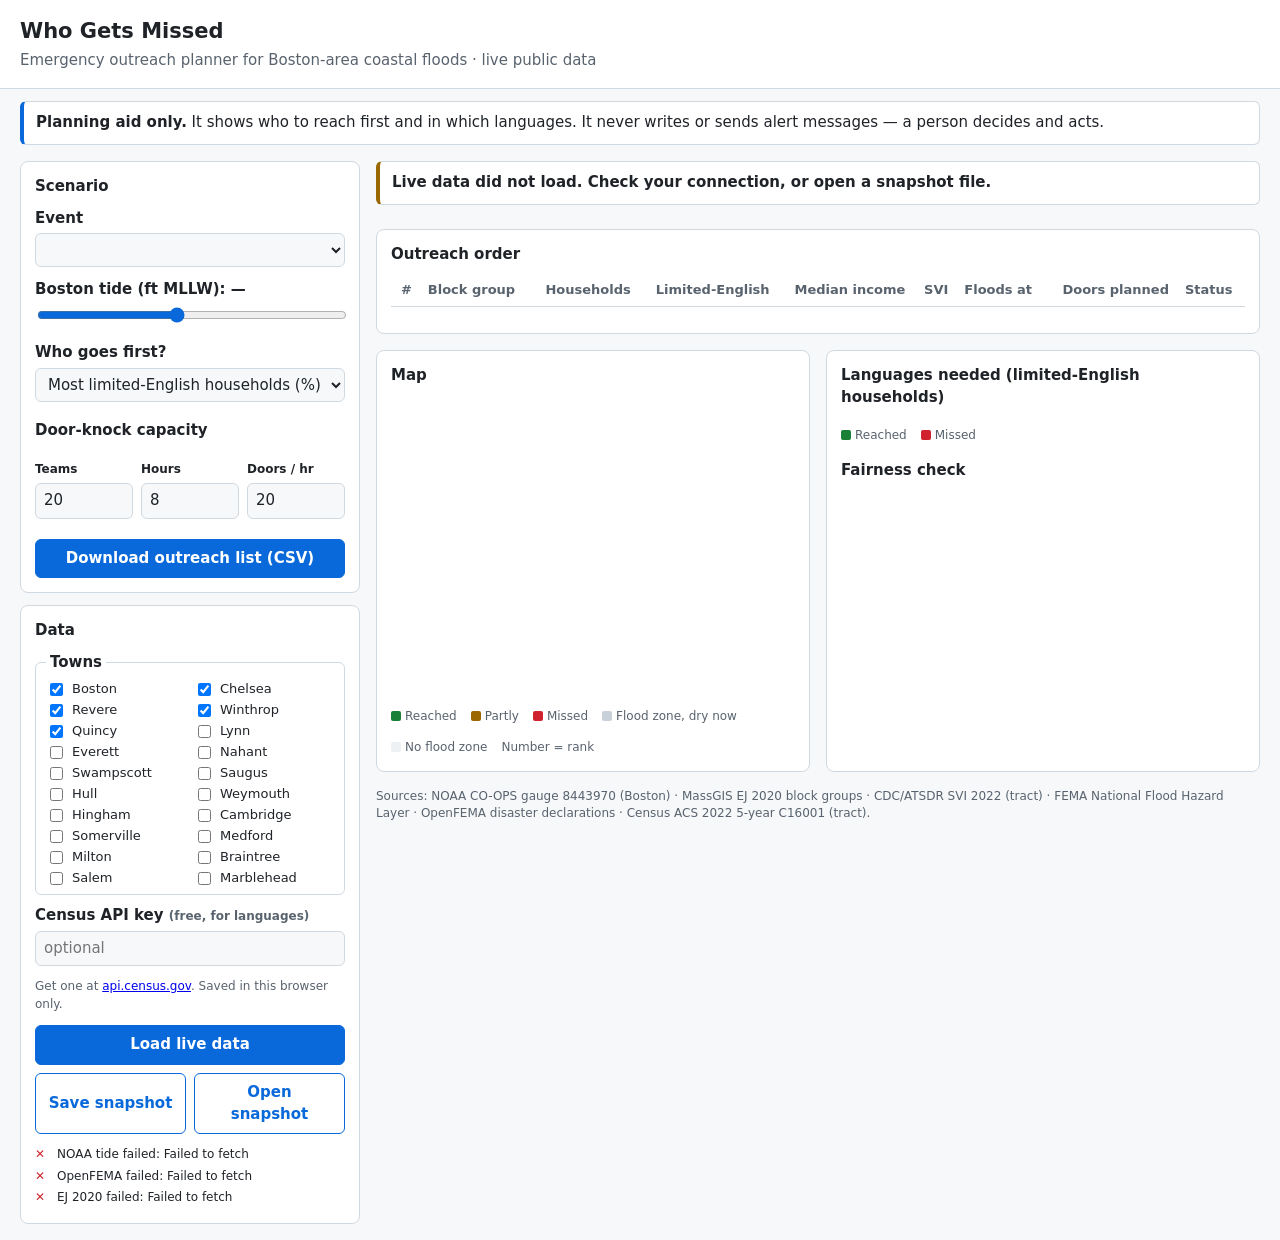
==== demo/index.html @ 30ae2d82 "Emergency Outreach demo: switch to live public data Loads NOAA Boston gauge (latest, 2-day predictio" ====
<!doctype html>
<html lang="en">
<head>
<meta charset="utf-8">
<meta name="viewport" content="width=device-width,initial-scale=1">
<title>Who Gets Missed — Emergency Outreach Planner</title>
<style>
:root{--bg:#f6f8fa;--card:#ffffff;--fg:#1f2328;--muted:#59636e;--line:#d1d9e0;--accent:#0969da;--ok:#1a7f37;--part:#9a6700;--miss:#cf222e;--water:#dbeafe;--land:#eef1f4;--zone:#c8d1da}
@media (prefers-color-scheme:dark){:root{--bg:#0d1117;--card:#161b22;--fg:#e6edf3;--muted:#9198a1;--line:#30363d;--accent:#4493f8;--ok:#3fb950;--part:#d29922;--miss:#f85149;--water:#102a43;--land:#21262d;--zone:#3d444d}}
*{box-sizing:border-box}
body{margin:0;font:15px/1.45 system-ui,-apple-system,"Segoe UI",Roboto,sans-serif;background:var(--bg);color:var(--fg)}
header{padding:16px 20px;border-bottom:1px solid var(--line);background:var(--card);color:var(--fg)}
h1{margin:0;font-size:21px}
h2{font-size:15px;margin:0 0 10px}
.sub{color:var(--muted);margin:4px 0 0}
.safety{margin:12px 20px 0;padding:10px 12px;border:1px solid var(--line);border-left:4px solid var(--accent);background:var(--card);color:var(--fg);border-radius:6px}
main{display:grid;grid-template-columns:340px 1fr;gap:16px;padding:16px 20px}
@media (max-width:900px){main{grid-template-columns:1fr}}
.card{background:var(--card);color:var(--fg);border:1px solid var(--line);border-radius:8px;padding:14px}
aside .card+.card{margin-top:12px}
label{display:block;font-weight:600;margin:10px 0 4px}
select,input[type=number],input[type=text]{width:100%;padding:6px 8px;border:1px solid var(--line);border-radius:6px;background:var(--bg);color:var(--fg);font:inherit}
input[type=range]{width:100%;accent-color:var(--accent)}
:focus-visible{outline:2px solid var(--accent);outline-offset:2px}
fieldset{border:1px solid var(--line);border-radius:6px;margin:10px 0 0;padding:6px 10px}
legend{font-weight:600;padding:0 4px}
.towns{display:grid;grid-template-columns:1fr 1fr;gap:2px 8px;font-size:13px}
.towns label{font-weight:400;margin:0;display:flex;gap:6px;align-items:center}
.row3{display:grid;grid-template-columns:repeat(3,1fr);gap:8px}
.row3 label{font-size:12px}
.stats{display:grid;grid-template-columns:repeat(4,1fr);gap:10px;margin-bottom:12px}
@media (max-width:640px){.stats{grid-template-columns:repeat(2,1fr)}}
.stat{background:var(--card);color:var(--fg);border:1px solid var(--line);border-radius:8px;padding:10px}
.stat b{display:block;font-size:22px;font-variant-numeric:tabular-nums}
.stat span{color:var(--muted);font-size:12px}
.stat.bad b{color:var(--miss)}
.alert{padding:10px 12px;border-radius:6px;font-weight:600;margin-bottom:12px;border:1px solid var(--line);background:var(--card);color:var(--fg)}
.alert.on{border-left:4px solid var(--miss)}
.alert.off{border-left:4px solid var(--ok)}
.alert.wait{border-left:4px solid var(--part)}
.tablewrap{overflow:auto;max-height:560px}
table{width:100%;border-collapse:collapse;font-size:13px}
th,td{padding:6px 8px;border-bottom:1px solid var(--line);text-align:left;vertical-align:top}
thead th{position:sticky;top:0;background:var(--card);color:var(--muted);font-weight:600}
td.num,th.num{text-align:right;font-variant-numeric:tabular-nums}
td.key{font-weight:700}
.geo{color:var(--muted);font-size:11px}
.st-full{color:var(--ok);font-weight:600}
.st-partial{color:var(--part);font-weight:600}
.st-missed{color:var(--miss);font-weight:600}
tr.cut td{border-top:2px dashed var(--miss)}
.bars{display:grid;grid-template-columns:150px 1fr 100px;gap:6px 8px;align-items:center;font-size:13px}
.bar{height:12px;border-radius:6px;background:var(--line);overflow:hidden;display:flex}
.bar i{display:block;height:100%}
.bar .r{background:var(--ok)}
.bar .m{background:var(--miss)}
.grid2{display:grid;grid-template-columns:1fr 1fr;gap:16px;margin-top:16px}
@media (max-width:1100px){.grid2{grid-template-columns:1fr}}
svg{width:100%;height:auto;display:block;border-radius:6px}
svg text{font-size:11px;font-family:inherit;font-weight:700;paint-order:stroke;stroke-width:3px}
button{padding:8px 12px;border-radius:6px;border:1px solid var(--accent);background:var(--accent);color:var(--card);font:inherit;font-weight:600;cursor:pointer;width:100%}
button.ghost{background:var(--card);color:var(--accent)}
button:disabled{opacity:.6;cursor:wait}
.btns{display:grid;grid-template-columns:1fr 1fr;gap:8px;margin-top:8px}
.muted{color:var(--muted);font-size:12px}
.status{list-style:none;margin:0;padding:0;font-size:12px}
.status li{display:grid;grid-template-columns:18px 1fr;gap:4px;padding:2px 0}
.status .ok{color:var(--ok)} .status .err{color:var(--miss)} .status .run{color:var(--part)}
.legend{display:flex;gap:14px;flex-wrap:wrap;font-size:12px;color:var(--muted);margin-top:8px}
.dot{display:inline-block;width:10px;height:10px;border-radius:2px;margin-right:4px;vertical-align:-1px}
.banner{margin:12px 20px 0;padding:8px 12px;border-radius:6px;border:1px solid var(--line);border-left:4px solid var(--part);background:var(--card);color:var(--fg);font-size:13px}
.visually-hidden{position:absolute;width:1px;height:1px;overflow:hidden;clip:rect(0 0 0 0);white-space:nowrap}
</style>
</head>
<body>
<header>
  <h1>Who Gets Missed</h1>
  <p class="sub">Emergency outreach planner for Boston-area coastal floods · live public data</p>
</header>
<p class="safety" role="note"><strong>Planning aid only.</strong> It shows who to reach first and in which languages. It never writes or sends alert messages — a person decides and acts.</p>
<p class="banner" id="banner" hidden></p>

<main>
  <aside>
    <div class="card">
      <h2>Scenario</h2>
      <label for="event">Event</label>
      <select id="event"></select>
      <p class="muted" id="eventNote"></p>

      <label for="tide">Boston tide (ft MLLW): <output id="tideOut" for="tide">—</output></label>
      <input id="tide" type="range" min="8" max="18" step="0.1" value="12.5">
      <p class="muted" id="stageNote"></p>

      <label for="rule">Who goes first?</label>
      <select id="rule">
        <option value="lep">Most limited-English households (%)</option>
        <option value="income">Lowest median income</option>
        <option value="svi">Highest CDC SVI</option>
        <option value="size">Biggest group first (baseline)</option>
      </select>

      <h2 style="margin-top:18px">Door-knock capacity</h2>
      <div class="row3">
        <div><label for="teams">Teams</label><input id="teams" type="number" min="0" max="500" value="20"></div>
        <div><label for="hours">Hours</label><input id="hours" type="number" min="0" max="72" value="8"></div>
        <div><label for="rate">Doors / hr</label><input id="rate" type="number" min="0" max="100" value="20"></div>
      </div>
      <p class="muted" id="capNote"></p>
      <button id="csv" type="button" style="margin-top:8px">Download outreach list (CSV)</button>
    </div>

    <div class="card">
      <h2>Data</h2>
      <fieldset>
        <legend>Towns</legend>
        <div class="towns" id="towns"></div>
      </fieldset>
      <label for="censusKey">Census API key <span class="muted">(free, for languages)</span></label>
      <input id="censusKey" type="text" autocomplete="off" spellcheck="false" placeholder="optional">
      <p class="muted">Get one at <a href="https://api.census.gov/data/key_signup.html" target="_blank" rel="noopener">api.census.gov</a>. Saved in this browser only.</p>
      <button id="load" type="button">Load live data</button>
      <div class="btns">
        <button id="saveSnap" type="button" class="ghost">Save snapshot</button>
        <button id="openSnap" type="button" class="ghost">Open snapshot</button>
      </div>
      <input id="snapFile" type="file" accept="application/json,.json" hidden>
      <ul class="status" id="status" aria-live="polite" style="margin-top:10px"></ul>
    </div>
  </aside>

  <section aria-label="Results">
    <div id="alert" class="alert wait" role="status" aria-live="polite">Loading live data…</div>
    <div class="stats" id="stats"></div>

    <div class="card">
      <h2>Outreach order</h2>
      <div class="tablewrap">
        <table id="tbl">
          <caption class="visually-hidden">Flood-exposed block groups in outreach order, with planned doors and status</caption>
          <thead><tr>
            <th scope="col" class="num">#</th><th scope="col">Block group</th>
            <th scope="col" class="num">Households</th><th scope="col" class="num">Limited-English</th>
            <th scope="col" class="num">Median income</th><th scope="col" class="num">SVI</th>
            <th scope="col">Floods at</th><th scope="col" class="num">Doors planned</th>
            <th scope="col">Status</th>
          </tr></thead>
          <tbody></tbody>
        </table>
      </div>
      <p class="muted" id="trace"></p>
    </div>

    <div class="grid2">
      <div class="card">
        <h2>Map</h2>
        <svg id="map" viewBox="0 0 600 450" role="img" aria-labelledby="mapDesc">
          <desc id="mapDesc">Map of block groups.</desc>
        </svg>
        <div class="legend">
          <span><i class="dot" style="background:var(--ok)"></i>Reached</span>
          <span><i class="dot" style="background:var(--part)"></i>Partly</span>
          <span><i class="dot" style="background:var(--miss)"></i>Missed</span>
          <span><i class="dot" style="background:var(--zone)"></i>Flood zone, dry now</span>
          <span><i class="dot" style="background:var(--land)"></i>No flood zone</span>
          <span>Number = rank</span>
        </div>
      </div>
      <div class="card">
        <h2>Languages needed (limited-English households)</h2>
        <div id="langs" class="bars"></div>
        <div class="legend"><span><i class="dot" style="background:var(--ok)"></i>Reached</span><span><i class="dot" style="background:var(--miss)"></i>Missed</span></div>
        <p class="muted" id="langNote"></p>
        <h2 style="margin-top:16px">Fairness check</h2>
        <p id="fair" style="margin:0"></p>
      </div>
    </div>
    <p class="muted" style="margin-top:16px">Sources: NOAA CO-OPS gauge 8443970 (Boston) · MassGIS EJ 2020 block groups · CDC/ATSDR SVI 2022 (tract) · FEMA National Flood Hazard Layer · OpenFEMA disaster declarations · Census ACS 2022 5-year C16001 (tract).</p>
  </section>
</main>

<!-- Core: planning logic + live data adapters. No DOM here, so it runs headless in Node. -->
<script id="core">
var EMO = (function () {
  'use strict';

  var NOAA = 'https://api.tidesandcurrents.noaa.gov';
  var STATION = '8443970';
  var EJ_URL = 'https://arcgisserver.digital.mass.gov/arcgisserver/rest/services/AGOL/EJ2020/FeatureServer/0/query';
  var SVI_URL = 'https://onemap.cdc.gov/OneMapServices/rest/services/SVI/CDC_ATSDR_Social_Vulnerability_Index_2022_USA/FeatureServer/2/query';
  var NFHL_URL = 'https://hazards.fema.gov/arcgis/rest/services/public/NFHL/MapServer/28/query';
  var FEMA_URL = 'https://www.fema.gov/api/open/v2/DisasterDeclarationsSummaries';
  var CENSUS_URL = 'https://api.census.gov/data/2022/acs/acs5';
  var APP = 'whogetsmissed';

  var TOWNS_ALL = ['Boston', 'Chelsea', 'Revere', 'Winthrop', 'Quincy', 'Lynn', 'Everett', 'Nahant',
                   'Swampscott', 'Saugus', 'Hull', 'Weymouth', 'Hingham', 'Cambridge', 'Somerville',
                   'Medford', 'Milton', 'Braintree', 'Salem', 'Marblehead'];
  var TOWNS_DEFAULT = ['Boston', 'Chelsea', 'Revere', 'Winthrop', 'Quincy'];

  // Planner-owned exposure rule: which FEMA zones count as flooding at each stage.
  // VE = coastal high-hazard (wave) zone, A = 1%/yr flood zone, X02 = 0.2%/yr flood zone.
  var TIERS = { Minor: ['VE'], Moderate: ['VE', 'A'], Major: ['VE', 'A', 'X02'] };
  var TIER_TEXT = 'Minor → VE wave zones · Moderate → + A zones (1%/yr) · Major → + 0.2%/yr zones';

  // ACS C16001: persons who speak English less than "very well", by language group.
  var LANGS = [['005', 'Spanish'], ['008', 'Haitian Creole / French'], ['011', 'German'],
               ['014', 'Russian / Slavic'], ['017', 'Other Indo-European (incl. Portuguese)'],
               ['020', 'Korean'], ['023', 'Chinese'], ['026', 'Vietnamese'], ['029', 'Tagalog'],
               ['032', 'Other Asian / Pacific'], ['035', 'Arabic'], ['038', 'Other']];
  var UNKNOWN_LANG = 'Language not loaded';

  // ---------- pure planning logic ----------

  function money(n) { return n == null ? '—' : '$' + Math.round(n).toLocaleString('en-US'); }
  function num(v) { v = Number(v); return isFinite(v) && v > 0 ? v : 0; }
  function r2(v) { return Math.round(v * 100) / 100; }

  function stageFor(tide, stages) {
    for (var i = 0; i < stages.length; i++) if (tide >= stages[i].ft) return stages[i].name;
    return null;
  }

  // Lowest stage at which this block group counts as flooded, or null if never.
  function floodsAt(zones, stages) {
    if (!zones || !zones.length) return null;
    var asc = stages.slice().sort(function (a, b) { return a.ft - b.ft; });
    for (var i = 0; i < asc.length; i++) {
      var tier = TIERS[asc[i].name] || [];
      for (var j = 0; j < zones.length; j++) if (tier.indexOf(zones[j]) >= 0) return asc[i];
    }
    return null;
  }

  function zoneCodes(features) {
    var s = {};
    (features || []).forEach(function (f) {
      var a = f.attributes || {};
      var z = String(a.FLD_ZONE || '').toUpperCase();
      var sub = String(a.ZONE_SUBTY || '');
      if (z.charAt(0) === 'V') s.VE = 1;
      else if (z.charAt(0) === 'A') s.A = 1;
      else if (z === 'X' && sub.indexOf('0.2') >= 0) s.X02 = 1;
    });
    return Object.keys(s).sort();
  }

  // Each rule is ONE plain sort on ONE real column. Missing values go last. No combined score.
  var RULES = {
    lep:    { label: 'LIMENGHHPCT, highest first', col: 3, key: function (r) { return r.LIMENGHHPCT == null ? null : -r.LIMENGHHPCT; } },
    income: { label: 'BG_MHHI, lowest first',      col: 4, key: function (r) { return r.BG_MHHI; } },
    svi:    { label: 'CDC SVI, highest first',     col: 5, key: function (r) { return r.SVI == null ? null : -r.SVI; } },
    size:   { label: 'household count, biggest first (baseline)', col: 2, key: function (r) { return -r.hh; } }
  };

  function comparator(rule) {
    return function (a, b) {
      var x = rule.key(a), y = rule.key(b);
      var xm = x == null || isNaN(x), ym = y == null || isNaN(y);
      if (xm !== ym) return xm ? 1 : -1;
      if (!xm && x !== y) return x < y ? -1 : 1;
      return a.id < b.id ? -1 : (a.id > b.id ? 1 : 0);
    };
  }

  function plan(rows, o) {
    var ruleId = RULES[o.rule] ? o.rule : 'lep';
    var rule = RULES[ruleId];
    var tide = Number(o.tide);
    var stages = o.stages || [];
    var capacity = Math.floor(num(o.teams) * num(o.hours) * num(o.rate));

    var flooded = [], dry = 0, unknown = 0;
    rows.forEach(function (r) {
      if (!r.zones) { unknown++; return; }
      var st = floodsAt(r.zones, stages);
      if (st && st.ft <= tide) flooded.push({ row: r, at: st });
      else dry++;
    });
    flooded.sort(function (a, b) { return comparator(rule)(a.row, b.row); });

    var left = capacity;
    var items = flooded.map(function (f, i) {
      var r = f.row, doors = Math.min(r.hh, left);
      left -= doors;
      var frac = r.hh ? doors / r.hh : 1;
      return { rank: i + 1, row: r, floodsAt: f.at, doors: doors, frac: frac,
               status: frac >= 1 ? 'full' : (frac > 0 ? 'partial' : 'missed') };
    });

    var t = { groups: items.length, hh: 0, reached: 0, lep: 0, lepReached: 0, capacity: capacity, dry: dry, unknown: unknown };
    var byLang = {};
    function addLang(k, n, frac) {
      if (!byLang[k]) byLang[k] = { lang: k, reached: 0, missed: 0 };
      byLang[k].reached += n * frac;
      byLang[k].missed += n * (1 - frac);
    }
    items.forEach(function (p) {
      var r = p.row, l = r.lepHH || 0;
      t.hh += r.hh; t.reached += p.doors; t.lep += l; t.lepReached += l * p.frac;
      if (!l) return;
      if (r.langs) Object.keys(r.langs).forEach(function (k) { addLang(k, l * r.langs[k], p.frac); });
      else addLang(UNKNOWN_LANG, l, p.frac);
    });
    t.lepReached = Math.round(t.lepReached);
    t.missed = t.hh - t.reached;
    t.lepMissed = t.lep - t.lepReached;

    var langs = Object.keys(byLang).map(function (k) {
      var v = byLang[k];
      return { lang: k, reached: Math.round(v.reached), missed: Math.round(v.missed) };
    }).filter(function (l) { return l.reached + l.missed > 0; }).sort(function (a, b) {
      var la = a.lang === 'Other' || a.lang === UNKNOWN_LANG, lb = b.lang === 'Other' || b.lang === UNKNOWN_LANG;
      if (la !== lb) return la ? 1 : -1;
      return (b.reached + b.missed) - (a.reached + a.missed);
    });

    return { tide: tide, stage: stageFor(tide, stages), rule: ruleId, items: items, totals: t, langs: langs };
  }

  function toCSV(p) {
    var head = ['rank', 'geoid', 'town', 'block_group', 'households', 'limited_english_households', 'LIMENGHHPCT',
                'BG_MHHI', 'PCT_MINORITY', 'SVI', 'flood_zones', 'floods_at_stage', 'doors_planned', 'status', 'top_languages'];
    function esc(v) { v = v == null ? '' : String(v); return /[",\n]/.test(v) ? '"' + v.replace(/"/g, '""') + '"' : v; }
    var lines = [head.join(',')];
    p.items.forEach(function (it) {
      var r = it.row;
      var langs = r.langs ? Object.keys(r.langs).sort(function (a, b) { return r.langs[b] - r.langs[a]; })
        .filter(function (k) { return r.langs[k] >= 0.1; }).join('; ') : '';
      lines.push([it.rank, r.geoid, r.town, r.name, r.hh, r.lepHH, r.LIMENGHHPCT == null ? '' : r2(r.LIMENGHHPCT),
                  r.BG_MHHI, r.PCT_MINORITY == null ? '' : r2(r.PCT_MINORITY), r.SVI, (r.zones || []).join(' '),
                  it.floodsAt.name + ' ' + it.floodsAt.ft, it.doors, it.status, langs].map(esc).join(','));
    });
    return lines.join('\n') + '\n';
  }

  // ---------- live data adapters ----------

  function qs(o) {
    return Object.keys(o).map(function (k) { return encodeURIComponent(k) + '=' + encodeURIComponent(o[k]); }).join('&');
  }

  function getJSON(url, opt) {
    opt = opt || {};
    function once() {
      var ctl = typeof AbortController !== 'undefined' ? new AbortController() : null;
      var timer = setTimeout(function () { if (ctl) ctl.abort(); }, opt.timeout || 45000);
      // Form-encoded POST stays a "simple" CORS request (no preflight).
      return fetch(url, {
        method: opt.body ? 'POST' : 'GET', body: opt.body,
        headers: opt.body ? { 'Content-Type': 'application/x-www-form-urlencoded' } : undefined,
        signal: ctl ? ctl.signal : undefined
      }).then(function (r) {
        if (!r.ok) throw new Error('HTTP ' + r.status);
        return r.text();
      }).then(function (txt) {
        var j;
        try { j = JSON.parse(txt); } catch (e) { throw new Error(/key/i.test(txt) ? 'invalid or missing API key' : 'bad response'); }
        if (j && j.error) throw new Error(j.error.message || 'service error');
        return j;
      }).then(function (j) { clearTimeout(timer); return j; }, function (e) { clearTimeout(timer); throw e; });
    }
    function attempt(n) {
      return once().catch(function (e) {
        if (n <= 1) throw e;
        return new Promise(function (res) { setTimeout(res, 1000); }).then(function () { return attempt(n - 1); });
      });
    }
    return attempt(opt.tries || 2);
  }

  function ymd(d) {
    return d.getFullYear() + String(d.getMonth() + 1).padStart(2, '0') + String(d.getDate()).padStart(2, '0');
  }

  function loadTide() {
    var base = NOAA + '/api/prod/datagetter?';
    var common = { station: STATION, datum: 'MLLW', units: 'english', time_zone: 'lst_ldt', format: 'json', application: APP };
    var now = new Date(), later = new Date(now.getTime() + 2 * 86400000);
    function x(extra) { var o = {}, k; for (k in common) o[k] = common[k]; for (k in extra) o[k] = extra[k]; return base + qs(o); }
    return Promise.all([
      getJSON(x({ product: 'water_level', date: 'latest' })),
      getJSON(x({ product: 'predictions', interval: 'hilo', begin_date: ymd(now), end_date: ymd(later) })),
      getJSON(NOAA + '/mdapi/prod/webapi/stations/' + STATION + '/floodlevels.json?units=english'),
      getJSON(NOAA + '/mdapi/prod/webapi/stations/' + STATION + '/datums.json?units=english')
    ]).then(function (res) {
      var latest = res[0].data && res[0].data[0];
      if (!latest) throw new Error('no latest reading');
      var mllw = (res[3].datums || []).filter(function (d) { return d.name === 'MLLW'; })[0];
      if (!mllw) throw new Error('no MLLW datum');
      var fl = res[2];
      // Flood levels are on the station datum; convert to MLLW like the gauge readings.
      function lvl(k) { var v = fl['nws_' + k] != null ? fl['nws_' + k] : fl['nos_' + k]; return v == null ? null : r2(v - mllw.value); }
      var stages = [{ name: 'Major', ft: lvl('major') }, { name: 'Moderate', ft: lvl('moderate') }, { name: 'Minor', ft: lvl('minor') }]
        .filter(function (s) { return s.ft != null; });
      var highs = (res[1].predictions || []).filter(function (p) { return p.type === 'H' && p.t > latest.t; })
        .map(function (p) { return { t: p.t, v: Number(p.v) }; });
      var nextHigh = highs.reduce(function (m, h) { return !m || h.v > m.v ? h : m; }, null);
      return { latest: { t: latest.t, v: Number(latest.v) }, nextHigh: nextHigh, stages: stages,
               source: fl.nws_minor != null ? 'NWS' : 'NOS' };
    });
  }

  function loadEvents() {
    var types = ['Hurricane', 'Severe Storm', 'Snowstorm', 'Coastal Storm', 'Flood', 'Tropical Storm', 'Winter Storm'];
    var filter = "state eq 'MA' and (" + types.map(function (t) { return "incidentType eq '" + t + "'"; }).join(' or ') + ')';
    var url = FEMA_URL + '?' + qs({ '$filter': filter, '$orderby': 'declarationDate desc', '$top': '1000',
      '$select': 'disasterNumber,declarationTitle,incidentType,incidentBeginDate,incidentEndDate,declarationDate' });
    return getJSON(url).then(function (j) {
      var seen = {}, out = [];
      (j.DisasterDeclarationsSummaries || []).forEach(function (d) {
        if (seen[d.disasterNumber] || !d.incidentBeginDate || d.incidentBeginDate < '1996') return;
        seen[d.disasterNumber] = 1;
        out.push({ id: String(d.disasterNumber), title: d.declarationTitle, type: d.incidentType,
                   begin: d.incidentBeginDate.slice(0, 10), end: (d.incidentEndDate || d.incidentBeginDate).slice(0, 10) });
      });
      return out.slice(0, 20);
    });
  }

  // Highest verified high tide at the Boston gauge during an incident window.
  function eventPeak(ev) {
    var b = new Date(ev.begin + 'T12:00:00'), e = new Date(ev.end + 'T12:00:00');
    b = new Date(b.getTime() - 86400000);
    e = new Date(Math.min(e.getTime() + 86400000, b.getTime() + 30 * 86400000));
    var url = NOAA + '/api/prod/datagetter?' + qs({ station: STATION, product: 'high_low', datum: 'MLLW', units: 'english',
      time_zone: 'lst_ldt', format: 'json', application: APP, begin_date: ymd(b), end_date: ymd(e) });
    return getJSON(url).then(function (j) {
      return (j.data || []).reduce(function (m, d) {
        var v = Number(d.v);
        return isFinite(v) && (!m || v > m.v) ? { t: d.t, v: v } : m;
      }, null);
    });
  }

  function shortName(s) {
    var m = /Block Group (\d+), Census Tract ([\d.]+)/.exec(s || '');
    return m ? 'Tract ' + m[2] + ' · BG ' + m[1] : (s || '');
  }

  function loadEJ(towns) {
    var list = towns.filter(function (t) { return TOWNS_ALL.indexOf(t) >= 0; });
    if (!list.length) return Promise.resolve([]);
    var where = 'MUNICIPALITY IN (' + list.map(function (t) { return "'" + t.replace(/'/g, "''") + "'"; }).join(',') + ')';
    var rows = [];
    function page(offset) {
      var body = qs({ where: where, outFields: 'GEOID,GEOGRAPHICAREANAME,MUNICIPALITY,TOTAL_POP,TOTALHH,LIMENGHH,LIMENGHHPCT,BG_MHHI,PCT_MINORITY,EJ_CRIT_DESC',
        outSR: '4326', maxAllowableOffset: '0.0002', geometryPrecision: '5', orderByFields: 'OBJECTID',
        resultOffset: String(offset), resultRecordCount: '1000', f: 'json' });
      return getJSON(EJ_URL, { body: body }).then(function (j) {
        (j.features || []).forEach(function (f) {
          var a = f.attributes;
          rows.push({ id: a.GEOID + '|' + a.MUNICIPALITY, geoid: a.GEOID, town: a.MUNICIPALITY, name: shortName(a.GEOGRAPHICAREANAME),
            pop: a.TOTAL_POP || 0, hh: Math.round(a.TOTALHH || 0), lepHH: a.LIMENGHH || 0,
            LIMENGHHPCT: a.LIMENGHHPCT == null ? null : a.LIMENGHHPCT, BG_MHHI: a.BG_MHHI > 0 ? a.BG_MHHI : null,
            PCT_MINORITY: a.PCT_MINORITY == null ? null : a.PCT_MINORITY, EJ: a.EJ_CRIT_DESC || '',
            rings: f.geometry && f.geometry.rings ? f.geometry.rings : null, SVI: null, zones: null, langs: null });
        });
        if (j.exceededTransferLimit || (j.features || []).length === 1000) return page(offset + 1000);
        return rows;
      });
    }
    return page(0);
  }

  function loadSVI(rows) {
    var tracts = {}, list;
    rows.forEach(function (r) { tracts[r.geoid.slice(0, 11)] = 1; });
    list = Object.keys(tracts);
    var chunks = [];
    for (var i = 0; i < list.length; i += 80) chunks.push(list.slice(i, i + 80));
    var svi = {};
    return Promise.all(chunks.map(function (c) {
      var body = qs({ where: "FIPS IN ('" + c.join("','") + "')", outFields: 'FIPS,RPL_THEMES', returnGeometry: 'false', f: 'json' });
      return getJSON(SVI_URL, { body: body }).then(function (j) {
        (j.features || []).forEach(function (f) {
          var v = f.attributes.RPL_THEMES;
          svi[f.attributes.FIPS] = v == null || v < 0 ? null : v;
        });
      });
    })).then(function () {
      var n = 0;
      rows.forEach(function (r) { var v = svi[r.geoid.slice(0, 11)]; r.SVI = v == null ? null : v; if (v != null) n++; });
      return n;
    });
  }

  // FEMA flood zones touching each block group. cache: { id: [codes] }, reused across loads.
  function loadZones(rows, cache, onProgress) {
    var todo = rows.filter(function (r) {
      if (cache[r.id]) { r.zones = cache[r.id]; return false; }
      return !!r.rings;
    });
    var done = rows.length - todo.length, failed = 0, idx = 0;
    if (onProgress) onProgress(done, rows.length, failed);
    function worker() {
      if (idx >= todo.length) return Promise.resolve();
      var r = todo[idx++];
      var body = qs({ geometry: JSON.stringify({ rings: r.rings, spatialReference: { wkid: 4326 } }),
        geometryType: 'esriGeometryPolygon', inSR: '4326', spatialRel: 'esriSpatialRelIntersects',
        where: '1=1', outFields: 'FLD_ZONE,ZONE_SUBTY', returnGeometry: 'false', f: 'json' });
      return getJSON(NFHL_URL, { body: body, timeout: 30000 }).then(function (j) {
        r.zones = zoneCodes(j.features);
        cache[r.id] = r.zones;
      }, function () { failed++; }).then(function () {
        done++;
        if (onProgress) onProgress(done, rows.length, failed);
        return worker();
      });
    }
    var pool = [];
    for (var i = 0; i < 6; i++) pool.push(worker());
    return Promise.all(pool).then(function () { return { done: done, failed: failed }; });
  }

  function loadLanguages(rows, key) {
    var vars = LANGS.map(function (l) { return 'C16001_' + l[0] + 'E'; });
    var url = CENSUS_URL + '?get=' + vars.join(',') + '&for=tract:*&in=state:25%20county:*&key=' + encodeURIComponent(key);
    return getJSON(url, { tries: 1 }).then(function (j) {
      var head = j[0], shares = {};
      var iS = head.indexOf('state'), iC = head.indexOf('county'), iT = head.indexOf('tract');
      j.slice(1).forEach(function (row) {
        var vals = vars.map(function (v) { return Math.max(0, Number(row[head.indexOf(v)]) || 0); });
        var sum = vals.reduce(function (a, b) { return a + b; }, 0);
        if (!sum) return;
        var s = {};
        vals.forEach(function (v, i) { if (v) s[LANGS[i][1]] = v / sum; });
        shares[row[iS] + row[iC] + row[iT]] = s;
      });
      var n = 0;
      rows.forEach(function (r) { r.langs = shares[r.geoid.slice(0, 11)] || null; if (r.langs) n++; });
      return n;
    });
  }

  return { TOWNS_ALL: TOWNS_ALL, TOWNS_DEFAULT: TOWNS_DEFAULT, TIERS: TIERS, TIER_TEXT: TIER_TEXT, RULES: RULES,
           UNKNOWN_LANG: UNKNOWN_LANG, plan: plan, stageFor: stageFor, floodsAt: floodsAt, zoneCodes: zoneCodes,
           toCSV: toCSV, money: money, loadTide: loadTide, loadEvents: loadEvents, eventPeak: eventPeak,
           loadEJ: loadEJ, loadSVI: loadSVI, loadZones: loadZones, loadLanguages: loadLanguages };
})();
if (typeof module !== 'undefined' && module.exports) module.exports = EMO;
</script>

<!-- UI -->
<script>
(function () {
  'use strict';
  var $ = function (id) { return document.getElementById(id); };
  var NS = 'http://www.w3.org/2000/svg';
  var fmt = function (n) { return Math.round(n).toLocaleString('en-US'); };
  var STATUS = { full: '✓ Reached', partial: '◐ Partly', missed: '✕ Missed' };
  var COLOR = { full: 'var(--ok)', partial: 'var(--part)', missed: 'var(--miss)' };
  var LS = { zones: 'emo.zones.v1', snap: 'emo.snapshot.v1', key: 'emo.censusKey', towns: 'emo.towns' };

  var DATA = null;        // { loadedAt, towns, tide, events, rows, notes }
  var VIEW = { paths: {}, labels: null };

  function store(k, v) { try { localStorage.setItem(k, JSON.stringify(v)); return true; } catch (e) { return false; } }
  function recall(k) { try { var v = localStorage.getItem(k); return v ? JSON.parse(v) : null; } catch (e) { return null; } }

  function el(tag, attrs, text) {
    var n = document.createElement(tag);
    if (attrs) Object.keys(attrs).forEach(function (k) { n.setAttribute(k, attrs[k]); });
    if (text != null) n.textContent = text;
    return n;
  }
  function svg(tag, attrs, text) {
    var n = document.createElementNS(NS, tag);
    Object.keys(attrs).forEach(function (k) { n.setAttribute(k, attrs[k]); });
    if (text != null) n.textContent = text;
    return n;
  }

  // ---------- setup ----------
  var savedTowns = recall(LS.towns) || EMO.TOWNS_DEFAULT;
  EMO.TOWNS_ALL.forEach(function (t) {
    var l = el('label'), c = el('input', { type: 'checkbox', value: t });
    c.checked = savedTowns.indexOf(t) >= 0;
    l.appendChild(c); l.appendChild(document.createTextNode(t));
    $('towns').appendChild(l);
  });
  $('censusKey').value = recall(LS.key) || '';

  function selectedTowns() {
    return Array.prototype.slice.call($('towns').querySelectorAll('input:checked')).map(function (c) { return c.value; });
  }

  // ---------- status list ----------
  var statusRows = {};
  function setStatus(id, state, text) {
    var li = statusRows[id];
    if (!li) { li = statusRows[id] = el('li'); $('status').appendChild(li); }
    li.textContent = '';
    li.appendChild(el('span', { 'class': state }, state === 'ok' ? '✓' : state === 'err' ? '✕' : '…'));
    li.appendChild(el('span', null, text));
  }
  function clearStatus() { $('status').textContent = ''; statusRows = {}; }

  // ---------- loading ----------
  function loadLive() {
    var towns = selectedTowns();
    if (!towns.length) { setStatus('ej', 'err', 'Pick at least one town.'); return Promise.resolve(); }
    store(LS.towns, towns);
    var key = $('censusKey').value.trim();
    if (key) store(LS.key, key); else { try { localStorage.removeItem(LS.key); } catch (e) {} }

    $('load').disabled = true;
    clearStatus();
    $('alert').className = 'alert wait';
    $('alert').textContent = 'Loading live data…';
    var data = { loadedAt: new Date().toISOString(), towns: towns, tide: null, events: [], rows: [], notes: {} };
    var zoneCache = recall(LS.zones) || {};

    setStatus('tide', 'run', 'NOAA tide gauge…');
    setStatus('ev', 'run', 'OpenFEMA past disasters…');
    setStatus('ej', 'run', 'MassGIS EJ 2020 block groups…');

    var tideP = EMO.loadTide().then(function (t) {
      data.tide = t;
      setStatus('tide', 'ok', 'NOAA tide: ' + t.latest.v.toFixed(2) + ' ft at ' + t.latest.t + ' (' + t.source + ' flood stages)');
    }, function (e) { setStatus('tide', 'err', 'NOAA tide failed: ' + e.message); throw e; });

    var evP = EMO.loadEvents().then(function (ev) {
      data.events = ev;
      setStatus('ev', 'ok', 'OpenFEMA: ' + ev.length + ' past MA storm declarations');
    }, function (e) { setStatus('ev', 'err', 'OpenFEMA failed: ' + e.message); });

    var rowsP = EMO.loadEJ(towns).then(function (rows) {
      data.rows = rows;
      setStatus('ej', 'ok', 'EJ 2020: ' + rows.length + ' block groups in ' + towns.length + ' town' + (towns.length > 1 ? 's' : ''));
      setStatus('svi', 'run', 'CDC SVI…');
      setStatus('zones', 'run', 'FEMA flood zones…');
      if (key) setStatus('lang', 'run', 'Census languages…');
      else setStatus('lang', 'err', 'Languages: add a Census key to load');

      var sviP = EMO.loadSVI(rows).then(function (n) { setStatus('svi', 'ok', 'CDC SVI: ' + n + ' of ' + rows.length + ' matched'); },
        function (e) { setStatus('svi', 'err', 'CDC SVI failed: ' + e.message); });
      var zoneP = EMO.loadZones(rows, zoneCache, function (d, total, failed) {
        setStatus('zones', d < total ? 'run' : (failed ? 'err' : 'ok'),
          'FEMA flood zones: ' + d + ' / ' + total + (failed ? ' (' + failed + ' failed)' : ''));
      }).then(function (r) { store(LS.zones, zoneCache); data.notes.zoneFailed = r.failed; });
      var langP = key ? EMO.loadLanguages(rows, key).then(function (n) { setStatus('lang', 'ok', 'Census languages: ' + n + ' block groups'); },
        function (e) { setStatus('lang', 'err', 'Census failed: ' + e.message); }) : Promise.resolve();
      return Promise.all([sviP, zoneP, langP]);
    }, function (e) { setStatus('ej', 'err', 'EJ 2020 failed: ' + e.message); throw e; });

    return Promise.all([tideP, evP, rowsP]).then(function () {
      useData(data, false);
      if (!store(LS.snap, data)) setStatus('save', 'err', 'Too big to auto-save. Use "Save snapshot".');
    }, function () {
      var snap = recall(LS.snap);
      if (snap && snap.rows && snap.tide) {
        useData(snap, true);
      } else {
        $('alert').className = 'alert wait';
        $('alert').textContent = 'Live data did not load. Check your connection, or open a snapshot file.';
      }
    }).then(function () { $('load').disabled = false; });
  }

  function useData(data, fromSnapshot) {
    DATA = data;
    VIEW = { paths: {}, labels: null };
    var b = $('banner');
    if (fromSnapshot) {
      b.hidden = false;
      b.textContent = 'Showing saved data from ' + new Date(data.loadedAt).toLocaleString() + '. Live loading failed or a snapshot was opened.';
    } else b.hidden = true;
    buildEvents();
    buildMap();
    $('event').value = 'now';
    applyEvent();
  }

  // ---------- scenario ----------
  function buildEvents() {
    var s = $('event'), t = DATA.tide;
    s.textContent = '';
    s.appendChild(el('option', { value: 'now' }, 'Now — latest reading (' + t.latest.v.toFixed(1) + ' ft)'));
    if (t.nextHigh) s.appendChild(el('option', { value: 'next' }, 'Highest predicted tide, next 2 days (' + t.nextHigh.v.toFixed(1) + ' ft)'));
    var g = el('optgroup', { label: 'Replay a past MA disaster (OpenFEMA)' });
    DATA.events.forEach(function (ev) {
      g.appendChild(el('option', { value: 'ev:' + ev.id }, ev.begin.slice(0, 4) + ' · ' + titleCase(ev.title) + ' (DR-' + ev.id + ')'));
    });
    if (DATA.events.length) s.appendChild(g);
    s.appendChild(el('option', { value: 'custom' }, 'What-if (use the slider)'));
    var st = t.stages, txt = st.slice().reverse().map(function (x) { return x.name.toLowerCase() + ' ' + x.ft.toFixed(1); }).join(' · ');
    $('stageNote').textContent = 'Flood stages (' + t.source + ', Boston): ' + txt + ' ft.';
  }

  function titleCase(s) { return String(s || '').toLowerCase().replace(/\b[a-z]/g, function (c) { return c.toUpperCase(); }); }

  var peakSeq = 0;
  function applyEvent() {
    var v = $('event').value, t = DATA.tide, note = $('eventNote');
    if (v === 'now') { $('tide').value = t.latest.v; note.textContent = 'Observed ' + t.latest.t + ' (local), NOAA gauge 8443970.'; }
    else if (v === 'next') { $('tide').value = t.nextHigh.v; note.textContent = 'Predicted for ' + t.nextHigh.t + '. Astronomical tide only — storm surge not included.'; }
    else if (v.indexOf('ev:') === 0) {
      var ev = DATA.events.filter(function (e) { return 'ev:' + e.id === v; })[0];
      if (!ev) return;
      if (ev.peak) { $('tide').value = ev.peak.v; note.textContent = peakText(ev); }
      else {
        var mine = ++peakSeq;
        note.textContent = 'Looking up the peak tide for ' + ev.begin + '…';
        EMO.eventPeak(ev).then(function (p) {
          if (mine !== peakSeq) return;
          if (!p) { note.textContent = 'No gauge data for this event.'; return; }
          ev.peak = p; $('tide').value = p.v; note.textContent = peakText(ev); render();
        }, function (e) { if (mine === peakSeq) note.textContent = 'Peak lookup failed: ' + e.message; });
      }
    } else note.textContent = 'Move the slider to test any tide.';
    render();
  }
  function peakText(ev) {
    return 'Peak verified high tide ' + ev.peak.v.toFixed(2) + ' ft on ' + ev.peak.t + ' · ' + ev.type + ', ' + ev.begin + ' to ' + ev.end + '.';
  }

  function opts() {
    return { tide: $('tide').value, rule: $('rule').value, stages: DATA ? DATA.tide.stages : [],
             teams: $('teams').value, hours: $('hours').value, rate: $('rate').value };
  }

  // ---------- render ----------
  function render() {
    if (!DATA) return null;
    var p = EMO.plan(DATA.rows, opts());
    $('tideOut').textContent = p.tide.toFixed(1);
    renderAlert(p); renderStats(p); renderTable(p); renderMap(p); renderLangs(p); renderFair(p);
    return p;
  }

  function renderAlert(p) {
    var a = $('alert');
    if (p.stage) {
      a.className = 'alert on';
      a.textContent = 'Coastal flood: ' + p.stage.toUpperCase() + ' stage — tide ' + p.tide.toFixed(1) + ' ft. ' +
        fmt(p.items.length) + ' block group' + (p.items.length === 1 ? '' : 's') + ' exposed.';
    } else {
      var minor = DATA.tide.stages[DATA.tide.stages.length - 1];
      a.className = 'alert off';
      a.textContent = 'No flooding expected — tide ' + p.tide.toFixed(1) + ' ft is below minor flood stage' +
        (minor ? ' (' + minor.ft.toFixed(1) + ' ft).' : '.');
    }
  }

  function renderStats(p) {
    var t = p.totals, box = $('stats');
    box.textContent = '';
    [[fmt(t.hh), 'households to reach', false], [fmt(t.reached), 'reached in time', false],
     [fmt(t.missed), 'households missed', t.missed > 0], [fmt(t.lepMissed), 'limited-English missed', t.lepMissed > 0]
    ].forEach(function (s) {
      var d = el('div', { 'class': 'stat' + (s[2] ? ' bad' : '') });
      d.appendChild(el('b', null, s[0])); d.appendChild(el('span', null, s[1]));
      box.appendChild(d);
    });
  }

  function renderTable(p) {
    var tb = $('tbl').querySelector('tbody');
    tb.textContent = '';
    var keyCol = EMO.RULES[p.rule].col, cutDone = false;
    if (!p.items.length) {
      var tr0 = el('tr'); tr0.appendChild(el('td', { colspan: '9' }, 'No block group is exposed at this tide.')); tb.appendChild(tr0);
    }
    p.items.forEach(function (it) {
      var r = it.row, tr = el('tr');
      if (!cutDone && it.status !== 'full' && it.rank > 1) tr.className = 'cut';
      if (it.status !== 'full') cutDone = true;
      var name = el('td');
      name.appendChild(document.createTextNode(r.town + ' — ' + r.name));
      name.appendChild(el('br'));
      name.appendChild(el('span', { 'class': 'geo' }, 'GEOID ' + r.geoid + (r.EJ ? ' · EJ: ' + r.EJ : '')));
      var cells = [
        el('td', { 'class': 'num' }, String(it.rank)), name,
        el('td', { 'class': 'num' }, fmt(r.hh)),
        el('td', { 'class': 'num' }, r.LIMENGHHPCT == null ? '—' : r.LIMENGHHPCT.toFixed(1) + '% (' + fmt(r.lepHH) + ')'),
        el('td', { 'class': 'num' }, EMO.money(r.BG_MHHI)),
        el('td', { 'class': 'num' }, r.SVI == null ? '—' : r.SVI.toFixed(2)),
        el('td', null, it.floodsAt.name + ' (' + it.floodsAt.ft.toFixed(1) + ' ft) · ' + r.zones.join(', ')),
        el('td', { 'class': 'num' }, fmt(it.doors)),
        el('td', { 'class': 'st-' + it.status }, STATUS[it.status] + (it.status === 'partial' ? ' ' + Math.round(it.frac * 100) + '%' : ''))
      ];
      cells[keyCol].className += ' key';
      cells.forEach(function (c) { tr.appendChild(c); });
      tb.appendChild(tr);
    });
    var o = opts(), t = p.totals;
    $('trace').textContent = 'Order = sort by ' + EMO.RULES[p.rule].label + '; missing values last; ties by GEOID. No combined score. ' +
      'Exposure rule: ' + EMO.TIER_TEXT + '. A block group counts if it touches the zone; A zones can include river flood areas. Dashed line = capacity runs out. ' +
      fmt(t.dry) + ' groups not exposed' + (t.unknown ? ', ' + fmt(t.unknown) + ' with unknown flood zone' : '') + '.';
    $('capNote').textContent = (Number(o.teams) || 0) + ' teams × ' + (Number(o.hours) || 0) + ' h × ' +
      (Number(o.rate) || 0) + ' doors = ' + fmt(t.capacity) + ' doors.';
  }

  // Map: real block-group shapes, drawn once per dataset; colors update per render.
  function buildMap() {
    var m = $('map'), desc = $('mapDesc');
    Array.prototype.slice.call(m.childNodes).forEach(function (n) { if (n !== desc) m.removeChild(n); });
    var rows = DATA.rows.filter(function (r) { return r.rings && r.rings.length; });
    if (!rows.length) return;
    var minX = Infinity, maxX = -Infinity, minY = Infinity, maxY = -Infinity;
    rows.forEach(function (r) { r.rings.forEach(function (ring) { ring.forEach(function (pt) {
      if (pt[0] < minX) minX = pt[0]; if (pt[0] > maxX) maxX = pt[0];
      if (pt[1] < minY) minY = pt[1]; if (pt[1] > maxY) maxY = pt[1];
    }); }); });
    var kx = Math.cos((minY + maxY) / 2 * Math.PI / 180), W = 600;
    var s = W / ((maxX - minX) * kx || 1), H = Math.max(200, Math.round((maxY - minY) * s));
    function px(pt) { return ((pt[0] - minX) * kx * s).toFixed(1) + ',' + ((maxY - pt[1]) * s).toFixed(1); }
    m.setAttribute('viewBox', '0 0 ' + W + ' ' + H);
    m.appendChild(svg('rect', { x: 0, y: 0, width: W, height: H, style: 'fill:var(--water)' }));
    rows.forEach(function (r) {
      var d = r.rings.map(function (ring) { return 'M' + ring.map(px).join('L') + 'Z'; }).join('');
      var path = svg('path', { d: d, style: 'fill:var(--land);stroke:var(--bg);stroke-width:0.4' });
      var title = svg('title', {}, r.town + ' — ' + r.name);
      path.appendChild(title);
      var ring = r.rings[0], cx = 0, cy = 0;
      ring.forEach(function (pt) { cx += pt[0]; cy += pt[1]; });
      VIEW.paths[r.id] = { path: path, title: title, c: px([cx / ring.length, cy / ring.length]).split(',') };
      m.appendChild(path);
    });
    VIEW.labels = svg('g', {});
    m.appendChild(VIEW.labels);
  }

  function renderMap(p) {
    var byId = {};
    p.items.forEach(function (it) { byId[it.row.id] = it; });
    DATA.rows.forEach(function (r) {
      var v = VIEW.paths[r.id]; if (!v) return;
      var it = byId[r.id];
      var fill = it ? COLOR[it.status] : (r.zones && r.zones.length ? 'var(--zone)' : 'var(--land)');
      v.path.setAttribute('style', 'fill:' + fill + ';stroke:var(--bg);stroke-width:0.4');
      v.title.textContent = r.town + ' — ' + r.name + ': ' + (it ? 'rank ' + it.rank + ', ' + STATUS[it.status].slice(2).toLowerCase()
        : (r.zones && r.zones.length ? 'flood zone ' + r.zones.join('/') + ', not exposed at this tide' : 'no FEMA flood zone'));
    });
    if (VIEW.labels) {
      VIEW.labels.textContent = '';
      p.items.slice(0, 15).forEach(function (it) {
        var v = VIEW.paths[it.row.id]; if (!v) return;
        VIEW.labels.appendChild(svg('text', { x: v.c[0], y: v.c[1], 'text-anchor': 'middle', dy: '4',
          style: 'fill:var(--fg);stroke:var(--card)' }, String(it.rank)));
      });
    }
    var notFull = p.items.filter(function (i) { return i.status !== 'full'; }).length;
    $('mapDesc').textContent = 'Map of ' + DATA.rows.length + ' block groups. ' + p.items.length + ' exposed, ' + notFull + ' not fully reached.';
  }

  function renderLangs(p) {
    var box = $('langs');
    box.textContent = '';
    if (!p.langs.length) { box.appendChild(el('span', { 'class': 'muted' }, 'No limited-English households in exposed groups.')); }
    var max = Math.max.apply(null, p.langs.map(function (l) { return l.reached + l.missed; }).concat([1]));
    p.langs.forEach(function (l) {
      box.appendChild(el('span', null, l.lang));
      var bar = el('div', { 'class': 'bar', role: 'img', 'aria-label': l.lang + ': ' + fmt(l.reached) + ' reached, ' + fmt(l.missed) + ' missed' });
      var r = el('i', { 'class': 'r' }); r.style.width = (l.reached / max * 100) + '%';
      var mm = el('i', { 'class': 'm' }); mm.style.width = (l.missed / max * 100) + '%';
      bar.appendChild(r); bar.appendChild(mm); box.appendChild(bar);
      box.appendChild(el('span', { 'class': 'muted' }, fmt(l.reached + l.missed) + (l.missed ? ' (' + fmt(l.missed) + ' missed)' : '')));
    });
    var hasLang = DATA.rows.some(function (r) { return r.langs; });
    $('langNote').textContent = hasLang
      ? 'Household counts are real (EJ 2020). The language split is estimated from each tract\'s ACS mix.'
      : 'Add a free Census API key and reload to split these by language.';
  }

  function renderFair(p) {
    var t = p.totals;
    if (!t.lep) { $('fair').textContent = 'No limited-English households in exposed groups.'; return; }
    var other = p.rule === 'size' ? 'lep' : 'size', o = opts();
    o.rule = other;
    var q = EMO.plan(DATA.rows, o);
    var pct = function (n) { return Math.round(n / t.lep * 100) + '%'; };
    var names = { lep: 'limited-English first', income: 'lowest income first', svi: 'highest SVI first', size: 'biggest first' };
    $('fair').textContent = 'This rule (' + names[p.rule] + ') reaches ' + fmt(t.lepReached) + ' of ' + fmt(t.lep) +
      ' limited-English households (' + pct(t.lepReached) + '). ' + names[other].charAt(0).toUpperCase() + names[other].slice(1) +
      ' would reach ' + fmt(q.totals.lepReached) + ' (' + pct(q.totals.lepReached) + ').';
  }

  // ---------- events ----------
  $('event').addEventListener('change', applyEvent);
  $('tide').addEventListener('input', function () { $('event').value = 'custom'; $('eventNote').textContent = 'Move the slider to test any tide.'; render(); });
  ['rule', 'teams', 'hours', 'rate'].forEach(function (id) { $(id).addEventListener('input', render); });
  $('load').addEventListener('click', loadLive);

  function download(name, text, type) {
    var url = URL.createObjectURL(new Blob([text], { type: type }));
    var a = el('a', { href: url, download: name });
    document.body.appendChild(a); a.click(); a.remove();
    setTimeout(function () { URL.revokeObjectURL(url); }, 1000);
  }
  $('csv').addEventListener('click', function () {
    var p = render(); if (!p) return;
    download('outreach-list-' + p.tide.toFixed(1) + 'ft-' + p.rule + '.csv', EMO.toCSV(p), 'text/csv');
  });
  $('saveSnap').addEventListener('click', function () {
    if (!DATA) return;
    download('who-gets-missed-snapshot-' + DATA.loadedAt.slice(0, 10) + '.json', JSON.stringify(DATA), 'application/json');
  });
  $('openSnap').addEventListener('click', function () { $('snapFile').click(); });
  $('snapFile').addEventListener('change', function () {
    var f = this.files && this.files[0]; if (!f) return;
    var rd = new FileReader();
    rd.onload = function () {
      try {
        var d = JSON.parse(rd.result);
        if (!d || !Array.isArray(d.rows) || !d.tide || !Array.isArray(d.tide.stages) || !d.tide.latest) throw new Error('not a snapshot');
        d.events = Array.isArray(d.events) ? d.events : [];
        useData(d, true);
      } catch (e) { setStatus('snap', 'err', 'Could not open snapshot: ' + e.message); }
    };
    rd.readAsText(f);
    this.value = '';
  });

  loadLive();
})();
</script>
</body>
</html>
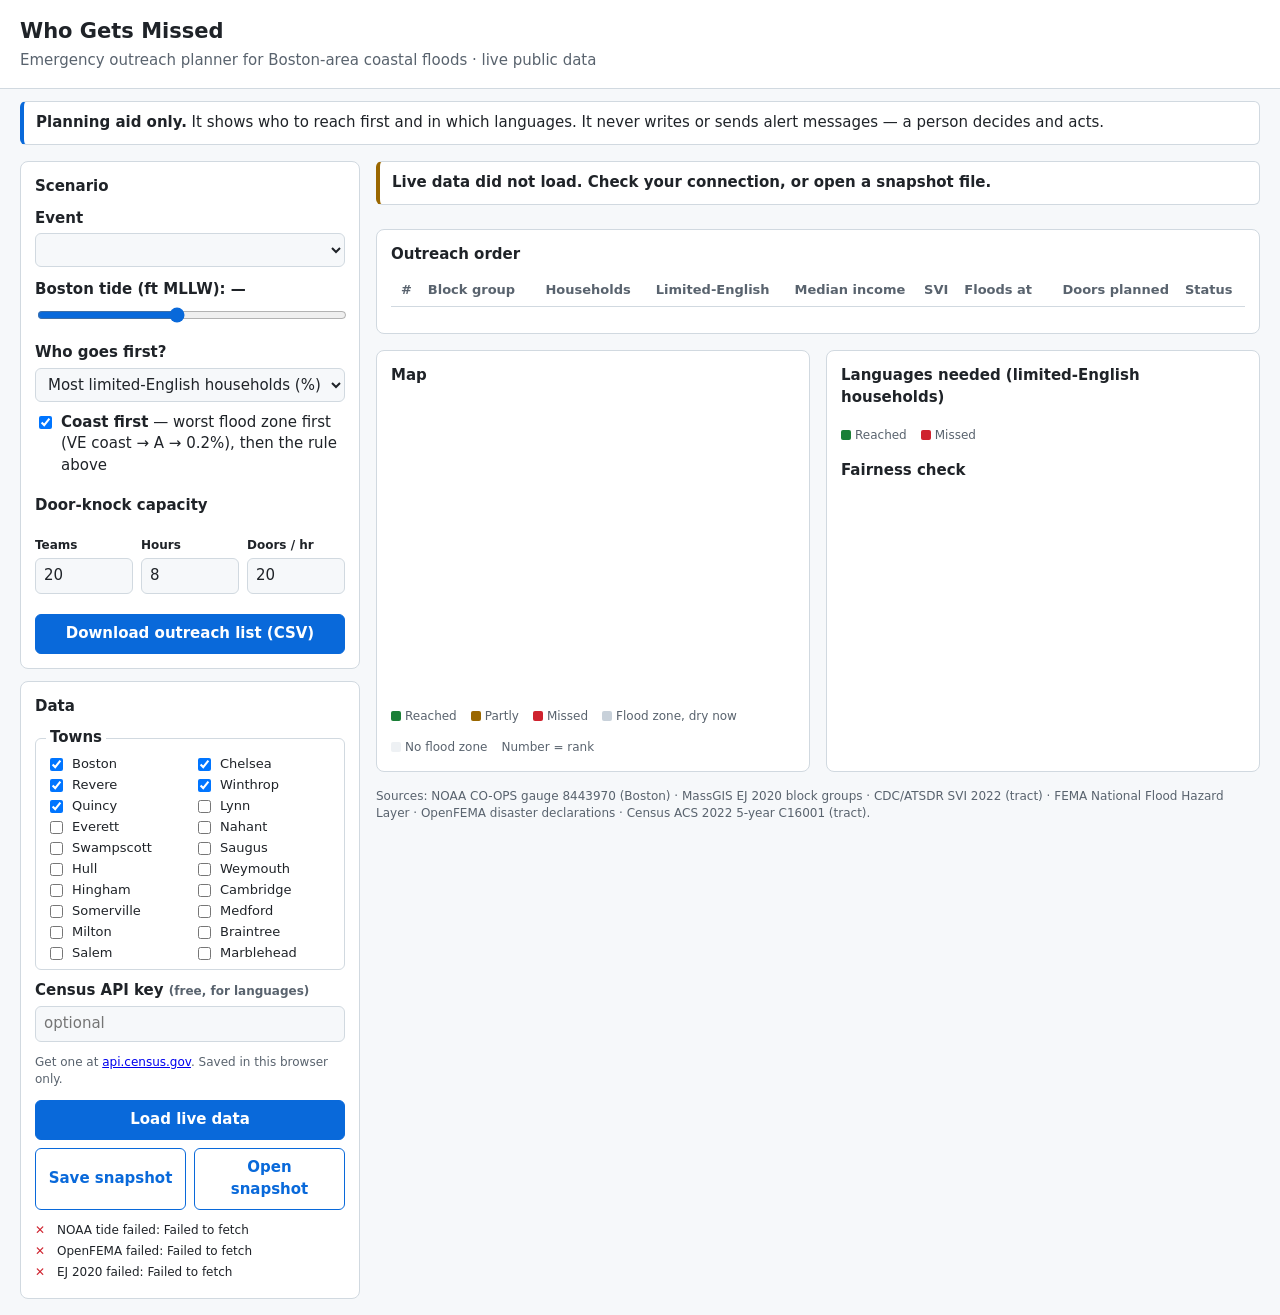
==== commit e1cc05dd: "Demo: coast-first switch, live tide auto-update synced to NOAA Coast first (default on): order by wo" ====
--- a/demo/index.html
+++ b/demo/index.html
@@ -87,6 +87,7 @@
       <label for="event">Event</label>
       <select id="event"></select>
       <p class="muted" id="eventNote"></p>
+      <p class="muted" id="countdown" role="timer" aria-live="off" style="font-variant-numeric:tabular-nums"></p>
 
       <label for="tide">Boston tide (ft MLLW): <output id="tideOut" for="tide">—</output></label>
       <input id="tide" type="range" min="8" max="18" step="0.1" value="12.5">
@@ -99,6 +100,10 @@
         <option value="svi">Highest CDC SVI</option>
         <option value="size">Biggest group first (baseline)</option>
       </select>
+      <label style="font-weight:400;display:flex;gap:6px;align-items:flex-start">
+        <input id="coastFirst" type="checkbox" checked style="margin-top:4px">
+        <span><strong>Coast first</strong> — worst flood zone first (VE coast → A → 0.2%), then the rule above</span>
+      </label>
 
       <h2 style="margin-top:18px">Door-knock capacity</h2>
       <div class="row3">
@@ -263,6 +268,13 @@
     };
   }
 
+  // Worst flood zone a block group touches: 0 = VE (coastal wave zone), 1 = A (1%/yr), 2 = 0.2%/yr.
+  function severity(r) {
+    var z = r.zones || [];
+    return z.indexOf('VE') >= 0 ? 0 : (z.indexOf('A') >= 0 ? 1 : 2);
+  }
+  var SEVERITY_TEXT = ['VE coast', 'A zone', '0.2% zone'];
+
   function plan(rows, o) {
     var ruleId = RULES[o.rule] ? o.rule : 'lep';
     var rule = RULES[ruleId];
@@ -277,7 +289,10 @@
       if (st && st.ft <= tide) flooded.push({ row: r, at: st });
       else dry++;
     });
-    flooded.sort(function (a, b) { return comparator(rule)(a.row, b.row); });
+    flooded.sort(function (a, b) {
+      if (o.coastFirst) { var d = severity(a.row) - severity(b.row); if (d) return d; }
+      return comparator(rule)(a.row, b.row);
+    });
 
     var left = capacity;
     var items = flooded.map(function (f, i) {
@@ -315,7 +330,8 @@
       return (b.reached + b.missed) - (a.reached + a.missed);
     });
 
-    return { tide: tide, stage: stageFor(tide, stages), rule: ruleId, items: items, totals: t, langs: langs };
+    return { tide: tide, stage: stageFor(tide, stages), rule: ruleId, coastFirst: !!o.coastFirst,
+             items: items, totals: t, langs: langs };
   }
 
   function toCSV(p) {
@@ -373,19 +389,38 @@
     return d.getFullYear() + String(d.getMonth() + 1).padStart(2, '0') + String(d.getDate()).padStart(2, '0');
   }
 
+  // "YYYY-MM-DD HH:MM" in Boston time, the format NOAA uses with time_zone=lst_ldt.
+  function bostonStr(ms) {
+    var p = {};
+    new Intl.DateTimeFormat('en-US', { timeZone: 'America/New_York', year: 'numeric', month: '2-digit', day: '2-digit',
+      hour: '2-digit', minute: '2-digit', hourCycle: 'h23' }).formatToParts(new Date(ms))
+      .forEach(function (x) { p[x.type] = x.value; });
+    return p.year + '-' + p.month + '-' + p.day + ' ' + p.hour + ':' + p.minute;
+  }
+
+  // NOAA GMT stamp "YYYY-MM-DD HH:MM" -> epoch ms.
+  function gmtMs(s) {
+    var m = /^(\d{4})-(\d{2})-(\d{2}) (\d{2}):(\d{2})/.exec(s || '');
+    return m ? Date.UTC(+m[1], m[2] - 1, +m[3], +m[4], +m[5]) : null;
+  }
+
   function loadTide() {
     var base = NOAA + '/api/prod/datagetter?';
     var common = { station: STATION, datum: 'MLLW', units: 'english', time_zone: 'lst_ldt', format: 'json', application: APP };
     var now = new Date(), later = new Date(now.getTime() + 2 * 86400000);
     function x(extra) { var o = {}, k; for (k in common) o[k] = common[k]; for (k in extra) o[k] = extra[k]; return base + qs(o); }
     return Promise.all([
-      getJSON(x({ product: 'water_level', date: 'latest' })),
+      // Latest reading in GMT so its exact time is known in any browser time zone.
+      getJSON(x({ product: 'water_level', date: 'latest', time_zone: 'gmt' })),
       getJSON(x({ product: 'predictions', interval: 'hilo', begin_date: ymd(now), end_date: ymd(later) })),
       getJSON(NOAA + '/mdapi/prod/webapi/stations/' + STATION + '/floodlevels.json?units=english'),
       getJSON(NOAA + '/mdapi/prod/webapi/stations/' + STATION + '/datums.json?units=english')
     ]).then(function (res) {
       var latest = res[0].data && res[0].data[0];
       if (!latest) throw new Error('no latest reading');
+      var latestMs = gmtMs(latest.t);
+      if (latestMs == null) throw new Error('bad reading time');
+      latest = { t: bostonStr(latestMs), v: Number(latest.v), ms: latestMs };
       var mllw = (res[3].datums || []).filter(function (d) { return d.name === 'MLLW'; })[0];
       if (!mllw) throw new Error('no MLLW datum');
       var fl = res[2];
@@ -396,7 +431,7 @@
       var highs = (res[1].predictions || []).filter(function (p) { return p.type === 'H' && p.t > latest.t; })
         .map(function (p) { return { t: p.t, v: Number(p.v) }; });
       var nextHigh = highs.reduce(function (m, h) { return !m || h.v > m.v ? h : m; }, null);
-      return { latest: { t: latest.t, v: Number(latest.v) }, nextHigh: nextHigh, stages: stages,
+      return { latest: latest, nextHigh: nextHigh, stages: stages,
                source: fl.nws_minor != null ? 'NWS' : 'NOS' };
     });
   }
@@ -535,8 +570,10 @@
 
   return { TOWNS_ALL: TOWNS_ALL, TOWNS_DEFAULT: TOWNS_DEFAULT, TIERS: TIERS, TIER_TEXT: TIER_TEXT, RULES: RULES,
            UNKNOWN_LANG: UNKNOWN_LANG, plan: plan, stageFor: stageFor, floodsAt: floodsAt, zoneCodes: zoneCodes,
+           severity: severity, SEVERITY_TEXT: SEVERITY_TEXT,
            toCSV: toCSV, money: money, loadTide: loadTide, loadEvents: loadEvents, eventPeak: eventPeak,
-           loadEJ: loadEJ, loadSVI: loadSVI, loadZones: loadZones, loadLanguages: loadLanguages };
+           loadEJ: loadEJ, loadSVI: loadSVI, loadZones: loadZones, loadLanguages: loadLanguages,
+           bostonStr: bostonStr, gmtMs: gmtMs };
 })();
 if (typeof module !== 'undefined' && module.exports) module.exports = EMO;
 </script>
@@ -670,6 +707,9 @@
     buildMap();
     $('event').value = 'now';
     applyEvent();
+    lastMs = (data.tide.latest && data.tide.latest.ms) || 0;
+    misses = 0;
+    planNext();
   }
 
   // ---------- scenario ----------
@@ -693,7 +733,7 @@
   var peakSeq = 0;
   function applyEvent() {
     var v = $('event').value, t = DATA.tide, note = $('eventNote');
-    if (v === 'now') { $('tide').value = t.latest.v; note.textContent = 'Observed ' + t.latest.t + ' (local), NOAA gauge 8443970.'; }
+    if (v === 'now') { $('tide').value = t.latest.v; note.textContent = 'Observed ' + t.latest.t + ' (Boston time), NOAA gauge 8443970. New reading every 6 min.'; }
     else if (v === 'next') { $('tide').value = t.nextHigh.v; note.textContent = 'Predicted for ' + t.nextHigh.t + '. Astronomical tide only — storm surge not included.'; }
     else if (v.indexOf('ev:') === 0) {
       var ev = DATA.events.filter(function (e) { return 'ev:' + e.id === v; })[0];
@@ -717,6 +757,7 @@
 
   function opts() {
     return { tide: $('tide').value, rule: $('rule').value, stages: DATA ? DATA.tide.stages : [],
+             coastFirst: $('coastFirst').checked,
              teams: $('teams').value, hours: $('hours').value, rate: $('rate').value };
   }
 
@@ -785,7 +826,8 @@
       tb.appendChild(tr);
     });
     var o = opts(), t = p.totals;
-    $('trace').textContent = 'Order = sort by ' + EMO.RULES[p.rule].label + '; missing values last; ties by GEOID. No combined score. ' +
+    $('trace').textContent = 'Order = ' + (p.coastFirst ? 'worst flood zone first (VE coast → A → 0.2%), then ' : '') +
+      'sort by ' + EMO.RULES[p.rule].label + '; missing values last; ties by GEOID. No combined score. ' +
       'Exposure rule: ' + EMO.TIER_TEXT + '. A block group counts if it touches the zone; A zones can include river flood areas. Dashed line = capacity runs out. ' +
       fmt(t.dry) + ' groups not exposed' + (t.unknown ? ', ' + fmt(t.unknown) + ' with unknown flood zone' : '') + '.';
     $('capNote').textContent = (Number(o.teams) || 0) + ' teams × ' + (Number(o.hours) || 0) + ' h × ' +
@@ -881,7 +923,7 @@
   $('event').addEventListener('change', applyEvent);
   $('tide').addEventListener('input', function () { $('event').value = 'custom'; $('eventNote').textContent = 'Move the slider to test any tide.'; render(); });
   ['rule', 'teams', 'hours', 'rate'].forEach(function (id) { $(id).addEventListener('input', render); });
-  $('load').addEventListener('click', loadLive);
+  $('coastFirst').addEventListener('change', render);
 
   function download(name, text, type) {
     var url = URL.createObjectURL(new Blob([text], { type: type }));
@@ -913,7 +955,77 @@
     this.value = '';
   });
 
-  loadLive();
+  // ---------- live tide refresh, synced to NOAA's clock ----------
+  // NOAA records a reading every 6 minutes and posts it a few minutes later. We aim the next check at
+  // (latest reading + 6 min + posting delay) and learn the delay: when the reading is late we check
+  // every minute until it shows up, and when it is already there we try a little earlier next time.
+  var STEP = 6 * 60000, MIN_LAG = 60000;
+  var lagMs = 3 * 60000, misses = 0, lastMs = 0, nextAt = 0, waiting = false, tideBusy = false, tideTimer = null;
+
+  function hhmm(ms) { return EMO.bostonStr(ms).slice(11); }
+
+  function planNext() {
+    clearTimeout(tideTimer);
+    if (!DATA) return;
+    var now = Date.now(), ms = DATA.tide.latest && DATA.tide.latest.ms;
+    if (!ms) { nextAt = now + STEP; waiting = false; }           // old snapshot without an exact time
+    else {
+      nextAt = ms + STEP + lagMs;
+      waiting = nextAt <= now + 5000;
+      if (waiting) nextAt = now + (misses >= 10 ? 5 : 1) * 60000; // late: check each minute (5 min if the gauge seems down)
+    }
+    tideTimer = setTimeout(refreshTide, Math.max(1000, nextAt - now));
+    updateCountdown();
+  }
+
+  function refreshTide() {
+    if (!DATA || tideBusy) return;
+    tideBusy = true;
+    var wasWaiting = waiting;
+    updateCountdown();
+    EMO.loadTide().then(function (t) {
+      var fresh = t.latest.ms > lastMs;
+      if (fresh) {
+        if (wasWaiting && lastMs) lagMs = Math.max(MIN_LAG, Date.now() - t.latest.ms); // measured to within a minute
+        else if (lastMs) lagMs = Math.max(MIN_LAG, lagMs - 30000);                     // it was early enough; tighten
+        misses = 0;
+        lastMs = t.latest.ms;
+      } else misses++;
+      DATA.tide = t;
+      var v = $('event').value;
+      buildEvents();
+      $('event').value = v;
+      if ($('event').value !== v) $('event').value = 'now';
+      if ($('event').value === 'now' || $('event').value === 'next') applyEvent(); else render();
+      setStatus('tide', 'ok', 'NOAA tide: ' + t.latest.v.toFixed(2) + ' ft at ' + t.latest.t.slice(11) +
+        ' · checked ' + hhmm(Date.now()) + ' (Boston time)');
+      store(LS.snap, DATA);
+    }, function (e) {
+      misses++;
+      setStatus('tide', 'err', 'Tide update failed (' + e.message + '). Showing the last reading; will retry.');
+    }).then(function () { tideBusy = false; planNext(); });
+  }
+
+  // Ticks once a second. role=timer keeps screen readers quiet.
+  function updateCountdown() {
+    var c = $('countdown');
+    if (!DATA || !nextAt) { c.textContent = ''; return; }
+    if (tideBusy) { c.textContent = 'Checking NOAA for a new reading…'; return; }
+    var s = Math.max(0, Math.ceil((nextAt - Date.now()) / 1000));
+    var left = Math.floor(s / 60) + ':' + String(s % 60).padStart(2, '0');
+    var ms = DATA.tide.latest && DATA.tide.latest.ms;
+    if (!ms) c.textContent = 'Next tide update in ' + left;
+    else if (waiting) c.textContent = 'NOAA\'s ' + hhmm(ms + STEP) + ' reading is late · checking again in ' + left;
+    else c.textContent = 'Next NOAA reading (' + hhmm(ms + STEP) + ') expected in ' + left;
+  }
+  setInterval(updateCountdown, 1000);
+  document.addEventListener('visibilitychange', function () {
+    if (document.visibilityState === 'visible' && nextAt && Date.now() >= nextAt) refreshTide();
+  });
+  function loadAndSchedule() { return loadLive(); }
+  $('load').addEventListener('click', loadAndSchedule);
+
+  loadAndSchedule();
 })();
 </script>
 </body>
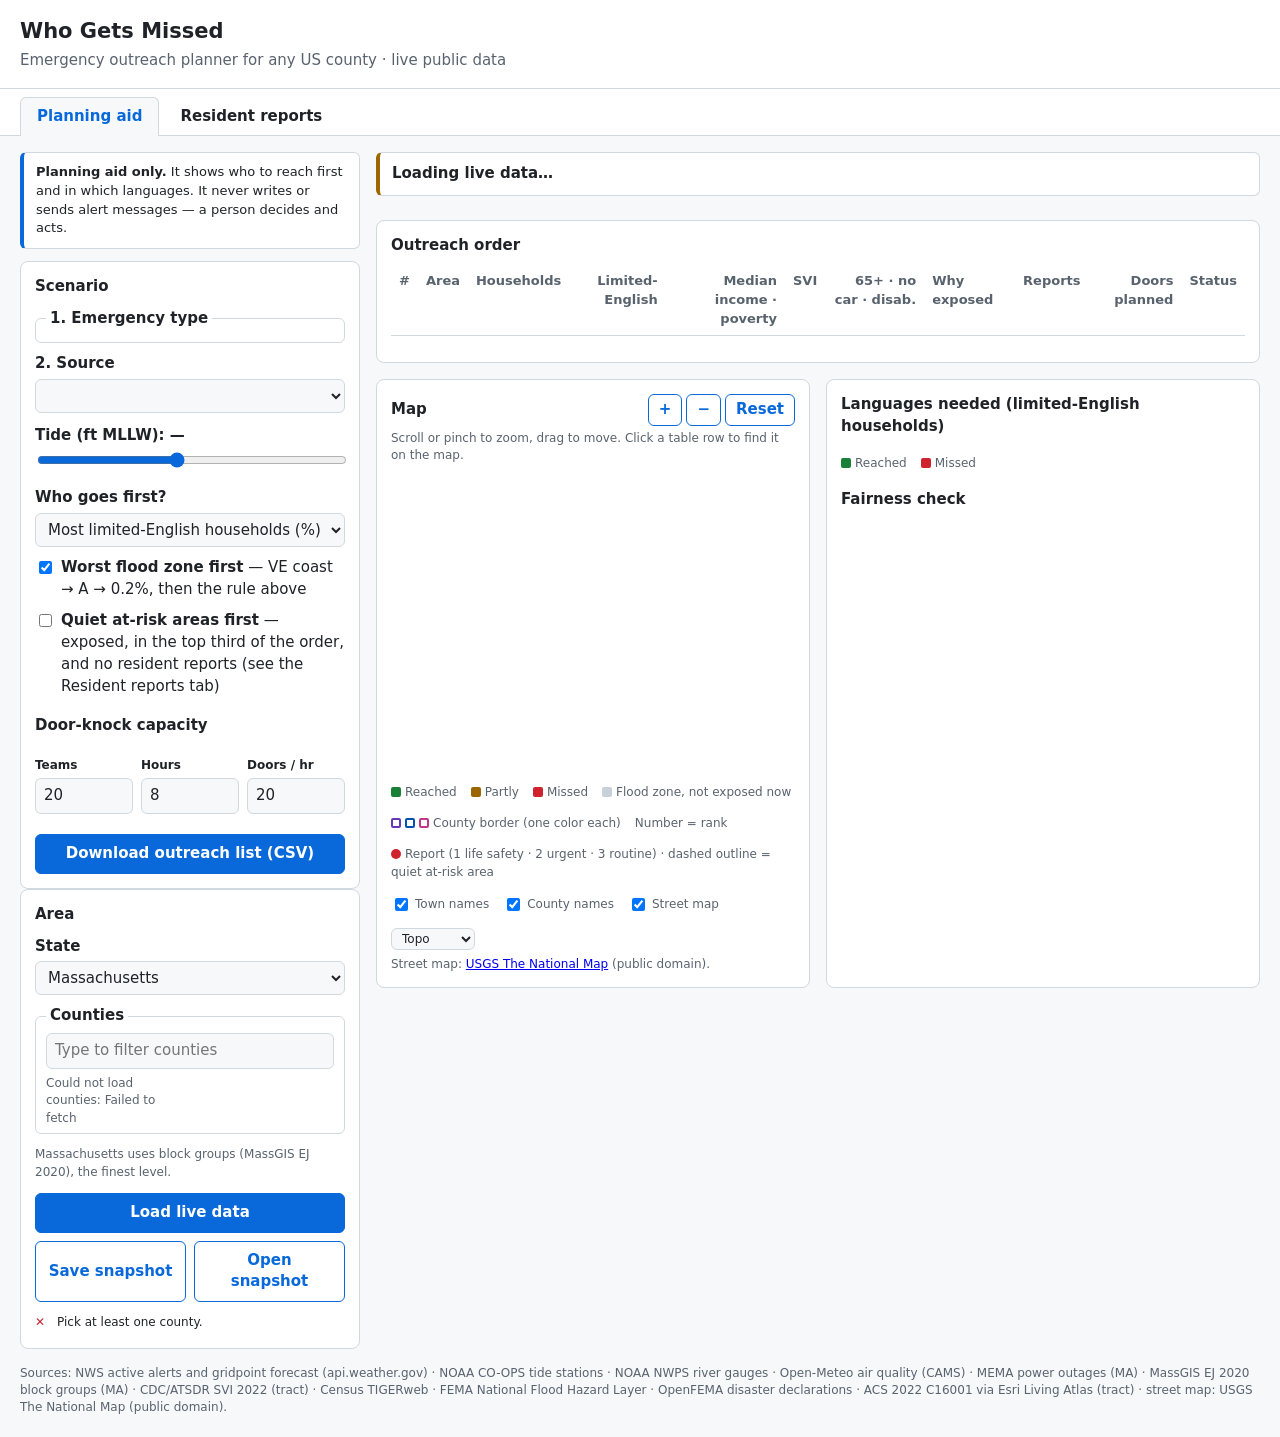
==== commit a39f8552: "Any-hazard, US-wide planner with resident reports and a real map - All hazards: NWS alerts + live so" ====
--- a/demo/index.html
+++ b/demo/index.html
@@ -5,17 +5,22 @@
 <meta name="viewport" content="width=device-width,initial-scale=1">
 <title>Who Gets Missed — Emergency Outreach Planner</title>
 <style>
-:root{--bg:#f6f8fa;--card:#ffffff;--fg:#1f2328;--muted:#59636e;--line:#d1d9e0;--accent:#0969da;--ok:#1a7f37;--part:#9a6700;--miss:#cf222e;--water:#dbeafe;--land:#eef1f4;--zone:#c8d1da}
-@media (prefers-color-scheme:dark){:root{--bg:#0d1117;--card:#161b22;--fg:#e6edf3;--muted:#9198a1;--line:#30363d;--accent:#4493f8;--ok:#3fb950;--part:#d29922;--miss:#f85149;--water:#102a43;--land:#21262d;--zone:#3d444d}}
+:root{--bg:#f6f8fa;--card:#ffffff;--fg:#1f2328;--muted:#59636e;--line:#d1d9e0;--accent:#0969da;--ok:#1a7f37;--part:#9a6700;--miss:#cf222e;--water:#dbeafe;--land:#eef1f4;--zone:#c8d1da;--county:#6639ba;--cty0:#6639ba;--cty1:#0550ae;--cty2:#bf3989;--cty3:#1b7c83;--cty4:#7d4e2d;--cty5:#424a53}
+@media (prefers-color-scheme:dark){:root{--bg:#0d1117;--card:#161b22;--fg:#e6edf3;--muted:#9198a1;--line:#30363d;--accent:#4493f8;--ok:#3fb950;--part:#d29922;--miss:#f85149;--water:#102a43;--land:#21262d;--zone:#3d444d;--county:#d2a8ff;--cty0:#d2a8ff;--cty1:#79c0ff;--cty2:#ff9bce;--cty3:#56d4dd;--cty4:#c9a27e;--cty5:#b1bac4}}
 *{box-sizing:border-box}
+[hidden]{display:none !important}
 body{margin:0;font:15px/1.45 system-ui,-apple-system,"Segoe UI",Roboto,sans-serif;background:var(--bg);color:var(--fg)}
 header{padding:16px 20px;border-bottom:1px solid var(--line);background:var(--card);color:var(--fg)}
 h1{margin:0;font-size:21px}
 h2{font-size:15px;margin:0 0 10px}
 .sub{color:var(--muted);margin:4px 0 0}
-.safety{margin:12px 20px 0;padding:10px 12px;border:1px solid var(--line);border-left:4px solid var(--accent);background:var(--card);color:var(--fg);border-radius:6px}
-main{display:grid;grid-template-columns:340px 1fr;gap:16px;padding:16px 20px}
-@media (max-width:900px){main{grid-template-columns:1fr}}
+.safety{margin:12px 20px 0;padding:10px 12px;border:1px solid var(--line);border-left:4px solid var(--accent);background:var(--card);color:var(--fg);border-radius:6px;font-size:13px}
+.layout{display:grid;grid-template-columns:340px 1fr;gap:16px;padding:16px 20px}
+@media (max-width:900px){.layout{grid-template-columns:1fr}}
+.tabs{display:flex;gap:4px;padding:8px 20px 0;background:var(--card);border-bottom:1px solid var(--line)}
+.tabs button{width:auto;background:transparent;color:var(--fg);border:1px solid transparent;border-bottom:0;border-radius:6px 6px 0 0;padding:8px 16px;margin-bottom:-1px;font-weight:600}
+.tabs button[aria-selected="true"]{background:var(--bg);border-color:var(--line);color:var(--accent)}
+.tabs .badge{margin-left:6px}
 .card{background:var(--card);color:var(--fg);border:1px solid var(--line);border-radius:8px;padding:14px}
 aside .card+.card{margin-top:12px}
 label{display:block;font-weight:600;margin:10px 0 4px}
@@ -26,9 +31,28 @@
 legend{font-weight:600;padding:0 4px}
 .towns{display:grid;grid-template-columns:1fr 1fr;gap:2px 8px;font-size:13px}
 .towns label{font-weight:400;margin:0;display:flex;gap:6px;align-items:center}
+.counties{max-height:190px;overflow:auto;padding-right:4px}
+.hzset{margin-top:0}
+.hzgrid{display:grid;grid-template-columns:1fr 1fr;gap:6px}
+.hzgrid label{display:flex;gap:6px;align-items:center;margin:0;padding:6px 8px;border:1px solid var(--line);border-radius:6px;font-weight:500;font-size:13px;cursor:pointer;background:var(--card);color:var(--fg)}
+.hzgrid label.on{border-color:var(--accent);box-shadow:inset 3px 0 0 var(--accent);font-weight:700}
+.hzgrid label:focus-within{outline:2px solid var(--accent);outline-offset:1px}
+.hzgrid input{accent-color:var(--accent);margin:0}
+.badge{margin-left:auto;font-size:11px;padding:1px 6px;border-radius:9px;background:var(--miss);color:var(--card);white-space:nowrap}
 .row3{display:grid;grid-template-columns:repeat(3,1fr);gap:8px}
 .row3 label{font-size:12px}
-.stats{display:grid;grid-template-columns:repeat(4,1fr);gap:10px;margin-bottom:12px}
+.stats{display:grid;grid-template-columns:repeat(5,1fr);gap:10px;margin-bottom:12px}
+@media (max-width:1100px){.stats{grid-template-columns:repeat(3,1fr)}}
+.row2{display:grid;grid-template-columns:1fr 1fr;gap:8px}
+.sos{margin:0 0 6px;padding:8px 10px;border-radius:6px;border:1px solid var(--line);border-left:4px solid var(--miss);background:var(--card);color:var(--fg);font-size:13px}
+button[aria-pressed="true"]{background:var(--miss);border-color:var(--miss);color:var(--card)}
+#map.adding{cursor:crosshair}
+.quiet{display:inline-block;margin-left:4px;font-size:11px;padding:0 6px;border-radius:9px;border:1px dashed var(--miss);color:var(--miss);font-weight:700;white-space:nowrap}
+.sev{display:inline-block;min-width:22px;text-align:center;font-size:11px;font-weight:700;padding:1px 6px;border-radius:9px;color:var(--card)}
+.sev1{background:var(--miss)} .sev2{background:var(--part)} .sev3{background:var(--muted)}
+.queue{list-style:none;margin:0;padding:0;max-height:360px;overflow:auto;font-size:13px}
+.queue li{display:grid;grid-template-columns:auto 1fr auto;gap:8px;align-items:start;padding:6px 4px;border-bottom:1px solid var(--line);cursor:pointer}
+.queue li:focus-visible{outline:2px solid var(--accent)}
 @media (max-width:640px){.stats{grid-template-columns:repeat(2,1fr)}}
 .stat{background:var(--card);color:var(--fg);border:1px solid var(--line);border-radius:8px;padding:10px}
 .stat b{display:block;font-size:22px;font-variant-numeric:tabular-nums}
@@ -57,7 +81,17 @@
 .grid2{display:grid;grid-template-columns:1fr 1fr;gap:16px;margin-top:16px}
 @media (max-width:1100px){.grid2{grid-template-columns:1fr}}
 svg{width:100%;height:auto;display:block;border-radius:6px}
-svg text{font-size:11px;font-family:inherit;font-weight:700;paint-order:stroke;stroke-width:3px}
+#map{max-height:640px;touch-action:none;cursor:grab}
+#map.dragging{cursor:grabbing}
+#map path{vector-effect:non-scaling-stroke}
+.maphead{display:flex;justify-content:space-between;align-items:center;gap:8px}
+.zoombtns{display:flex;gap:4px}
+.zoombtns button{width:auto;min-width:34px;padding:4px 10px}
+tr.hl td{background:var(--bg)}
+#tbl tbody tr{cursor:pointer}
+svg text{font-size:calc(11px * var(--lblk, 1));font-family:inherit;font-weight:700;paint-order:stroke;stroke-width:calc(3px * var(--lblk, 1))}
+svg text.countylbl{font-size:calc(13px * var(--lblk, 1));font-weight:800;font-style:italic;letter-spacing:.1em;fill:var(--county);stroke:var(--card);stroke-width:calc(4px * var(--lblk, 1));stroke-linejoin:round}
+svg text.townlbl{font-size:calc(10px * var(--lblk, 1));font-weight:600;letter-spacing:.06em;opacity:.85;stroke-width:calc(3.5px * var(--lblk, 1))}
 button{padding:8px 12px;border-radius:6px;border:1px solid var(--accent);background:var(--accent);color:var(--card);font:inherit;font-weight:600;cursor:pointer;width:100%}
 button.ghost{background:var(--card);color:var(--accent)}
 button:disabled{opacity:.6;cursor:wait}
@@ -75,34 +109,53 @@
 <body>
 <header>
   <h1>Who Gets Missed</h1>
-  <p class="sub">Emergency outreach planner for Boston-area coastal floods · live public data</p>
+  <p class="sub">Emergency outreach planner for any US county · live public data</p>
 </header>
-<p class="safety" role="note"><strong>Planning aid only.</strong> It shows who to reach first and in which languages. It never writes or sends alert messages — a person decides and acts.</p>
+<div class="tabs" role="tablist" aria-label="Sections">
+  <button type="button" role="tab" id="tabPlan" aria-selected="true" aria-controls="panelPlan">Planning aid</button>
+  <button type="button" role="tab" id="tabRep" aria-selected="false" aria-controls="panelRep" tabindex="-1">Resident reports <span class="badge" id="tabRepCount" hidden></span></button>
+</div>
 <p class="banner" id="banner" hidden></p>
 
 <main>
+<div class="layout" id="panelPlan" role="tabpanel" aria-labelledby="tabPlan">
   <aside>
+    <p class="safety" role="note" style="margin:0 0 12px"><strong>Planning aid only.</strong> It shows who to reach first and in which languages. It never writes or sends alert messages — a person decides and acts.</p>
     <div class="card">
       <h2>Scenario</h2>
-      <label for="event">Event</label>
+      <fieldset class="hzset">
+        <legend>1. Emergency type</legend>
+        <div class="hzgrid" id="hazards"></div>
+      </fieldset>
+      <label for="event">2. Source</label>
       <select id="event"></select>
       <p class="muted" id="eventNote"></p>
       <p class="muted" id="countdown" role="timer" aria-live="off" style="font-variant-numeric:tabular-nums"></p>
 
-      <label for="tide">Boston tide (ft MLLW): <output id="tideOut" for="tide">—</output></label>
-      <input id="tide" type="range" min="8" max="18" step="0.1" value="12.5">
-      <p class="muted" id="stageNote"></p>
+      <div id="tideBox">
+        <label for="tide"><span id="tideLabel">Tide</span> (ft MLLW): <output id="tideOut" for="tide">—</output></label>
+        <input id="tide" type="range" min="8" max="18" step="0.1" value="12.5">
+        <p class="muted" id="stageNote"></p>
+      </div>
 
       <label for="rule">Who goes first?</label>
       <select id="rule">
         <option value="lep">Most limited-English households (%)</option>
-        <option value="income">Lowest median income</option>
+        <option value="income">Lowest median income (Massachusetts only)</option>
+        <option value="poverty">Most people below 150% of poverty (tract %)</option>
         <option value="svi">Highest CDC SVI</option>
+        <option value="age65">Most adults 65+ (tract %)</option>
+        <option value="noveh">Most homes without a car (tract %)</option>
+        <option value="disabl">Most people with a disability (tract %)</option>
         <option value="size">Biggest group first (baseline)</option>
       </select>
-      <label style="font-weight:400;display:flex;gap:6px;align-items:flex-start">
+      <label id="coastBox" style="font-weight:400;display:flex;gap:6px;align-items:flex-start">
         <input id="coastFirst" type="checkbox" checked style="margin-top:4px">
-        <span><strong>Coast first</strong> — worst flood zone first (VE coast → A → 0.2%), then the rule above</span>
+        <span><strong>Worst flood zone first</strong> — VE coast → A → 0.2%, then the rule above</span>
+      </label>
+      <label id="quietBox" style="font-weight:400;display:flex;gap:6px;align-items:flex-start">
+        <input id="quietFirst" type="checkbox" style="margin-top:4px">
+        <span><strong>Quiet at-risk areas first</strong> — exposed, in the top third of the order, and no resident reports (see the Resident reports tab)</span>
       </label>
 
       <h2 style="margin-top:18px">Door-knock capacity</h2>
@@ -115,15 +168,17 @@
       <button id="csv" type="button" style="margin-top:8px">Download outreach list (CSV)</button>
     </div>
 
-    <div class="card">
-      <h2>Data</h2>
+    <div id="areaSlotPlan">
+    <div class="card" id="areaCard">
+      <h2>Area</h2>
+      <label for="state">State</label>
+      <select id="state"></select>
       <fieldset>
-        <legend>Towns</legend>
-        <div class="towns" id="towns"></div>
+        <legend>Counties <span class="muted" id="countyCount"></span></legend>
+        <input id="countyFilter" type="text" placeholder="Type to filter counties" aria-label="Filter counties" autocomplete="off">
+        <div class="towns counties" id="counties" style="margin-top:6px"></div>
       </fieldset>
-      <label for="censusKey">Census API key <span class="muted">(free, for languages)</span></label>
-      <input id="censusKey" type="text" autocomplete="off" spellcheck="false" placeholder="optional">
-      <p class="muted">Get one at <a href="https://api.census.gov/data/key_signup.html" target="_blank" rel="noopener">api.census.gov</a>. Saved in this browser only.</p>
+      <p class="muted" id="areaNote">Massachusetts uses block groups (MassGIS EJ 2020). Other states use census tracts (CDC SVI).</p>
       <button id="load" type="button">Load live data</button>
       <div class="btns">
         <button id="saveSnap" type="button" class="ghost">Save snapshot</button>
@@ -132,9 +187,10 @@
       <input id="snapFile" type="file" accept="application/json,.json" hidden>
       <ul class="status" id="status" aria-live="polite" style="margin-top:10px"></ul>
     </div>
+    </div>
   </aside>
 
-  <section aria-label="Results">
+  <section aria-label="Outreach plan">
     <div id="alert" class="alert wait" role="status" aria-live="polite">Loading live data…</div>
     <div class="stats" id="stats"></div>
 
@@ -142,12 +198,13 @@
       <h2>Outreach order</h2>
       <div class="tablewrap">
         <table id="tbl">
-          <caption class="visually-hidden">Flood-exposed block groups in outreach order, with planned doors and status</caption>
+          <caption class="visually-hidden">Exposed areas in outreach order, with planned doors and status</caption>
           <thead><tr>
-            <th scope="col" class="num">#</th><th scope="col">Block group</th>
+            <th scope="col" class="num">#</th><th scope="col">Area</th>
             <th scope="col" class="num">Households</th><th scope="col" class="num">Limited-English</th>
-            <th scope="col" class="num">Median income</th><th scope="col" class="num">SVI</th>
-            <th scope="col">Floods at</th><th scope="col" class="num">Doors planned</th>
+            <th scope="col" class="num">Median income · poverty</th><th scope="col" class="num">SVI</th>
+            <th scope="col" class="num">65+ · no car · disab.</th>
+            <th scope="col" id="whyCol">Why exposed</th><th scope="col" class="num" id="repCol">Reports</th><th scope="col" class="num">Doors planned</th>
             <th scope="col">Status</th>
           </tr></thead>
           <tbody></tbody>
@@ -157,19 +214,35 @@
     </div>
 
     <div class="grid2">
-      <div class="card">
-        <h2>Map</h2>
-        <svg id="map" viewBox="0 0 600 450" role="img" aria-labelledby="mapDesc">
+      <div id="mapSlotPlan">
+      <div class="card" id="mapCard">
+        <div class="maphead">
+          <h2 style="margin:0">Map</h2>
+          <div class="zoombtns" role="group" aria-label="Map zoom">
+            <button type="button" id="zoomIn" class="ghost" aria-label="Zoom in" title="Zoom in">+</button>
+            <button type="button" id="zoomOut" class="ghost" aria-label="Zoom out" title="Zoom out">−</button>
+            <button type="button" id="zoomReset" class="ghost" aria-label="Show the whole area" title="Show the whole area">Reset</button>
+          </div>
+        </div>
+        <p class="muted" style="margin:4px 0 8px" id="mapHelp">Scroll or pinch to zoom, drag to move. Click a table row to find it on the map.</p>
+        <svg id="map" viewBox="0 0 600 450" role="img" aria-labelledby="mapDesc" tabindex="0">
           <desc id="mapDesc">Map of block groups.</desc>
         </svg>
         <div class="legend">
           <span><i class="dot" style="background:var(--ok)"></i>Reached</span>
           <span><i class="dot" style="background:var(--part)"></i>Partly</span>
           <span><i class="dot" style="background:var(--miss)"></i>Missed</span>
-          <span><i class="dot" style="background:var(--zone)"></i>Flood zone, dry now</span>
-          <span><i class="dot" style="background:var(--land)"></i>No flood zone</span>
+          <span id="zoneLegend"><i class="dot" style="background:var(--zone)"></i>Flood zone, not exposed now</span>
+          <span><i class="dot" style="border:2px solid var(--cty0);background:transparent"></i><i class="dot" style="border:2px solid var(--cty1);background:transparent"></i><i class="dot" style="border:2px solid var(--cty2);background:transparent"></i>County border (one color each)</span>
           <span>Number = rank</span>
+          <span id="repLegend"><i class="dot" style="background:var(--miss);border-radius:50%"></i>Report (1 life safety · 2 urgent · 3 routine) · dashed outline = quiet at-risk area</span>
+          <label style="margin:0;font-weight:400;display:inline-flex;gap:4px;align-items:center"><input id="townNames" type="checkbox" checked>Town names</label>
+          <label style="margin:0;font-weight:400;display:inline-flex;gap:4px;align-items:center"><input id="countyNames" type="checkbox" checked>County names</label>
+          <label style="margin:0;font-weight:400;display:inline-flex;gap:4px;align-items:center"><input id="baseMap" type="checkbox" checked>Street map</label>
+          <select id="baseStyle" aria-label="Street map style" style="width:auto;padding:2px 6px;font-size:12px"><option value="topo">Topo</option><option value="imagery">Imagery</option></select>
         </div>
+        <p class="muted" style="margin:6px 0 0" id="attrib">Street map: <a href="https://www.usgs.gov/programs/national-geospatial-program/national-map" target="_blank" rel="noopener">USGS The National Map</a> (public domain).</p>
+      </div>
       </div>
       <div class="card">
         <h2>Languages needed (limited-English households)</h2>
@@ -180,9 +253,50 @@
         <p id="fair" style="margin:0"></p>
       </div>
     </div>
-    <p class="muted" style="margin-top:16px">Sources: NOAA CO-OPS gauge 8443970 (Boston) · MassGIS EJ 2020 block groups · CDC/ATSDR SVI 2022 (tract) · FEMA National Flood Hazard Layer · OpenFEMA disaster declarations · Census ACS 2022 5-year C16001 (tract).</p>
   </section>
+</div>
+
+<div class="layout" id="panelRep" role="tabpanel" aria-labelledby="tabRep" hidden>
+  <aside>
+    <p class="sos" role="note" style="margin:0 0 12px"><strong>Danger to life or a medical emergency? Call 911.</strong> This page collects reports for planning. It does not dispatch help.</p>
+    <div class="card">
+      <h2>Add or import reports</h2>
+      <p class="muted" id="repArea" style="margin:0 0 6px"></p>
+      <div class="row2">
+        <div><label for="repType">Type</label><select id="repType"></select></div>
+        <div><label for="repSev">Severity</label>
+          <select id="repSev"><option value="1">1 · Life safety</option><option value="2">2 · Urgent</option><option value="3">3 · Routine</option></select></div>
+      </div>
+      <label for="repNote">Note <span class="muted">(optional)</span></label>
+      <input id="repNote" type="text" maxlength="300" autocomplete="off" placeholder="e.g. water over the road, two cars stuck">
+      <button id="repAdd" type="button" style="margin-top:8px" aria-pressed="false">Add a report on the map</button>
+      <div class="btns">
+        <button id="repImport" type="button" class="ghost">Import CSV</button>
+        <button id="repExport" type="button" class="ghost">Export CSV</button>
+        <button id="repSample" type="button" class="ghost">Load sample reports</button>
+        <button id="repClear" type="button" class="ghost">Clear reports</button>
+      </div>
+      <input id="repFile" type="file" accept=".csv,text/csv" hidden>
+      <p class="muted" id="repNoteLine">CSV columns: lat, lon, and optional type, severity, time, note.</p>
+    </div>
+    <div class="card">
+      <h2>Quiet at-risk areas <span class="muted" id="quietCount"></span></h2>
+      <p class="muted" style="margin:0 0 8px">Exposed in the current planning scenario, high in the outreach order, and nobody has reported anything. Silence here may mean people can't ask for help.</p>
+      <ul class="queue" id="quietList"></ul>
+    </div>
+    <div id="areaSlotRep"></div>
+  </aside>
+  <section aria-label="Resident reports">
+    <div id="mapSlotRep"></div>
+    <div class="card" style="margin-top:16px">
+      <h2>Incident queue <span class="muted" id="queueCount"></span></h2>
+      <p class="muted" style="margin:0 0 8px">Resident reports, sorted by severity, then oldest first. Click one to find it on the map. Medical and life-safety reports belong with 911.</p>
+      <ul class="queue" id="queue"></ul>
+    </div>
+  </section>
+</div>
 </main>
+<p class="muted" style="margin:0 20px 20px">Sources: NWS active alerts and gridpoint forecast (api.weather.gov) · NOAA CO-OPS tide stations · NOAA NWPS river gauges · Open-Meteo air quality (CAMS) · MEMA power outages (MA) · MassGIS EJ 2020 block groups (MA) · CDC/ATSDR SVI 2022 (tract) · Census TIGERweb · FEMA National Flood Hazard Layer · OpenFEMA disaster declarations · ACS 2022 C16001 via Esri Living Atlas (tract) · street map: USGS The National Map (public domain).</p>
 
 <!-- Core: planning logic + live data adapters. No DOM here, so it runs headless in Node. -->
 <script id="core">
@@ -190,18 +304,64 @@
   'use strict';
 
   var NOAA = 'https://api.tidesandcurrents.noaa.gov';
-  var STATION = '8443970';
   var EJ_URL = 'https://arcgisserver.digital.mass.gov/arcgisserver/rest/services/AGOL/EJ2020/FeatureServer/0/query';
   var SVI_URL = 'https://onemap.cdc.gov/OneMapServices/rest/services/SVI/CDC_ATSDR_Social_Vulnerability_Index_2022_USA/FeatureServer/2/query';
   var NFHL_URL = 'https://hazards.fema.gov/arcgis/rest/services/public/NFHL/MapServer/28/query';
   var FEMA_URL = 'https://www.fema.gov/api/open/v2/DisasterDeclarationsSummaries';
-  var CENSUS_URL = 'https://api.census.gov/data/2022/acs/acs5';
+  var TIGER_URL = 'https://tigerweb.geo.census.gov/arcgis/rest/services/TIGERweb/tigerWMS_ACS2022/MapServer';
+  var LANG_URL = 'https://services.arcgis.com/P3ePLMYs2RVChkJx/ArcGIS/rest/services/ACS_Specific_Language_Spoken_by_English_Ability_Boundaries/FeatureServer/2/query';
   var APP = 'whogetsmissed';
 
-  var TOWNS_ALL = ['Boston', 'Chelsea', 'Revere', 'Winthrop', 'Quincy', 'Lynn', 'Everett', 'Nahant',
-                   'Swampscott', 'Saugus', 'Hull', 'Weymouth', 'Hingham', 'Cambridge', 'Somerville',
-                   'Medford', 'Milton', 'Braintree', 'Salem', 'Marblehead'];
-  var TOWNS_DEFAULT = ['Boston', 'Chelsea', 'Revere', 'Winthrop', 'Quincy'];
+  // States: [FIPS, postal code, name]. Massachusetts uses MassGIS block groups; everywhere else uses CDC census tracts.
+  var STATES = [['01','AL','Alabama'],['02','AK','Alaska'],['04','AZ','Arizona'],['05','AR','Arkansas'],['06','CA','California'],
+    ['08','CO','Colorado'],['09','CT','Connecticut'],['10','DE','Delaware'],['11','DC','District of Columbia'],['12','FL','Florida'],
+    ['13','GA','Georgia'],['15','HI','Hawaii'],['16','ID','Idaho'],['17','IL','Illinois'],['18','IN','Indiana'],['19','IA','Iowa'],
+    ['20','KS','Kansas'],['21','KY','Kentucky'],['22','LA','Louisiana'],['23','ME','Maine'],['24','MD','Maryland'],
+    ['25','MA','Massachusetts'],['26','MI','Michigan'],['27','MN','Minnesota'],['28','MS','Mississippi'],['29','MO','Missouri'],
+    ['30','MT','Montana'],['31','NE','Nebraska'],['32','NV','Nevada'],['33','NH','New Hampshire'],['34','NJ','New Jersey'],
+    ['35','NM','New Mexico'],['36','NY','New York'],['37','NC','North Carolina'],['38','ND','North Dakota'],['39','OH','Ohio'],
+    ['40','OK','Oklahoma'],['41','OR','Oregon'],['42','PA','Pennsylvania'],['44','RI','Rhode Island'],['45','SC','South Carolina'],
+    ['46','SD','South Dakota'],['47','TN','Tennessee'],['48','TX','Texas'],['49','UT','Utah'],['50','VT','Vermont'],
+    ['51','VA','Virginia'],['53','WA','Washington'],['54','WV','West Virginia'],['55','WI','Wisconsin'],['56','WY','Wyoming'],
+    ['72','PR','Puerto Rico']];
+  var AREA_DEFAULT = { state: '25', counties: ['25025'] };   // Suffolk County, MA (Boston)
+  function stateInfo(fips) { var s = STATES.filter(function (x) { return x[0] === fips; })[0]; return s ? { fips: s[0], abbr: s[1], name: s[2] } : null; }
+
+  // Emergency types. "flood" types use FEMA flood zones to decide who is exposed;
+  // every other type exposes everyone inside the alert area (or the chosen towns, for a what-if).
+  var HAZARDS = {
+    coastal: { label: 'Coastal flood', flood: true },
+    flood:   { label: 'Inland or flash flood', flood: true },
+    heat:    { label: 'Extreme heat' },
+    winter:  { label: 'Winter storm or extreme cold' },
+    wind:    { label: 'Hurricane, high wind or severe storm' },
+    power:   { label: 'Power outage' },
+    air:     { label: 'Poor air quality' },
+    other:   { label: 'Any other emergency' }
+  };
+
+  // NWS alerts that only matter at sea or on the beach, or are tests.
+  var SKIP_EVENTS = /small craft|gale|marine|rip current|beach hazard|hazardous seas|brisk wind|test message|freezing spray|low water|dense fog|^storm (warning|watch)$|hurricane force wind (warning|watch)$/i;
+
+  function classify(event) {
+    var e = String(event || '');
+    if (!e || SKIP_EVENTS.test(e)) return null;
+    if (/coastal flood|storm surge|high surf/i.test(e)) return 'coastal';
+    if (/flood/i.test(e)) return 'flood';
+    if (/heat/i.test(e)) return 'heat';
+    if (/winter|blizzard|ice storm|snow|sleet|freez|frost|cold|wind chill/i.test(e)) return 'winter';
+    if (/hurricane|tropical|tornado|thunderstorm|wind|extreme wind/i.test(e)) return 'wind';
+    if (/air quality|smoke|dust|ashfall/i.test(e)) return 'air';
+    return 'other';
+  }
+
+  // Coastal alerts map to the flood stage NWS issues them for.
+  function coastalStage(event) {
+    if (/storm surge/i.test(event)) return 'Major';
+    if (/high surf/i.test(event)) return 'Minor';
+    if (/warning|watch/i.test(event)) return 'Moderate';
+    return 'Minor';
+  }
 
   // Planner-owned exposure rule: which FEMA zones count as flooding at each stage.
   // VE = coastal high-hazard (wave) zone, A = 1%/yr flood zone, X02 = 0.2%/yr flood zone.
@@ -251,10 +411,15 @@
   }
 
   // Each rule is ONE plain sort on ONE real column. Missing values go last. No combined score.
+  // col = table column the rule reads from (highlighted in the UI).
   var RULES = {
-    lep:    { label: 'LIMENGHHPCT, highest first', col: 3, key: function (r) { return r.LIMENGHHPCT == null ? null : -r.LIMENGHHPCT; } },
-    income: { label: 'BG_MHHI, lowest first',      col: 4, key: function (r) { return r.BG_MHHI; } },
+    lep:    { label: 'limited-English share, highest first', col: 3, key: function (r) { return r.LIMENGHHPCT == null ? null : -r.LIMENGHHPCT; } },
+    income: { label: 'median household income (MA block groups), lowest first', col: 4, key: function (r) { return r.BG_MHHI; } },
+    poverty:{ label: 'people below 150% of poverty % (SVI EP_POV150, tract), highest first', col: 4, key: function (r) { return r.POV150 == null ? null : -r.POV150; } },
     svi:    { label: 'CDC SVI, highest first',     col: 5, key: function (r) { return r.SVI == null ? null : -r.SVI; } },
+    age65:  { label: 'adults 65+ % (SVI EP_AGE65, tract), highest first', col: 6, key: function (r) { return r.AGE65 == null ? null : -r.AGE65; } },
+    noveh:  { label: 'homes without a car % (SVI EP_NOVEH, tract), highest first', col: 6, key: function (r) { return r.NOVEH == null ? null : -r.NOVEH; } },
+    disabl: { label: 'people with a disability % (SVI EP_DISABL, tract), highest first', col: 6, key: function (r) { return r.DISABL == null ? null : -r.DISABL; } },
     size:   { label: 'household count, biggest first (baseline)', col: 2, key: function (r) { return -r.hh; } }
   };
 
@@ -275,31 +440,105 @@
   }
   var SEVERITY_TEXT = ['VE coast', 'A zone', '0.2% zone'];
 
+  // ---------- alert areas ----------
+  var centers = typeof WeakMap !== 'undefined' ? new WeakMap() : null;
+  function center(r) {
+    if (centers && centers.has(r)) return centers.get(r);
+    var ring = r.rings && r.rings[0], c = null;
+    if (ring && ring.length) {
+      var x = 0, y = 0;
+      ring.forEach(function (p) { x += p[0]; y += p[1]; });
+      c = [x / ring.length, y / ring.length];
+    }
+    if (centers) centers.set(r, c);
+    return c;
+  }
+
+  function inRing(pt, ring) {
+    var inside = false;
+    for (var i = 0, j = ring.length - 1; i < ring.length; j = i++) {
+      var xi = ring[i][0], yi = ring[i][1], xj = ring[j][0], yj = ring[j][1];
+      if ((yi > pt[1]) !== (yj > pt[1]) && pt[0] < (xj - xi) * (pt[1] - yi) / (yj - yi) + xi) inside = !inside;
+    }
+    return inside;
+  }
+
+  // area = { polys: [GeoJSON polygon coords], counties: ['25025', ...] }.
+  // A polygon (storm-based warning) is used when NWS gives one; otherwise whole counties.
+  function inArea(r, area) {
+    if (!area) return true;
+    if (area.polys && area.polys.length) {
+      var c = center(r);
+      if (!c) return false;
+      return area.polys.some(function (poly) { return poly && poly[0] && inRing(c, poly[0]); });
+    }
+    return (area.counties || []).indexOf(String(r.geoid).slice(0, 5)) >= 0;
+  }
+
+  // Why a block group is exposed in this scenario: {why, stage?}; null = not exposed; undefined = unknown.
+  function exposure(r, sc, stages) {
+    if (sc.kind === 'live' && !sc.active) return null;            // live conditions below the planner rule
+    if (sc.area && !inArea(r, sc.area)) return null;
+    if (sc.towns && sc.towns.indexOf(String(r.town).toUpperCase()) < 0) return null;
+    if (sc.near) {
+      var c = center(r), rad = sc.radiusKm || GAUGE_KM;
+      if (!c || !sc.near.some(function (p) { return km(c, p) <= rad; })) return null;
+    }
+    if (sc.hazard === 'coastal') {
+      if (!r.zones) return undefined;
+      var st = floodsAt(r.zones, stages);
+      if (!st || st.ft > sc.level) return null;
+      return { why: st.name + ' flood' + (st.nominal ? '' : ' (' + st.ft.toFixed(1) + ' ft)') + ' · ' + r.zones.join(', '), stage: st };
+    }
+    if (sc.hazard === 'flood') {
+      if (!r.zones) return undefined;
+      return r.zones.length ? { why: (sc.why ? sc.why + ' · ' : '') + 'FEMA flood zone ' + r.zones.join(', ') } : null;
+    }
+    return { why: sc.why || (sc.area ? 'In NWS alert area' : 'In selected area') };
+  }
+
   function plan(rows, o) {
     var ruleId = RULES[o.rule] ? o.rule : 'lep';
     var rule = RULES[ruleId];
     var tide = Number(o.tide);
     var stages = o.stages || [];
     var capacity = Math.floor(num(o.teams) * num(o.hours) * num(o.rate));
+    // Default scenario = coastal flood at the given tide (the original tide mode).
+    var sc = o.scenario || { kind: 'tide', hazard: 'coastal', level: tide, area: null };
+    var hz = HAZARDS[sc.hazard] ? sc.hazard : 'other';
+    sc = { kind: sc.kind, hazard: hz, level: Number(sc.level), area: sc.area || null, alert: sc.alert || null,
+           active: sc.active !== false, towns: sc.towns || null, near: sc.near || null, radiusKm: sc.radiusKm || null,
+           why: sc.why || null, live: sc.live || null };
+    var floodType = !!HAZARDS[hz].flood;
 
     var flooded = [], dry = 0, unknown = 0;
     rows.forEach(function (r) {
-      if (!r.zones) { unknown++; return; }
-      var st = floodsAt(r.zones, stages);
-      if (st && st.ft <= tide) flooded.push({ row: r, at: st });
+      var x = exposure(r, sc, stages);
+      if (x === undefined) unknown++;
+      else if (x) flooded.push({ row: r, why: x.why });
       else dry++;
     });
+    var coastFirst = !!o.coastFirst && floodType;
     flooded.sort(function (a, b) {
-      if (o.coastFirst) { var d = severity(a.row) - severity(b.row); if (d) return d; }
+      if (coastFirst) { var d = severity(a.row) - severity(b.row); if (d) return d; }
       return comparator(rule)(a.row, b.row);
     });
+
+    // Resident reports: "quiet" = exposed, in the top third of this order, and no reports at all.
+    // Those are the places most likely to be in trouble without anyone calling it in.
+    var counts = o.reportCounts || null;
+    if (counts) {
+      var third = Math.ceil(flooded.length / 3);
+      flooded.forEach(function (f, i) { f.reports = counts[f.row.id] || 0; f.quiet = i < third && f.reports === 0; });
+      if (o.quietFirst) flooded = flooded.filter(function (f) { return f.quiet; }).concat(flooded.filter(function (f) { return !f.quiet; }));
+    }
 
     var left = capacity;
     var items = flooded.map(function (f, i) {
       var r = f.row, doors = Math.min(r.hh, left);
       left -= doors;
       var frac = r.hh ? doors / r.hh : 1;
-      return { rank: i + 1, row: r, floodsAt: f.at, doors: doors, frac: frac,
+      return { rank: i + 1, row: r, why: f.why, doors: doors, frac: frac, reports: f.reports || 0, quiet: !!f.quiet,
                status: frac >= 1 ? 'full' : (frac > 0 ? 'partial' : 'missed') };
     });
 
@@ -320,6 +559,8 @@
     t.lepReached = Math.round(t.lepReached);
     t.missed = t.hh - t.reached;
     t.lepMissed = t.lep - t.lepReached;
+    t.quiet = items.filter(function (i) { return i.quiet; }).length;
+    t.quietHH = items.reduce(function (n, i) { return n + (i.quiet ? i.row.hh : 0); }, 0);
 
     var langs = Object.keys(byLang).map(function (k) {
       var v = byLang[k];
@@ -330,13 +571,15 @@
       return (b.reached + b.missed) - (a.reached + a.missed);
     });
 
-    return { tide: tide, stage: stageFor(tide, stages), rule: ruleId, coastFirst: !!o.coastFirst,
-             items: items, totals: t, langs: langs };
+    return { tide: tide, stage: hz === 'coastal' ? stageFor(sc.level, stages) : null, hazard: hz, floodType: floodType,
+             scenario: sc, rule: ruleId, coastFirst: coastFirst, quietFirst: !!(counts && o.quietFirst),
+             hasReports: !!counts, items: items, totals: t, langs: langs };
   }
 
   function toCSV(p) {
     var head = ['rank', 'geoid', 'town', 'block_group', 'households', 'limited_english_households', 'LIMENGHHPCT',
-                'BG_MHHI', 'PCT_MINORITY', 'SVI', 'flood_zones', 'floods_at_stage', 'doors_planned', 'status', 'top_languages'];
+                'BG_MHHI', 'PCT_MINORITY', 'SVI', 'pct_age65_tract', 'pct_no_vehicle_tract', 'pct_disability_tract',
+                'flood_zones', 'why_exposed', 'resident_reports', 'quiet_at_risk', 'doors_planned', 'status', 'top_languages'];
     function esc(v) { v = v == null ? '' : String(v); return /[",\n]/.test(v) ? '"' + v.replace(/"/g, '""') + '"' : v; }
     var lines = [head.join(',')];
     p.items.forEach(function (it) {
@@ -344,10 +587,131 @@
       var langs = r.langs ? Object.keys(r.langs).sort(function (a, b) { return r.langs[b] - r.langs[a]; })
         .filter(function (k) { return r.langs[k] >= 0.1; }).join('; ') : '';
       lines.push([it.rank, r.geoid, r.town, r.name, r.hh, r.lepHH, r.LIMENGHHPCT == null ? '' : r2(r.LIMENGHHPCT),
-                  r.BG_MHHI, r.PCT_MINORITY == null ? '' : r2(r.PCT_MINORITY), r.SVI, (r.zones || []).join(' '),
-                  it.floodsAt.name + ' ' + it.floodsAt.ft, it.doors, it.status, langs].map(esc).join(','));
+                  r.BG_MHHI, r.PCT_MINORITY == null ? '' : r2(r.PCT_MINORITY), r.SVI, r.AGE65, r.NOVEH, r.DISABL,
+                  p.floodType ? (r.zones || []).join(' ') : '', it.why, p.hasReports ? it.reports : '', it.quiet ? 'yes' : '',
+                  it.doors, it.status, langs].map(esc).join(','));
     });
     return lines.join('\n') + '\n';
+  }
+
+  // ---------- resident reports ----------
+  // Types and their default severity (1 = life safety, 2 = urgent, 3 = routine). Planners can change it.
+  var REPORT_TYPES = [['medical', 'Medical emergency', 1], ['help', 'Person needs help', 1], ['fire', 'Fire or smoke', 1],
+    ['wire', 'Power line down', 2], ['flooding', 'Flooded road or home', 2], ['tree', 'Fallen tree', 3],
+    ['power', 'Power out', 3], ['other', 'Other', 3]];
+  var SEV_TEXT = { 1: 'Life safety', 2: 'Urgent', 3: 'Routine' };
+  function reportType(id) { return REPORT_TYPES.filter(function (t) { return t[0] === id; })[0] || REPORT_TYPES[REPORT_TYPES.length - 1]; }
+
+  var boxes = typeof WeakMap !== 'undefined' ? new WeakMap() : null;
+  function rowBox(r) {
+    if (boxes && boxes.has(r)) return boxes.get(r);
+    var b = [Infinity, Infinity, -Infinity, -Infinity];
+    (r.rings || []).forEach(function (ring) { ring.forEach(function (p) {
+      if (p[0] < b[0]) b[0] = p[0]; if (p[1] < b[1]) b[1] = p[1]; if (p[0] > b[2]) b[2] = p[0]; if (p[1] > b[3]) b[3] = p[1];
+    }); });
+    if (boxes) boxes.set(r, b);
+    return b;
+  }
+  // Which area a point falls in (ray test on each ring), or null if outside every loaded area.
+  function areaAt(pt, rows) {
+    for (var i = 0; i < rows.length; i++) {
+      var r = rows[i], b = rowBox(r);
+      if (pt[0] < b[0] || pt[0] > b[2] || pt[1] < b[1] || pt[1] > b[3]) continue;
+      var inside = false;
+      (r.rings || []).forEach(function (ring) { if (inRing(pt, ring)) inside = !inside; });   // holes flip it back
+      if (inside) return r;
+    }
+    return null;
+  }
+  function assignReports(reports, rows) {
+    var counts = {};
+    reports.forEach(function (rep) {
+      var r = areaAt([rep.lon, rep.lat], rows);
+      rep.areaId = r ? r.id : null;
+      if (r) counts[r.id] = (counts[r.id] || 0) + 1;
+    });
+    return counts;
+  }
+  // Incident queue: one plain sort — severity first, then the oldest report. No hidden score.
+  function incidentQueue(reports) {
+    return reports.slice().sort(function (a, b) {
+      return (a.sev - b.sev) || (Date.parse(a.time) - Date.parse(b.time)) || (a.id < b.id ? -1 : 1);
+    });
+  }
+
+  function parseCSV(text) {
+    var rows = [], row = [], cell = '', q = false;
+    for (var i = 0; i < text.length; i++) {
+      var ch = text[i];
+      if (q) { if (ch === '"') { if (text[i + 1] === '"') { cell += '"'; i++; } else q = false; } else cell += ch; }
+      else if (ch === '"') q = true;
+      else if (ch === ',') { row.push(cell); cell = ''; }
+      else if (ch === '\n' || ch === '\r') { if (ch === '\r' && text[i + 1] === '\n') i++; row.push(cell); rows.push(row); row = []; cell = ''; }
+      else cell += ch;
+    }
+    if (cell || row.length) { row.push(cell); rows.push(row); }
+    return rows.filter(function (r) { return r.some(function (c) { return c.trim(); }); });
+  }
+
+  // CSV with a header: lat, lon (or latitude/longitude/lng), and optional type, severity, time, note.
+  function reportsFromCSV(text) {
+    var t = parseCSV(String(text || '').replace(/^\uFEFF/, ''));
+    if (t.length < 2) throw new Error('no rows');
+    var head = t[0].map(function (h) { return h.trim().toLowerCase(); });
+    function col() { for (var i = 0; i < arguments.length; i++) { var k = head.indexOf(arguments[i]); if (k >= 0) return k; } return -1; }
+    var iLat = col('lat', 'latitude', 'y'), iLon = col('lon', 'lng', 'long', 'longitude', 'x');
+    var iType = col('type', 'category', 'kind'), iSev = col('severity', 'sev', 'priority'), iTime = col('time', 'timestamp', 'reported', 'date'), iNote = col('note', 'notes', 'description', 'details');
+    if (iLat < 0 || iLon < 0) throw new Error('needs lat and lon columns');
+    var out = [], bad = 0;
+    t.slice(1).forEach(function (r, n) {
+      var lat = Number(r[iLat]), lon = Number(r[iLon]);
+      if (!isFinite(lat) || !isFinite(lon) || Math.abs(lat) > 90 || Math.abs(lon) > 180) { bad++; return; }
+      var raw = iType >= 0 ? String(r[iType] || '').toLowerCase() : '';
+      var type = REPORT_TYPES.filter(function (x) { return raw === x[0] || raw.indexOf(x[1].toLowerCase().split(' ')[0]) >= 0; })[0] || reportType('other');
+      var sv = iSev >= 0 ? String(r[iSev] || '').toLowerCase() : '';
+      var sev = /^[123]$/.test(sv) ? +sv : /life|critical|high/.test(sv) ? 1 : /urgent|medium/.test(sv) ? 2 : /low|routine/.test(sv) ? 3 : type[2];
+      var tm = iTime >= 0 ? Date.parse(r[iTime]) : NaN;
+      out.push({ id: 'csv' + n + '-' + Math.round(lat * 1e5) + Math.round(lon * 1e5), lat: lat, lon: lon, type: type[0], sev: sev,
+                 time: new Date(isFinite(tm) ? tm : Date.now()).toISOString(), note: iNote >= 0 ? String(r[iNote] || '').slice(0, 300) : '', source: 'csv' });
+    });
+    return { reports: out, skipped: bad };
+  }
+
+  function reportsToCSV(reports) {
+    function esc(v) { v = v == null ? '' : String(v); return /[",\n]/.test(v) ? '"' + v.replace(/"/g, '""') + '"' : v; }
+    return ['lat,lon,type,severity,time,note,source,area_id'].concat(reports.map(function (r) {
+      return [r.lat, r.lon, r.type, r.sev, r.time, r.note, r.source, r.areaId || ''].map(esc).join(',');
+    })).join('\n') + '\n';
+  }
+
+  // SAMPLE reports for a demo. They are drawn where reporting is easiest — more households, fewer
+  // limited-English homes, lower SVI — to show the gap the "quiet" flag catches. Clearly marked sample.
+  function sampleReports(rows, hazard, seed) {
+    var s = seed >>> 0 || 1;
+    function rnd() { s = (s * 1664525 + 1013904223) >>> 0; return s / 4294967296; }
+    var mix = { coastal: ['flooding', 'flooding', 'help', 'tree', 'power'], flood: ['flooding', 'flooding', 'help', 'tree'],
+      heat: ['medical', 'help', 'power', 'help'], winter: ['tree', 'wire', 'power', 'help', 'medical'],
+      wind: ['tree', 'tree', 'wire', 'power', 'help'], power: ['power', 'power', 'wire', 'help', 'medical'],
+      air: ['medical', 'help', 'other'], other: ['help', 'other', 'tree', 'medical'] }[hazard] || ['help', 'other'];
+    var cand = rows.filter(function (r) { return r.rings && r.hh > 0; });
+    var w = cand.map(function (r) { return r.hh * (1 - (r.LIMENGHHPCT || 0) / 100) * (1 - 0.6 * (r.SVI == null ? 0.5 : r.SVI)); });
+    var tot = w.reduce(function (a, b) { return a + b; }, 0), n = Math.min(150, Math.max(15, Math.round(cand.length * 0.12))), out = [];
+    for (var k = 0; k < n && tot > 0; k++) {
+      var x = rnd() * tot, i = 0;
+      while (i < w.length - 1 && x > w[i]) { x -= w[i]; i++; }
+      var r = cand[i], b = rowBox(r), pt = null;
+      for (var tries = 0; tries < 30 && !pt; tries++) {
+        var p = [b[0] + rnd() * (b[2] - b[0]), b[1] + rnd() * (b[3] - b[1])];
+        var inside = false;
+        r.rings.forEach(function (ring) { if (inRing(p, ring)) inside = !inside; });
+        if (inside) pt = p;
+      }
+      if (!pt) continue;
+      var type = reportType(mix[Math.floor(rnd() * mix.length)]);
+      out.push({ id: 'sample' + k, lat: Math.round(pt[1] * 1e5) / 1e5, lon: Math.round(pt[0] * 1e5) / 1e5, type: type[0], sev: type[2],
+                 time: new Date(Date.now() - Math.round(rnd() * 12 * 3600000)).toISOString(), note: 'SAMPLE report for the demo', source: 'sample' });
+    }
+    return out;
   }
 
   // ---------- live data adapters ----------
@@ -389,10 +753,13 @@
     return d.getFullYear() + String(d.getMonth() + 1).padStart(2, '0') + String(d.getDate()).padStart(2, '0');
   }
 
-  // "YYYY-MM-DD HH:MM" in Boston time, the format NOAA uses with time_zone=lst_ldt.
+  // "YYYY-MM-DD HH:MM" in the area's own time zone, the format NOAA uses with time_zone=lst_ldt.
+  var TZ = 'America/New_York';
+  function setTimeZone(tz) { try { new Intl.DateTimeFormat('en-US', { timeZone: tz }); TZ = tz; } catch (e) {} }
+  function timeZone() { return TZ; }
   function bostonStr(ms) {
     var p = {};
-    new Intl.DateTimeFormat('en-US', { timeZone: 'America/New_York', year: 'numeric', month: '2-digit', day: '2-digit',
+    new Intl.DateTimeFormat('en-US', { timeZone: TZ, year: 'numeric', month: '2-digit', day: '2-digit',
       hour: '2-digit', minute: '2-digit', hourCycle: 'h23' }).formatToParts(new Date(ms))
       .forEach(function (x) { p[x.type] = x.value; });
     return p.year + '-' + p.month + '-' + p.day + ' ' + p.hour + ':' + p.minute;
@@ -404,7 +771,26 @@
     return m ? Date.UTC(+m[1], m[2] - 1, +m[3], +m[4], +m[5]) : null;
   }
 
-  function loadTide() {
+  // Nearest NOAA water-level station (within 60 km) that has official flood levels, or null.
+  function findStation(pt) {
+    return getJSON(NOAA + '/mdapi/prod/webapi/stations.json?type=waterlevels').then(function (j) {
+      var near = (j.stations || []).filter(function (s) { return !s.greatlakes; })   // Great Lakes gauges have no tidal datum
+        .map(function (s) { return { id: String(s.id), name: s.name, state: s.state, pt: [Number(s.lng), Number(s.lat)] }; })
+        .map(function (s) { s.km = km(pt, s.pt); return s; }).filter(function (s) { return s.km <= 60; })
+        .sort(function (a, b) { return a.km - b.km; }).slice(0, 4);
+      function tryAt(i) {
+        if (i >= near.length) return null;
+        return getJSON(NOAA + '/mdapi/prod/webapi/stations/' + near[i].id + '/floodlevels.json?units=english', { tries: 1 })
+          .then(function (fl) { return fl && (fl.nws_minor != null || fl.nos_minor != null) ? near[i] : tryAt(i + 1); },
+                function () { return tryAt(i + 1); });
+      }
+      return tryAt(0);
+    });
+  }
+
+  function loadTide(station) {
+    if (!station) return Promise.reject(new Error('no NOAA tide station with flood levels near this area'));
+    var STATION = station.id;
     var base = NOAA + '/api/prod/datagetter?';
     var common = { station: STATION, datum: 'MLLW', units: 'english', time_zone: 'lst_ldt', format: 'json', application: APP };
     var now = new Date(), later = new Date(now.getTime() + 2 * 86400000);
@@ -431,14 +817,14 @@
       var highs = (res[1].predictions || []).filter(function (p) { return p.type === 'H' && p.t > latest.t; })
         .map(function (p) { return { t: p.t, v: Number(p.v) }; });
       var nextHigh = highs.reduce(function (m, h) { return !m || h.v > m.v ? h : m; }, null);
-      return { latest: latest, nextHigh: nextHigh, stages: stages,
+      return { latest: latest, nextHigh: nextHigh, stages: stages, station: station,
                source: fl.nws_minor != null ? 'NWS' : 'NOS' };
     });
   }
 
-  function loadEvents() {
+  function loadEvents(abbr) {
     var types = ['Hurricane', 'Severe Storm', 'Snowstorm', 'Coastal Storm', 'Flood', 'Tropical Storm', 'Winter Storm'];
-    var filter = "state eq 'MA' and (" + types.map(function (t) { return "incidentType eq '" + t + "'"; }).join(' or ') + ')';
+    var filter = "state eq '" + abbr + "' and (" + types.map(function (t) { return "incidentType eq '" + t + "'"; }).join(' or ') + ')';
     var url = FEMA_URL + '?' + qs({ '$filter': filter, '$orderby': 'declarationDate desc', '$top': '1000',
       '$select': 'disasterNumber,declarationTitle,incidentType,incidentBeginDate,incidentEndDate,declarationDate' });
     return getJSON(url).then(function (j) {
@@ -453,12 +839,12 @@
     });
   }
 
-  // Highest verified high tide at the Boston gauge during an incident window.
-  function eventPeak(ev) {
+  // Highest verified high tide at the area's tide station during an incident window.
+  function eventPeak(ev, stationId) {
     var b = new Date(ev.begin + 'T12:00:00'), e = new Date(ev.end + 'T12:00:00');
     b = new Date(b.getTime() - 86400000);
     e = new Date(Math.min(e.getTime() + 86400000, b.getTime() + 30 * 86400000));
-    var url = NOAA + '/api/prod/datagetter?' + qs({ station: STATION, product: 'high_low', datum: 'MLLW', units: 'english',
+    var url = NOAA + '/api/prod/datagetter?' + qs({ station: stationId, product: 'high_low', datum: 'MLLW', units: 'english',
       time_zone: 'lst_ldt', format: 'json', application: APP, begin_date: ymd(b), end_date: ymd(e) });
     return getJSON(url).then(function (j) {
       return (j.data || []).reduce(function (m, d) {
@@ -473,10 +859,10 @@
     return m ? 'Tract ' + m[2] + ' · BG ' + m[1] : (s || '');
   }
 
-  function loadEJ(towns) {
-    var list = towns.filter(function (t) { return TOWNS_ALL.indexOf(t) >= 0; });
+  function loadEJ(counties) {
+    var list = (counties || []).filter(function (c) { return /^25\d{3}$/.test(c); });
     if (!list.length) return Promise.resolve([]);
-    var where = 'MUNICIPALITY IN (' + list.map(function (t) { return "'" + t.replace(/'/g, "''") + "'"; }).join(',') + ')';
+    var where = '(' + list.map(function (c) { return "GEOID LIKE '" + c + "%'"; }).join(' OR ') + ')';
     var rows = [];
     function page(offset) {
       var body = qs({ where: where, outFields: 'GEOID,GEOGRAPHICAREANAME,MUNICIPALITY,TOTAL_POP,TOTALHH,LIMENGHH,LIMENGHHPCT,BG_MHHI,PCT_MINORITY,EJ_CRIT_DESC',
@@ -488,7 +874,7 @@
           rows.push({ id: a.GEOID + '|' + a.MUNICIPALITY, geoid: a.GEOID, town: a.MUNICIPALITY, name: shortName(a.GEOGRAPHICAREANAME),
             pop: a.TOTAL_POP || 0, hh: Math.round(a.TOTALHH || 0), lepHH: a.LIMENGHH || 0,
             LIMENGHHPCT: a.LIMENGHHPCT == null ? null : a.LIMENGHHPCT, BG_MHHI: a.BG_MHHI > 0 ? a.BG_MHHI : null,
-            PCT_MINORITY: a.PCT_MINORITY == null ? null : a.PCT_MINORITY, EJ: a.EJ_CRIT_DESC || '',
+            PCT_MINORITY: a.PCT_MINORITY == null ? null : a.PCT_MINORITY, EJ: a.EJ_CRIT_DESC || '', unit: 'bg',
             rings: f.geometry && f.geometry.rings ? f.geometry.rings : null, SVI: null, zones: null, langs: null });
         });
         if (j.exceededTransferLimit || (j.features || []).length === 1000) return page(offset + 1000);
@@ -498,24 +884,125 @@
     return page(0);
   }
 
+  // Counties of one state, from Census TIGERweb.
+  function loadCounties(stateFips) {
+    var body = qs({ where: "STATE='" + stateFips + "'", outFields: 'GEOID,BASENAME', returnGeometry: 'false',
+                    orderByFields: 'BASENAME', f: 'json' });
+    return getJSON(TIGER_URL + '/78/query', { body: body }).then(function (j) {
+      return (j.features || []).map(function (f) { return { geoid: f.attributes.GEOID, name: f.attributes.BASENAME }; });
+    });
+  }
+
+  // County borders for the map outline: Census cartographic boundaries (1:500k), which stop at the
+  // shoreline. The legal TIGER lines run far out to sea (Suffolk's goes ~25 km into the bay).
+  var CB_COUNTY_URL = 'https://tigerweb.geo.census.gov/arcgis/rest/services/Generalized_ACS2022/State_County/MapServer/11/query';
+  function loadCountyShapes(counties) {
+    if (!counties.length) return Promise.resolve([]);
+    var body = qs({ where: 'GEOID IN (' + counties.map(function (c) { return "'" + c + "'"; }).join(',') + ')', outFields: 'GEOID,BASENAME,NAME',
+                    outSR: '4326', geometryPrecision: '5', f: 'json' });
+    return getJSON(CB_COUNTY_URL, { body: body }).then(function (j) {
+      return (j.features || []).filter(function (f) { return f.geometry && f.geometry.rings; })
+        .map(function (f) { return { geoid: f.attributes.GEOID, name: f.attributes.BASENAME, label: f.attributes.NAME || f.attributes.BASENAME,
+                                     rings: f.geometry.rings }; });
+    });
+  }
+
+  // Web Mercator (the projection every web street map uses), as 0..1 world coordinates.
+  function mercX(lon) { return (lon + 180) / 360; }
+  function mercY(lat) {
+    var p = Math.max(-85.05, Math.min(85.05, lat)) * Math.PI / 180;
+    return (1 - Math.log(Math.tan(p) + 1 / Math.cos(p)) / Math.PI) / 2;
+  }
+  function unMercX(x) { return x * 360 - 180; }
+  function unMercY(y) { return Math.atan(Math.sinh(Math.PI * (1 - 2 * y))) * 180 / Math.PI; }
+
+  function svipct(v) { return v == null || v < 0 ? null : v; }   // SVI uses -999 for missing
+
+  // Census tracts with CDC SVI data and shapes, for any US county. Household counts are real;
+  // limited-English households are estimated as households × EP_LIMENG (a share of people, not homes).
+  function loadTracts(counties) {
+    if (!counties.length) return Promise.resolve([]);
+    var where = 'STCNTY IN (' + counties.map(function (c) { return "'" + c + "'"; }).join(',') + ')';
+    var rows = [];
+    function page(offset) {
+      var body = qs({ where: where, outFields: 'FIPS,LOCATION,COUNTY,E_TOTPOP,E_HH,EP_LIMENG,EP_MINRTY,EP_POV150,RPL_THEMES,EP_AGE65,EP_NOVEH,EP_DISABL',
+        outSR: '4326', maxAllowableOffset: '0.0004', geometryPrecision: '5', orderByFields: 'FIPS',
+        resultOffset: String(offset), resultRecordCount: '2000', f: 'json' });
+      return getJSON(SVI_URL, { body: body }).then(function (j) {
+        (j.features || []).forEach(function (f) {
+          var a = f.attributes, hh = Math.max(0, Math.round(a.E_HH || 0)), lep = svipct(a.EP_LIMENG);
+          var m = /Census Tract ([\d.]+)/.exec(a.LOCATION || '');
+          rows.push({ id: a.FIPS, geoid: a.FIPS, town: String(a.COUNTY || '').replace(/ County$/, ''), county: a.COUNTY || '',
+            name: m ? 'Tract ' + m[1] : a.FIPS, pop: a.E_TOTPOP || 0, hh: hh,
+            lepHH: lep == null ? 0 : Math.round(hh * lep / 100), LIMENGHHPCT: lep, BG_MHHI: null,
+            PCT_MINORITY: svipct(a.EP_MINRTY), POV150: svipct(a.EP_POV150), EJ: '', unit: 'tract',
+            SVI: svipct(a.RPL_THEMES), AGE65: svipct(a.EP_AGE65), NOVEH: svipct(a.EP_NOVEH), DISABL: svipct(a.EP_DISABL),
+            rings: f.geometry && f.geometry.rings ? f.geometry.rings : null, zones: null, langs: null });
+        });
+        if (j.exceededTransferLimit || (j.features || []).length === 2000) return page(offset + 2000);
+        return rows;
+      });
+    }
+    return page(0);
+  }
+
+  // Rows for the chosen area: MassGIS block groups in Massachusetts, CDC tracts elsewhere.
+  function loadArea(stateFips, counties) {
+    return stateFips === '25' ? loadEJ(counties) : loadTracts(counties);
+  }
+
+  // Town names for tract rows (Census county subdivisions), by testing each tract's center.
+  function loadTownNames(rows, counties) {
+    var todo = rows.filter(function (r) { return r.unit === 'tract'; });
+    if (!todo.length) return Promise.resolve(0);
+    return Promise.all(counties.map(function (c) {
+      var body = qs({ where: "STATE='" + c.slice(0, 2) + "' AND COUNTY='" + c.slice(2) + "'", outFields: 'BASENAME',
+        outSR: '4326', maxAllowableOffset: '0.001', geometryPrecision: '4', f: 'json' });
+      return getJSON(TIGER_URL + '/18/query', { body: body }).then(function (j) { return j.features || []; }, function () { return []; });
+    })).then(function (lists) {
+      var subs = [].concat.apply([], lists).filter(function (f) { return f.geometry && f.geometry.rings && f.attributes.BASENAME; });
+      var n = 0;
+      todo.forEach(function (r) {
+        var c = center(r);
+        if (!c) return;
+        for (var i = 0; i < subs.length; i++) {
+          if (subs[i].geometry.rings.some(function (ring) { return inRing(c, ring); })) { r.town = subs[i].attributes.BASENAME; n++; return; }
+        }
+      });
+      return n;
+    });
+  }
+
   function loadSVI(rows) {
     var tracts = {}, list;
+    rows = rows.filter(function (r) { return r.unit !== 'tract'; });   // tract rows already carry SVI
+    if (!rows.length) return Promise.resolve(0);
     rows.forEach(function (r) { tracts[r.geoid.slice(0, 11)] = 1; });
     list = Object.keys(tracts);
     var chunks = [];
     for (var i = 0; i < list.length; i += 80) chunks.push(list.slice(i, i + 80));
     var svi = {};
+    function pct(v) { return v == null || v < 0 ? null : v; }   // SVI uses -999 for missing
     return Promise.all(chunks.map(function (c) {
-      var body = qs({ where: "FIPS IN ('" + c.join("','") + "')", outFields: 'FIPS,RPL_THEMES', returnGeometry: 'false', f: 'json' });
+      var body = qs({ where: "FIPS IN ('" + c.join("','") + "')", outFields: 'FIPS,RPL_THEMES,EP_AGE65,EP_NOVEH,EP_DISABL,EP_POV150',
+                      returnGeometry: 'false', f: 'json' });
       return getJSON(SVI_URL, { body: body }).then(function (j) {
         (j.features || []).forEach(function (f) {
-          var v = f.attributes.RPL_THEMES;
-          svi[f.attributes.FIPS] = v == null || v < 0 ? null : v;
+          var a = f.attributes;
+          svi[a.FIPS] = { SVI: pct(a.RPL_THEMES), AGE65: pct(a.EP_AGE65), NOVEH: pct(a.EP_NOVEH), DISABL: pct(a.EP_DISABL), POV150: pct(a.EP_POV150) };
         });
       });
     })).then(function () {
       var n = 0;
-      rows.forEach(function (r) { var v = svi[r.geoid.slice(0, 11)]; r.SVI = v == null ? null : v; if (v != null) n++; });
+      rows.forEach(function (r) {
+        var v = svi[r.geoid.slice(0, 11)] || {};
+        r.SVI = v.SVI == null ? null : v.SVI;
+        r.AGE65 = v.AGE65 == null ? null : v.AGE65;
+        r.NOVEH = v.NOVEH == null ? null : v.NOVEH;
+        r.DISABL = v.DISABL == null ? null : v.DISABL;
+        r.POV150 = v.POV150 == null ? null : v.POV150;
+        if (r.SVI != null) n++;
+      });
       return n;
     });
   }
@@ -548,31 +1035,227 @@
     return Promise.all(pool).then(function () { return { done: done, failed: failed }; });
   }
 
-  function loadLanguages(rows, key) {
+  // Language mix of limited-English speakers per tract (ACS C16001 via Esri Living Atlas; no key).
+  // The page applies each tract's mix to its limited-English households, so the split is an estimate.
+  function loadLanguages(rows) {
     var vars = LANGS.map(function (l) { return 'C16001_' + l[0] + 'E'; });
-    var url = CENSUS_URL + '?get=' + vars.join(',') + '&for=tract:*&in=state:25%20county:*&key=' + encodeURIComponent(key);
-    return getJSON(url, { tries: 1 }).then(function (j) {
-      var head = j[0], shares = {};
-      var iS = head.indexOf('state'), iC = head.indexOf('county'), iT = head.indexOf('tract');
-      j.slice(1).forEach(function (row) {
-        var vals = vars.map(function (v) { return Math.max(0, Number(row[head.indexOf(v)]) || 0); });
-        var sum = vals.reduce(function (a, b) { return a + b; }, 0);
-        if (!sum) return;
-        var s = {};
-        vals.forEach(function (v, i) { if (v) s[LANGS[i][1]] = v / sum; });
-        shares[row[iS] + row[iC] + row[iT]] = s;
-      });
+    var ids = {}, list, chunks = [], shares = {};
+    rows.forEach(function (r) { ids[r.geoid.slice(0, 11)] = 1; });
+    list = Object.keys(ids);
+    for (var i = 0; i < list.length; i += 50) chunks.push(list.slice(i, i + 50));   // the service returns 50 rows per call
+    var idx = 0;
+    function worker() {
+      if (idx >= chunks.length) return Promise.resolve();
+      var c = chunks[idx++];
+      var body = qs({ where: "GEOID IN ('" + c.join("','") + "')", outFields: 'GEOID,' + vars.join(','), returnGeometry: 'false', f: 'json' });
+      return getJSON(LANG_URL, { body: body }).then(function (j) {
+        (j.features || []).forEach(function (f) {
+          var a = f.attributes;
+          var vals = vars.map(function (v) { return Math.max(0, Number(a[v]) || 0); });
+          var sum = vals.reduce(function (x, y) { return x + y; }, 0);
+          if (!sum) return;
+          var s = {};
+          vals.forEach(function (v, k) { if (v) s[LANGS[k][1]] = v / sum; });
+          shares[a.GEOID] = s;
+        });
+      }).then(worker);
+    }
+    var pool = [];
+    for (var k = 0; k < 4; k++) pool.push(worker());
+    return Promise.all(pool).then(function () {
       var n = 0;
       rows.forEach(function (r) { r.langs = shares[r.geoid.slice(0, 11)] || null; if (r.langs) n++; });
       return n;
     });
   }
 
-  return { TOWNS_ALL: TOWNS_ALL, TOWNS_DEFAULT: TOWNS_DEFAULT, TIERS: TIERS, TIER_TEXT: TIER_TEXT, RULES: RULES,
+  // Active NWS alerts for one state, kept only when they cover land in that state.
+  function loadAlerts(stateFips) {
+    var st = stateInfo(stateFips) || stateInfo('25');
+    var same = new RegExp('^0' + st.fips + '\\d{3}$');
+    return getJSON('https://api.weather.gov/alerts/active?area=' + st.abbr).then(function (j) {
+      var out = [];
+      (j.features || []).forEach(function (f) {
+        var p = f.properties || {};
+        if (p.status && p.status !== 'Actual') return;
+        var hz = classify(p.event);
+        if (!hz) return;
+        var counties = ((p.geocode && p.geocode.SAME) || []).filter(function (c) { return same.test(c); })
+          .map(function (c) { return c.slice(1); });                    // SAME "025025" -> county FIPS "25025"
+        var g = f.geometry, polys = [];
+        if (g && g.type === 'Polygon') polys = [g.coordinates];
+        else if (g && g.type === 'MultiPolygon') polys = g.coordinates.slice();
+        if (!counties.length && !polys.length) return;
+        out.push({ id: String(p.id || f.id), event: p.event, hazard: hz, severity: p.severity || '',
+                   headline: p.headline || '', areaDesc: p.areaDesc || '', onset: p.onset || null,
+                   ends: p.ends || p.expires || null, counties: counties, polys: polys,
+                   stageName: hz === 'coastal' ? coastalStage(p.event) : null });
+      });
+      return out;
+    });
+  }
+
+  // ---------- live conditions for each emergency type ----------
+  // These thresholds are planner rules (shown on the page), not official NWS warnings.
+  var LIVE_RULES = {
+    heat:   'heat index 90°F or more (NWS "extreme caution" and up)',
+    winter: 'snow 6 in or more, ice 0.25 in or more, or wind chill −10°F or colder',
+    wind:   'wind gusts 46 mph or more (NWS wind-advisory strength)',
+    air:    'US AQI 101 or more (unhealthy for sensitive groups and up)',
+    flood:  'a NOAA river gauge at or forecast to reach minor flood stage; FEMA flood zones within 5 km of it',
+    power:  'towns with 1% or more of customers out (MEMA)'
+  };
+  var GAUGE_KM = 5, OUTAGE_PCT = 0.01;
+
+  function heatLevel(f) {
+    if (f == null) return null;
+    return f >= 125 ? 'Extreme danger' : f >= 103 ? 'Danger' : f >= 90 ? 'Extreme caution' : f >= 80 ? 'Caution' : null;
+  }
+  function aqiLevel(a) {
+    if (a == null) return null;
+    return a >= 301 ? 'Hazardous' : a >= 201 ? 'Very unhealthy' : a >= 151 ? 'Unhealthy' :
+           a >= 101 ? 'Unhealthy for sensitive groups' : a >= 51 ? 'Moderate' : 'Good';
+  }
+  function windLevel(m) { return m == null ? null : m >= 58 ? 'High wind' : m >= 46 ? 'Wind advisory strength' : null; }
+
+  function km(a, b) {
+    var k = Math.cos((a[1] + b[1]) / 2 * Math.PI / 180);
+    var dx = (a[0] - b[0]) * 111.32 * k, dy = (a[1] - b[1]) * 110.57;
+    return Math.sqrt(dx * dx + dy * dy);
+  }
+
+  // NWS ISO interval "2026-10-24T04:00:00+00:00/PT3H" -> [startMs, endMs].
+  function interval(s) {
+    var p = String(s || '').split('/'), t = Date.parse(p[0]);
+    var m = /P(?:(\d+)D)?(?:T(?:(\d+)H)?(?:(\d+)M)?)?/.exec(p[1] || '');
+    var d = m ? ((+m[1] || 0) * 24 + (+m[2] || 0)) * 3600000 + (+m[3] || 0) * 60000 : 3600000;
+    return [t, t + d];
+  }
+  function toF(v, uom) { return /degC/.test(uom || '') ? v * 9 / 5 + 32 : v; }
+  function toMph(v, uom) { return /km_h/.test(uom || '') ? v / 1.609344 : /m_s/.test(uom || '') ? v * 2.236936 : v; }
+  function toIn(v, uom) { return /mm/.test(uom || '') ? v / 25.4 : /:m$/.test(uom || '') ? v * 39.3701 : v; }
+
+  // Values of one gridpoint layer that start within [from, to).
+  function series(layer, from, to) {
+    return ((layer && layer.values) || []).map(function (x) { var iv = interval(x.validTime); return { t: iv[0], v: x.value }; })
+      .filter(function (x) { return x.v != null && x.t >= from && x.t < to; });
+  }
+  function maxOf(s) { return s.reduce(function (m, x) { return !m || x.v > m.v ? x : m; }, null); }
+  function minOf(s) { return s.reduce(function (m, x) { return !m || x.v < m.v ? x : m; }, null); }
+  function sumOf(s) { return s.reduce(function (n, x) { return n + x.v; }, 0); }
+
+  // NWS gridpoint forecast for the middle of the loaded towns, next 48 hours.
+  // NWS point lookup: the area's time zone and its forecast grid. Sets the page's time zone.
+  function loadPoint(pt) {
+    return getJSON('https://api.weather.gov/points/' + pt[1].toFixed(4) + ',' + pt[0].toFixed(4)).then(function (j) {
+      var p = j.properties || {};
+      if (p.timeZone) setTimeZone(p.timeZone);
+      return { timeZone: p.timeZone || TZ, grid: p.forecastGridData || null,
+               place: p.relativeLocation && p.relativeLocation.properties ? p.relativeLocation.properties.city + ', ' + p.relativeLocation.properties.state : '' };
+    });
+  }
+
+  function loadForecast(pt, point) {
+    var pp = point ? Promise.resolve(point) : loadPoint(pt);
+    return pp.then(function (info) {
+      var url = info && info.grid;
+      if (!url) throw new Error('no forecast grid');
+      return getJSON(url);
+    }).then(function (g) {
+      var p = g.properties || {}, now = Date.now(), to = now + 48 * 3600000, from = now - 3600000;
+      var hi = maxOf(series(p.heatIndex, from, to)) || null, hiSrc = 'heat index';
+      if (!hi) { hi = maxOf(series(p.apparentTemperature, from, to)); hiSrc = 'feels-like temperature'; }
+      var chill = minOf(series(p.windChill, from, to));
+      var gust = maxOf(series(p.windGust, from, to));
+      var snow = sumOf(series(p.snowfallAmount, from, to)), ice = sumOf(series(p.iceAccumulation, from, to));
+      var u = function (k) { return p[k] && p[k].uom; };
+      var heatF = hi ? Math.round(toF(hi.v, u(hiSrc === 'heat index' ? 'heatIndex' : 'apparentTemperature'))) : null;
+      var chillF = chill ? Math.round(toF(chill.v, u('windChill'))) : null;
+      var gustMph = gust ? Math.round(toMph(gust.v, u('windGust'))) : null;
+      return {
+        updated: p.updateTime || null, office: g.properties && g.properties.gridId,
+        heat: { f: heatF, at: hi ? hi.t : null, what: hiSrc, level: heatLevel(heatF), active: heatF != null && heatF >= 90 },
+        winter: { snowIn: Math.round(toIn(snow, u('snowfallAmount')) * 10) / 10, iceIn: Math.round(toIn(ice, u('iceAccumulation')) * 100) / 100,
+                  chillF: chillF, chillAt: chill ? chill.t : null },
+        wind: { mph: gustMph, at: gust ? gust.t : null, level: windLevel(gustMph), active: gustMph != null && gustMph >= 46 }
+      };
+    }).then(function (f) {
+      var w = f.winter;
+      w.active = w.snowIn >= 6 || w.iceIn >= 0.25 || (w.chillF != null && w.chillF <= -10);
+      return f;
+    });
+  }
+
+  // NOAA river gauges (NWPS) inside a box around the towns. Tidal gauges are left out.
+  function loadGauges(box) {
+    var url = 'https://api.water.noaa.gov/nwps/v1/gauges?' + qs({ 'bbox.xmin': box[0], 'bbox.ymin': box[1],
+      'bbox.xmax': box[2], 'bbox.ymax': box[3], srid: 'EPSG_4326' });
+    var FLOOD = ['minor', 'moderate', 'major'];
+    return getJSON(url).then(function (j) {
+      return (j.gauges || []).filter(function (g) { return !/harbor|bay|ocean|sound|mllw/i.test(g.name || ''); }).map(function (g) {
+        var o = (g.status && g.status.observed) || {}, fc = (g.status && g.status.forecast) || {};
+        var oc = String(o.floodCategory || ''), fcat = String(fc.floodCategory || '');
+        return { lid: g.lid, name: g.name, pt: [g.longitude, g.latitude],
+                 obs: o.primary != null && o.primary > -900 ? o.primary : null, unit: o.primaryUnit || '', obsCat: oc, fcCat: fcat,
+                 flooding: FLOOD.indexOf(oc) >= 0 || FLOOD.indexOf(fcat) >= 0 };
+      });
+    });
+  }
+
+  // US AQI forecast (CAMS model via Open-Meteo; no key). Not the official AirNow monitors.
+  function loadAir(pt) {
+    var url = 'https://air-quality-api.open-meteo.com/v1/air-quality?' + qs({ latitude: pt[1].toFixed(3), longitude: pt[0].toFixed(3),
+      hourly: 'us_aqi', forecast_days: '2', timezone: 'GMT' });
+    return getJSON(url).then(function (j) {
+      var h = j.hourly || {}, best = null, now = Date.now() - 3600000;
+      (h.time || []).forEach(function (t, i) {
+        var ms = Date.parse(t + 'Z'), v = h.us_aqi ? h.us_aqi[i] : null;
+        if (v != null && ms >= now && (!best || v > best.v)) best = { t: ms, v: v };
+      });
+      var a = best ? Math.round(best.v) : null;
+      return { aqi: a, at: best ? best.t : null, level: aqiLevel(a), active: a != null && a >= 101 };
+    });
+  }
+
+  // MEMA town-level power outages (Massachusetts only — there is no free nationwide live feed).
+  // MEMA's feed is http-only and sends no CORS header, so a page can
+  // read it only through the local helper (demo/serve.js), which passes this one fixed URL through.
+  function loadOutages(viaHelper, stateFips) {
+    if (stateFips && stateFips !== '25') return Promise.reject(new Error('live outage data is only available for Massachusetts (MEMA)'));
+    var urls = viaHelper ? ['/mema/outages.geojson'] : [];
+    urls.push('http://mema.mapsonline.net/power_outage_public.geojson');
+    function tryAt(i) {
+      if (i >= urls.length) return Promise.reject(new Error(viaHelper ? 'MEMA feed unreachable'
+        : 'MEMA blocks direct browser access; run demo/serve.js and open the page from it'));
+      return getJSON(urls[i], { tries: 1, timeout: 20000 }).catch(function () { return tryAt(i + 1); });
+    }
+    return tryAt(0).then(function (j) {
+      var towns = {};
+      (j.features || []).forEach(function (f) {
+        var p = f.properties || {}, t = String(p.town || '').toUpperCase();
+        if (!t) return;
+        var x = towns[t] || (towns[t] = { town: t, out: 0, total: 0, updated: p.last_update || '' });
+        x.out += Number(p.no_power) || 0;
+        x.total += Number(p.total_cust_utility || p.total_cust) || 0;   // a town can have two utilities
+      });
+      return Object.keys(towns).map(function (k) { var x = towns[k]; x.pct = x.total ? x.out / x.total : 0; return x; });
+    });
+  }
+
+  return { STATES: STATES, AREA_DEFAULT: AREA_DEFAULT, stateInfo: stateInfo, TIERS: TIERS, TIER_TEXT: TIER_TEXT, RULES: RULES,
+           REPORT_TYPES: REPORT_TYPES, SEV_TEXT: SEV_TEXT, reportType: reportType, areaAt: areaAt, assignReports: assignReports,
+           incidentQueue: incidentQueue, reportsFromCSV: reportsFromCSV, reportsToCSV: reportsToCSV, sampleReports: sampleReports,
+           HAZARDS: HAZARDS, classify: classify, coastalStage: coastalStage, inArea: inArea, exposure: exposure,
+           LIVE_RULES: LIVE_RULES, GAUGE_KM: GAUGE_KM, OUTAGE_PCT: OUTAGE_PCT, heatLevel: heatLevel, aqiLevel: aqiLevel,
+           windLevel: windLevel, km: km, center: center, interval: interval,
+           loadForecast: loadForecast, loadGauges: loadGauges, loadAir: loadAir, loadOutages: loadOutages,
+           loadPoint: loadPoint, setTimeZone: setTimeZone, timeZone: timeZone, findStation: findStation,
+           loadCounties: loadCounties, loadCountyShapes: loadCountyShapes, mercX: mercX, mercY: mercY, unMercX: unMercX, unMercY: unMercY,
+           loadArea: loadArea, loadTracts: loadTracts, loadTownNames: loadTownNames,
            UNKNOWN_LANG: UNKNOWN_LANG, plan: plan, stageFor: stageFor, floodsAt: floodsAt, zoneCodes: zoneCodes,
            severity: severity, SEVERITY_TEXT: SEVERITY_TEXT,
            toCSV: toCSV, money: money, loadTide: loadTide, loadEvents: loadEvents, eventPeak: eventPeak,
-           loadEJ: loadEJ, loadSVI: loadSVI, loadZones: loadZones, loadLanguages: loadLanguages,
+           loadEJ: loadEJ, loadSVI: loadSVI, loadZones: loadZones, loadLanguages: loadLanguages, loadAlerts: loadAlerts,
            bostonStr: bostonStr, gmtMs: gmtMs };
 })();
 if (typeof module !== 'undefined' && module.exports) module.exports = EMO;
@@ -587,10 +1270,17 @@
   var fmt = function (n) { return Math.round(n).toLocaleString('en-US'); };
   var STATUS = { full: '✓ Reached', partial: '◐ Partly', missed: '✕ Missed' };
   var COLOR = { full: 'var(--ok)', partial: 'var(--part)', missed: 'var(--miss)' };
-  var LS = { zones: 'emo.zones.v1', snap: 'emo.snapshot.v1', key: 'emo.censusKey', towns: 'emo.towns' };
-
-  var DATA = null;        // { loadedAt, towns, tide, events, rows, notes }
+  var LS = { zones: 'emo.zones.v1', snap: 'emo.snapshot.v2', area: 'emo.area.v1' };
+
+  var DATA = null;        // { loadedAt, area, point, station, tide, events, alerts, rows, live, notes }
   var VIEW = { paths: {}, labels: null };
+  // Stand-in flood tiers when there is no tide station: only the order matters (no feet shown).
+  var NOMINAL = [{ name: 'Major', ft: 3, nominal: true }, { name: 'Moderate', ft: 2, nominal: true }, { name: 'Minor', ft: 1, nominal: true }];
+  function stages() { return DATA && DATA.tide ? DATA.tide.stages : NOMINAL; }
+  function unitWord(n) {
+    var u = DATA && DATA.rows[0] && DATA.rows[0].unit === 'tract' ? 'tract' : 'block group';
+    return u + (n === 1 ? '' : 's');
+  }
 
   function store(k, v) { try { localStorage.setItem(k, JSON.stringify(v)); return true; } catch (e) { return false; } }
   function recall(k) { try { var v = localStorage.getItem(k); return v ? JSON.parse(v) : null; } catch (e) { return null; } }
@@ -608,18 +1298,161 @@
     return n;
   }
 
-  // ---------- setup ----------
-  var savedTowns = recall(LS.towns) || EMO.TOWNS_DEFAULT;
-  EMO.TOWNS_ALL.forEach(function (t) {
-    var l = el('label'), c = el('input', { type: 'checkbox', value: t });
-    c.checked = savedTowns.indexOf(t) >= 0;
-    l.appendChild(c); l.appendChild(document.createTextNode(t));
-    $('towns').appendChild(l);
+  // ---------- setup: state and counties ----------
+  var savedArea = recall(LS.area) || EMO.AREA_DEFAULT;
+  EMO.STATES.forEach(function (s) { $('state').appendChild(el('option', { value: s[0] }, s[2])); });
+  $('state').value = savedArea.state;
+
+  var countySeq = 0;
+  function showCounties(stateFips, checked) {
+    var box = $('counties'), mine = ++countySeq;
+    box.textContent = '';
+    box.appendChild(el('span', { 'class': 'muted' }, 'Loading counties…'));
+    $('areaNote').textContent = stateFips === '25'
+      ? 'Massachusetts uses block groups (MassGIS EJ 2020), the finest level.'
+      : 'Uses census tracts (CDC SVI). Massachusetts uses smaller block groups.';
+    return EMO.loadCounties(stateFips).then(function (list) {
+      if (mine !== countySeq) return;
+      box.textContent = '';
+      list.forEach(function (c) {
+        var l = el('label'), cb = el('input', { type: 'checkbox', value: c.geoid });
+        cb.checked = (checked || []).indexOf(c.geoid) >= 0;
+        cb.addEventListener('change', countCounties);
+        l.appendChild(cb); l.appendChild(document.createTextNode(c.name));
+        l.setAttribute('data-name', c.name.toLowerCase());
+        box.appendChild(l);
+      });
+      filterCounties();
+      countCounties();
+    }, function (e) {
+      if (mine !== countySeq) return;
+      box.textContent = '';
+      box.appendChild(el('span', { 'class': 'muted' }, 'Could not load counties: ' + e.message));
+    });
+  }
+  function countyBoxes() { return Array.prototype.slice.call($('counties').querySelectorAll('input')); }
+  function selectedCounties() { return countyBoxes().filter(function (c) { return c.checked; }).map(function (c) { return c.value; }); }
+  function countCounties() { var n = selectedCounties().length; $('countyCount').textContent = n ? '(' + n + ' picked)' : '(pick one or more)'; }
+  function filterCounties() {
+    var q = $('countyFilter').value.trim().toLowerCase();
+    Array.prototype.slice.call($('counties').childNodes).forEach(function (l) {
+      if (l.getAttribute) l.hidden = !!q && (l.getAttribute('data-name') || '').indexOf(q) < 0;
+    });
+  }
+  $('countyFilter').addEventListener('input', filterCounties);
+  $('state').addEventListener('change', function () { $('countyFilter').value = ''; showCounties(this.value, []); });
+  var countiesReady = showCounties(savedArea.state, savedArea.counties);
+
+  // ---------- resident reports (kept in this browser, per area) ----------
+  var REPORTS = [], REPORT_COUNTS = null;
+  LS.reports = 'emo.reports.v1';
+  EMO.REPORT_TYPES.forEach(function (t) { $('repType').appendChild(el('option', { value: t[0] }, t[1])); });
+  $('repType').addEventListener('change', function () { $('repSev').value = String(EMO.reportType(this.value)[2]); });
+  $('repSev').value = String(EMO.REPORT_TYPES[0][2]);
+
+  function areaKey() { return DATA && DATA.area ? DATA.area.state + ':' + DATA.area.counties.slice().sort().join(',') : ''; }
+  function loadReports(fromSnap) {
+    var all = recall(LS.reports) || {};
+    REPORTS = Array.isArray(fromSnap) ? fromSnap : (all[areaKey()] || []);
+    reportsChanged(false);
+  }
+  function saveReports() {
+    var all = recall(LS.reports) || {};
+    all[areaKey()] = REPORTS;
+    store(LS.reports, all);
+  }
+  // Re-match reports to areas, redraw markers and queue, and re-plan.
+  function reportsChanged(save) {
+    if (!DATA) return;
+    REPORT_COUNTS = REPORTS.length ? EMO.assignReports(REPORTS, DATA.rows) : null;
+    if (save !== false) saveReports();
+    var outside = REPORTS.filter(function (r) { return !r.areaId; }).length;
+    $('tabRepCount').hidden = !REPORTS.length;
+    $('tabRepCount').textContent = String(REPORTS.length);
+    $('repNoteLine').textContent = REPORTS.length
+      ? fmt(REPORTS.length) + ' report' + (REPORTS.length === 1 ? '' : 's') + (outside ? ' (' + outside + ' outside the loaded area)' : '') +
+        (REPORTS.some(function (r) { return r.source === 'sample'; }) ? ' · includes SAMPLE reports, not real' : '')
+      : 'No reports yet. CSV columns: lat, lon, and optional type, severity, time, note.';
+    drawReports();
+    renderQueue();
+    render();
+  }
+  function addReport(lon, lat) {
+    var t = EMO.reportType($('repType').value);
+    REPORTS.push({ id: 'r' + Date.now().toString(36) + Math.round(Math.random() * 1e4), lat: Math.round(lat * 1e5) / 1e5, lon: Math.round(lon * 1e5) / 1e5,
+                   type: t[0], sev: Number($('repSev').value) || t[2], time: new Date().toISOString(),
+                   note: $('repNote').value.trim().slice(0, 300), source: 'manual' });
+    $('repNote').value = '';
+    reportsChanged();
+  }
+  function setAdding(on) {
+    VIEW.adding = !!on;
+    $('repAdd').setAttribute('aria-pressed', on ? 'true' : 'false');
+    $('repAdd').textContent = on ? 'Click the map to place it (Esc to cancel)' : 'Add a report on the map';
+    if (on) $('map').classList.add('adding'); else $('map').classList.remove('adding');
+  }
+  $('repAdd').addEventListener('click', function () { if (DATA) setAdding(!VIEW.adding); });
+  $('repImport').addEventListener('click', function () { $('repFile').click(); });
+  $('repFile').addEventListener('change', function () {
+    var f = this.files && this.files[0]; if (!f || !DATA) return;
+    var rd = new FileReader();
+    rd.onload = function () {
+      try {
+        var res = EMO.reportsFromCSV(rd.result);
+        REPORTS = REPORTS.concat(res.reports);
+        reportsChanged();
+        setStatus('reports', 'ok', 'Imported ' + res.reports.length + ' reports' + (res.skipped ? ', skipped ' + res.skipped + ' rows without a valid lat/lon' : ''));
+      } catch (e) { setStatus('reports', 'err', 'Could not import reports: ' + e.message); }
+    };
+    rd.readAsText(f);
+    this.value = '';
   });
-  $('censusKey').value = recall(LS.key) || '';
-
-  function selectedTowns() {
-    return Array.prototype.slice.call($('towns').querySelectorAll('input:checked')).map(function (c) { return c.value; });
+  $('repExport').addEventListener('click', function () {
+    if (!REPORTS.length) return;
+    download('resident-reports-' + new Date().toISOString().slice(0, 10) + '.csv', EMO.reportsToCSV(EMO.incidentQueue(REPORTS)), 'text/csv');
+  });
+  $('repSample').addEventListener('click', function () {
+    if (!DATA) return;
+    REPORTS = REPORTS.filter(function (r) { return r.source !== 'sample'; })
+      .concat(EMO.sampleReports(DATA.rows, HZ, Number(String(Date.now()).slice(-6))));
+    reportsChanged();
+    setStatus('reports', 'ok', 'Loaded SAMPLE reports. They lean toward easy-to-reach areas on purpose, to show the gap.');
+  });
+  $('repClear').addEventListener('click', function () {
+    if (!REPORTS.length) return;
+    if (typeof confirm === 'function' && !confirm('Delete all ' + REPORTS.length + ' reports for this area? You can export them first.')) return;
+    REPORTS = [];
+    reportsChanged();
+  });
+  $('quietFirst').addEventListener('change', render);
+  document.addEventListener('keydown', function (e) { if (e.key === 'Escape' && VIEW.adding) setAdding(false); });
+
+  function ago(iso) {
+    var m = Math.max(0, Math.round((Date.now() - Date.parse(iso)) / 60000));
+    return m < 60 ? m + ' min ago' : m < 1440 ? Math.round(m / 60) + ' h ago' : Math.round(m / 1440) + ' d ago';
+  }
+  function renderQueue() {
+    var box = $('queue'), q = EMO.incidentQueue(REPORTS), byId = {};
+    (DATA ? DATA.rows : []).forEach(function (r) { byId[r.id] = r; });
+    box.textContent = '';
+    $('queueCount').textContent = REPORTS.length ? '(' + fmt(REPORTS.length) + ')' : '';
+    if (!q.length) { box.appendChild(el('li', { 'class': 'muted', style: 'cursor:default' }, 'No resident reports yet.')); return; }
+    q.slice(0, 200).forEach(function (rep) {
+      var t = EMO.reportType(rep.type), area = byId[rep.areaId];
+      var li = el('li', { tabindex: '0', 'data-rep': rep.id, title: 'Show on map' });
+      li.appendChild(el('span', { 'class': 'sev sev' + rep.sev, title: EMO.SEV_TEXT[rep.sev] }, String(rep.sev)));
+      var mid = el('span');
+      mid.appendChild(el('strong', null, t[1]));
+      mid.appendChild(document.createTextNode(' · ' + (area ? area.town + ' — ' + area.name : 'outside the loaded area')));
+      if (rep.note) { mid.appendChild(el('br')); mid.appendChild(el('span', { 'class': 'muted' }, rep.note)); }
+      if (rep.sev === 1 && (rep.type === 'medical' || rep.type === 'help')) { mid.appendChild(el('br')); mid.appendChild(el('span', { 'class': 'st-missed' }, 'Call 911 if not already done.')); }
+      li.appendChild(mid);
+      li.appendChild(el('span', { 'class': 'muted' }, ago(rep.time) + (rep.source === 'sample' ? ' · sample' : '')));
+      function go() { zoomToPoint(rep.lon, rep.lat); }
+      li.addEventListener('click', go);
+      li.addEventListener('keydown', function (e) { if (e.key === 'Enter') go(); });
+      box.appendChild(li);
+    });
   }
 
   // ---------- status list ----------
@@ -634,59 +1467,71 @@
   function clearStatus() { $('status').textContent = ''; statusRows = {}; }
 
   // ---------- loading ----------
+  var zoneRun = 0;
   function loadLive() {
-    var towns = selectedTowns();
-    if (!towns.length) { setStatus('ej', 'err', 'Pick at least one town.'); return Promise.resolve(); }
-    store(LS.towns, towns);
-    var key = $('censusKey').value.trim();
-    if (key) store(LS.key, key); else { try { localStorage.removeItem(LS.key); } catch (e) {} }
+    var stF = $('state').value, counties = selectedCounties(), info = EMO.stateInfo(stF);
+    if (!counties.length) { clearStatus(); setStatus('area', 'err', 'Pick at least one county.'); return Promise.resolve(); }
+    store(LS.area, { state: stF, counties: counties });
 
     $('load').disabled = true;
     clearStatus();
     $('alert').className = 'alert wait';
     $('alert').textContent = 'Loading live data…';
-    var data = { loadedAt: new Date().toISOString(), towns: towns, tide: null, events: [], rows: [], notes: {} };
-    var zoneCache = recall(LS.zones) || {};
-
-    setStatus('tide', 'run', 'NOAA tide gauge…');
+    var names = countyBoxes().filter(function (c) { return c.checked; }).map(function (c) { return c.parentNode ? c.parentNode.textContent : c.value; });
+    var data = { loadedAt: new Date().toISOString(), area: { state: stF, counties: counties, names: names },
+                 point: null, station: null, tide: null, events: [], alerts: [], rows: [], live: null, notes: {} };
+
+    setStatus('area', 'run', stF === '25' ? 'MassGIS EJ 2020 block groups…' : 'CDC census tracts…');
+    setStatus('nws', 'run', 'NWS alerts…');
     setStatus('ev', 'run', 'OpenFEMA past disasters…');
-    setStatus('ej', 'run', 'MassGIS EJ 2020 block groups…');
-
-    var tideP = EMO.loadTide().then(function (t) {
-      data.tide = t;
-      setStatus('tide', 'ok', 'NOAA tide: ' + t.latest.v.toFixed(2) + ' ft at ' + t.latest.t + ' (' + t.source + ' flood stages)');
-    }, function (e) { setStatus('tide', 'err', 'NOAA tide failed: ' + e.message); throw e; });
-
-    var evP = EMO.loadEvents().then(function (ev) {
+
+    var nwsP = EMO.loadAlerts(stF).then(function (al) {
+      data.alerts = al;
+      setStatus('nws', 'ok', 'NWS: ' + al.length + ' active alert' + (al.length === 1 ? '' : 's') + ' for ' + info.name);
+    }, function (e) { setStatus('nws', 'err', 'NWS alerts failed: ' + e.message); });
+
+    var evP = EMO.loadEvents(info.abbr).then(function (ev) {
       data.events = ev;
-      setStatus('ev', 'ok', 'OpenFEMA: ' + ev.length + ' past MA storm declarations');
+      setStatus('ev', 'ok', 'OpenFEMA: ' + ev.length + ' past ' + info.abbr + ' storm declarations');
     }, function (e) { setStatus('ev', 'err', 'OpenFEMA failed: ' + e.message); });
 
-    var rowsP = EMO.loadEJ(towns).then(function (rows) {
+    var rowsP = EMO.loadArea(stF, counties).then(function (rows) {
+      if (!rows.length) throw new Error('no census data for these counties');
       data.rows = rows;
-      setStatus('ej', 'ok', 'EJ 2020: ' + rows.length + ' block groups in ' + towns.length + ' town' + (towns.length > 1 ? 's' : ''));
-      setStatus('svi', 'run', 'CDC SVI…');
-      setStatus('zones', 'run', 'FEMA flood zones…');
-      if (key) setStatus('lang', 'run', 'Census languages…');
-      else setStatus('lang', 'err', 'Languages: add a Census key to load');
-
-      var sviP = EMO.loadSVI(rows).then(function (n) { setStatus('svi', 'ok', 'CDC SVI: ' + n + ' of ' + rows.length + ' matched'); },
-        function (e) { setStatus('svi', 'err', 'CDC SVI failed: ' + e.message); });
-      var zoneP = EMO.loadZones(rows, zoneCache, function (d, total, failed) {
-        setStatus('zones', d < total ? 'run' : (failed ? 'err' : 'ok'),
-          'FEMA flood zones: ' + d + ' / ' + total + (failed ? ' (' + failed + ' failed)' : ''));
-      }).then(function (r) { store(LS.zones, zoneCache); data.notes.zoneFailed = r.failed; });
-      var langP = key ? EMO.loadLanguages(rows, key).then(function (n) { setStatus('lang', 'ok', 'Census languages: ' + n + ' block groups'); },
-        function (e) { setStatus('lang', 'err', 'Census failed: ' + e.message); }) : Promise.resolve();
-      return Promise.all([sviP, zoneP, langP]);
-    }, function (e) { setStatus('ej', 'err', 'EJ 2020 failed: ' + e.message); throw e; });
-
-    return Promise.all([tideP, evP, rowsP]).then(function () {
+      setStatus('area', 'ok', (stF === '25' ? 'MassGIS EJ 2020: ' : 'CDC SVI: ') + fmt(rows.length) + ' ' +
+        (rows[0].unit === 'tract' ? 'tracts' : 'block groups') + ' in ' + counties.length + ' count' + (counties.length > 1 ? 'ies' : 'y') +
+        (rows.length > 2500 ? ' — a big area; flood zones will take several minutes' : ''));
+      var pt = rowsCenter(rows);
+      setStatus('tide', 'run', 'NOAA tide station…');
+      // The NWS point lookup sets the area's time zone, so it runs before anything prints a time.
+      var pointP = EMO.loadPoint(pt).then(function (p) { data.point = p; return p; }, function () { return null; });
+      var tideP = pointP.then(function () { return EMO.findStation(pt); }).then(function (st) {
+        data.station = st;
+        return EMO.loadTide(st);
+      }).then(function (t) {
+        data.tide = t;
+        setStatus('tide', 'ok', 'NOAA tide (' + t.station.name + ', ' + t.station.km.toFixed(0) + ' km away): ' + t.latest.v.toFixed(2) + ' ft at ' + t.latest.t.slice(11));
+      }, function (e) { data.tide = null; setStatus('tide', 'err', 'Coastal tide: ' + e.message + '. Coastal floods use NWS alerts and what-ifs.'); });
+      var sviP = rows[0].unit === 'bg'
+        ? EMO.loadSVI(rows).then(function (n) { setStatus('svi', 'ok', 'CDC SVI: ' + n + ' of ' + rows.length + ' matched'); },
+            function (e) { setStatus('svi', 'err', 'CDC SVI failed: ' + e.message); })
+        : Promise.resolve();
+      var townP = EMO.loadTownNames(rows, counties).then(null, function () { return 0; });
+      setStatus('lang', 'run', 'Languages…');
+      var langP = EMO.loadLanguages(rows).then(function (n) { setStatus('lang', 'ok', 'Languages (ACS C16001): ' + fmt(n) + ' of ' + fmt(rows.length) + ' matched'); },
+        function (e) { setStatus('lang', 'err', 'Languages failed: ' + e.message); });
+      var liveP = pointP.then(function (p) { return loadLiveSources(rows, null, p, stF); }).then(function (live) { data.live = live; });
+      var shapeP = EMO.loadCountyShapes(counties).then(function (s) { data.countyShapes = s; }, function () { data.countyShapes = []; });
+      return Promise.all([tideP, sviP, townP, langP, liveP, shapeP]);
+    }, function (e) { setStatus('area', 'err', 'Area data failed: ' + e.message); throw e; });
+
+    return Promise.all([rowsP, nwsP, evP]).then(function () {
       useData(data, false);
+      startZones();
       if (!store(LS.snap, data)) setStatus('save', 'err', 'Too big to auto-save. Use "Save snapshot".');
     }, function () {
       var snap = recall(LS.snap);
-      if (snap && snap.rows && snap.tide) {
+      if (snap && snap.rows && snap.rows.length) {
         useData(snap, true);
       } else {
         $('alert').className = 'alert wait';
@@ -695,37 +1540,322 @@
     }).then(function () { $('load').disabled = false; });
   }
 
+  // FEMA flood zones load in the background (one query per area, cached in this browser), so the
+  // page is usable at once; flood scenarios fill in as zones arrive.
+  function startZones() {
+    var mine = ++zoneRun, rows = DATA.rows, cache = recall(LS.zones) || {}, lastDraw = 0;
+    setStatus('zones', 'run', 'FEMA flood zones…');
+    EMO.loadZones(rows, cache, function (d, total, failed) {
+      if (mine !== zoneRun) return;
+      setStatus('zones', d < total ? 'run' : (failed ? 'err' : 'ok'),
+        'FEMA flood zones: ' + fmt(d) + ' / ' + fmt(total) + (failed ? ' (' + failed + ' failed)' : '') + (d < total ? ' — loading in the background' : ''));
+      var now = Date.now();
+      if ((EMO.HAZARDS[HZ] || {}).flood && (d === total || now - lastDraw > 1500)) { lastDraw = now; render(); }
+    }).then(function (r) {
+      if (mine !== zoneRun) return;
+      if (!store(LS.zones, cache)) { try { localStorage.removeItem(LS.zones); } catch (e) {} }
+      DATA.notes.zoneFailed = r.failed;
+      store(LS.snap, DATA);
+      refreshHazards();
+      render();
+    });
+  }
+
   function useData(data, fromSnapshot) {
     DATA = data;
-    VIEW = { paths: {}, labels: null };
+    VIEW = { paths: {}, labels: null, hl: null };
     var b = $('banner');
     if (fromSnapshot) {
       b.hidden = false;
       b.textContent = 'Showing saved data from ' + new Date(data.loadedAt).toLocaleString() + '. Live loading failed or a snapshot was opened.';
     } else b.hidden = true;
+    if (data.point && data.point.timeZone) EMO.setTimeZone(data.point.timeZone);
+    // Median income exists only for Massachusetts block groups.
+    var hasIncome = data.rows.some(function (r) { return r.BG_MHHI != null; });
+    Array.prototype.slice.call($('rule').childNodes).forEach(function (o) { if (o.value === 'income') o.disabled = !hasIncome; });
+    if (!hasIncome && $('rule').value === 'income') $('rule').value = 'poverty';
+    $('tideLabel').textContent = data.tide ? data.tide.station.name + ' tide' : 'Tide';
+    buildMap();
+    setAdding(false);
+    loadReports(fromSnapshot ? data.reports : null);
+    // Start on the type of the first live NWS alert for these towns; else the first type whose live
+    // conditions meet the rule; otherwise coastal flood.
+    var live = relevantAlerts();
+    HZ = live.length ? live[0].hazard
+       : (HZ_ORDER.filter(function (h) { return liveCount(h) > 0; })[0] || 'coastal');
+    buildHazards();
     buildEvents();
-    buildMap();
-    $('event').value = 'now';
+    $('event').value = defaultSource(HZ);
     applyEvent();
-    lastMs = (data.tide.latest && data.tide.latest.ms) || 0;
+    lastMs = (data.tide && data.tide.latest && data.tide.latest.ms) || 0;
     misses = 0;
     planNext();
   }
 
   // ---------- scenario ----------
+  function findAlert(id) { return (DATA.alerts || []).filter(function (a) { return a.id === id; })[0] || null; }
+  function alertArea(a) { return { counties: a.counties, polys: a.polys }; }
+
+  // NWS alerts that cover at least one loaded block group, with that count.
+  function relevantAlerts() {
+    return (DATA.alerts || []).map(function (a) {
+      var area = alertArea(a), n = 0;
+      DATA.rows.forEach(function (r) { if (EMO.inArea(r, area)) n++; });
+      a.groups = n;
+      return a;
+    }).filter(function (a) { return a.groups > 0; });
+  }
+
+  function whenText(iso) {
+    if (!iso) return '';
+    var d = new Date(iso);
+    return isNaN(d) ? '' : d.toLocaleString('en-US', { timeZone: EMO.timeZone(), weekday: 'short', hour: 'numeric', minute: '2-digit' });
+  }
+  function short(s, n) { s = String(s || ''); return s.length > n ? s.slice(0, n - 1) + '…' : s; }
+
+  // ---------- live conditions per emergency type ----------
+  function rowsCenter(rows) {
+    var x = 0, y = 0, n = 0;
+    rows.forEach(function (r) { var c = EMO.center(r); if (c) { x += c[0]; y += c[1]; n++; } });
+    return n ? [x / n, y / n] : [-71.06, 42.36];
+  }
+  function rowsBox(rows, pad) {
+    var b = [Infinity, Infinity, -Infinity, -Infinity];
+    rows.forEach(function (r) { (r.rings || []).forEach(function (ring) { ring.forEach(function (p) {
+      b[0] = Math.min(b[0], p[0]); b[1] = Math.min(b[1], p[1]); b[2] = Math.max(b[2], p[0]); b[3] = Math.max(b[3], p[1]);
+    }); }); });
+    if (!isFinite(b[0])) b = [-71.2, 42.2, -70.9, 42.5];
+    return [b[0] - pad, b[1] - pad, b[2] + pad, b[3] + pad].map(function (v) { return Math.round(v * 1000) / 1000; });
+  }
+
+  // Forecast, river gauges, air quality and power outages. A failed source keeps its last good value.
+  function loadLiveSources(rows, prev, point, stateFips) {
+    prev = prev || {};
+    var c = rowsCenter(rows), box = rowsBox(rows, 0.05);
+    var viaHelper = typeof location !== 'undefined' && /^https?:$/.test(location.protocol);
+    var live = { at: Date.now(), forecast: prev.forecast || null, gauges: prev.gauges || null, air: prev.air || null,
+                 outages: prev.outages || null, errors: {} };
+    function src(id, label, p, key, ok) {
+      setStatus(id, 'run', label + '…');
+      return p.then(function (v) { live[key] = v; setStatus(id, 'ok', ok(v)); },
+        function (e) { live.errors[key] = e.message; setStatus(id, 'err', label + ': ' + e.message + (live[key] ? ' (showing the last good data)' : '')); });
+    }
+    return Promise.all([
+      src('fc', 'NWS forecast', EMO.loadForecast(c, point), 'forecast', function (f) {
+        return 'NWS forecast (' + f.office + '): ' + f.heat.what + ' up to ' + f.heat.f + '°F · gusts ' + f.wind.mph + ' mph · snow ' + f.winter.snowIn + ' in';
+      }),
+      src('gauges', 'NOAA river gauges', EMO.loadGauges(box), 'gauges', function (g) {
+        return 'NOAA river gauges: ' + g.filter(function (x) { return x.flooding; }).length + ' of ' + g.length + ' at flood stage';
+      }),
+      src('air', 'Air quality forecast', EMO.loadAir(c), 'air', function (a) { return 'Air quality (CAMS model): AQI up to ' + a.aqi + ' · ' + a.level; }),
+      src('power', 'Power outages', EMO.loadOutages(viaHelper, stateFips), 'outages', function (o) {
+        var mine = outagesHere(o, rows);
+        return 'MEMA outages: ' + fmt(mine.reduce(function (n, x) { return n + x.out; }, 0)) + ' customers out in this area';
+      })
+    ]).then(function () { return live; });
+  }
+
+  function outagesHere(list, rows) {
+    var towns = {};
+    rows.forEach(function (r) { towns[String(r.town).toUpperCase()] = 1; });
+    return (list || []).filter(function (x) { return towns[x.town]; });
+  }
+
+  function capFirst(s) { s = String(s || ''); return s.charAt(0).toUpperCase() + s.slice(1); }
+
+  // What the live data says for one emergency type: { ok, active, label, note, sc }.
+  function liveSource(h) {
+    var L = (DATA && DATA.live) || {}, err = L.errors || {};
+    var f = L.forecast, rule = EMO.LIVE_RULES[h];
+    function none(key, what) { return { ok: false, label: what + ' not available' + (err[key] ? ' (' + err[key] + ')' : '') }; }
+    if (h === 'heat') {
+      if (!f) return none('forecast', 'NWS forecast');
+      var x = f.heat;
+      return { ok: true, active: x.active, label: 'NWS forecast: ' + x.what + ' up to ' + x.f + '°F' + (x.level ? ' · ' + x.level : ''),
+        note: 'NWS gridpoint forecast (' + f.office + ') for the middle of this area, next 2 days. Peak ' + whenText(x.at) + '. Rule: ' + rule + '.',
+        sc: { kind: 'live', hazard: 'heat', active: x.active, why: capFirst(x.what) + ' up to ' + x.f + '°F (forecast)' } };
+    }
+    if (h === 'winter') {
+      if (!f) return none('forecast', 'NWS forecast');
+      var w = f.winter, txt = 'snow ' + w.snowIn + ' in · ice ' + w.iceIn + ' in · wind chill low ' + w.chillF + '°F';
+      return { ok: true, active: w.active, label: 'NWS forecast: ' + txt,
+        note: 'NWS gridpoint forecast (' + f.office + '), next 2 days. Rule: ' + rule + '.',
+        sc: { kind: 'live', hazard: 'winter', active: w.active, why: capFirst(txt) + ' (forecast)' } };
+    }
+    if (h === 'wind') {
+      if (!f) return none('forecast', 'NWS forecast');
+      var g = f.wind;
+      return { ok: true, active: g.active, label: 'NWS forecast: gusts up to ' + g.mph + ' mph' + (g.level ? ' · ' + g.level : ''),
+        note: 'NWS gridpoint forecast (' + f.office + '), next 2 days. Peak ' + whenText(g.at) + '. Rule: ' + rule + '.',
+        sc: { kind: 'live', hazard: 'wind', active: g.active, why: 'Gusts up to ' + g.mph + ' mph (forecast)' } };
+    }
+    if (h === 'air') {
+      var a = L.air;
+      if (!a) return none('air', 'Air quality forecast');
+      return { ok: true, active: a.active, label: 'Air quality forecast: AQI up to ' + a.aqi + ' · ' + a.level,
+        note: 'CAMS model via Open-Meteo, next 2 days (not the official AirNow monitors). Peak ' + whenText(a.at) + '. Rule: ' + rule + '.',
+        sc: { kind: 'live', hazard: 'air', active: a.active, why: 'AQI up to ' + a.aqi + ' (forecast)' } };
+    }
+    if (h === 'flood') {
+      var gs = L.gauges;
+      if (!gs) return none('gauges', 'NOAA river gauges');
+      var hot = gs.filter(function (x) { return x.flooding; });
+      var list = gs.map(function (x) { return x.name + ': ' + (x.obs == null ? '—' : x.obs + ' ' + x.unit) + ' (' + x.obsCat.replace(/_/g, ' ') + ')'; });
+      return { ok: true, active: hot.length > 0,
+        label: 'NOAA river gauges: ' + hot.length + ' of ' + gs.length + ' at or forecast to flood stage',
+        note: 'Rule: ' + rule + '. Gauges: ' + list.join(' · ') + '.',
+        sc: { kind: 'live', hazard: 'flood', active: hot.length > 0, near: hot.map(function (x) { return x.pt; }), radiusKm: EMO.GAUGE_KM,
+              why: 'Within ' + EMO.GAUGE_KM + ' km of ' + hot.map(function (x) { return x.lid; }).join(', ') } };
+    }
+    if (h === 'power') {
+      if (DATA.area && DATA.area.state !== '25') return { ok: false, label: 'Live outage data: Massachusetts only (MEMA)' };
+      if (!L.outages) return none('outages', 'MEMA outages');
+      var here = outagesHere(L.outages, DATA.rows), hit = here.filter(function (x) { return x.pct >= EMO.OUTAGE_PCT; });
+      var out = here.reduce(function (n, x) { return n + x.out; }, 0);
+      var top = here.slice().sort(function (p, q) { return q.out - p.out; }).slice(0, 5)
+        .map(function (x) { return capFirst(x.town.toLowerCase()) + ' ' + fmt(x.out) + ' (' + (x.pct * 100).toFixed(1) + '%)'; });
+      return { ok: true, active: hit.length > 0, label: 'MEMA outages: ' + fmt(out) + ' customers out in this area',
+        note: 'MEMA town-level data, updated ' + ((here[0] && here[0].updated) || '?') + '. ' + top.join(' · ') + '. Rule: ' + rule + '.',
+        sc: { kind: 'live', hazard: 'power', active: hit.length > 0, towns: hit.map(function (x) { return x.town; }),
+              why: 'Town has ' + Math.round(EMO.OUTAGE_PCT * 100) + '%+ of customers out' } };
+    }
+    return { ok: false, label: 'No live source for this type' };
+  }
+
+  // ---------- emergency type (section 1) and source (section 2) ----------
+  var HZ_ORDER = ['coastal', 'flood', 'heat', 'winter', 'wind', 'power', 'air', 'other'];
+  var HZ = 'coastal';
+
+  function liveFor(h) { return relevantAlerts().filter(function (a) { return a.hazard === h; }); }
+  var LIVE_TYPES = ['heat', 'winter', 'wind', 'air', 'flood', 'power'];
+  // Live count for the badge: NWS alerts plus an active live condition.
+  function liveCount(h) {
+    var n = liveFor(h).length;
+    if (LIVE_TYPES.indexOf(h) >= 0) { var s = liveSource(h); if (s.ok && s.active) n++; }
+    return n;
+  }
+
+  // Best starting source for a type: its first live alert, else its live data, else the tide now (coastal) or a what-if.
+  function defaultSource(h) {
+    var live = liveFor(h);
+    if (live.length) return 'al:' + live[0].id;
+    if (LIVE_TYPES.indexOf(h) >= 0 && liveSource(h).ok) return 'lv:' + h;
+    return h === 'coastal' && DATA.tide ? 'now' : 'hz:' + h;
+  }
+
+  // Coastal flood is offered only near the coast: a NOAA tide station within 60 km, or a live coastal alert.
+  function hazardsShown() {
+    return HZ_ORDER.filter(function (h) { return h !== 'coastal' || !!DATA.tide || liveFor('coastal').length > 0; });
+  }
+
+  // One radio button per emergency type, with a count of live NWS alerts for these towns.
+  var hzLabels = [], hzCounts = '';
+  function buildHazards() {
+    var box = $('hazards');
+    box.textContent = '';
+    hzLabels = [];
+    var counts = [];
+    if (hazardsShown().indexOf(HZ) < 0) HZ = hazardsShown()[0];
+    hazardsShown().forEach(function (h) {
+      var n = liveCount(h);
+      counts.push(h + n);
+      var l = el('label', { 'class': h === HZ ? 'on' : '' });
+      var r = el('input', { type: 'radio', name: 'hazard', value: h });
+      r.checked = h === HZ;
+      r.addEventListener('change', function () { if (this.checked) chooseHazard(h); });
+      l.appendChild(r);
+      l.appendChild(el('span', null, EMO.HAZARDS[h].label));
+      if (n) l.appendChild(el('b', { 'class': 'badge', title: n + ' live NWS alert' + (n > 1 ? 's' : '') }, n + ' live'));
+      box.appendChild(l);
+      hzLabels.push({ h: h, label: l, input: r });
+    });
+    hzCounts = counts.join(',');
+  }
+  // Rebuild only when the live counts change, so a focused radio button keeps focus.
+  function refreshHazards() {
+    var now = hazardsShown().map(function (h) { return h + liveCount(h); }).join(',');
+    if (now !== hzCounts) buildHazards();
+  }
+
+  function chooseHazard(h) {
+    HZ = h;
+    hzLabels.forEach(function (x) { x.label.className = x.h === h ? 'on' : ''; x.input.checked = x.h === h; });
+    buildEvents();
+    $('event').value = defaultSource(h);
+    applyEvent();
+  }
+
+  // Sources for the chosen type only.
   function buildEvents() {
-    var s = $('event'), t = DATA.tide;
+    var s = $('event'), t = DATA.tide, name = EMO.HAZARDS[HZ].label.toLowerCase();
     s.textContent = '';
-    s.appendChild(el('option', { value: 'now' }, 'Now — latest reading (' + t.latest.v.toFixed(1) + ' ft)'));
-    if (t.nextHigh) s.appendChild(el('option', { value: 'next' }, 'Highest predicted tide, next 2 days (' + t.nextHigh.v.toFixed(1) + ' ft)'));
-    var g = el('optgroup', { label: 'Replay a past MA disaster (OpenFEMA)' });
-    DATA.events.forEach(function (ev) {
-      g.appendChild(el('option', { value: 'ev:' + ev.id }, ev.begin.slice(0, 4) + ' · ' + titleCase(ev.title) + ' (DR-' + ev.id + ')'));
-    });
-    if (DATA.events.length) s.appendChild(g);
-    s.appendChild(el('option', { value: 'custom' }, 'What-if (use the slider)'));
-    var st = t.stages, txt = st.slice().reverse().map(function (x) { return x.name.toLowerCase() + ' ' + x.ft.toFixed(1); }).join(' · ');
-    $('stageNote').textContent = 'Flood stages (' + t.source + ', Boston): ' + txt + ' ft.';
+    // NWS never issues power-outage alerts, so that type skips the alerts group entirely.
+    if (HZ !== 'power') {
+      var ga = el('optgroup', { label: 'Live NWS alerts' });
+      var live = liveFor(HZ);
+      if (live.length) live.forEach(function (a) {
+        ga.appendChild(el('option', { value: 'al:' + a.id },
+          a.event + ' · ' + short(a.areaDesc, 40) + (a.ends ? ' · until ' + whenText(a.ends) : '')));
+      });
+      else ga.appendChild(el('option', { value: 'none', disabled: '' }, 'No live ' + name + ' alerts for this area'));
+      s.appendChild(ga);
+    }
+
+    if (HZ === 'coastal' && t) {
+      var gt = el('optgroup', { label: t.station.name + ' tide (NOAA ' + t.station.id + ')' });
+      gt.appendChild(el('option', { value: 'now' }, 'Now — latest reading (' + t.latest.v.toFixed(1) + ' ft)'));
+      if (t.nextHigh) gt.appendChild(el('option', { value: 'next' }, 'Highest predicted tide, next 2 days (' + t.nextHigh.v.toFixed(1) + ' ft)'));
+      gt.appendChild(el('option', { value: 'custom' }, 'What-if tide (use the slider)'));
+      s.appendChild(gt);
+      if (DATA.events.length) {
+        var st0 = EMO.stateInfo(DATA.area.state);
+        var g = el('optgroup', { label: 'Past ' + (st0 ? st0.abbr : '') + ' disasters — tide replay (OpenFEMA)' });
+        DATA.events.forEach(function (ev) {
+          g.appendChild(el('option', { value: 'ev:' + ev.id }, ev.begin.slice(0, 4) + ' · ' + titleCase(ev.title) + ' (DR-' + ev.id + ')'));
+        });
+        s.appendChild(g);
+      }
+    } else {
+      if (LIVE_TYPES.indexOf(HZ) >= 0) {
+        var ls = liveSource(HZ), gl = el('optgroup', { label: 'Live conditions' });
+        gl.appendChild(ls.ok ? el('option', { value: 'lv:' + HZ }, ls.label + (ls.active ? ' — meets the rule' : ' — below the rule'))
+                             : el('option', { value: 'none2', disabled: '' }, ls.label));
+        s.appendChild(gl);
+      }
+      var gw = el('optgroup', { label: 'What-if' });
+      gw.appendChild(el('option', { value: 'hz:' + HZ }, EMO.HAZARDS[HZ].label + (EMO.HAZARDS[HZ].flood ? ' in every FEMA flood zone' : ' across the selected area')));
+      s.appendChild(gw);
+    }
+
+    if (t) {
+      var st = t.stages, txt = st.slice().reverse().map(function (x) { return x.name.toLowerCase() + ' ' + x.ft.toFixed(1); }).join(' · ');
+      $('stageNote').textContent = 'Flood stages (' + t.source + ', ' + t.station.name + '): ' + txt + ' ft.';
+    }
+  }
+
+  function isTideChoice(v) { return !!(DATA && DATA.tide) && (v === 'now' || v === 'next' || v === 'custom' || v.indexOf('ev:') === 0); }
+
+  // The scenario the planner picked: hazard type, area, and (for coastal floods) water level.
+  function scenario() {
+    var v = $('event').value || 'now';
+    if (v.indexOf('al:') === 0) {
+      var a = findAlert(v.slice(3));
+      if (a) {
+        var lvl = null;
+        if (a.hazard === 'coastal') {
+          var st = stages().filter(function (x) { return x.name === a.stageName; })[0];
+          lvl = st ? st.ft : null;
+        }
+        return { kind: 'alert', hazard: a.hazard, level: lvl, area: alertArea(a), alert: a };
+      }
+    }
+    if (v.indexOf('hz:') === 0) return { kind: 'whatif', hazard: v.slice(3), level: 99, area: null };
+    if (v.indexOf('lv:') === 0) {
+      var ls = liveSource(v.slice(3));
+      if (ls.ok) { var o = ls.sc; o.live = ls; return o; }
+    }
+    if (!DATA.tide) return { kind: 'whatif', hazard: 'coastal', level: 99, area: null };
+    return { kind: 'tide', hazard: 'coastal', level: Number($('tide').value), area: null };
   }
 
   function titleCase(s) { return String(s || '').toLowerCase().replace(/\b[a-z]/g, function (c) { return c.toUpperCase(); }); }
@@ -733,7 +1863,20 @@
   var peakSeq = 0;
   function applyEvent() {
     var v = $('event').value, t = DATA.tide, note = $('eventNote');
-    if (v === 'now') { $('tide').value = t.latest.v; note.textContent = 'Observed ' + t.latest.t + ' (Boston time), NOAA gauge 8443970. New reading every 6 min.'; }
+    var sc = scenario(), flood = !!(EMO.HAZARDS[sc.hazard] || {}).flood;
+    $('tideBox').hidden = !isTideChoice(v);
+    $('coastBox').hidden = !flood;
+    $('zoneLegend').hidden = !flood;
+    if (sc.kind === 'alert') {
+      var a = sc.alert;
+      note.textContent = (a.headline || a.event) + ' (official NWS text) · Area: ' + a.areaDesc +
+        (a.polys.length ? ' · uses the storm polygon' : ' · uses whole counties') + '.';
+    }
+    else if (sc.kind === 'live') note.textContent = sc.live.note;
+    else if (sc.kind === 'whatif') note.textContent = 'What-if: everyone in the selected area is affected' +
+      (flood ? ', in FEMA flood zones.' : '.') + ' No live alert is used.' +
+      (sc.hazard === 'coastal' && !t ? ' No NOAA tide station with flood levels is near this area.' : '');
+    else if (v === 'now') { $('tide').value = t.latest.v; note.textContent = 'Observed ' + t.latest.t + ' (local time), NOAA ' + t.station.id + ' ' + t.station.name + '. New reading every 6 min.'; }
     else if (v === 'next') { $('tide').value = t.nextHigh.v; note.textContent = 'Predicted for ' + t.nextHigh.t + '. Astronomical tide only — storm surge not included.'; }
     else if (v.indexOf('ev:') === 0) {
       var ev = DATA.events.filter(function (e) { return 'ev:' + e.id === v; })[0];
@@ -742,7 +1885,7 @@
       else {
         var mine = ++peakSeq;
         note.textContent = 'Looking up the peak tide for ' + ev.begin + '…';
-        EMO.eventPeak(ev).then(function (p) {
+        EMO.eventPeak(ev, t.station.id).then(function (p) {
           if (mine !== peakSeq) return;
           if (!p) { note.textContent = 'No gauge data for this event.'; return; }
           ev.peak = p; $('tide').value = p.v; note.textContent = peakText(ev); render();
@@ -756,30 +1899,75 @@
   }
 
   function opts() {
-    return { tide: $('tide').value, rule: $('rule').value, stages: DATA ? DATA.tide.stages : [],
-             coastFirst: $('coastFirst').checked,
+    return { tide: $('tide').value, rule: $('rule').value, stages: stages(),
+             scenario: DATA ? scenario() : null, coastFirst: $('coastFirst').checked,
+             reportCounts: REPORT_COUNTS, quietFirst: $('quietFirst').checked,
              teams: $('teams').value, hours: $('hours').value, rate: $('rate').value };
   }
 
   // ---------- render ----------
+  var LAST = null;   // the last plan drawn, so the map can redraw a highlight without re-planning
   function render() {
     if (!DATA) return null;
     var p = EMO.plan(DATA.rows, opts());
-    $('tideOut').textContent = p.tide.toFixed(1);
-    renderAlert(p); renderStats(p); renderTable(p); renderMap(p); renderLangs(p); renderFair(p);
+    LAST = p;
+    $('tideOut').textContent = isFinite(p.tide) ? p.tide.toFixed(1) : '—';
+    renderAlert(p); renderStats(p); renderTable(p); renderMap(p); renderLangs(p); renderFair(p); renderQuiet(p);
     return p;
   }
 
+  // Reports tab: the quiet at-risk areas from the current planning scenario.
+  function renderQuiet(p) {
+    var box = $('quietList'), st = DATA.area ? EMO.stateInfo(DATA.area.state) : null;
+    $('repArea').textContent = 'Area: ' + ((DATA.area && DATA.area.names && DATA.area.names.join(', ')) || '') +
+      (st ? ' (' + st.name + ')' : '') + '. Scenario: ' + $('alert').textContent.split('.')[0] + '. Change the area below; change the scenario in the Planning aid tab.';
+    box.textContent = '';
+    if (!p.hasReports) { $('quietCount').textContent = ''; box.appendChild(el('li', { 'class': 'muted', style: 'cursor:default' }, 'Add or import reports to find quiet areas.')); return; }
+    var q = p.items.filter(function (i) { return i.quiet; });
+    $('quietCount').textContent = '(' + q.length + ')';
+    if (!q.length) { box.appendChild(el('li', { 'class': 'muted', style: 'cursor:default' }, 'None: every high-priority exposed area has at least one report.')); return; }
+    q.slice(0, 100).forEach(function (it) {
+      var r = it.row, li = el('li', { tabindex: '0', title: 'Show on map' });
+      li.appendChild(el('span', { 'class': 'quiet' }, '#' + it.rank));
+      var mid = el('span');
+      mid.appendChild(el('strong', null, r.town + ' — ' + r.name));
+      mid.appendChild(el('br'));
+      mid.appendChild(el('span', { 'class': 'muted' }, fmt(r.hh) + ' homes · limited-English ' + (r.LIMENGHHPCT == null ? '?' : r.LIMENGHHPCT.toFixed(0) + '%') +
+        (r.AGE65 != null ? ' · 65+ ' + Math.round(r.AGE65) + '%' : '')));
+      li.appendChild(mid);
+      li.appendChild(el('span', { 'class': 'st-' + it.status }, STATUS[it.status]));
+      function go() { zoomToRow(r.id); }
+      li.addEventListener('click', go);
+      li.addEventListener('keydown', function (e) { if (e.key === 'Enter') go(); });
+      box.appendChild(li);
+    });
+  }
+
   function renderAlert(p) {
-    var a = $('alert');
-    if (p.stage) {
+    var a = $('alert'), sc = p.scenario, n = fmt(p.items.length), g = ' ' + unitWord(p.items.length);
+    var hzName = EMO.HAZARDS[p.hazard].label;
+    if (sc.kind === 'alert') {
       a.className = 'alert on';
-      a.textContent = 'Coastal flood: ' + p.stage.toUpperCase() + ' stage — tide ' + p.tide.toFixed(1) + ' ft. ' +
-        fmt(p.items.length) + ' block group' + (p.items.length === 1 ? '' : 's') + ' exposed.';
+      a.textContent = 'NWS ' + sc.alert.event + ' (live)' + (sc.alert.ends ? ' until ' + whenText(sc.alert.ends) : '') + '. ' +
+        n + g + (p.floodType ? ' in flood zones' : '') + ' in the alert area.';
+    } else if (sc.kind === 'live') {
+      if (sc.active) {
+        a.className = 'alert on';
+        a.textContent = 'Live: ' + sc.live.label + '. ' + n + g + ' exposed.';
+      } else {
+        a.className = 'alert off';
+        a.textContent = 'Below the planner rule right now — ' + sc.live.label + '. No one is listed.';
+      }
+    } else if (sc.kind === 'whatif') {
+      a.className = 'alert wait';
+      a.textContent = 'What-if: ' + hzName.toLowerCase() + '. ' + n + g + (p.floodType ? ' in flood zones.' : ' in the selected area.');
+    } else if (p.stage) {
+      a.className = 'alert on';
+      a.textContent = 'Coastal flood: ' + p.stage.toUpperCase() + ' stage — tide ' + p.tide.toFixed(1) + ' ft. ' + n + g + ' exposed.';
     } else {
-      var minor = DATA.tide.stages[DATA.tide.stages.length - 1];
+      var st = stages(), minor = st[st.length - 1];
       a.className = 'alert off';
-      a.textContent = 'No flooding expected — tide ' + p.tide.toFixed(1) + ' ft is below minor flood stage' +
+      a.textContent = 'No coastal flooding expected — tide ' + p.tide.toFixed(1) + ' ft is below minor flood stage' +
         (minor ? ' (' + minor.ft.toFixed(1) + ' ft).' : '.');
     }
   }
@@ -788,7 +1976,8 @@
     var t = p.totals, box = $('stats');
     box.textContent = '';
     [[fmt(t.hh), 'households to reach', false], [fmt(t.reached), 'reached in time', false],
-     [fmt(t.missed), 'households missed', t.missed > 0], [fmt(t.lepMissed), 'limited-English missed', t.lepMissed > 0]
+     [fmt(t.missed), 'households missed', t.missed > 0], [fmt(t.lepMissed), 'limited-English missed', t.lepMissed > 0],
+     [p.hasReports ? fmt(t.quiet) : '—', p.hasReports ? 'quiet at-risk ' + unitWord(t.quiet) + ' (no reports)' : 'quiet areas: add reports', p.hasReports && t.quiet > 0]
     ].forEach(function (s) {
       var d = el('div', { 'class': 'stat' + (s[2] ? ' bad' : '') });
       d.appendChild(el('b', null, s[0])); d.appendChild(el('span', null, s[1]));
@@ -801,10 +1990,15 @@
     tb.textContent = '';
     var keyCol = EMO.RULES[p.rule].col, cutDone = false;
     if (!p.items.length) {
-      var tr0 = el('tr'); tr0.appendChild(el('td', { colspan: '9' }, 'No block group is exposed at this tide.')); tb.appendChild(tr0);
-    }
+      var tr0 = el('tr'); tr0.appendChild(el('td', { colspan: '11' }, 'No ' + unitWord(1) + ' is exposed in this scenario.')); tb.appendChild(tr0);
+    }
+    function pc(v) { return v == null ? '—' : Math.round(v) + '%'; }
+    // When every row is exposed for the same reason (heat, power, what-ifs…), drop the column
+    // and say the reason once under the table instead.
+    var sameWhy = p.items.length > 0 && p.items.every(function (it) { return it.why === p.items[0].why; });
+    $('whyCol').hidden = sameWhy;
     p.items.forEach(function (it) {
-      var r = it.row, tr = el('tr');
+      var r = it.row, tr = el('tr', { 'data-id': r.id, tabindex: '0', title: 'Show on map' });
       if (!cutDone && it.status !== 'full' && it.rank > 1) tr.className = 'cut';
       if (it.status !== 'full') cutDone = true;
       var name = el('td');
@@ -814,22 +2008,39 @@
       var cells = [
         el('td', { 'class': 'num' }, String(it.rank)), name,
         el('td', { 'class': 'num' }, fmt(r.hh)),
-        el('td', { 'class': 'num' }, r.LIMENGHHPCT == null ? '—' : r.LIMENGHHPCT.toFixed(1) + '% (' + fmt(r.lepHH) + ')'),
-        el('td', { 'class': 'num' }, EMO.money(r.BG_MHHI)),
+        el('td', { 'class': 'num' }, r.LIMENGHHPCT == null ? '—' : r.LIMENGHHPCT.toFixed(1) + '% (' + (r.unit === 'tract' ? '≈' : '') + fmt(r.lepHH) + ')'),
+        el('td', { 'class': 'num' }, (r.BG_MHHI != null ? EMO.money(r.BG_MHHI) + ' · ' : '') + pc(r.POV150)),
         el('td', { 'class': 'num' }, r.SVI == null ? '—' : r.SVI.toFixed(2)),
-        el('td', null, it.floodsAt.name + ' (' + it.floodsAt.ft.toFixed(1) + ' ft) · ' + r.zones.join(', ')),
+        el('td', { 'class': 'num' }, pc(r.AGE65) + ' · ' + pc(r.NOVEH) + ' · ' + pc(r.DISABL)),
+        el('td', null, it.why),
+        (function () {
+          var c = el('td', { 'class': 'num' }, p.hasReports ? String(it.reports) : '');
+          if (it.quiet) c.appendChild(el('span', { 'class': 'quiet', title: 'Exposed, high in the order, and nobody has reported anything' }, 'Quiet'));
+          return c;
+        })(),
         el('td', { 'class': 'num' }, fmt(it.doors)),
         el('td', { 'class': 'st-' + it.status }, STATUS[it.status] + (it.status === 'partial' ? ' ' + Math.round(it.frac * 100) + '%' : ''))
       ];
       cells[keyCol].className += ' key';
+      if (!p.hasReports) cells.splice(8, 1);   // no reports loaded: no Reports column
+      if (sameWhy) cells.splice(7, 1);
       cells.forEach(function (c) { tr.appendChild(c); });
       tb.appendChild(tr);
     });
-    var o = opts(), t = p.totals;
-    $('trace').textContent = 'Order = ' + (p.coastFirst ? 'worst flood zone first (VE coast → A → 0.2%), then ' : '') +
+    $('repCol').hidden = !p.hasReports;
+    var o = opts(), t = p.totals, sc = p.scenario;
+    var rule = sc.kind === 'live' ? 'Live rule: ' + EMO.LIVE_RULES[p.hazard] + '.' +
+        (p.hazard === 'heat' || p.hazard === 'winter' || p.hazard === 'wind' || p.hazard === 'air' ? ' The forecast is for one point, so it covers the whole selected area.' : '')
+      : p.hazard === 'coastal' ? 'Exposure rule: ' + EMO.TIER_TEXT + '. An area counts if it touches the zone; A zones can include river flood areas.'
+      : p.hazard === 'flood' ? 'Exposure rule: areas touching any FEMA flood zone (A, VE, 0.2%)' + (sc.area ? ' inside the alert area.' : '.')
+      : 'Exposure rule: every ' + unitWord(1) + ' ' + (sc.area ? 'inside the NWS alert area (' + (sc.area.polys.length ? 'center inside the storm polygon' : 'whole counties') + ').' : 'in the selected area.');
+    $('trace').textContent = (sameWhy ? 'All listed: ' + p.items[0].why + '. ' : '') +
+      'Order = ' + (p.quietFirst ? 'quiet at-risk areas first, then ' : '') + (p.coastFirst ? 'worst flood zone first (VE coast → A → 0.2%), then ' : '') +
       'sort by ' + EMO.RULES[p.rule].label + '; missing values last; ties by GEOID. No combined score. ' +
-      'Exposure rule: ' + EMO.TIER_TEXT + '. A block group counts if it touches the zone; A zones can include river flood areas. Dashed line = capacity runs out. ' +
-      fmt(t.dry) + ' groups not exposed' + (t.unknown ? ', ' + fmt(t.unknown) + ' with unknown flood zone' : '') + '.';
+      rule + ' Dashed line = capacity runs out. ' +
+      (p.hasReports ? 'Quiet = exposed, in the top third of the order, and no resident reports. ' : '') +
+      fmt(t.dry) + ' ' + unitWord(t.dry) + ' not exposed' + (t.unknown ? ', ' + fmt(t.unknown) + ' with flood zones still loading or unknown' : '') + '.' +
+      (DATA.rows[0] && DATA.rows[0].unit === 'tract' ? ' Limited-English homes (≈) are estimated from the share of people who speak English less than well.' : '');
     $('capNote').textContent = (Number(o.teams) || 0) + ' teams × ' + (Number(o.hours) || 0) + ' h × ' +
       (Number(o.rate) || 0) + ' doors = ' + fmt(t.capacity) + ' doors.';
   }
@@ -840,19 +2051,40 @@
     Array.prototype.slice.call(m.childNodes).forEach(function (n) { if (n !== desc) m.removeChild(n); });
     var rows = DATA.rows.filter(function (r) { return r.rings && r.rings.length; });
     if (!rows.length) return;
-    var minX = Infinity, maxX = -Infinity, minY = Infinity, maxY = -Infinity;
-    rows.forEach(function (r) { r.rings.forEach(function (ring) { ring.forEach(function (pt) {
-      if (pt[0] < minX) minX = pt[0]; if (pt[0] > maxX) maxX = pt[0];
-      if (pt[1] < minY) minY = pt[1]; if (pt[1] > maxY) maxY = pt[1];
-    }); }); });
-    var kx = Math.cos((minY + maxY) / 2 * Math.PI / 180), W = 600;
-    var s = W / ((maxX - minX) * kx || 1), H = Math.max(200, Math.round((maxY - minY) * s));
-    function px(pt) { return ((pt[0] - minX) * kx * s).toFixed(1) + ',' + ((maxY - pt[1]) * s).toFixed(1); }
+    var shapes = DATA.countyShapes || [];
+    // Frame the map on the land areas. Official county lines can run far out to sea (Suffolk's goes
+    // 25 km into the bay), so they are drawn but not used for framing.
+    var mx0 = Infinity, mx1 = -Infinity, my0 = Infinity, my1 = -Infinity;
+    function grow(pt) {
+      var x = EMO.mercX(pt[0]), y = EMO.mercY(pt[1]);
+      if (x < mx0) mx0 = x; if (x > mx1) mx1 = x; if (y < my0) my0 = y; if (y > my1) my1 = y;
+    }
+    rows.forEach(function (r) { r.rings.forEach(function (ring) { ring.forEach(grow); }); });
+    var padX = (mx1 - mx0) * 0.03, padY = (my1 - my0) * 0.03;
+    mx0 -= padX; mx1 += padX; my0 -= padY; my1 += padY;
+    var W = 600, S = W / ((mx1 - mx0) || 1e-9), H = Math.round((my1 - my0) * S);
+    if (H < 300) { my0 -= (300 / S - (my1 - my0)) / 2; H = 300; }                 // keep a usable height for wide areas
+    if (H > 900) { var needW = (my1 - my0) * W / 900; mx0 -= (needW - (mx1 - mx0)) / 2; S = W / needW; H = 900; }   // very tall areas: widen instead
+    function px(pt) { return ((EMO.mercX(pt[0]) - mx0) * S).toFixed(1) + ',' + ((EMO.mercY(pt[1]) - my0) * S).toFixed(1); }
     m.setAttribute('viewBox', '0 0 ' + W + ' ' + H);
+    VIEW.W = W; VIEW.H = H; VIEW.vb = [0, 0, W, H]; VIEW.boxes = {};
+    VIEW.proj = { mx0: mx0, my0: my0, S: S };
+    m.style.setProperty('--lblk', '1');
     m.appendChild(svg('rect', { x: 0, y: 0, width: W, height: H, style: 'fill:var(--water)' }));
+    VIEW.tiles = svg('g', { 'class': 'tiles' });
+    VIEW.tileEls = {};
+    m.appendChild(VIEW.tiles);
     rows.forEach(function (r) {
-      var d = r.rings.map(function (ring) { return 'M' + ring.map(px).join('L') + 'Z'; }).join('');
-      var path = svg('path', { d: d, style: 'fill:var(--land);stroke:var(--bg);stroke-width:0.4' });
+      var b = [Infinity, Infinity, -Infinity, -Infinity];
+      var d = r.rings.map(function (ring) {
+        return 'M' + ring.map(function (pt) {
+          var q = px(pt), xy = q.split(',');
+          b[0] = Math.min(b[0], +xy[0]); b[1] = Math.min(b[1], +xy[1]); b[2] = Math.max(b[2], +xy[0]); b[3] = Math.max(b[3], +xy[1]);
+          return q;
+        }).join('L') + 'Z';
+      }).join('');
+      VIEW.boxes[r.id] = b;
+      var path = svg('path', { d: d, style: 'fill:var(--land);stroke:var(--bg);stroke-width:0.5' });
       var title = svg('title', {}, r.town + ' — ' + r.name);
       path.appendChild(title);
       var ring = r.rings[0], cx = 0, cy = 0;
@@ -860,31 +2092,312 @@
       VIEW.paths[r.id] = { path: path, title: title, c: px([cx / ring.length, cy / ring.length]).split(',') };
       m.appendChild(path);
     });
+    // Town names at the middle of each town's block groups. Bigger towns go first; a name that
+    // would overlap one already placed is skipped so the map stays readable.
+    var towns = {};
+    rows.forEach(function (r) {
+      var c = VIEW.paths[r.id].c, t = towns[r.town] || (towns[r.town] = { name: r.town, x: 0, y: 0, n: 0 });
+      t.x += Number(c[0]); t.y += Number(c[1]); t.n++;
+    });
+    var placed = [];
+    VIEW.towns = svg('g', { 'class': 'townlbls', 'aria-hidden': 'true' });
+    Object.keys(towns).map(function (k) { return towns[k]; }).sort(function (a, b) { return b.n - a.n; }).forEach(function (t) {
+      var w = t.name.length * 7 + 6, h = 14;
+      // Keep the whole label inside the map.
+      var x = Math.min(Math.max(t.x / t.n, w / 2 + 2), W - w / 2 - 2), y = Math.min(Math.max(t.y / t.n, h), H - 4);
+      var box = [x - w / 2, y - h / 2, x + w / 2, y + h / 2];
+      if (placed.some(function (b) { return box[0] < b[2] && box[2] > b[0] && box[1] < b[3] && box[3] > b[1]; })) return;
+      placed.push(box);
+      VIEW.towns.appendChild(svg('text', { x: x.toFixed(1), y: y.toFixed(1), 'text-anchor': 'middle', dy: '4', 'class': 'townlbl',
+        style: 'fill:var(--fg);stroke:var(--card)' }, t.name.toUpperCase()));
+    });
+    VIEW.reps = svg('g', { 'class': 'reports' });   // resident report markers, above the areas
+    // Official county borders on top of the areas: a wide light halo under a strong colored line,
+    // so the outline stands out on the street map and on the colored areas.
+    var borders = svg('g', { 'class': 'borders', 'aria-hidden': 'true' });
+    // One color per county. Neighbors (touching boxes) never share a color while colors remain.
+    var NCOL = 6, cbox = shapes.map(function (c) {
+      var b = [Infinity, Infinity, -Infinity, -Infinity];
+      c.rings.forEach(function (ring) { ring.forEach(function (pt) {
+        b[0] = Math.min(b[0], pt[0]); b[1] = Math.min(b[1], pt[1]); b[2] = Math.max(b[2], pt[0]); b[3] = Math.max(b[3], pt[1]); }); });
+      return b;
+    });
+    var order = shapes.map(function (c, i) { c.color = null; return i; }).sort(function (a, b) { return shapes[a].geoid < shapes[b].geoid ? -1 : 1; });
+    order.forEach(function (i) {
+      var used = {};
+      order.forEach(function (j) {
+        var p = cbox[i], q = cbox[j], e = 0.002;
+        if (j !== i && shapes[j].color != null && p[0] <= q[2] + e && p[2] >= q[0] - e && p[1] <= q[3] + e && p[3] >= q[1] - e) used[shapes[j].color] = 1;
+      });
+      var k = 0; while (k < NCOL && used[k]) k++;
+      shapes[i].color = k < NCOL ? k : order.indexOf(i) % NCOL;
+    });
+    shapes.forEach(function (c) {
+      var d = c.rings.map(function (ring) { return 'M' + ring.map(px).join('L') + 'Z'; }).join('');
+      borders.appendChild(svg('path', { d: d,
+        style: 'fill:none;stroke:var(--card);stroke-opacity:.9;stroke-width:7;vector-effect:non-scaling-stroke;stroke-linejoin:round' }));
+      borders.appendChild(svg('path', { d: d,
+        style: 'fill:none;stroke:var(--cty' + c.color + ');stroke-width:3;vector-effect:non-scaling-stroke;stroke-linejoin:round' }));
+    });
+    // County names, on land inside each county: try the middle of its areas, then each of its
+    // areas nearest that middle, and take the first spot that clears the town names.
+    VIEW.counties = svg('g', { 'class': 'countylbls', 'aria-hidden': 'true' });
+    shapes.forEach(function (c) {
+      var mine = rows.filter(function (r) { return String(r.geoid || '').indexOf(c.geoid) === 0; })
+        .map(function (r) { return VIEW.paths[r.id].c.map(Number); });
+      if (!mine.length) return;
+      var mx = 0, my = 0;
+      mine.forEach(function (p) { mx += p[0]; my += p[1]; });
+      mx /= mine.length; my /= mine.length;
+      var cand = [[mx, my]].concat(mine.sort(function (a, b) {
+        return Math.hypot(a[0] - mx, a[1] - my) - Math.hypot(b[0] - mx, b[1] - my); }).slice(0, 80));
+      var text = c.label.toUpperCase(), w = text.length * 10 + 10, h = 18;
+      for (var i = 0; i < cand.length; i++) {
+        var x = Math.min(Math.max(cand[i][0], w / 2 + 2), W - w / 2 - 2), y = Math.min(Math.max(cand[i][1], h), H - 4);
+        var box = [x - w / 2, y - h / 2, x + w / 2, y + h / 2];
+        if (i < cand.length - 1 && placed.some(function (b) { return box[0] < b[2] && box[2] > b[0] && box[1] < b[3] && box[3] > b[1]; })) continue;
+        placed.push(box);
+        VIEW.counties.appendChild(svg('text', { x: x.toFixed(1), y: y.toFixed(1), 'text-anchor': 'middle', dy: '5', 'class': 'countylbl',
+          style: 'fill:var(--cty' + c.color + ')' }, text));
+        break;
+      }
+    });
+    m.appendChild(borders);
+    m.appendChild(VIEW.reps);
+    m.appendChild(VIEW.towns);
+    m.appendChild(VIEW.counties);
+    VIEW.towns.style.display = $('townNames').checked ? '' : 'none';
+    VIEW.counties.style.display = $('countyNames').checked ? '' : 'none';
     VIEW.labels = svg('g', {});
     m.appendChild(VIEW.labels);
-  }
+    // Clip everything to the current view, so nothing spills into the empty side margins.
+    var defs = svg('defs', {}), cp = svg('clipPath', { id: 'mapClip' });
+    VIEW.clip = svg('rect', { x: 0, y: 0, width: W, height: H });
+    cp.appendChild(VIEW.clip); defs.appendChild(cp);
+    var wrap = svg('g', { 'clip-path': 'url(#mapClip)' });
+    Array.prototype.slice.call(m.childNodes).forEach(function (n) { if (n !== desc) wrap.appendChild(n); });
+    m.appendChild(defs); m.appendChild(wrap);
+    drawTiles();
+  }
+
+  // ---------- map zoom and pan (changes the SVG viewBox; labels and outlines keep their size) ----------
+  function setView(x, y, w) {
+    if (!VIEW.W) return;
+    var W = VIEW.W, H = VIEW.H;
+    w = Math.max(W / 60, Math.min(W, w));
+    var h = w * H / W;
+    x = Math.max(0, Math.min(W - w, x)); y = Math.max(0, Math.min(H - h, y));
+    VIEW.vb = [x, y, w, h];
+    var m = $('map');
+    m.setAttribute('viewBox', x.toFixed(2) + ' ' + y.toFixed(2) + ' ' + w.toFixed(2) + ' ' + h.toFixed(2));
+    m.style.setProperty('--lblk', (w / W).toFixed(4));
+    if (VIEW.clip) { VIEW.clip.setAttribute('x', x.toFixed(2)); VIEW.clip.setAttribute('y', y.toFixed(2)); VIEW.clip.setAttribute('width', w.toFixed(2)); VIEW.clip.setAttribute('height', h.toFixed(2)); }
+    (VIEW.marks || []).forEach(function (c) { c.setAttribute('r', (c._r * w / W).toFixed(2)); });   // markers keep their screen size
+    queueTiles();
+  }
+
+  // Map units <-> lon/lat, in Web Mercator — the same projection as the street map, so they line up.
+  function lonLatTo(lon, lat) { var p = VIEW.proj; return [(EMO.mercX(lon) - p.mx0) * p.S, (EMO.mercY(lat) - p.my0) * p.S]; }
+  function toLonLat(x, y) { var p = VIEW.proj; return [EMO.unMercX(x / p.S + p.mx0), EMO.unMercY(y / p.S + p.my0)]; }
+
+  // ---------- street-map tiles (CARTO basemap, OpenStreetMap data) ----------
+  // Tiles are picked for the current zoom so they stay sharp, and reused when the view moves.
+  var tileTimer = null;
+  function queueTiles() {
+    if (tileTimer) return;
+    var go = function () { tileTimer = null; drawTiles(); };
+    tileTimer = typeof requestAnimationFrame === 'function' ? requestAnimationFrame(go) : setTimeout(go, 16);
+  }
+  function darkMode() { return typeof matchMedia === 'function' && matchMedia('(prefers-color-scheme: dark)').matches; }
+  function drawTiles() {
+    var g = VIEW.tiles;
+    if (!g || !VIEW.vb || !VIEW.proj) return;
+    var on = $('baseMap').checked;
+    g.style.display = on ? '' : 'none';
+    if (!on) return;
+    var p = VIEW.proj, v = VIEW.vb;
+    var screenW = ($('map').getBoundingClientRect().width || 600);
+    var worldPx = p.S * screenW / v[2];                               // screen pixels across the whole world
+    var z = Math.max(0, Math.min(19, Math.round(Math.log(worldPx / 256) / Math.LN2)));
+    var n = Math.pow(2, z), size = p.S / n;                            // one tile, in map units
+    var x0 = Math.floor((v[0] / p.S + p.mx0) * n), x1 = Math.floor(((v[0] + v[2]) / p.S + p.mx0) * n);
+    var y0 = Math.floor((v[1] / p.S + p.my0) * n), y1 = Math.floor(((v[1] + v[3]) / p.S + p.my0) * n);
+    if ((x1 - x0 + 1) * (y1 - y0 + 1) > 120) return;                   // safety cap
+    // USGS The National Map: public domain, no key. URL order is z/y/x. Cached to zoom 16.
+    var style = $('baseStyle').value === 'imagery' ? 'USGSImageryTopo' : 'USGSTopo', want = {};
+    if (z > 16) { z = 16; n = Math.pow(2, z); size = p.S / n;
+      x0 = Math.floor((v[0] / p.S + p.mx0) * n); x1 = Math.floor(((v[0] + v[2]) / p.S + p.mx0) * n);
+      y0 = Math.floor((v[1] / p.S + p.my0) * n); y1 = Math.floor(((v[1] + v[3]) / p.S + p.my0) * n); }
+    for (var tx = x0; tx <= x1; tx++) for (var ty = y0; ty <= y1; ty++) {
+      if (ty < 0 || ty >= n) continue;
+      var wx = ((tx % n) + n) % n, key = style + '/' + z + '/' + wx + '/' + ty;
+      want[key] = 1;
+      if (VIEW.tileEls[key]) continue;
+      var img = svg('image', { x: ((tx / n - p.mx0) * p.S).toFixed(3), y: ((ty / n - p.my0) * p.S).toFixed(3),
+        width: (size + 0.02).toFixed(3), height: (size + 0.02).toFixed(3), preserveAspectRatio: 'none',
+        href: 'https://basemap.nationalmap.gov/arcgis/rest/services/' + style + '/MapServer/tile/' + z + '/' + ty + '/' + wx });
+      img.setAttribute('aria-hidden', 'true');
+      VIEW.tileEls[key] = img;
+      g.appendChild(img);
+    }
+    // Drop tiles from other zoom levels or styles once the new ones are placed.
+    Object.keys(VIEW.tileEls).forEach(function (k) {
+      var part = k.split('/');
+      if (!want[k] && (part[1] !== String(z) || part[0] !== style)) { var el0 = VIEW.tileEls[k]; if (el0.parentNode) el0.parentNode.removeChild(el0); delete VIEW.tileEls[k]; }
+    });
+    g.style.opacity = darkMode() ? '0.75' : '1';
+  }
+
+  var SEV_COLOR = { 1: 'var(--miss)', 2: 'var(--part)', 3: 'var(--muted)' };
+  function drawReports() {
+    if (!VIEW.reps) return;
+    VIEW.reps.textContent = '';
+    VIEW.marks = [];
+    var k = VIEW.vb ? VIEW.vb[2] / VIEW.W : 1;
+    EMO.incidentQueue(REPORTS).slice().reverse().forEach(function (rep) {   // most severe drawn last, on top
+      var xy = lonLatTo(rep.lon, rep.lat);
+      if (xy[0] < -5 || xy[1] < -5 || xy[0] > VIEW.W + 5 || xy[1] > VIEW.H + 5) return;
+      var base = rep.sev === 1 ? 6 : rep.sev === 2 ? 5 : 4;
+      var c = svg('circle', { cx: xy[0].toFixed(1), cy: xy[1].toFixed(1), r: (base * k).toFixed(2),
+        style: 'fill:' + SEV_COLOR[rep.sev] + ';stroke:var(--card);stroke-width:1.5;vector-effect:non-scaling-stroke' });
+      c._r = base;
+      c.appendChild(svg('title', {}, EMO.reportType(rep.type)[1] + ' · ' + EMO.SEV_TEXT[rep.sev] + (rep.note ? ' · ' + rep.note : '') + ' · ' + ago(rep.time)));
+      VIEW.reps.appendChild(c);
+      VIEW.marks.push(c);
+    });
+    $('repLegend').hidden = !REPORTS.length;
+  }
+  function zoomToPoint(lon, lat) {
+    if (!VIEW.W) return;
+    var xy = lonLatTo(lon, lat), w = VIEW.W / 10;
+    setView(xy[0] - w / 2, xy[1] - w * VIEW.H / VIEW.W / 2, w);
+    if ($('map').scrollIntoView) $('map').scrollIntoView({ behavior: 'smooth', block: 'nearest' });
+  }
+  function zoomBy(f, ux, uy) {
+    var v = VIEW.vb;
+    if (!v) return;
+    if (ux == null) { ux = v[0] + v[2] / 2; uy = v[1] + v[3] / 2; }
+    setView(ux - (ux - v[0]) / f, uy - (uy - v[1]) / f, v[2] / f);
+  }
+  function resetView() { if (VIEW.W) setView(0, 0, VIEW.W); }
+  // Screen point -> map units, allowing for the letterboxing of a capped-height SVG.
+  function toMap(cx, cy) {
+    var r = $('map').getBoundingClientRect(), v = VIEW.vb;
+    var k = Math.min(r.width / v[2], r.height / v[3]) || 1;
+    return { x: v[0] + (cx - r.left - (r.width - v[2] * k) / 2) / k, y: v[1] + (cy - r.top - (r.height - v[3] * k) / 2) / k, k: k };
+  }
+  function zoomToRow(id) {
+    var b = VIEW.boxes && VIEW.boxes[id];
+    if (!b) return;
+    var w = Math.max((b[2] - b[0]) * 4, (b[3] - b[1]) * 4 * VIEW.W / VIEW.H, VIEW.W / 12);
+    setView((b[0] + b[2]) / 2 - w / 2, (b[1] + b[3]) / 2 - w * VIEW.H / VIEW.W / 2, w);
+    VIEW.hl = id;
+    if (LAST) renderMap(LAST);
+  }
+
+  (function wireMap() {
+    var m = $('map'), pts = {}, last = null, pinch = null;
+    $('zoomIn').addEventListener('click', function () { zoomBy(1.6); });
+    $('zoomOut').addEventListener('click', function () { zoomBy(1 / 1.6); });
+    $('zoomReset').addEventListener('click', function () { VIEW.hl = null; resetView(); if (LAST) renderMap(LAST); });
+    m.addEventListener('wheel', function (e) {
+      if (!VIEW.vb) return;
+      e.preventDefault();
+      var p = toMap(e.clientX, e.clientY);
+      zoomBy(e.deltaY < 0 ? 1.25 : 1 / 1.25, p.x, p.y);
+    }, { passive: false });
+    m.addEventListener('dblclick', function (e) { if (!VIEW.vb || VIEW.adding) return; var p = toMap(e.clientX, e.clientY); zoomBy(2, p.x, p.y); });
+    var down = null;
+    m.addEventListener('pointerdown', function (e) {
+      if (!VIEW.vb) return;
+      pts[e.pointerId] = { x: e.clientX, y: e.clientY };
+      down = Object.keys(pts).length === 1 ? { x: e.clientX, y: e.clientY } : null;
+      if (m.setPointerCapture) m.setPointerCapture(e.pointerId);
+      var ids = Object.keys(pts);
+      if (ids.length === 2) {
+        var a = pts[ids[0]], b = pts[ids[1]];
+        pinch = { d: Math.hypot(a.x - b.x, a.y - b.y) || 1 };
+      } else { last = { x: e.clientX, y: e.clientY }; m.classList.add('dragging'); }
+    });
+    m.addEventListener('pointermove', function (e) {
+      if (!pts[e.pointerId]) return;
+      pts[e.pointerId] = { x: e.clientX, y: e.clientY };
+      var ids = Object.keys(pts);
+      if (ids.length === 2 && pinch) {             // two fingers: pinch to zoom around their midpoint
+        var a = pts[ids[0]], b = pts[ids[1]], d = Math.hypot(a.x - b.x, a.y - b.y) || 1;
+        var mid = toMap((a.x + b.x) / 2, (a.y + b.y) / 2);
+        zoomBy(d / pinch.d, mid.x, mid.y);
+        pinch.d = d;
+      } else if (last) {                             // one pointer: drag to move
+        var k = toMap(e.clientX, e.clientY).k;
+        setView(VIEW.vb[0] - (e.clientX - last.x) / k, VIEW.vb[1] - (e.clientY - last.y) / k, VIEW.vb[2]);
+        last = { x: e.clientX, y: e.clientY };
+      }
+    });
+    function up(e) {
+      // A tap that did not move is a click: in "add a report" mode it places the report there.
+      if (down && VIEW.adding && e.type === 'pointerup' && Math.hypot(e.clientX - down.x, e.clientY - down.y) < 6) {
+        var p = toMap(e.clientX, e.clientY), ll = toLonLat(p.x, p.y);
+        addReport(ll[0], ll[1]);
+        setAdding(false);
+      }
+      down = null;
+      delete pts[e.pointerId];
+      if (Object.keys(pts).length < 2) pinch = null;
+      if (!Object.keys(pts).length) { last = null; m.classList.remove('dragging'); }
+    }
+    m.addEventListener('pointerup', up);
+    m.addEventListener('pointercancel', up);
+    m.addEventListener('keydown', function (e) {
+      if (!VIEW.vb) return;
+      var v = VIEW.vb, step = v[2] * 0.15, done = true;
+      if (e.key === '+' || e.key === '=') zoomBy(1.6);
+      else if (e.key === '-' || e.key === '_') zoomBy(1 / 1.6);
+      else if (e.key === '0') resetView();
+      else if (e.key === 'ArrowLeft') setView(v[0] - step, v[1], v[2]);
+      else if (e.key === 'ArrowRight') setView(v[0] + step, v[1], v[2]);
+      else if (e.key === 'ArrowUp') setView(v[0], v[1] - step, v[2]);
+      else if (e.key === 'ArrowDown') setView(v[0], v[1] + step, v[2]);
+      else done = false;
+      if (done) e.preventDefault();
+    });
+    // Click (or Enter on) a table row to find that area on the map.
+    function pickRow(e) {
+      var tr = e.target && e.target.closest ? e.target.closest('tr[data-id]') : null;
+      if (!tr) return;
+      zoomToRow(tr.getAttribute('data-id'));
+      Array.prototype.slice.call($('tbl').querySelectorAll('tr.hl')).forEach(function (x) { x.classList.remove('hl'); });
+      tr.classList.add('hl');
+      if (m.scrollIntoView) m.scrollIntoView({ behavior: 'smooth', block: 'nearest' });
+    }
+    $('tbl').addEventListener('click', pickRow);
+    $('tbl').addEventListener('keydown', function (e) { if (e.key === 'Enter') pickRow(e); });
+  })();
 
   function renderMap(p) {
     var byId = {};
     p.items.forEach(function (it) { byId[it.row.id] = it; });
     DATA.rows.forEach(function (r) {
       var v = VIEW.paths[r.id]; if (!v) return;
-      var it = byId[r.id];
-      var fill = it ? COLOR[it.status] : (r.zones && r.zones.length ? 'var(--zone)' : 'var(--land)');
-      v.path.setAttribute('style', 'fill:' + fill + ';stroke:var(--bg);stroke-width:0.4');
+      var it = byId[r.id], zoned = p.floodType && r.zones && r.zones.length;
+      var fill = it ? COLOR[it.status] : (zoned ? 'var(--zone)' : 'var(--land)');
+      // With the street map on, areas are see-through so streets and the coastline show underneath.
+      var op = !$('baseMap').checked ? 1 : it ? 0.6 : zoned ? 0.35 : 0.12;
+      v.path.setAttribute('style', 'fill:' + fill + ';fill-opacity:' + op + (r.id === VIEW.hl ? ';stroke:var(--fg);stroke-width:2.5'
+        : it && it.quiet ? ';stroke:var(--miss);stroke-width:2;stroke-dasharray:4 3' : ';stroke:var(--bg);stroke-width:0.5'));
       v.title.textContent = r.town + ' — ' + r.name + ': ' + (it ? 'rank ' + it.rank + ', ' + STATUS[it.status].slice(2).toLowerCase()
-        : (r.zones && r.zones.length ? 'flood zone ' + r.zones.join('/') + ', not exposed at this tide' : 'no FEMA flood zone'));
+        : (zoned ? 'flood zone ' + r.zones.join('/') + ', not exposed in this scenario' : 'not exposed in this scenario'));
     });
     if (VIEW.labels) {
       VIEW.labels.textContent = '';
-      p.items.slice(0, 15).forEach(function (it) {
+      p.items.slice(0, 25).forEach(function (it) {
         var v = VIEW.paths[it.row.id]; if (!v) return;
         VIEW.labels.appendChild(svg('text', { x: v.c[0], y: v.c[1], 'text-anchor': 'middle', dy: '4',
           style: 'fill:var(--fg);stroke:var(--card)' }, String(it.rank)));
       });
     }
     var notFull = p.items.filter(function (i) { return i.status !== 'full'; }).length;
-    $('mapDesc').textContent = 'Map of ' + DATA.rows.length + ' block groups. ' + p.items.length + ' exposed, ' + notFull + ' not fully reached.';
+    $('mapDesc').textContent = 'Map of ' + DATA.rows.length + ' ' + unitWord(DATA.rows.length) + '. ' + p.items.length + ' exposed, ' + notFull + ' not fully reached.';
   }
 
   function renderLangs(p) {
@@ -924,6 +2437,51 @@
   $('tide').addEventListener('input', function () { $('event').value = 'custom'; $('eventNote').textContent = 'Move the slider to test any tide.'; render(); });
   ['rule', 'teams', 'hours', 'rate'].forEach(function (id) { $(id).addEventListener('input', render); });
   $('coastFirst').addEventListener('change', render);
+  $('baseMap').addEventListener('change', function () {
+    $('attrib').hidden = !this.checked;
+    $('baseStyle').disabled = !this.checked;
+    drawTiles();
+    if (LAST) renderMap(LAST);
+  });
+  $('baseStyle').addEventListener('change', drawTiles);
+
+  // ---------- sections: Planning aid / Resident reports ----------
+  // One map serves both tabs; it moves into whichever tab is showing.
+  function showTab(which) {
+    var rep = which === 'rep';
+    $('tabPlan').setAttribute('aria-selected', rep ? 'false' : 'true');
+    $('tabRep').setAttribute('aria-selected', rep ? 'true' : 'false');
+    $('tabPlan').setAttribute('tabindex', rep ? '-1' : '0');
+    $('tabRep').setAttribute('tabindex', rep ? '0' : '-1');
+    $('panelPlan').hidden = rep;
+    $('panelRep').hidden = !rep;
+    (rep ? $('mapSlotRep') : $('mapSlotPlan')).appendChild($('mapCard'));
+    (rep ? $('areaSlotRep') : $('areaSlotPlan')).appendChild($('areaCard'));   // state/county picker works from both tabs
+    $('mapHelp').textContent = rep
+      ? 'Scroll or pinch to zoom, drag to move. Use "Add a report on the map", then click where it is.'
+      : 'Scroll or pinch to zoom, drag to move. Click a table row to find it on the map.';
+    if (!rep && VIEW.adding) setAdding(false);
+    queueTiles();
+  }
+  $('tabPlan').addEventListener('click', function () { showTab('plan'); });
+  $('tabRep').addEventListener('click', function () { showTab('rep'); });
+  [$('tabPlan'), $('tabRep')].forEach(function (t) {
+    t.addEventListener('keydown', function (e) {
+      if (e.key === 'ArrowRight' || e.key === 'ArrowLeft') {
+        var to = this.id === 'tabPlan' ? 'rep' : 'plan';
+        showTab(to);
+        (to === 'rep' ? $('tabRep') : $('tabPlan')).focus();
+        e.preventDefault();
+      }
+    });
+  });
+
+  $('countyNames').addEventListener('change', function () {
+    if (VIEW.counties) VIEW.counties.style.display = this.checked ? '' : 'none';
+  });
+  $('townNames').addEventListener('change', function () {
+    if (VIEW.towns) VIEW.towns.style.display = this.checked ? '' : 'none';
+  });
 
   function download(name, text, type) {
     var url = URL.createObjectURL(new Blob([text], { type: type }));
@@ -937,6 +2495,7 @@
   });
   $('saveSnap').addEventListener('click', function () {
     if (!DATA) return;
+    DATA.reports = REPORTS;
     download('who-gets-missed-snapshot-' + DATA.loadedAt.slice(0, 10) + '.json', JSON.stringify(DATA), 'application/json');
   });
   $('openSnap').addEventListener('click', function () { $('snapFile').click(); });
@@ -946,8 +2505,9 @@
     rd.onload = function () {
       try {
         var d = JSON.parse(rd.result);
-        if (!d || !Array.isArray(d.rows) || !d.tide || !Array.isArray(d.tide.stages) || !d.tide.latest) throw new Error('not a snapshot');
+        if (!d || !Array.isArray(d.rows) || !d.rows.length) throw new Error('not a snapshot');
         d.events = Array.isArray(d.events) ? d.events : [];
+        d.alerts = Array.isArray(d.alerts) ? d.alerts : [];
         useData(d, true);
       } catch (e) { setStatus('snap', 'err', 'Could not open snapshot: ' + e.message); }
     };
@@ -967,7 +2527,7 @@
   function planNext() {
     clearTimeout(tideTimer);
     if (!DATA) return;
-    var now = Date.now(), ms = DATA.tide.latest && DATA.tide.latest.ms;
+    var now = Date.now(), ms = DATA.tide && DATA.tide.latest && DATA.tide.latest.ms;
     if (!ms) { nextAt = now + STEP; waiting = false; }           // old snapshot without an exact time
     else {
       nextAt = ms + STEP + lagMs;
@@ -983,26 +2543,45 @@
     tideBusy = true;
     var wasWaiting = waiting;
     updateCountdown();
-    EMO.loadTide().then(function (t) {
-      var fresh = t.latest.ms > lastMs;
-      if (fresh) {
-        if (wasWaiting && lastMs) lagMs = Math.max(MIN_LAG, Date.now() - t.latest.ms); // measured to within a minute
-        else if (lastMs) lagMs = Math.max(MIN_LAG, lagMs - 30000);                     // it was early enough; tighten
-        misses = 0;
-        lastMs = t.latest.ms;
-      } else misses++;
-      DATA.tide = t;
-      var v = $('event').value;
+    // Tide, NWS alerts and live conditions are re-checked together; a failed source keeps its last value.
+    var stF = DATA.area ? DATA.area.state : '25', info = EMO.stateInfo(stF);
+    Promise.all([DATA.station ? EMO.loadTide(DATA.station).then(null, function (e) { return { err: e }; }) : Promise.resolve(null),
+                 EMO.loadAlerts(stF).then(null, function () { return null; }),
+                 loadLiveSources(DATA.rows, DATA.live, DATA.point, stF)]).then(function (res) {
+      var t = res[0], al = res[1];
+      DATA.live = res[2];
+      if (t && !t.err) {
+        var fresh = t.latest.ms > lastMs;
+        if (fresh) {
+          if (wasWaiting && lastMs) lagMs = Math.max(MIN_LAG, Date.now() - t.latest.ms); // measured to within a minute
+          else if (lastMs) lagMs = Math.max(MIN_LAG, lagMs - 30000);                     // it was early enough; tighten
+          misses = 0;
+          lastMs = t.latest.ms;
+        } else misses++;
+        DATA.tide = t;
+      } else if (t && t.err) misses++;
+      if (al) DATA.alerts = al;
+      var v = $('event').value, ended = false;
+      refreshHazards();
       buildEvents();
       $('event').value = v;
-      if ($('event').value !== v) $('event').value = 'now';
-      if ($('event').value === 'now' || $('event').value === 'next') applyEvent(); else render();
-      setStatus('tide', 'ok', 'NOAA tide: ' + t.latest.v.toFixed(2) + ' ft at ' + t.latest.t.slice(11) +
-        ' · checked ' + hhmm(Date.now()) + ' (Boston time)');
+      if ($('event').value !== v) {
+        // The picked alert has ended (or a forecast option went away): fall back to this type's default.
+        $('event').value = defaultSource(HZ);
+        ended = v.indexOf('al:') === 0;
+      }
+      var cur = $('event').value;
+      if (cur === 'now' || cur === 'next' || cur.indexOf('lv:') === 0 || cur !== v) applyEvent(); else render();
+      if (al) setStatus('nws', 'ok', (ended ? 'The selected NWS alert has ended. ' : '') +
+        'NWS: ' + al.length + ' active alert' + (al.length === 1 ? '' : 's') + ' for ' + info.name + ' · checked ' + hhmm(Date.now()));
+      else setStatus('nws', 'err', 'NWS alert check failed. Showing the last list; will retry.');
+      if (t && !t.err) setStatus('tide', 'ok', 'NOAA tide (' + t.station.name + '): ' + t.latest.v.toFixed(2) + ' ft at ' + t.latest.t.slice(11) +
+        ' · checked ' + hhmm(Date.now()) + ' (local time)');
+      else if (t && t.err) setStatus('tide', 'err', 'Tide update failed (' + t.err.message + '). Showing the last reading; will retry.');
       store(LS.snap, DATA);
     }, function (e) {
       misses++;
-      setStatus('tide', 'err', 'Tide update failed (' + e.message + '). Showing the last reading; will retry.');
+      setStatus('tide', 'err', 'Live update failed (' + e.message + '). Showing the last data; will retry.');
     }).then(function () { tideBusy = false; planNext(); });
   }
 
@@ -1010,11 +2589,12 @@
   function updateCountdown() {
     var c = $('countdown');
     if (!DATA || !nextAt) { c.textContent = ''; return; }
-    if (tideBusy) { c.textContent = 'Checking NOAA for a new reading…'; return; }
+    if (tideBusy) { c.textContent = 'Checking live sources…'; return; }
     var s = Math.max(0, Math.ceil((nextAt - Date.now()) / 1000));
     var left = Math.floor(s / 60) + ':' + String(s % 60).padStart(2, '0');
-    var ms = DATA.tide.latest && DATA.tide.latest.ms;
-    if (!ms) c.textContent = 'Next tide update in ' + left;
+    var ms = DATA.tide && DATA.tide.latest && DATA.tide.latest.ms;
+    // The NOAA reading time only matters for coastal floods; other types just see the next update.
+    if (!ms || HZ !== 'coastal') c.textContent = 'Next live update in ' + left;
     else if (waiting) c.textContent = 'NOAA\'s ' + hhmm(ms + STEP) + ' reading is late · checking again in ' + left;
     else c.textContent = 'Next NOAA reading (' + hhmm(ms + STEP) + ') expected in ' + left;
   }
@@ -1025,7 +2605,8 @@
   function loadAndSchedule() { return loadLive(); }
   $('load').addEventListener('click', loadAndSchedule);
 
-  loadAndSchedule();
+  // The first load waits for the county list, so the saved counties are ticked before it reads them.
+  countiesReady.then(loadAndSchedule);
 })();
 </script>
 </body>
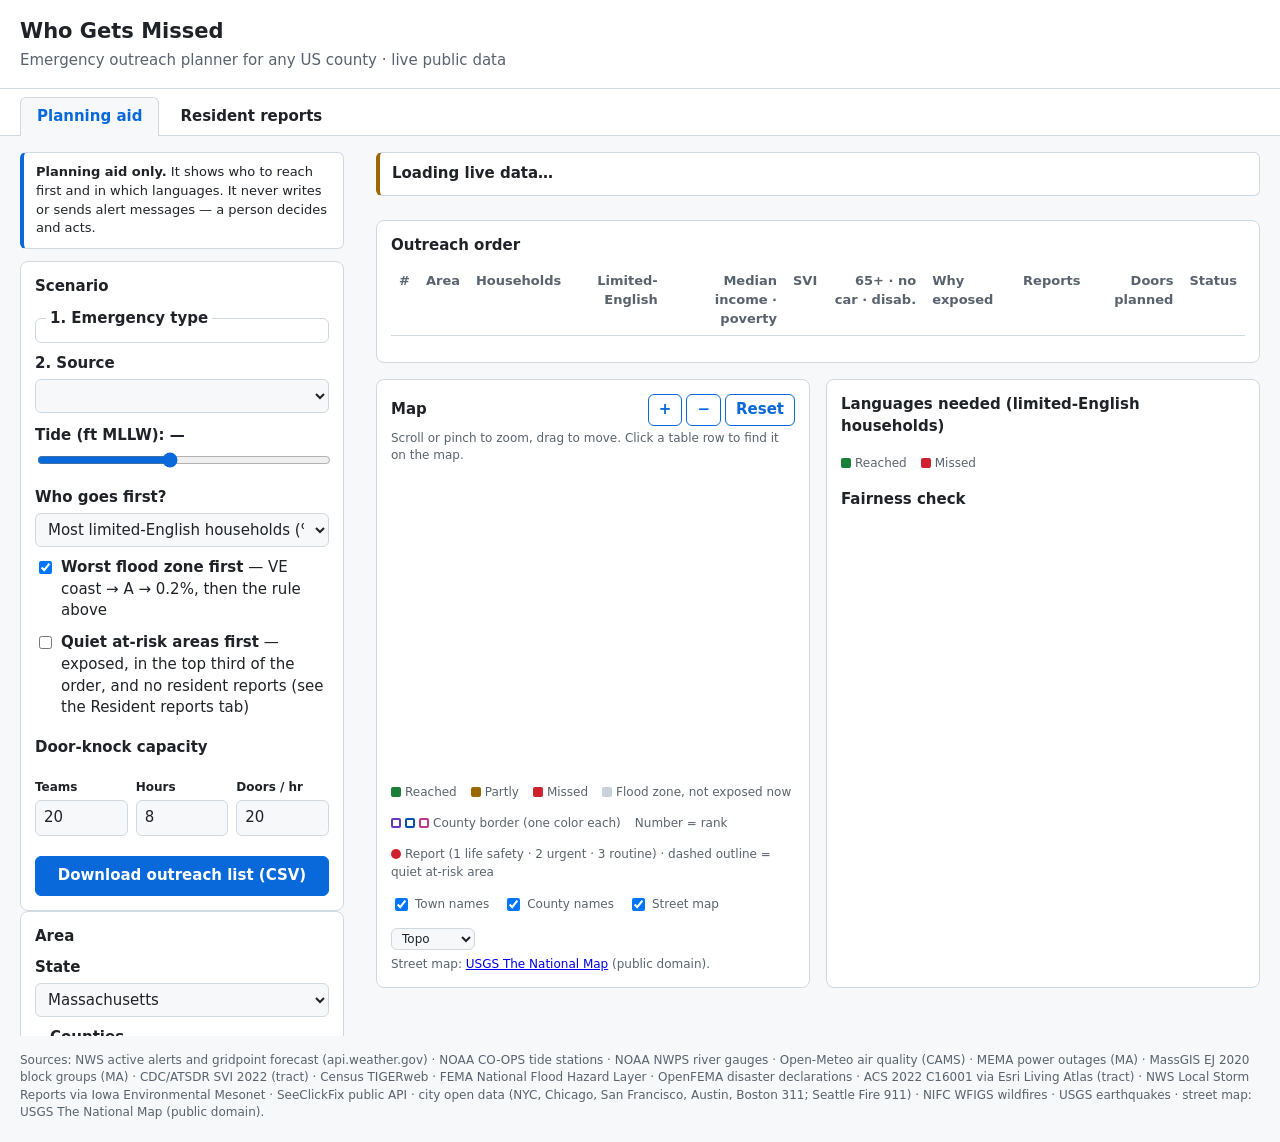
==== commit c6b9bbdb: "Live incident reports, real-map polish, scrolling side panel - Resident reports: live NWS storm repo" ====
--- a/demo/index.html
+++ b/demo/index.html
@@ -15,8 +15,10 @@
 h2{font-size:15px;margin:0 0 10px}
 .sub{color:var(--muted);margin:4px 0 0}
 .safety{margin:12px 20px 0;padding:10px 12px;border:1px solid var(--line);border-left:4px solid var(--accent);background:var(--card);color:var(--fg);border-radius:6px;font-size:13px}
-.layout{display:grid;grid-template-columns:340px 1fr;gap:16px;padding:16px 20px}
-@media (max-width:900px){.layout{grid-template-columns:1fr}}
+.layout{display:grid;grid-template-columns:340px 1fr;gap:16px;padding:16px 20px;align-items:start}
+/* Left panel scrolls on its own and stays in view while the results scroll. */
+.layout>aside{position:sticky;top:8px;max-height:calc(100vh - 16px);overflow-y:auto;overscroll-behavior:contain;padding-right:6px;scrollbar-gutter:stable;scrollbar-width:thin}
+@media (max-width:900px){.layout{grid-template-columns:1fr}.layout>aside{position:static;max-height:none;overflow:visible;padding-right:0}}
 .tabs{display:flex;gap:4px;padding:8px 20px 0;background:var(--card);border-bottom:1px solid var(--line)}
 .tabs button{width:auto;background:transparent;color:var(--fg);border:1px solid transparent;border-bottom:0;border-radius:6px 6px 0 0;padding:8px 16px;margin-bottom:-1px;font-weight:600}
 .tabs button[aria-selected="true"]{background:var(--bg);border-color:var(--line);color:var(--accent)}
@@ -260,7 +262,33 @@
   <aside>
     <p class="sos" role="note" style="margin:0 0 12px"><strong>Danger to life or a medical emergency? Call 911.</strong> This page collects reports for planning. It does not dispatch help.</p>
     <div class="card">
-      <h2>Add or import reports</h2>
+      <h2>Live incident reports</h2>
+      <label style="font-weight:400;display:flex;gap:6px;align-items:flex-start">
+        <input id="liveNws" type="checkbox" checked style="margin-top:4px">
+        <span><strong>NWS storm reports</strong> — flooding, damage, downed wires and rescues reported by spotters, the public and officials</span>
+      </label>
+      <label style="font-weight:400;display:flex;gap:6px;align-items:flex-start">
+        <input id="liveScf" type="checkbox" checked style="margin-top:4px">
+        <span><strong>SeeClickFix resident requests</strong> — open requests to the city; only emergency-related ones (flooding, wires, trees, gas, ice, blocked roads)</span>
+      </label>
+      <label style="font-weight:400;display:flex;gap:6px;align-items:flex-start">
+        <input id="liveCity" type="checkbox" checked style="margin-top:4px">
+        <span><strong>City 311 / 911</strong> — <span id="liveCityNames">NYC, Chicago, San Francisco, Austin, Boston 311 and Seattle Fire 911, when that county is loaded</span></span>
+      </label>
+      <label style="font-weight:400;display:flex;gap:6px;align-items:flex-start">
+        <input id="liveFire" type="checkbox" checked style="margin-top:4px">
+        <span><strong>Wildfires</strong> — active fires (NIFC), anywhere in the US</span>
+      </label>
+      <label style="font-weight:400;display:flex;gap:6px;align-items:flex-start">
+        <input id="liveQuake" type="checkbox" checked style="margin-top:4px">
+        <span><strong>Earthquakes people felt</strong> — USGS "Did You Feel It?", anywhere in the US</span>
+      </label>
+      <label for="liveHours">Time window</label>
+      <select id="liveHours"><option value="6">Last 6 hours</option><option value="24" selected>Last 24 hours</option><option value="72">Last 3 days</option><option value="168">Last 7 days</option><option value="720">Last 30 days</option><option value="2160">Last 90 days</option></select>
+      <p class="muted" id="liveRepNote" style="margin:6px 0 0" aria-live="polite">Watching for new reports…</p>
+    </div>
+    <div class="card">
+      <h2>Add or import your own reports</h2>
       <p class="muted" id="repArea" style="margin:0 0 6px"></p>
       <div class="row2">
         <div><label for="repType">Type</label><select id="repType"></select></div>
@@ -290,13 +318,13 @@
     <div id="mapSlotRep"></div>
     <div class="card" style="margin-top:16px">
       <h2>Incident queue <span class="muted" id="queueCount"></span></h2>
-      <p class="muted" style="margin:0 0 8px">Resident reports, sorted by severity, then oldest first. Click one to find it on the map. Medical and life-safety reports belong with 911.</p>
+      <p class="muted" style="margin:0 0 8px">Resident reports, sorted by severity, then newest first. Click one to find it on the map. Medical and life-safety reports belong with 911.</p>
       <ul class="queue" id="queue"></ul>
     </div>
   </section>
 </div>
 </main>
-<p class="muted" style="margin:0 20px 20px">Sources: NWS active alerts and gridpoint forecast (api.weather.gov) · NOAA CO-OPS tide stations · NOAA NWPS river gauges · Open-Meteo air quality (CAMS) · MEMA power outages (MA) · MassGIS EJ 2020 block groups (MA) · CDC/ATSDR SVI 2022 (tract) · Census TIGERweb · FEMA National Flood Hazard Layer · OpenFEMA disaster declarations · ACS 2022 C16001 via Esri Living Atlas (tract) · street map: USGS The National Map (public domain).</p>
+<p class="muted" style="margin:0 20px 20px">Sources: NWS active alerts and gridpoint forecast (api.weather.gov) · NOAA CO-OPS tide stations · NOAA NWPS river gauges · Open-Meteo air quality (CAMS) · MEMA power outages (MA) · MassGIS EJ 2020 block groups (MA) · CDC/ATSDR SVI 2022 (tract) · Census TIGERweb · FEMA National Flood Hazard Layer · OpenFEMA disaster declarations · ACS 2022 C16001 via Esri Living Atlas (tract) · NWS Local Storm Reports via Iowa Environmental Mesonet · SeeClickFix public API · city open data (NYC, Chicago, San Francisco, Austin, Boston 311; Seattle Fire 911) · NIFC WFIGS wildfires · USGS earthquakes · street map: USGS The National Map (public domain).</p>
 
 <!-- Core: planning logic + live data adapters. No DOM here, so it runs headless in Node. -->
 <script id="core">
@@ -597,8 +625,9 @@
   // ---------- resident reports ----------
   // Types and their default severity (1 = life safety, 2 = urgent, 3 = routine). Planners can change it.
   var REPORT_TYPES = [['medical', 'Medical emergency', 1], ['help', 'Person needs help', 1], ['fire', 'Fire or smoke', 1],
-    ['wire', 'Power line down', 2], ['flooding', 'Flooded road or home', 2], ['tree', 'Fallen tree', 3],
-    ['power', 'Power out', 3], ['other', 'Other', 3]];
+    ['wire', 'Power line down', 2], ['flooding', 'Flooded road or home', 2], ['damage', 'Storm damage', 2],
+    ['road', 'Road blocked or hazard', 2], ['tree', 'Fallen tree', 3], ['ice', 'Snow or ice hazard', 3],
+    ['power', 'Power out', 3], ['quake', 'Earthquake felt', 2], ['other', 'Other', 3]];
   var SEV_TEXT = { 1: 'Life safety', 2: 'Urgent', 3: 'Routine' };
   function reportType(id) { return REPORT_TYPES.filter(function (t) { return t[0] === id; })[0] || REPORT_TYPES[REPORT_TYPES.length - 1]; }
 
@@ -632,10 +661,10 @@
     });
     return counts;
   }
-  // Incident queue: one plain sort — severity first, then the oldest report. No hidden score.
+  // Incident queue: one plain sort — severity first, then the newest report. No hidden score.
   function incidentQueue(reports) {
     return reports.slice().sort(function (a, b) {
-      return (a.sev - b.sev) || (Date.parse(a.time) - Date.parse(b.time)) || (a.id < b.id ? -1 : 1);
+      return (a.sev - b.sev) || (Date.parse(b.time) - Date.parse(a.time)) || (a.id < b.id ? -1 : 1);
     });
   }
 
@@ -714,6 +743,254 @@
     return out;
   }
 
+  // ---------- live incident reports ----------
+  // Bounding box [w, s, e, n] of the loaded areas.
+  function areaBox(rows) {
+    var b = [Infinity, Infinity, -Infinity, -Infinity];
+    rows.forEach(function (r) { var q = rowBox(r); b[0] = Math.min(b[0], q[0]); b[1] = Math.min(b[1], q[1]); b[2] = Math.max(b[2], q[2]); b[3] = Math.max(b[3], q[3]); });
+    return b;
+  }
+  function inBox(lon, lat, b) { return lon >= b[0] && lon <= b[2] && lat >= b[1] && lat <= b[3]; }
+  function clip(s, n) { s = String(s || '').replace(/\s+/g, ' ').trim(); return s.length > n ? s.slice(0, n - 1) + '…' : s; }
+
+  // NWS Local Storm Reports: what trained spotters, the public, police and emergency managers told
+  // the Weather Service. Only impact reports count as incidents; pure measurements (rain totals,
+  // gusts, hail size, snow depth) are skipped.
+  var LSR_TYPES = {
+    'FLASH FLOOD': ['flooding', 2], 'FLOOD': ['flooding', 2], 'COASTAL FLOOD': ['flooding', 2], 'LAKESHORE FLOOD': ['flooding', 2],
+    'STORM SURGE': ['flooding', 2], 'TSTM WND DMG': ['damage', 2], 'NON-TSTM WND DMG': ['damage', 2], 'MARINE TSTM WND DMG': ['damage', 2],
+    'DOWNBURST': ['damage', 2], 'TORNADO': ['damage', 1], 'LIGHTNING': ['damage', 2], 'WILDFIRE': ['fire', 1],
+    'DEBRIS FLOW': ['road', 2], 'LANDSLIDE': ['road', 2], 'DUST STORM': ['road', 2], 'SNOW SQUALL': ['road', 2], 'AVALANCHE': ['help', 1],
+    'ICE STORM': ['ice', 2], 'FREEZING RAIN': ['ice', 3], 'BLIZZARD': ['ice', 2], 'HEAVY SNOW': ['ice', 3], 'SLEET': ['ice', 3],
+    'EXCESSIVE HEAT': ['help', 2], 'EXTREME HEAT': ['help', 2], 'EXTR WIND CHILL': ['help', 2], 'EXTREME COLD': ['help', 2]
+  };
+  var LIFE = /rescu|trapped|stranded|swept|injur|fatal|killed|died|missing|evacuat/i;
+  function lsrKind(typetext, remark) {
+    var t = LSR_TYPES[String(typetext || '').toUpperCase()];
+    if (!t) return null;
+    if (LIFE.test(remark)) return ['help', 1];
+    if (t[0] === 'damage' || t[0] === 'ice') {
+      if (/power ?lines?|wires?|utility pole|lines? down/i.test(remark)) return ['wire', 2];
+      if (/\btrees?\b|\blimbs?\b|\bbranch/i.test(remark) && t[1] > 1) return ['tree', 2];
+    }
+    return t;
+  }
+  function loadStormReports(box, abbr, hours) {
+    var now = Date.now(), iso = function (ms) { return new Date(ms).toISOString().slice(0, 16) + 'Z'; };
+    var url = 'https://mesonet.agron.iastate.edu/geojson/lsr.geojson?sts=' + iso(now - hours * 3600000) + '&ets=' + iso(now) +
+              (abbr ? '&states=' + abbr : '');
+    return getJSON(url).then(function (j) {
+      var out = [];
+      (j.features || []).forEach(function (f, n) {
+        var p = f.properties || {}, lon = Number(p.lon), lat = Number(p.lat);
+        if (!isFinite(lon) || !isFinite(lat) || !inBox(lon, lat, box)) return;
+        var k = lsrKind(p.typetext, p.remark);
+        if (!k) return;
+        var mag = p.magnitude && p.magnitude !== '0' ? ' ' + p.magnitude + (p.unit ? ' ' + String(p.unit).toLowerCase() : '') : '';
+        out.push({ id: 'nws-' + (p.product_id || n) + '-' + Math.round(lat * 1e4) + Math.round(lon * 1e4) + '-' + String(p.typetext).replace(/\W/g, ''),
+          lat: lat, lon: lon, type: k[0], sev: k[1], time: new Date(Date.parse(p.valid) || now).toISOString(),
+          note: clip(p.typetext.charAt(0) + p.typetext.slice(1).toLowerCase() + mag + ' near ' + (p.city || '?') +
+                (p.remark ? ': ' + p.remark : '') + (p.source ? ' (' + p.source + ')' : ''), 300),
+          source: 'nws', live: true,
+          url: 'https://mesonet.agron.iastate.edu/p.php?pid=' + encodeURIComponent(p.product_id || '') });
+      });
+      return out;
+    });
+  }
+
+  // SeeClickFix: requests residents file with their city (a public 311 network used by many US
+  // towns). Most are everyday issues, so only emergency-related ones are kept.
+  // Rules run on the request's title first (the city's category plus the resident's summary). The
+  // free-text description is noisy ("fire hydrant", "tree trim"), so it gets its own stricter test.
+  // [title test, description test or null, type, severity]
+  var SCF_RULES = [
+    [/gas (leak|odor|smell)|smell(s)? (of )?gas|\bfire\b(?! hydrant| alarm| lane| station| dep| code| damage| inspect)|smoke(?! detector| alarm)/i,
+     /gas (leak|odor|smell)|smell(s)? (of )?gas|(is|are|was|caught) on fire|house fire|smoke (is )?(coming|pouring)/i, 'fire', 1],
+    [/wellness|welfare check|person (in need|down)|no heat|without heat|heat(ing)? (out|not working)/i, null, 'help', 2],
+    [/(power|electric|utility) ?(line|wire)s? (down|fallen|sparking|hanging)|(down(ed)?|fallen|sparking|hanging) (power |electric |utility )?(line|wire)s?|wires? down|pole down/i,
+     /(power|electric|utility) (line|wire)s? (down|fallen|sparking)|(downed|fallen|sparking) (power |electric |utility )?(line|wire)s?|wires? (are )?down/i, 'wire', 2],
+    [/catch ?basin|storm drain|clogged drain|drain (clog|block)/i, null, 'flooding', 3],
+    [/flood|standing water|water (in|on|over) (the )?(street|road|basement|home)|sewer back|sewage back|under water|water main break/i,
+     /(street|road|basement|home|house|school) (is )?(completely )?flood(ed|ing)|flooding (in|on) (the )?(street|road|basement|home)|water over the road/i, 'flooding', 2],
+    [/sink ?hole|cave[- ]?in|road (collapse|closed|blocked|hazard)|(road|street|storm) debris|debris (in|on|blocking) (the )?(road|street)|blocking (the )?(street|road)|traffic signal (out|down|not working|knockdown)|signal out/i, null, 'road', 2],
+    [/(tree|limb|branch)e?s? (down|fallen|fell|blocking)|(down(ed)?|fallen) (tree|limb|branch)|tree emergency|hanging limb|has fallen|fallen down|will fall|fallen tree/i,
+     /(tree|limb|branch)e?s? (is |are )?(down|fell|fallen)|(downed|fallen) (tree|limb|branch)|(tree|limb) (is )?blocking (the )?(road|street)/i, 'tree', 3],
+    [/power (out|outage)|no power|power outage/i, null, 'power', 3],
+    [/\bic(e|y)\b|snow|unplowed|unshoveled|unshovelled|sleet|slippery/i, null, 'ice', 3]
+  ];
+  // Never incidents, even when a keyword matches ("Smoke Free Area", "Lost Item in Storm Drain").
+  var SCF_SKIP = /lost item|fire escape|exhaust|food vendor|smok(ing|e[- ]free)|vaping|planting|graffiti|noise|parking|pruning|tree trim|inspection only|information only/i;
+  function scfKind(title, desc) {
+    var i;
+    if (SCF_SKIP.test(title)) return null;
+    for (i = 0; i < SCF_RULES.length; i++) if (SCF_RULES[i][0].test(title)) return [SCF_RULES[i][2], SCF_RULES[i][3]];
+    for (i = 0; i < SCF_RULES.length; i++) if (SCF_RULES[i][1] && SCF_RULES[i][1].test(desc || '')) return [SCF_RULES[i][2], SCF_RULES[i][3]];
+    return null;
+  }
+  // Up to MAX_PAGES x 100 requests (newest first); page 1 tells how many pages exist, the rest load 2 at a time.
+  var SCF_MAX_PAGES = 20;
+  function loadResidentIssues(box, hours) {
+    var after = new Date(Date.now() - hours * 3600000).toISOString().slice(0, 19) + 'Z', out = [];
+    function url(n) {
+      return 'https://seeclickfix.com/api/v2/issues?' + qs({ min_lat: box[1], min_lng: box[0], max_lat: box[3], max_lng: box[2],
+        status: 'open,acknowledged', after: after, per_page: 100, page: n });
+    }
+    function take(j) {
+      (j.issues || []).forEach(function (s) {
+        var lat = Number(s.lat), lon = Number(s.lng);
+        if (!isFinite(lat) || !isFinite(lon)) return;
+        var title = s.summary || (s.request_type && s.request_type.title) || '';
+        var k = scfKind(title, s.description);
+        if (!k) return;
+        out.push({ id: 'scf-' + s.id, lat: lat, lon: lon, type: k[0], sev: k[1], time: new Date(Date.parse(s.created_at) || Date.now()).toISOString(),
+          note: clip(title + (s.description ? ': ' + s.description : '') + (s.address ? ' — ' + s.address : ''), 300),
+          source: 'scf', live: true, url: s.html_url || '' });
+      });
+    }
+    return getJSON(url(1)).then(function (j) {
+      take(j);
+      var pg = j.metadata && j.metadata.pagination, total = pg && pg.pages ? Number(pg.pages) : 1, last = Math.min(total, SCF_MAX_PAGES);
+      var rest = [];
+      for (var n = 2; n <= last; n++) rest.push(n);
+      function batch() {
+        if (!rest.length) return Promise.resolve();
+        // Two at a time: SeeClickFix rate-limits bursts (HTTP 429). A failed page keeps what loaded so far.
+        return Promise.all(rest.splice(0, 2).map(function (n) { return getJSON(url(n)).then(take); })).then(batch, function () {
+          out.partial = true; rest = [];
+        });
+      }
+      return batch().then(function () {
+        var seen = {};
+        out = out.filter(function (r) { return seen[r.id] ? false : (seen[r.id] = 1); });   // pages can shift while loading
+        out.truncated = total > SCF_MAX_PAGES;
+        out.scanned = Math.min(total, SCF_MAX_PAGES) * 100;
+        return out;
+      });
+    });
+  }
+
+  // ---------- city 311 and 911 feeds (open data portals) ----------
+  // Picked automatically when a loaded county is one of these. The server filter only trims volume;
+  // the same rules as SeeClickFix decide what counts. Closed requests are skipped.
+  var CITY_FEEDS = [
+    { key: 'nyc', name: 'NYC 311', counties: ['36005', '36047', '36061', '36081', '36085'], tz: 'America/New_York',
+      host: 'data.cityofnewyork.us', id: 'erm2-nwe9', time: 'created_date', lat: 'latitude', lon: 'longitude', idf: 'unique_key',
+      title: ['complaint_type', 'descriptor'], addr: 'incident_address', status: 'status' },
+    { key: 'chi', name: 'Chicago 311', counties: ['17031'], tz: 'America/Chicago',
+      host: 'data.cityofchicago.org', id: 'v6vf-nfxy', time: 'created_date', lat: 'latitude', lon: 'longitude', idf: 'sr_number',
+      title: ['sr_type'], addr: 'street_address', status: 'status', where: 'duplicate = false' },
+    { key: 'sf', name: 'San Francisco 311', counties: ['06075'], tz: 'America/Los_Angeles',
+      host: 'data.sfgov.org', id: 'vw6y-z8j6', time: 'requested_datetime', lat: 'lat', lon: 'long', idf: 'service_request_id',
+      title: ['service_name', 'service_subtype'], addr: 'address', status: 'status_description' },
+    { key: 'atx', name: 'Austin 311', counties: ['48453'], tz: 'America/Chicago',
+      host: 'data.austintexas.gov', id: 'xwdj-i9he', time: 'sr_created_date', lat: 'sr_location_lat', lon: 'sr_location_long', idf: 'sr_number',
+      title: ['sr_type_desc'], addr: 'sr_location', status: 'sr_status_desc' },
+    { key: 'sea', name: 'Seattle Fire 911', counties: ['53033'], tz: 'America/Los_Angeles', is911: true,
+      host: 'data.seattle.gov', id: 'kzjm-xkqj', time: 'datetime', lat: 'latitude', lon: 'longitude', idf: 'incident_number',
+      title: ['type'], addr: 'address' },
+    { key: 'bos', name: 'Boston 311', counties: ['25025'], tz: 'America/New_York', ckan: true,
+      host: 'data.boston.gov', id: '254adca6-64ab-4c5c-9fc0-a6da622be185', time: 'open_date', lat: 'latitude', lon: 'longitude', idf: 'case_id',
+      title: ['service_name', 'case_topic'], addr: 'full_address', status: 'case_status' }
+  ];
+  var CITY_KW = ['FLOOD', 'WATER ON', 'WATER IN', 'BASEMENT', 'SEWER', 'SEWAGE', 'CAVE', 'SINK', 'TREE EMERG', 'FALLEN', 'FALL', 'LIMB', 'BRANCH',
+    'WIRE', 'POWER', 'GAS', 'ODOR', 'SMOKE', 'FIRE', 'SNOW', 'ICY', 'SIGNAL', 'DEBRIS', 'STANDING WATER', 'WATER MAIN', 'DRAIN', 'CATCH BASIN',
+    'OUTAGE', 'HAZARD', 'RESCUE', 'ELECTRICAL', 'HAZMAT', 'FUEL', 'WATER JOB'];
+  // 911 dispatch types (Seattle Fire). Medical calls are left out: they are private and not a planning signal.
+  function fire911Kind(t) {
+    if (/alarm|illegal burn|test|false/i.test(t)) return null;
+    if (/rescue (water|extrication|rope|trench|confined|swift)|water rescue/i.test(t)) return ['help', 1];
+    if (/water job|flood/i.test(t)) return ['flooding', /major/i.test(t) ? 1 : 2];
+    if (/gas leak|hazmat|fire in (building|single|residen|commercial|high)|house fire|brush fire|wildland|w\/exp|major/i.test(t)) return ['fire', 1];
+    if (/natural gas|fuel spill|fire/i.test(t)) return ['fire', 2];   // gas odor, rubbish/dumpster/car fires
+    if (/wires? down|electrical problem|transformer/i.test(t)) return ['wire', 2];
+    if (/tree/i.test(t)) return ['tree', 3];
+    return null;
+  }
+  function cityFeedsFor(counties) {
+    return CITY_FEEDS.filter(function (f) { return f.counties.some(function (c) { return counties.indexOf(c) >= 0; }); });
+  }
+  // "YYYY-MM-DD HH:MM:SS" wall-clock time in a zone (open-data portals store local time without a zone).
+  function wallClock(ms, tz) {
+    var p = {};
+    new Intl.DateTimeFormat('en-US', { timeZone: tz, hourCycle: 'h23', year: 'numeric', month: '2-digit', day: '2-digit',
+      hour: '2-digit', minute: '2-digit', second: '2-digit' }).formatToParts(new Date(ms)).forEach(function (x) { p[x.type] = x.value; });
+    return p.year + '-' + p.month + '-' + p.day + ' ' + p.hour + ':' + p.minute + ':' + p.second;
+  }
+  function loadCityFeed(f, box, hours) {
+    var now = Date.now(), since = wallClock(now - hours * 3600000, f.tz);
+    var offset = Date.parse(wallClock(now, f.tz).replace(' ', 'T') + 'Z') - now;   // zone offset now, in ms
+    function toIso(v) {
+      v = String(v || '');
+      if (/([+-]\d\d(:?\d\d)?|Z)$/.test(v)) {
+        var z = Date.parse(v.replace(' ', 'T').replace(/([+-]\d\d)$/, '$1:00'));
+        if (isFinite(z)) return new Date(z).toISOString();
+      }
+      var ms = Date.parse(v.replace(' ', 'T').slice(0, 19) + 'Z');
+      return new Date(isFinite(ms) ? ms - offset : now).toISOString();
+    }
+    var like = [];
+    f.title.forEach(function (fld) { CITY_KW.forEach(function (k) {
+      like.push(f.ckan ? 'upper("' + fld + '") LIKE \'%' + k + '%\'' : 'upper(' + fld + ") like '%" + k + "%'");
+    }); });
+    var req;
+    if (f.ckan) {
+      var sql = 'SELECT * FROM "' + f.id + '" WHERE "' + f.time + '" > \'' + since + '\' AND "' + f.lat + '" IS NOT NULL AND (' + like.join(' OR ') +
+                ') ORDER BY "' + f.time + '" DESC LIMIT 1000';
+      req = getJSON('https://' + f.host + '/api/3/action/datastore_search_sql?sql=' + encodeURIComponent(sql)).then(function (j) { return (j.result && j.result.records) || []; });
+    } else {
+      var where = f.time + " > '" + since.replace(' ', 'T') + "' AND " + f.lat + ' IS NOT NULL AND (' + like.join(' OR ') + ')' + (f.where ? ' AND ' + f.where : '');
+      req = getJSON('https://' + f.host + '/resource/' + f.id + '.json?' + qs({ $where: where, $order: f.time + ' DESC', $limit: 1000 }));
+    }
+    return req.then(function (rows) {
+      var out = [];
+      rows.forEach(function (r) {
+        var lat = Number(r[f.lat]), lon = Number(r[f.lon]);
+        if (!isFinite(lat) || !isFinite(lon) || !lat || !inBox(lon, lat, box)) return;
+        if (f.status && /clos|complet|resolv|cancel/i.test(r[f.status] || '')) return;
+        var title = f.title.map(function (k) { return r[k]; }).filter(function (v, i, a) { return v && a.indexOf(v) === i; }).join(' — ').replace(/_/g, ' ');
+        var k = f.is911 ? fire911Kind(title) : scfKind(title, '');
+        if (!k) return;
+        out.push({ id: f.key + '-' + r[f.idf], lat: lat, lon: lon, type: k[0], sev: k[1], time: toIso(r[f.time]),
+          note: clip(title + (r[f.addr] ? ' — ' + r[f.addr] : ''), 300), source: 'city', srcName: f.name, live: true,
+          url: f.ckan ? 'https://data.boston.gov/dataset/311-service-requests' : 'https://' + f.host + '/d/' + f.id });
+      });
+      return out;
+    });
+  }
+
+  // ---------- wildfires (NIFC WFIGS current incidents) and felt earthquakes (USGS) ----------
+  function loadWildfires(box) {
+    var url = 'https://services3.arcgis.com/T4QMspbfLg3qTGWY/arcgis/rest/services/WFIGS_Incident_Locations_Current/FeatureServer/0/query?' + qs({
+      where: "IncidentTypeCategory='WF' AND FireOutDateTime IS NULL", geometry: box.join(','), geometryType: 'esriGeometryEnvelope', inSR: '4326',
+      spatialRel: 'esriSpatialRelIntersects', outSR: '4326', resultRecordCount: 500, f: 'json',
+      outFields: 'IncidentName,FireDiscoveryDateTime,IncidentSize,PercentContained,UniqueFireIdentifier,POOCounty' });
+    return getJSON(url).then(function (j) {
+      if (j.error) throw new Error(j.error.message || 'NIFC error');
+      return (j.features || []).filter(function (f) { return f.geometry; }).map(function (f) {
+        var a = f.attributes || {}, size = Number(a.IncidentSize) || 0, pc = a.PercentContained == null ? null : Number(a.PercentContained);
+        var sev = pc != null && pc >= 100 ? 3 : size >= 100 ? 1 : 2;
+        return { id: 'nifc-' + (a.UniqueFireIdentifier || f.geometry.x + ',' + f.geometry.y), lat: f.geometry.y, lon: f.geometry.x, type: 'fire', sev: sev,
+          time: new Date(a.FireDiscoveryDateTime || Date.now()).toISOString(),
+          note: clip('Wildfire: ' + (a.IncidentName || 'unnamed') + ' · ' + (size ? size.toLocaleString('en-US') + ' acres' : 'size unknown') +
+                (pc != null ? ' · ' + pc + '% contained' : '') + (a.POOCounty ? ' · ' + a.POOCounty + ' County' : ''), 300),
+          source: 'nifc', live: true, url: 'https://www.nifc.gov/fire-information/nfn' };
+      });
+    });
+  }
+  function loadFeltQuakes(box, hours) {
+    var url = 'https://earthquake.usgs.gov/fdsnws/event/1/query?' + qs({ format: 'geojson', minfelt: 1, orderby: 'time',
+      starttime: new Date(Date.now() - hours * 3600000).toISOString().slice(0, 19),
+      minlongitude: box[0], minlatitude: box[1], maxlongitude: box[2], maxlatitude: box[3] });
+    return getJSON(url).then(function (j) {
+      return (j.features || []).map(function (f) {
+        var p = f.properties || {}, c = f.geometry.coordinates, mag = Number(p.mag) || 0;
+        return { id: 'usgs-' + f.id, lat: c[1], lon: c[0], type: 'quake', sev: mag >= 5 ? 1 : mag >= 4 ? 2 : 3, time: new Date(p.time).toISOString(),
+          note: clip('M' + mag.toFixed(1) + ' earthquake, ' + (p.place || '') + ' · ' + (p.felt || 0) + (p.felt === 1 ? ' person' : ' people') + ' reported feeling it', 300),
+          source: 'usgs', live: true, url: p.url || '' };
+      });
+    });
+  }
+
   // ---------- live data adapters ----------
 
   function qs(o) {
@@ -743,7 +1020,8 @@
     function attempt(n) {
       return once().catch(function (e) {
         if (n <= 1) throw e;
-        return new Promise(function (res) { setTimeout(res, 1000); }).then(function () { return attempt(n - 1); });
+        var wait = /HTTP 429/.test(e.message) ? 4000 : 1000;   // rate-limited: back off longer
+        return new Promise(function (res) { setTimeout(res, wait); }).then(function () { return attempt(n - 1); });
       });
     }
     return attempt(opt.tries || 2);
@@ -1244,6 +1522,9 @@
 
   return { STATES: STATES, AREA_DEFAULT: AREA_DEFAULT, stateInfo: stateInfo, TIERS: TIERS, TIER_TEXT: TIER_TEXT, RULES: RULES,
            REPORT_TYPES: REPORT_TYPES, SEV_TEXT: SEV_TEXT, reportType: reportType, areaAt: areaAt, assignReports: assignReports,
+           areaBox: areaBox, lsrKind: lsrKind, scfKind: scfKind, loadStormReports: loadStormReports, loadResidentIssues: loadResidentIssues,
+           CITY_FEEDS: CITY_FEEDS, cityFeedsFor: cityFeedsFor, fire911Kind: fire911Kind, loadCityFeed: loadCityFeed, wallClock: wallClock,
+           loadWildfires: loadWildfires, loadFeltQuakes: loadFeltQuakes,
            incidentQueue: incidentQueue, reportsFromCSV: reportsFromCSV, reportsToCSV: reportsToCSV, sampleReports: sampleReports,
            HAZARDS: HAZARDS, classify: classify, coastalStage: coastalStage, inArea: inArea, exposure: exposure,
            LIVE_RULES: LIVE_RULES, GAUGE_KM: GAUGE_KM, OUTAGE_PCT: OUTAGE_PCT, heatLevel: heatLevel, aqiLevel: aqiLevel,
@@ -1353,26 +1634,124 @@
   function areaKey() { return DATA && DATA.area ? DATA.area.state + ':' + DATA.area.counties.slice().sort().join(',') : ''; }
   function loadReports(fromSnap) {
     var all = recall(LS.reports) || {};
-    REPORTS = Array.isArray(fromSnap) ? fromSnap : (all[areaKey()] || []);
+    REPORTS = Array.isArray(fromSnap) ? fromSnap : (all[areaKey()] || []).filter(function (r) { return !r.live; });
     reportsChanged(false);
   }
   function saveReports() {
     var all = recall(LS.reports) || {};
-    all[areaKey()] = REPORTS;
+    all[areaKey()] = REPORTS.filter(function (r) { return !r.live; });   // live reports are re-fetched, not stored
     store(LS.reports, all);
   }
+
+  // Live incident reports from every ticked source, kept only inside the loaded areas.
+  // A source that fails keeps its last list; an unticked source drops out.
+  var LIVE_SEQ = 0, LIVE_LAST = {};
+  var LIVE_SRC = { nws: 'NWS storm report', scf: 'SeeClickFix', city: 'City 311', nifc: 'NIFC wildfire', usgs: 'USGS felt report' };
+  var LIVE_NOUN = { nws: ['NWS storm report', 'NWS storm reports'], scf: ['SeeClickFix request', 'SeeClickFix requests'],
+                    city: ['city 311/911 report', 'city 311/911 reports'], nifc: ['active wildfire', 'active wildfires'], usgs: ['felt earthquake', 'felt earthquakes'] };
+  // Watching: every 30 s the page asks each source again once its own wait is up, and redraws only
+  // when something changed. Waits are per source (SeeClickFix rate-limits); 7+ day windows wait 5x longer.
+  var LIVE_EVERY = { nws: 60000, city: 60000, usgs: 60000, nifc: 120000, scf: 180000 };
+  var LIVE_TICK = 30000, LIVE_TIMER = null, LIVE_WATCH = false, LIVE_FP = '', LIVE_IDS = null, LIVE_CHANGE = null;
+  $('liveHours').value = '24';
+  function srcName(rep) { return rep.srcName || LIVE_SRC[rep.source] || ''; }
+  function liveSources(box, st, hrs) {
+    var feeds = DATA.area ? EMO.cityFeedsFor(DATA.area.counties) : [];
+    $('liveCityNames').textContent = feeds.length ? feeds.map(function (f) { return f.name; }).join(', ') + ' for this area'
+      : 'none for this area (NYC, Chicago, San Francisco, Austin, Boston, Seattle)';
+    return [
+      { k: 'nws', on: $('liveNws').checked, load: function () { return EMO.loadStormReports(box, st && st.abbr, hrs); } },
+      { k: 'scf', on: $('liveScf').checked, load: function () { return EMO.loadResidentIssues(box, hrs); } },
+      { k: 'city', on: $('liveCity').checked && feeds.length > 0, load: function () {
+          return Promise.all(feeds.map(function (f) { return EMO.loadCityFeed(f, box, hrs); })).then(function (lists) { return [].concat.apply([], lists); }); } },
+      { k: 'nifc', on: $('liveFire').checked, load: function () { return EMO.loadWildfires(box); } },
+      { k: 'usgs', on: $('liveQuake').checked, load: function () { return EMO.loadFeltQuakes(box, hrs); } }
+    ];
+  }
+  function refreshLiveReports(auto) {
+    if (!DATA || !DATA.rows || !DATA.rows.length) return Promise.resolve();
+    var seq = ++LIVE_SEQ, box = EMO.areaBox(DATA.rows), st = DATA.area ? EMO.stateInfo(DATA.area.state) : null;
+    var hrs = Number($('liveHours').value) || 24, key = areaKey() + ':' + hrs;
+    var srcs = liveSources(box, st, hrs).filter(function (s) { return s.on; });
+    function get(s) {
+      var c = LIVE_LAST[s.k];
+      var wait = LIVE_EVERY[s.k] * (hrs >= 168 ? 5 : 1);
+      if (auto === true && c && c.key === key && Date.now() - c.at < wait) return Promise.resolve({ reports: c.list });
+      return s.load().then(function (list) { LIVE_LAST[s.k] = { key: key, at: Date.now(), list: list }; return { reports: list }; },
+                           function (e) { return { err: e }; });
+    }
+    if (!srcs.length) {
+      if (auto === true && !REPORTS.some(function (r) { return r.live; })) return Promise.resolve();   // already off: nothing to redraw
+      REPORTS = REPORTS.filter(function (r) { return !r.live; });
+      $('liveRepNote').textContent = 'Live reports are off.';
+      setStatus('liverep', 'ok', 'Live incident reports: off');
+      reportsChanged();
+      return Promise.resolve();
+    }
+    if (auto !== true) setStatus('liverep', 'run', 'Checking live incident reports…');
+    return Promise.all(srcs.map(get)).then(function (res) {
+      if (seq !== LIVE_SEQ || !DATA) return;
+      var prev = REPORTS.filter(function (r) { return r.live; }), fresh = [], parts = [], failed = [], cut = '';
+      srcs.forEach(function (s, i) {
+        var r = res[i], k = s.k;
+        var list = r.err ? prev.filter(function (p) { return p.source === k; }) : r.reports.filter(function (p) { return EMO.areaAt([p.lon, p.lat], DATA.rows); });
+        if (r.err) failed.push(LIVE_SRC[k]);
+        if (!r.err && r.reports.truncated) cut = ' · SeeClickFix: newest ' + fmt(r.reports.scanned) + ' requests checked';
+        if (!r.err && r.reports.partial) cut = ' · SeeClickFix limited the request rate, so only the newest requests were checked';
+        fresh = fresh.concat(list);
+        parts.push(fmt(list.length) + ' ' + LIVE_NOUN[k][list.length === 1 ? 0 : 1]);
+      });
+      // Change check: same reports, same severity and type -> nothing to redraw.
+      var scope = key + '|' + srcs.map(function (s) { return s.k; }).join(',');
+      var fp = scope + '#' + fresh.map(function (r) { return r.id + ':' + r.sev + r.type; }).sort().join(',');
+      var changed = fp !== LIVE_FP, added = 0;
+      if (changed && LIVE_IDS && LIVE_FP.split('#')[0] === scope) {
+        fresh.forEach(function (r) { if (!LIVE_IDS[r.id]) added++; });
+        LIVE_CHANGE = { at: Date.now(), added: added };
+      } else if (changed) LIVE_CHANGE = null;                     // new area, window or sources: a fresh start, not a "change"
+      LIVE_FP = fp;
+      LIVE_IDS = {};
+      fresh.forEach(function (r) { LIVE_IDS[r.id] = 1; });
+      var when = hrs < 48 ? 'last ' + hrs + ' h' : 'last ' + Math.round(hrs / 24) + ' days', now = EMO.bostonStr(Date.now()).slice(11);
+      $('liveRepNote').textContent = parts.join(' · ') + ' (wildfires: all active; others: ' + when + ')' + cut +
+        ' · watching, checked ' + now + (LIVE_CHANGE ? ' · last change ' + EMO.bostonStr(LIVE_CHANGE.at).slice(11) +
+        (LIVE_CHANGE.added ? ' (+' + LIVE_CHANGE.added + ' new)' : '') : '') +
+        (failed.length ? ' · ' + failed.join(', ') + ' failed, showing the last list' : '');
+      setStatus('liverep', failed.length ? 'err' : 'ok', 'Live incident reports: ' + parts.join(', ') + (failed.length ? ' (' + failed.join(', ') + ' failed)' : ''));
+      if (changed || auto !== true) {
+        REPORTS = REPORTS.filter(function (r) { return !r.live; }).concat(fresh);
+        reportsChanged();
+      }
+    });
+  }
+  // The watch loop. It pauses while the tab is hidden and for opened snapshots.
+  function watchLive(on) {
+    LIVE_WATCH = !!on;
+    clearTimeout(LIVE_TIMER);
+    if (!LIVE_WATCH) return;
+    LIVE_TIMER = setTimeout(function () {
+      if (!LIVE_WATCH) return;
+      if (document.visibilityState === 'hidden') { watchLive(true); return; }
+      refreshLiveReports(true).then(function () { watchLive(LIVE_WATCH); }, function () { watchLive(LIVE_WATCH); });
+    }, LIVE_TICK);
+  }
+  document.addEventListener('visibilitychange', function () {
+    if (LIVE_WATCH && document.visibilityState === 'visible') refreshLiveReports(true);
+  });
+  ['liveNws', 'liveScf', 'liveCity', 'liveFire', 'liveQuake', 'liveHours'].forEach(function (id) { $(id).addEventListener('change', refreshLiveReports); });
   // Re-match reports to areas, redraw markers and queue, and re-plan.
   function reportsChanged(save) {
     if (!DATA) return;
     REPORT_COUNTS = REPORTS.length ? EMO.assignReports(REPORTS, DATA.rows) : null;
     if (save !== false) saveReports();
     var outside = REPORTS.filter(function (r) { return !r.areaId; }).length;
+    var nLive = REPORTS.filter(function (r) { return r.live; }).length, nOwn = REPORTS.length - nLive;
     $('tabRepCount').hidden = !REPORTS.length;
     $('tabRepCount').textContent = String(REPORTS.length);
-    $('repNoteLine').textContent = REPORTS.length
-      ? fmt(REPORTS.length) + ' report' + (REPORTS.length === 1 ? '' : 's') + (outside ? ' (' + outside + ' outside the loaded area)' : '') +
+    $('repNoteLine').textContent = nOwn
+      ? fmt(nOwn) + ' of your own report' + (nOwn === 1 ? '' : 's') + (outside ? ' (' + outside + ' outside the loaded area)' : '') +
         (REPORTS.some(function (r) { return r.source === 'sample'; }) ? ' · includes SAMPLE reports, not real' : '')
-      : 'No reports yet. CSV columns: lat, lon, and optional type, severity, time, note.';
+      : 'None of your own yet. CSV columns: lat, lon, and optional type, severity, time, note.';
     drawReports();
     renderQueue();
     render();
@@ -1419,9 +1798,10 @@
     setStatus('reports', 'ok', 'Loaded SAMPLE reports. They lean toward easy-to-reach areas on purpose, to show the gap.');
   });
   $('repClear').addEventListener('click', function () {
-    if (!REPORTS.length) return;
-    if (typeof confirm === 'function' && !confirm('Delete all ' + REPORTS.length + ' reports for this area? You can export them first.')) return;
-    REPORTS = [];
+    var own = REPORTS.filter(function (r) { return !r.live; }).length;
+    if (!own) return;
+    if (typeof confirm === 'function' && !confirm('Delete your ' + own + ' report' + (own === 1 ? '' : 's') + ' for this area? Live reports stay. You can export first.')) return;
+    REPORTS = REPORTS.filter(function (r) { return r.live; });
     reportsChanged();
   });
   $('quietFirst').addEventListener('change', render);
@@ -1447,7 +1827,16 @@
       if (rep.note) { mid.appendChild(el('br')); mid.appendChild(el('span', { 'class': 'muted' }, rep.note)); }
       if (rep.sev === 1 && (rep.type === 'medical' || rep.type === 'help')) { mid.appendChild(el('br')); mid.appendChild(el('span', { 'class': 'st-missed' }, 'Call 911 if not already done.')); }
       li.appendChild(mid);
-      li.appendChild(el('span', { 'class': 'muted' }, ago(rep.time) + (rep.source === 'sample' ? ' · sample' : '')));
+      var right = el('span', { 'class': 'muted', style: 'text-align:right' }, ago(rep.time) + (rep.source === 'sample' ? ' · sample' : ''));
+      if (srcName(rep)) {
+        right.appendChild(el('br'));
+        if (rep.url) {
+          var a = el('a', { href: rep.url, target: '_blank', rel: 'noopener', title: 'Open the original report' }, srcName(rep) + ' ↗');
+          a.addEventListener('click', function (e) { e.stopPropagation(); });
+          right.appendChild(a);
+        } else right.appendChild(document.createTextNode(srcName(rep)));
+      }
+      li.appendChild(right);
       function go() { zoomToPoint(rep.lon, rep.lat); }
       li.addEventListener('click', go);
       li.addEventListener('keydown', function (e) { if (e.key === 'Enter') go(); });
@@ -1578,6 +1967,8 @@
     buildMap();
     setAdding(false);
     loadReports(fromSnapshot ? data.reports : null);
+    if (!fromSnapshot) refreshLiveReports();
+    watchLive(!fromSnapshot);
     // Start on the type of the first live NWS alert for these towns; else the first type whose live
     // conditions meet the rule; otherwise coastal flood.
     var live = relevantAlerts();
@@ -2261,7 +2652,7 @@
       var c = svg('circle', { cx: xy[0].toFixed(1), cy: xy[1].toFixed(1), r: (base * k).toFixed(2),
         style: 'fill:' + SEV_COLOR[rep.sev] + ';stroke:var(--card);stroke-width:1.5;vector-effect:non-scaling-stroke' });
       c._r = base;
-      c.appendChild(svg('title', {}, EMO.reportType(rep.type)[1] + ' · ' + EMO.SEV_TEXT[rep.sev] + (rep.note ? ' · ' + rep.note : '') + ' · ' + ago(rep.time)));
+      c.appendChild(svg('title', {}, EMO.reportType(rep.type)[1] + ' · ' + EMO.SEV_TEXT[rep.sev] + (rep.note ? ' · ' + rep.note : '') + ' · ' + ago(rep.time) + (srcName(rep) ? ' · ' + srcName(rep) : '')));
       VIEW.reps.appendChild(c);
       VIEW.marks.push(c);
     });
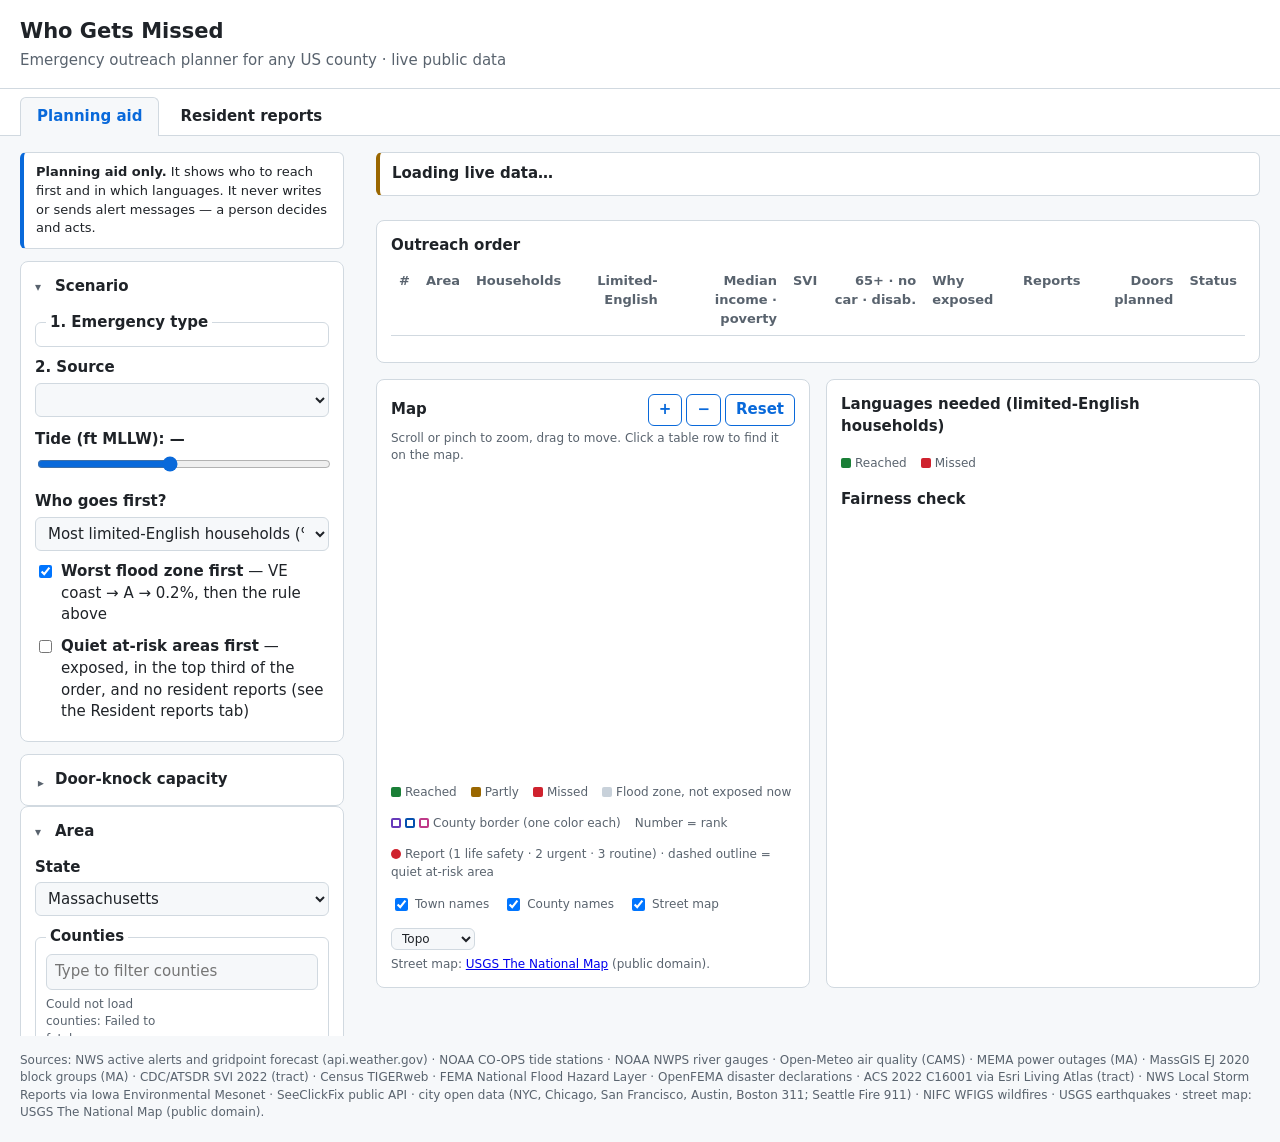
==== commit be5f6fbe: "Collapsible left-panel cards with one-line summaries; capacity in its own card" ====
--- a/demo/index.html
+++ b/demo/index.html
@@ -25,6 +25,17 @@
 .tabs .badge{margin-left:6px}
 .card{background:var(--card);color:var(--fg);border:1px solid var(--line);border-radius:8px;padding:14px}
 aside .card+.card{margin-top:12px}
+/* Collapsible left-panel cards: click the title to open or close. */
+details.fold>summary{display:flex;align-items:baseline;gap:8px;cursor:pointer;list-style:none;margin:-4px 0;padding:4px 0;border-radius:4px}
+details.fold>summary::-webkit-details-marker{display:none}
+details.fold>summary::before{content:'▾';color:var(--muted);font-size:12px;width:12px;flex:none;transition:transform .15s}
+details.fold:not([open])>summary::before{transform:rotate(-90deg)}
+details.fold>summary h2{margin:0}
+details.fold>summary:focus-visible{outline:2px solid var(--accent);outline-offset:2px}
+details.fold[open]>summary{margin-bottom:10px}
+.sumval{margin-left:auto;color:var(--muted);font-size:12px;font-weight:400;text-align:right;overflow:hidden;text-overflow:ellipsis;white-space:nowrap;max-width:55%}
+details.fold[open]>summary .sumval:not(#quietCount){display:none}
+@media (prefers-reduced-motion:reduce){details.fold>summary::before{transition:none}}
 label{display:block;font-weight:600;margin:10px 0 4px}
 select,input[type=number],input[type=text]{width:100%;padding:6px 8px;border:1px solid var(--line);border-radius:6px;background:var(--bg);color:var(--fg);font:inherit}
 input[type=range]{width:100%;accent-color:var(--accent)}
@@ -123,8 +134,8 @@
 <div class="layout" id="panelPlan" role="tabpanel" aria-labelledby="tabPlan">
   <aside>
     <p class="safety" role="note" style="margin:0 0 12px"><strong>Planning aid only.</strong> It shows who to reach first and in which languages. It never writes or sends alert messages — a person decides and acts.</p>
-    <div class="card">
-      <h2>Scenario</h2>
+    <details class="card fold" id="foldScenario" open>
+      <summary><h2>Scenario</h2><span class="sumval" id="sumScenario"></span></summary>
       <fieldset class="hzset">
         <legend>1. Emergency type</legend>
         <div class="hzgrid" id="hazards"></div>
@@ -159,8 +170,10 @@
         <input id="quietFirst" type="checkbox" style="margin-top:4px">
         <span><strong>Quiet at-risk areas first</strong> — exposed, in the top third of the order, and no resident reports (see the Resident reports tab)</span>
       </label>
-
-      <h2 style="margin-top:18px">Door-knock capacity</h2>
+    </details>
+
+    <details class="card fold" id="foldCapacity">
+      <summary><h2>Door-knock capacity</h2><span class="sumval" id="sumCapacity"></span></summary>
       <div class="row3">
         <div><label for="teams">Teams</label><input id="teams" type="number" min="0" max="500" value="20"></div>
         <div><label for="hours">Hours</label><input id="hours" type="number" min="0" max="72" value="8"></div>
@@ -168,11 +181,11 @@
       </div>
       <p class="muted" id="capNote"></p>
       <button id="csv" type="button" style="margin-top:8px">Download outreach list (CSV)</button>
-    </div>
+    </details>
 
     <div id="areaSlotPlan">
-    <div class="card" id="areaCard">
-      <h2>Area</h2>
+    <details class="card fold" id="areaCard" open>
+      <summary><h2>Area</h2><span class="sumval" id="sumArea"></span></summary>
       <label for="state">State</label>
       <select id="state"></select>
       <fieldset>
@@ -188,7 +201,7 @@
       </div>
       <input id="snapFile" type="file" accept="application/json,.json" hidden>
       <ul class="status" id="status" aria-live="polite" style="margin-top:10px"></ul>
-    </div>
+    </details>
     </div>
   </aside>
 
@@ -261,8 +274,8 @@
 <div class="layout" id="panelRep" role="tabpanel" aria-labelledby="tabRep" hidden>
   <aside>
     <p class="sos" role="note" style="margin:0 0 12px"><strong>Danger to life or a medical emergency? Call 911.</strong> This page collects reports for planning. It does not dispatch help.</p>
-    <div class="card">
-      <h2>Live incident reports</h2>
+    <details class="card fold" id="foldLive" open>
+      <summary><h2>Live incident reports</h2><span class="sumval" id="sumLive"></span></summary>
       <label style="font-weight:400;display:flex;gap:6px;align-items:flex-start">
         <input id="liveNws" type="checkbox" checked style="margin-top:4px">
         <span><strong>NWS storm reports</strong> — flooding, damage, downed wires and rescues reported by spotters, the public and officials</span>
@@ -286,9 +299,9 @@
       <label for="liveHours">Time window</label>
       <select id="liveHours"><option value="6">Last 6 hours</option><option value="24" selected>Last 24 hours</option><option value="72">Last 3 days</option><option value="168">Last 7 days</option><option value="720">Last 30 days</option><option value="2160">Last 90 days</option></select>
       <p class="muted" id="liveRepNote" style="margin:6px 0 0" aria-live="polite">Watching for new reports…</p>
-    </div>
-    <div class="card">
-      <h2>Add or import your own reports</h2>
+    </details>
+    <details class="card fold" id="foldAdd">
+      <summary><h2>Add or import your own reports</h2><span class="sumval" id="sumAdd"></span></summary>
       <p class="muted" id="repArea" style="margin:0 0 6px"></p>
       <div class="row2">
         <div><label for="repType">Type</label><select id="repType"></select></div>
@@ -306,12 +319,12 @@
       </div>
       <input id="repFile" type="file" accept=".csv,text/csv" hidden>
       <p class="muted" id="repNoteLine">CSV columns: lat, lon, and optional type, severity, time, note.</p>
-    </div>
-    <div class="card">
-      <h2>Quiet at-risk areas <span class="muted" id="quietCount"></span></h2>
+    </details>
+    <details class="card fold" id="foldQuiet" open>
+      <summary><h2>Quiet at-risk areas</h2><span class="sumval" id="quietCount"></span></summary>
       <p class="muted" style="margin:0 0 8px">Exposed in the current planning scenario, high in the outreach order, and nobody has reported anything. Silence here may mean people can't ask for help.</p>
       <ul class="queue" id="quietList"></ul>
-    </div>
+    </details>
     <div id="areaSlotRep"></div>
   </aside>
   <section aria-label="Resident reports">
@@ -2303,8 +2316,38 @@
     var p = EMO.plan(DATA.rows, opts());
     LAST = p;
     $('tideOut').textContent = isFinite(p.tide) ? p.tide.toFixed(1) : '—';
-    renderAlert(p); renderStats(p); renderTable(p); renderMap(p); renderLangs(p); renderFair(p); renderQuiet(p);
+    renderAlert(p); renderStats(p); renderTable(p); renderMap(p); renderLangs(p); renderFair(p); renderQuiet(p); renderFoldSums(p);
     return p;
+  }
+
+  // ---------- collapsible left-panel cards ----------
+  // Open/closed is remembered in this browser. A closed card shows a one-line summary instead.
+  var FOLDS = ['foldScenario', 'foldCapacity', 'areaCard', 'foldLive', 'foldAdd', 'foldQuiet'];
+  LS.folds = 'emo.folds.v1';
+  (function () {
+    var saved = recall(LS.folds) || {};
+    FOLDS.forEach(function (id) {
+      var d = $(id);
+      if (Object.prototype.hasOwnProperty.call(saved, id)) d.open = !!saved[id];
+      d.addEventListener('toggle', function () {
+        var s = recall(LS.folds) || {};
+        s[id] = d.open;
+        store(LS.folds, s);
+        if (d.open) queueTiles();
+      });
+    });
+  })();
+  function renderFoldSums(p) {
+    var t = Number($('teams').value) || 0, h = Number($('hours').value) || 0, r = Number($('rate').value) || 0;
+    $('sumCapacity').textContent = t + ' teams · ' + h + ' h · ' + r + ' doors/h = ' + fmt(t * h * r) + ' doors';
+    var st = DATA && DATA.area ? EMO.stateInfo(DATA.area.state) : null;
+    $('sumArea').textContent = DATA && DATA.area ? ((DATA.area.names || []).join(', ') || DATA.area.counties.length + ' counties') + (st ? ', ' + st.abbr : '') : '';
+    $('sumScenario').textContent = p ? $('alert').textContent.split('.')[0] : '';
+    var on = ['liveNws', 'liveScf', 'liveCity', 'liveFire', 'liveQuake'].filter(function (id) { return $(id).checked; }).length;
+    var live = REPORTS.filter(function (x) { return x.live; }).length, own = REPORTS.length - live;
+    var opt = $('liveHours'), label = { '6': '6 h', '24': '24 h', '72': '3 days', '168': '7 days', '720': '30 days', '2160': '90 days' }[opt.value] || '';
+    $('sumLive').textContent = on ? fmt(live) + (live === 1 ? ' report' : ' reports') + ' · ' + on + ' of 5 sources · ' + label : 'off';
+    $('sumAdd').textContent = own ? fmt(own) + ' of yours' : 'none yet';
   }
 
   // Reports tab: the quiet at-risk areas from the current planning scenario.
@@ -2315,7 +2358,7 @@
     box.textContent = '';
     if (!p.hasReports) { $('quietCount').textContent = ''; box.appendChild(el('li', { 'class': 'muted', style: 'cursor:default' }, 'Add or import reports to find quiet areas.')); return; }
     var q = p.items.filter(function (i) { return i.quiet; });
-    $('quietCount').textContent = '(' + q.length + ')';
+    $('quietCount').textContent = q.length + (q.length === 1 ? ' area' : ' areas');
     if (!q.length) { box.appendChild(el('li', { 'class': 'muted', style: 'cursor:default' }, 'None: every high-priority exposed area has at least one report.')); return; }
     q.slice(0, 100).forEach(function (it) {
       var r = it.row, li = el('li', { tabindex: '0', title: 'Show on map' });
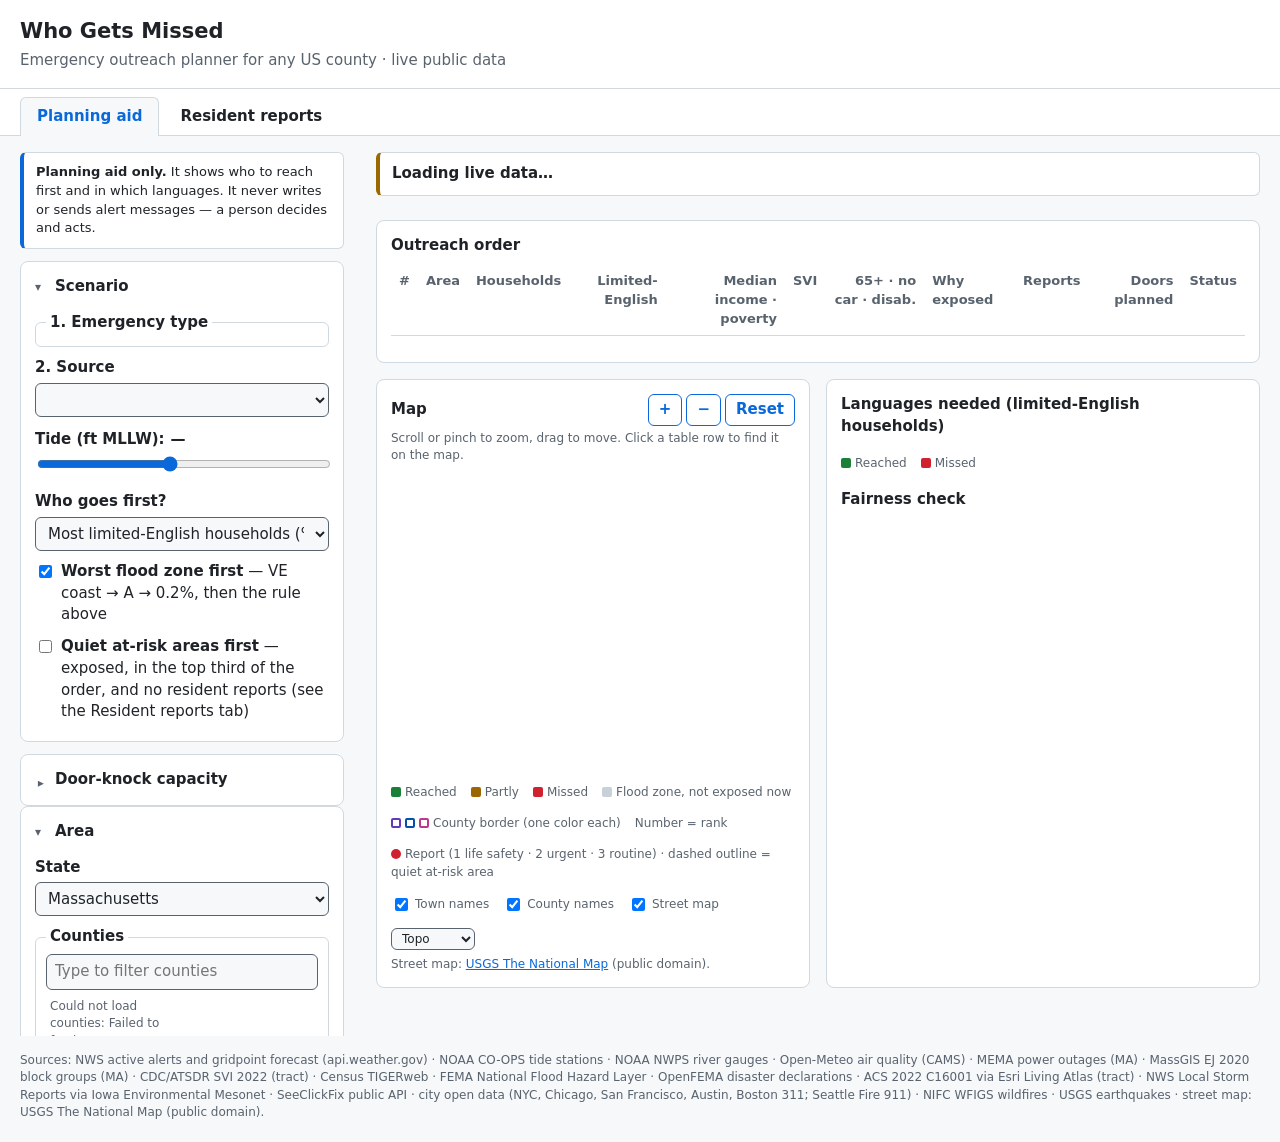
==== commit 27ac0e99: "Fix issues found in a full review - Tide slider range follows each station (was fixed at Boston's 8-" ====
--- a/demo/index.html
+++ b/demo/index.html
@@ -5,11 +5,12 @@
 <meta name="viewport" content="width=device-width,initial-scale=1">
 <title>Who Gets Missed — Emergency Outreach Planner</title>
 <style>
-:root{--bg:#f6f8fa;--card:#ffffff;--fg:#1f2328;--muted:#59636e;--line:#d1d9e0;--accent:#0969da;--ok:#1a7f37;--part:#9a6700;--miss:#cf222e;--water:#dbeafe;--land:#eef1f4;--zone:#c8d1da;--county:#6639ba;--cty0:#6639ba;--cty1:#0550ae;--cty2:#bf3989;--cty3:#1b7c83;--cty4:#7d4e2d;--cty5:#424a53}
+:root{color-scheme:light dark;--bg:#f6f8fa;--card:#ffffff;--fg:#1f2328;--muted:#59636e;--line:#d1d9e0;--accent:#0969da;--ok:#1a7f37;--part:#9a6700;--miss:#cf222e;--water:#dbeafe;--land:#eef1f4;--zone:#c8d1da;--county:#6639ba;--cty0:#6639ba;--cty1:#0550ae;--cty2:#bf3989;--cty3:#1b7c83;--cty4:#7d4e2d;--cty5:#424a53}
 @media (prefers-color-scheme:dark){:root{--bg:#0d1117;--card:#161b22;--fg:#e6edf3;--muted:#9198a1;--line:#30363d;--accent:#4493f8;--ok:#3fb950;--part:#d29922;--miss:#f85149;--water:#102a43;--land:#21262d;--zone:#3d444d;--county:#d2a8ff;--cty0:#d2a8ff;--cty1:#79c0ff;--cty2:#ff9bce;--cty3:#56d4dd;--cty4:#c9a27e;--cty5:#b1bac4}}
 *{box-sizing:border-box}
 [hidden]{display:none !important}
 body{margin:0;font:15px/1.45 system-ui,-apple-system,"Segoe UI",Roboto,sans-serif;background:var(--bg);color:var(--fg)}
+a{color:var(--accent)}
 header{padding:16px 20px;border-bottom:1px solid var(--line);background:var(--card);color:var(--fg)}
 h1{margin:0;font-size:21px}
 h2{font-size:15px;margin:0 0 10px}
@@ -37,14 +38,17 @@
 details.fold[open]>summary .sumval:not(#quietCount){display:none}
 @media (prefers-reduced-motion:reduce){details.fold>summary::before{transition:none}}
 label{display:block;font-weight:600;margin:10px 0 4px}
-select,input[type=number],input[type=text]{width:100%;padding:6px 8px;border:1px solid var(--line);border-radius:6px;background:var(--bg);color:var(--fg);font:inherit}
+select,input[type=number],input[type=text]{width:100%;padding:6px 8px;border:1px solid var(--muted);border-radius:6px;background:var(--bg);color:var(--fg);font:inherit}
 input[type=range]{width:100%;accent-color:var(--accent)}
+.tidehead{display:flex;align-items:baseline;gap:6px;margin:10px 0 4px}
+.tidehead label{margin:0}
+.tidehead output{font-weight:600}
 :focus-visible{outline:2px solid var(--accent);outline-offset:2px}
 fieldset{border:1px solid var(--line);border-radius:6px;margin:10px 0 0;padding:6px 10px}
 legend{font-weight:600;padding:0 4px}
 .towns{display:grid;grid-template-columns:1fr 1fr;gap:2px 8px;font-size:13px}
 .towns label{font-weight:400;margin:0;display:flex;gap:6px;align-items:center}
-.counties{max-height:190px;overflow:auto;padding-right:4px}
+.counties{max-height:190px;overflow:auto;padding:2px 4px}
 .hzset{margin-top:0}
 .hzgrid{display:grid;grid-template-columns:1fr 1fr;gap:6px}
 .hzgrid label{display:flex;gap:6px;align-items:center;margin:0;padding:6px 8px;border:1px solid var(--line);border-radius:6px;font-weight:500;font-size:13px;cursor:pointer;background:var(--card);color:var(--fg)}
@@ -65,7 +69,7 @@
 .sev1{background:var(--miss)} .sev2{background:var(--part)} .sev3{background:var(--muted)}
 .queue{list-style:none;margin:0;padding:0;max-height:360px;overflow:auto;font-size:13px}
 .queue li{display:grid;grid-template-columns:auto 1fr auto;gap:8px;align-items:start;padding:6px 4px;border-bottom:1px solid var(--line);cursor:pointer}
-.queue li:focus-visible{outline:2px solid var(--accent)}
+.queue li:focus-visible{outline:2px solid var(--accent);outline-offset:-2px}
 @media (max-width:640px){.stats{grid-template-columns:repeat(2,1fr)}}
 .stat{background:var(--card);color:var(--fg);border:1px solid var(--line);border-radius:8px;padding:10px}
 .stat b{display:block;font-size:22px;font-variant-numeric:tabular-nums}
@@ -86,7 +90,7 @@
 .st-partial{color:var(--part);font-weight:600}
 .st-missed{color:var(--miss);font-weight:600}
 tr.cut td{border-top:2px dashed var(--miss)}
-.bars{display:grid;grid-template-columns:150px 1fr 100px;gap:6px 8px;align-items:center;font-size:13px}
+.bars{display:grid;grid-template-columns:minmax(0,150px) 1fr minmax(0,100px);gap:6px 8px;align-items:center;font-size:13px}
 .bar{height:12px;border-radius:6px;background:var(--line);overflow:hidden;display:flex}
 .bar i{display:block;height:100%}
 .bar .r{background:var(--ok)}
@@ -146,7 +150,7 @@
       <p class="muted" id="countdown" role="timer" aria-live="off" style="font-variant-numeric:tabular-nums"></p>
 
       <div id="tideBox">
-        <label for="tide"><span id="tideLabel">Tide</span> (ft MLLW): <output id="tideOut" for="tide">—</output></label>
+        <div class="tidehead"><label for="tide"><span id="tideLabel">Tide</span> (ft MLLW):</label> <output id="tideOut" for="tide">—</output></div>
         <input id="tide" type="range" min="8" max="18" step="0.1" value="12.5">
         <p class="muted" id="stageNote"></p>
       </div>
@@ -528,7 +532,7 @@
     if (sc.hazard === 'coastal') {
       if (!r.zones) return undefined;
       var st = floodsAt(r.zones, stages);
-      if (!st || st.ft > sc.level) return null;
+      if (!st || !(st.ft <= sc.level)) return null;   // NaN level = no exposure, never everyone
       return { why: st.name + ' flood' + (st.nominal ? '' : ' (' + st.ft.toFixed(1) + ' ft)') + ' · ' + r.zones.join(', '), stage: st };
     }
     if (sc.hazard === 'flood') {
@@ -617,11 +621,20 @@
              hasReports: !!counts, items: items, totals: t, langs: langs };
   }
 
+  // One CSV cell. Text that starts with = + - @ (or a tab/CR) is prefixed with ' so a spreadsheet
+  // shows it instead of running it as a formula; numbers are left as they are.
+  function csvCell(v) {
+    var text = typeof v === 'string';
+    v = v == null ? '' : String(v);
+    if (text && /^[=+\-@\t\r]/.test(v)) v = "'" + v;
+    return /[",\r\n]/.test(v) ? '"' + v.replace(/"/g, '""') + '"' : v;
+  }
+
   function toCSV(p) {
     var head = ['rank', 'geoid', 'town', 'block_group', 'households', 'limited_english_households', 'LIMENGHHPCT',
                 'BG_MHHI', 'PCT_MINORITY', 'SVI', 'pct_age65_tract', 'pct_no_vehicle_tract', 'pct_disability_tract',
                 'flood_zones', 'why_exposed', 'resident_reports', 'quiet_at_risk', 'doors_planned', 'status', 'top_languages'];
-    function esc(v) { v = v == null ? '' : String(v); return /[",\n]/.test(v) ? '"' + v.replace(/"/g, '""') + '"' : v; }
+    function esc(v) { return csvCell(v); }
     var lines = [head.join(',')];
     p.items.forEach(function (it) {
       var r = it.row;
@@ -693,6 +706,22 @@
     }
     if (cell || row.length) { row.push(cell); rows.push(row); }
     return rows.filter(function (r) { return r.some(function (c) { return c.trim(); }); });
+  }
+
+  // CSV "type" text -> report type: exact id, then the full label, then keywords (wires before power,
+  // floods before roads), else "other".
+  var CSV_HINTS = [['medical', /medic|ambulanc|injur|hurt|sick|cardiac|breath/], ['help', /help|rescue|trapped|stranded|welfare|check on/],
+    ['fire', /fire|smoke|gas/], ['wire', /wire|power ?line|lines? down|pole/], ['flooding', /flood|water/], ['tree', /tree|limb|branch/],
+    ['road', /road|street|block|debris|sinkhole|cave/], ['damage', /damage|storm|roof/], ['ice', /\bic(e|y)\b|snow|sleet/],
+    ['quake', /quake|shak/], ['power', /power|outage|electric/]];
+  function csvType(raw) {
+    raw = String(raw || '').trim().toLowerCase();
+    if (!raw) return reportType('other');
+    var t = REPORT_TYPES.filter(function (x) { return raw === x[0] || raw === x[1].toLowerCase(); })[0] ||
+            REPORT_TYPES.filter(function (x) { return raw.indexOf(x[1].toLowerCase()) >= 0; })[0];
+    if (t) return t;
+    for (var i = 0; i < CSV_HINTS.length; i++) if (CSV_HINTS[i][1].test(raw)) return reportType(CSV_HINTS[i][0]);
+    return reportType('other');
   }
 
   // CSV with a header: lat, lon (or latitude/longitude/lng), and optional type, severity, time, note.
@@ -709,10 +738,14 @@
       var lat = Number(r[iLat]), lon = Number(r[iLon]);
       if (!isFinite(lat) || !isFinite(lon) || Math.abs(lat) > 90 || Math.abs(lon) > 180) { bad++; return; }
       var raw = iType >= 0 ? String(r[iType] || '').toLowerCase() : '';
-      var type = REPORT_TYPES.filter(function (x) { return raw === x[0] || raw.indexOf(x[1].toLowerCase().split(' ')[0]) >= 0; })[0] || reportType('other');
+      var type = csvType(raw);
       var sv = iSev >= 0 ? String(r[iSev] || '').toLowerCase() : '';
       var sev = /^[123]$/.test(sv) ? +sv : /life|critical|high/.test(sv) ? 1 : /urgent|medium/.test(sv) ? 2 : /low|routine/.test(sv) ? 3 : type[2];
-      var tm = iTime >= 0 ? Date.parse(r[iTime]) : NaN;
+      // "2026-10-24" alone and "2026-10-24 10:00" are read as local time (Safari rejects the space form).
+      var tv = iTime >= 0 ? String(r[iTime] || '').trim() : '';
+      if (/^\d{4}-\d\d-\d\d$/.test(tv)) tv += 'T00:00';
+      tv = tv.replace(/^(\d{4}-\d\d-\d\d) (\d)/, '$1T$2');
+      var tm = tv ? Date.parse(tv) : NaN;
       out.push({ id: 'csv' + n + '-' + Math.round(lat * 1e5) + Math.round(lon * 1e5), lat: lat, lon: lon, type: type[0], sev: sev,
                  time: new Date(isFinite(tm) ? tm : Date.now()).toISOString(), note: iNote >= 0 ? String(r[iNote] || '').slice(0, 300) : '', source: 'csv' });
     });
@@ -720,7 +753,7 @@
   }
 
   function reportsToCSV(reports) {
-    function esc(v) { v = v == null ? '' : String(v); return /[",\n]/.test(v) ? '"' + v.replace(/"/g, '""') + '"' : v; }
+    function esc(v) { return csvCell(v); }
     return ['lat,lon,type,severity,time,note,source,area_id'].concat(reports.map(function (r) {
       return [r.lat, r.lon, r.type, r.sev, r.time, r.note, r.source, r.areaId || ''].map(esc).join(',');
     })).join('\n') + '\n';
@@ -873,8 +906,9 @@
         });
       }
       return batch().then(function () {
-        var seen = {};
+        var seen = {}, partial = !!out.partial;
         out = out.filter(function (r) { return seen[r.id] ? false : (seen[r.id] = 1); });   // pages can shift while loading
+        out.partial = partial;
         out.truncated = total > SCF_MAX_PAGES;
         out.scanned = Math.min(total, SCF_MAX_PAGES) * 100;
         return out;
@@ -931,7 +965,8 @@
   }
   function loadCityFeed(f, box, hours) {
     var now = Date.now(), since = wallClock(now - hours * 3600000, f.tz);
-    var offset = Date.parse(wallClock(now, f.tz).replace(' ', 'T') + 'Z') - now;   // zone offset now, in ms
+    // Zone offset (whole minutes) at a given moment; DST changes inside the window are handled per record.
+    function offsetAt(ms) { return Math.round((Date.parse(wallClock(ms, f.tz).replace(' ', 'T') + 'Z') - ms) / 60000) * 60000; }
     function toIso(v) {
       v = String(v || '');
       if (/([+-]\d\d(:?\d\d)?|Z)$/.test(v)) {
@@ -939,7 +974,9 @@
         if (isFinite(z)) return new Date(z).toISOString();
       }
       var ms = Date.parse(v.replace(' ', 'T').slice(0, 19) + 'Z');
-      return new Date(isFinite(ms) ? ms - offset : now).toISOString();
+      if (!isFinite(ms)) return new Date(now).toISOString();
+      var guess = ms - offsetAt(ms);
+      return new Date(ms - offsetAt(guess)).toISOString();
     }
     var like = [];
     f.title.forEach(function (fld) { CITY_KW.forEach(function (k) {
@@ -1483,7 +1520,7 @@
       'bbox.xmax': box[2], 'bbox.ymax': box[3], srid: 'EPSG_4326' });
     var FLOOD = ['minor', 'moderate', 'major'];
     return getJSON(url).then(function (j) {
-      return (j.gauges || []).filter(function (g) { return !/harbor|bay|ocean|sound|mllw/i.test(g.name || ''); }).map(function (g) {
+      return (j.gauges || []).filter(function (g) { return !/\b(harbor|bay|ocean|sound)\b|mllw/i.test(g.name || ''); }).map(function (g) {
         var o = (g.status && g.status.observed) || {}, fc = (g.status && g.status.forecast) || {};
         var oc = String(o.floodCategory || ''), fcat = String(fc.floodCategory || '');
         return { lid: g.lid, name: g.name, pt: [g.longitude, g.latitude],
@@ -1571,6 +1608,28 @@
   // Stand-in flood tiers when there is no tide station: only the order matters (no feet shown).
   var NOMINAL = [{ name: 'Major', ft: 3, nominal: true }, { name: 'Moderate', ft: 2, nominal: true }, { name: 'Minor', ft: 1, nominal: true }];
   function stages() { return DATA && DATA.tide ? DATA.tide.stages : NOMINAL; }
+  // The tide slider spans this station's own range: 1 ft below its lowest reading or flood level, to
+  // 2 ft above the highest. A fixed range would clamp other stations' readings (Boston is 8-18 ft MLLW).
+  function tideRange(t) {
+    if (!t) return;
+    var vals = (t.stages || []).map(function (s) { return s.ft; })
+      .concat([t.latest && t.latest.v, t.nextHigh && t.nextHigh.v]).filter(function (v) { return typeof v === 'number' && isFinite(v); });
+    if (!vals.length) return;
+    var s = $('tide');
+    s.min = String(Math.floor(Math.min.apply(null, vals) - 1));
+    s.max = String(Math.ceil(Math.max.apply(null, vals) + 2));
+    var v = Number(s.value);
+    if (!(v >= Number(s.min) && v <= Number(s.max))) s.value = String(t.latest && isFinite(t.latest.v) ? t.latest.v : s.min);
+  }
+  // Set the slider, widening its range first if a value (e.g. a record storm peak) falls outside it.
+  function setTide(v) {
+    v = Number(v);
+    if (!isFinite(v)) return;
+    var s = $('tide');
+    if (v > Number(s.max)) s.max = String(Math.ceil(v + 1));
+    if (v < Number(s.min)) s.min = String(Math.floor(v - 1));
+    s.value = String(v);
+  }
   function unitWord(n) {
     var u = DATA && DATA.rows[0] && DATA.rows[0].unit === 'tract' ? 'tract' : 'block group';
     return u + (n === 1 ? '' : 's');
@@ -1843,7 +1902,7 @@
       var right = el('span', { 'class': 'muted', style: 'text-align:right' }, ago(rep.time) + (rep.source === 'sample' ? ' · sample' : ''));
       if (srcName(rep)) {
         right.appendChild(el('br'));
-        if (rep.url) {
+        if (rep.url && /^https?:\/\//i.test(rep.url)) {
           var a = el('a', { href: rep.url, target: '_blank', rel: 'noopener', title: 'Open the original report' }, srcName(rep) + ' ↗');
           a.addEventListener('click', function (e) { e.stopPropagation(); });
           right.appendChild(a);
@@ -1965,6 +2024,9 @@
 
   function useData(data, fromSnapshot) {
     DATA = data;
+    zoneRun++;                                        // stop the previous dataset's flood-zone loader
+    LIVE_SEQ++;                                       // drop live-report results still in flight for the old data
+    LIVE_LAST = {};
     VIEW = { paths: {}, labels: null, hl: null };
     var b = $('banner');
     if (fromSnapshot) {
@@ -1977,9 +2039,12 @@
     Array.prototype.slice.call($('rule').childNodes).forEach(function (o) { if (o.value === 'income') o.disabled = !hasIncome; });
     if (!hasIncome && $('rule').value === 'income') $('rule').value = 'poverty';
     $('tideLabel').textContent = data.tide ? data.tide.station.name + ' tide' : 'Tide';
+    tideRange(data.tide);
     buildMap();
     setAdding(false);
     loadReports(fromSnapshot ? data.reports : null);
+    // The previous area's live-report line must not linger while the new area's reports load.
+    $('liveRepNote').textContent = fromSnapshot ? 'Live reports are paused while a snapshot is open.' : 'Checking live incident reports…';
     if (!fromSnapshot) refreshLiveReports();
     watchLive(!fromSnapshot);
     // Start on the type of the first live NWS alert for these towns; else the first type whose live
@@ -2046,7 +2111,8 @@
     }
     return Promise.all([
       src('fc', 'NWS forecast', EMO.loadForecast(c, point), 'forecast', function (f) {
-        return 'NWS forecast (' + f.office + '): ' + f.heat.what + ' up to ' + f.heat.f + '°F · gusts ' + f.wind.mph + ' mph · snow ' + f.winter.snowIn + ' in';
+        return 'NWS forecast (' + f.office + '): ' + [f.heat.f != null ? f.heat.what + ' up to ' + f.heat.f + '°F' : null,
+          f.wind.mph != null ? 'gusts ' + f.wind.mph + ' mph' : null, 'snow ' + f.winter.snowIn + ' in'].filter(Boolean).join(' · ');
       }),
       src('gauges', 'NOAA river gauges', EMO.loadGauges(box), 'gauges', function (g) {
         return 'NOAA river gauges: ' + g.filter(function (x) { return x.flooding; }).length + ' of ' + g.length + ' at flood stage';
@@ -2075,13 +2141,14 @@
     if (h === 'heat') {
       if (!f) return none('forecast', 'NWS forecast');
       var x = f.heat;
+      if (x.f == null) return { ok: false, label: 'NWS forecast has no heat index or feels-like temperature for this area' };
       return { ok: true, active: x.active, label: 'NWS forecast: ' + x.what + ' up to ' + x.f + '°F' + (x.level ? ' · ' + x.level : ''),
         note: 'NWS gridpoint forecast (' + f.office + ') for the middle of this area, next 2 days. Peak ' + whenText(x.at) + '. Rule: ' + rule + '.',
         sc: { kind: 'live', hazard: 'heat', active: x.active, why: capFirst(x.what) + ' up to ' + x.f + '°F (forecast)' } };
     }
     if (h === 'winter') {
       if (!f) return none('forecast', 'NWS forecast');
-      var w = f.winter, txt = 'snow ' + w.snowIn + ' in · ice ' + w.iceIn + ' in · wind chill low ' + w.chillF + '°F';
+      var w = f.winter, txt = 'snow ' + w.snowIn + ' in · ice ' + w.iceIn + ' in' + (w.chillF != null ? ' · wind chill low ' + w.chillF + '°F' : '');
       return { ok: true, active: w.active, label: 'NWS forecast: ' + txt,
         note: 'NWS gridpoint forecast (' + f.office + '), next 2 days. Rule: ' + rule + '.',
         sc: { kind: 'live', hazard: 'winter', active: w.active, why: capFirst(txt) + ' (forecast)' } };
@@ -2089,6 +2156,7 @@
     if (h === 'wind') {
       if (!f) return none('forecast', 'NWS forecast');
       var g = f.wind;
+      if (g.mph == null) return { ok: false, label: 'NWS forecast has no wind gusts for this area' };
       return { ok: true, active: g.active, label: 'NWS forecast: gusts up to ' + g.mph + ' mph' + (g.level ? ' · ' + g.level : ''),
         note: 'NWS gridpoint forecast (' + f.office + '), next 2 days. Peak ' + whenText(g.at) + '. Rule: ' + rule + '.',
         sc: { kind: 'live', hazard: 'wind', active: g.active, why: 'Gusts up to ' + g.mph + ' mph (forecast)' } };
@@ -2248,7 +2316,7 @@
         var lvl = null;
         if (a.hazard === 'coastal') {
           var st = stages().filter(function (x) { return x.name === a.stageName; })[0];
-          lvl = st ? st.ft : null;
+          lvl = st ? st.ft : 99;                     // stage unknown: everyone in a coastal flood zone, like a what-if
         }
         return { kind: 'alert', hazard: a.hazard, level: lvl, area: alertArea(a), alert: a };
       }
@@ -2268,6 +2336,7 @@
   function applyEvent() {
     var v = $('event').value, t = DATA.tide, note = $('eventNote');
     var sc = scenario(), flood = !!(EMO.HAZARDS[sc.hazard] || {}).flood;
+    var mine = ++peakSeq;                            // any newer choice cancels a pending peak lookup
     $('tideBox').hidden = !isTideChoice(v);
     $('coastBox').hidden = !flood;
     $('zoneLegend').hidden = !flood;
@@ -2280,20 +2349,20 @@
     else if (sc.kind === 'whatif') note.textContent = 'What-if: everyone in the selected area is affected' +
       (flood ? ', in FEMA flood zones.' : '.') + ' No live alert is used.' +
       (sc.hazard === 'coastal' && !t ? ' No NOAA tide station with flood levels is near this area.' : '');
-    else if (v === 'now') { $('tide').value = t.latest.v; note.textContent = 'Observed ' + t.latest.t + ' (local time), NOAA ' + t.station.id + ' ' + t.station.name + '. New reading every 6 min.'; }
-    else if (v === 'next') { $('tide').value = t.nextHigh.v; note.textContent = 'Predicted for ' + t.nextHigh.t + '. Astronomical tide only — storm surge not included.'; }
+    else if (v === 'now') { setTide(t.latest.v); note.textContent = 'Observed ' + t.latest.t + ' (local time), NOAA ' + t.station.id + ' ' + t.station.name + '. New reading every 6 min.'; }
+    else if (v === 'next') { setTide(t.nextHigh.v); note.textContent = 'Predicted for ' + t.nextHigh.t + '. Astronomical tide only — storm surge not included.'; }
     else if (v.indexOf('ev:') === 0) {
       var ev = DATA.events.filter(function (e) { return 'ev:' + e.id === v; })[0];
       if (!ev) return;
-      if (ev.peak) { $('tide').value = ev.peak.v; note.textContent = peakText(ev); }
+      if (ev.peak) { setTide(ev.peak.v); note.textContent = peakText(ev); }
       else {
-        var mine = ++peakSeq;
         note.textContent = 'Looking up the peak tide for ' + ev.begin + '…';
+        var D1 = DATA;
         EMO.eventPeak(ev, t.station.id).then(function (p) {
-          if (mine !== peakSeq) return;
+          if (mine !== peakSeq || D1 !== DATA) return;
           if (!p) { note.textContent = 'No gauge data for this event.'; return; }
-          ev.peak = p; $('tide').value = p.v; note.textContent = peakText(ev); render();
-        }, function (e) { if (mine === peakSeq) note.textContent = 'Peak lookup failed: ' + e.message; });
+          ev.peak = p; setTide(p.v); note.textContent = peakText(ev); render();
+        }, function (e) { if (mine === peakSeq && D1 === DATA) note.textContent = 'Peak lookup failed: ' + e.message; });
       }
     } else note.textContent = 'Move the slider to test any tide.';
     render();
@@ -2337,12 +2406,13 @@
       });
     });
   })();
+  function firstSentence(s) { return String(s || '').split('. ')[0].replace(/\.$/, ''); }
   function renderFoldSums(p) {
     var t = Number($('teams').value) || 0, h = Number($('hours').value) || 0, r = Number($('rate').value) || 0;
     $('sumCapacity').textContent = t + ' teams · ' + h + ' h · ' + r + ' doors/h = ' + fmt(t * h * r) + ' doors';
     var st = DATA && DATA.area ? EMO.stateInfo(DATA.area.state) : null;
     $('sumArea').textContent = DATA && DATA.area ? ((DATA.area.names || []).join(', ') || DATA.area.counties.length + ' counties') + (st ? ', ' + st.abbr : '') : '';
-    $('sumScenario').textContent = p ? $('alert').textContent.split('.')[0] : '';
+    $('sumScenario').textContent = p ? firstSentence($('alert').textContent) : '';
     var on = ['liveNws', 'liveScf', 'liveCity', 'liveFire', 'liveQuake'].filter(function (id) { return $(id).checked; }).length;
     var live = REPORTS.filter(function (x) { return x.live; }).length, own = REPORTS.length - live;
     var opt = $('liveHours'), label = { '6': '6 h', '24': '24 h', '72': '3 days', '168': '7 days', '720': '30 days', '2160': '90 days' }[opt.value] || '';
@@ -2354,7 +2424,7 @@
   function renderQuiet(p) {
     var box = $('quietList'), st = DATA.area ? EMO.stateInfo(DATA.area.state) : null;
     $('repArea').textContent = 'Area: ' + ((DATA.area && DATA.area.names && DATA.area.names.join(', ')) || '') +
-      (st ? ' (' + st.name + ')' : '') + '. Scenario: ' + $('alert').textContent.split('.')[0] + '. Change the area below; change the scenario in the Planning aid tab.';
+      (st ? ' (' + st.name + ')' : '') + '. Scenario: ' + firstSentence($('alert').textContent) + '. Change the area below; change the scenario in the Planning aid tab.';
     box.textContent = '';
     if (!p.hasReports) { $('quietCount').textContent = ''; box.appendChild(el('li', { 'class': 'muted', style: 'cursor:default' }, 'Add or import reports to find quiet areas.')); return; }
     var q = p.items.filter(function (i) { return i.quiet; });
@@ -2778,6 +2848,8 @@
       down = null;
       delete pts[e.pointerId];
       if (Object.keys(pts).length < 2) pinch = null;
+      var left = Object.keys(pts);
+      if (left.length === 1) last = { x: pts[left[0]].x, y: pts[left[0]].y };   // no jump when one finger lifts
       if (!Object.keys(pts).length) { last = null; m.classList.remove('dragging'); }
     }
     m.addEventListener('pointerup', up);
@@ -2860,7 +2932,9 @@
     o.rule = other;
     var q = EMO.plan(DATA.rows, o);
     var pct = function (n) { return Math.round(n / t.lep * 100) + '%'; };
-    var names = { lep: 'limited-English first', income: 'lowest income first', svi: 'highest SVI first', size: 'biggest first' };
+    var names = { lep: 'limited-English first', income: 'lowest income first', poverty: 'most poverty first', svi: 'highest SVI first',
+                  age65: 'most adults 65+ first', noveh: 'most homes without a car first', disabl: 'most people with a disability first',
+                  size: 'biggest first' };
     $('fair').textContent = 'This rule (' + names[p.rule] + ') reaches ' + fmt(t.lepReached) + ' of ' + fmt(t.lep) +
       ' limited-English households (' + pct(t.lepReached) + '). ' + names[other].charAt(0).toUpperCase() + names[other].slice(1) +
       ' would reach ' + fmt(q.totals.lepReached) + ' (' + pct(q.totals.lepReached) + ').';
@@ -2869,7 +2943,8 @@
   // ---------- events ----------
   $('event').addEventListener('change', applyEvent);
   $('tide').addEventListener('input', function () { $('event').value = 'custom'; $('eventNote').textContent = 'Move the slider to test any tide.'; render(); });
-  ['rule', 'teams', 'hours', 'rate'].forEach(function (id) { $(id).addEventListener('input', render); });
+  ['teams', 'hours', 'rate'].forEach(function (id) { $(id).addEventListener('input', render); });
+  $('rule').addEventListener('change', render);
   $('coastFirst').addEventListener('change', render);
   $('baseMap').addEventListener('change', function () {
     $('attrib').hidden = !this.checked;
@@ -2975,13 +3050,14 @@
   function refreshTide() {
     if (!DATA || tideBusy) return;
     tideBusy = true;
-    var wasWaiting = waiting;
+    var wasWaiting = waiting, D0 = DATA;
     updateCountdown();
     // Tide, NWS alerts and live conditions are re-checked together; a failed source keeps its last value.
     var stF = DATA.area ? DATA.area.state : '25', info = EMO.stateInfo(stF);
     Promise.all([DATA.station ? EMO.loadTide(DATA.station).then(null, function (e) { return { err: e }; }) : Promise.resolve(null),
                  EMO.loadAlerts(stF).then(null, function () { return null; }),
                  loadLiveSources(DATA.rows, DATA.live, DATA.point, stF)]).then(function (res) {
+      if (D0 !== DATA) return;                       // the area changed while this ran: drop the old results
       var t = res[0], al = res[1];
       DATA.live = res[2];
       if (t && !t.err) {
@@ -3014,6 +3090,7 @@
       else if (t && t.err) setStatus('tide', 'err', 'Tide update failed (' + t.err.message + '). Showing the last reading; will retry.');
       store(LS.snap, DATA);
     }, function (e) {
+      if (D0 !== DATA) return;
       misses++;
       setStatus('tide', 'err', 'Live update failed (' + e.message + '). Showing the last data; will retry.');
     }).then(function () { tideBusy = false; planNext(); });
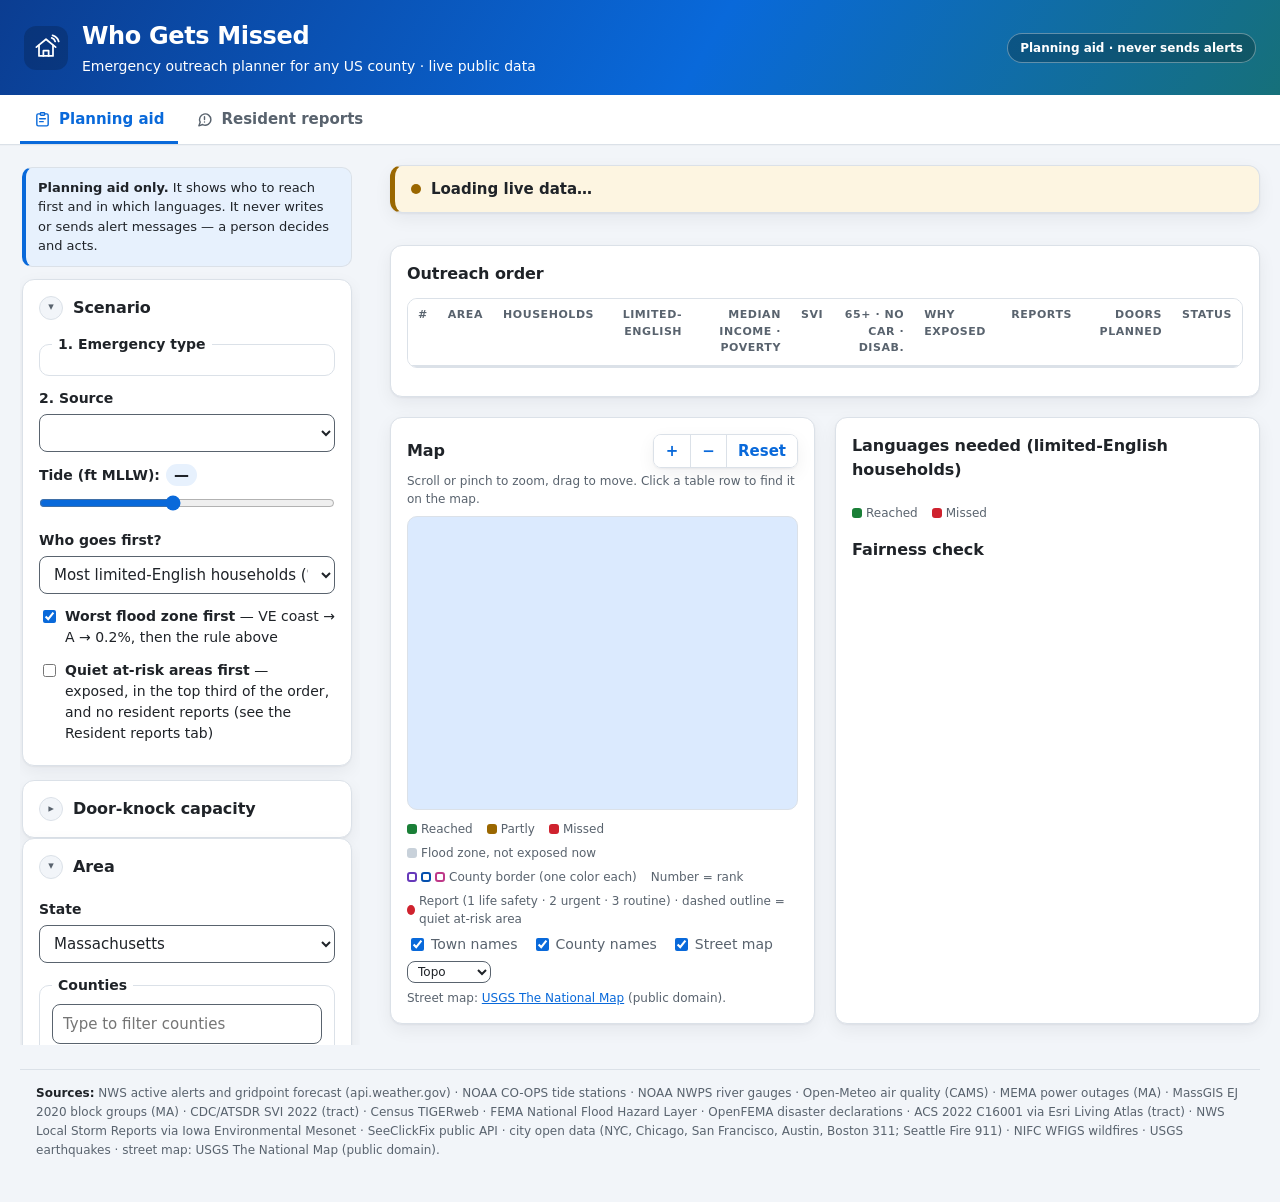
==== commit 1fdab498: "Visual redesign and second multi-agent review fixes Design: gradient header with logo, tab icons, ca" ====
--- a/demo/index.html
+++ b/demo/index.html
@@ -5,132 +5,215 @@
 <meta name="viewport" content="width=device-width,initial-scale=1">
 <title>Who Gets Missed — Emergency Outreach Planner</title>
 <style>
-:root{color-scheme:light dark;--bg:#f6f8fa;--card:#ffffff;--fg:#1f2328;--muted:#59636e;--line:#d1d9e0;--accent:#0969da;--ok:#1a7f37;--part:#9a6700;--miss:#cf222e;--water:#dbeafe;--land:#eef1f4;--zone:#c8d1da;--county:#6639ba;--cty0:#6639ba;--cty1:#0550ae;--cty2:#bf3989;--cty3:#1b7c83;--cty4:#7d4e2d;--cty5:#424a53}
-@media (prefers-color-scheme:dark){:root{--bg:#0d1117;--card:#161b22;--fg:#e6edf3;--muted:#9198a1;--line:#30363d;--accent:#4493f8;--ok:#3fb950;--part:#d29922;--miss:#f85149;--water:#102a43;--land:#21262d;--zone:#3d444d;--county:#d2a8ff;--cty0:#d2a8ff;--cty1:#79c0ff;--cty2:#ff9bce;--cty3:#56d4dd;--cty4:#c9a27e;--cty5:#b1bac4}}
+/* ---------- theme ---------- */
+:root{color-scheme:light dark;
+  --bg:#f2f5f9;--card:#ffffff;--fg:#1f2328;--muted:#59636e;--line:#dbe1e8;--accent:#0969da;--accent-ink:#0550ae;--accent-soft:#e7f1fd;
+  --row-hl:#f3f8ff;--zebra:#f8fafc;--ok:#1a7f37;--ok-soft:#e9f6ec;--part:#9a6700;--part-soft:#fdf5e1;--miss:#cf222e;--miss-soft:#fdeeee;
+  --water:#dbeafe;--land:#eef1f4;--zone:#c8d1da;--county:#6639ba;--cty0:#6639ba;--cty1:#0550ae;--cty2:#bf3989;--cty3:#1b7c83;--cty4:#7d4e2d;--cty5:#424a53;
+  --hero1:#0b3d91;--hero2:#0969da;--hero3:#16707a;--radius:12px;
+  --shadow:0 1px 2px rgba(15,23,42,.05),0 6px 18px rgba(15,23,42,.06);--shadow-lift:0 2px 4px rgba(15,23,42,.06),0 10px 24px rgba(15,23,42,.10)}
+@media (prefers-color-scheme:dark){:root{
+  --bg:#0d1117;--card:#161b22;--fg:#e6edf3;--muted:#9198a1;--line:#30363d;--accent:#4493f8;--accent-ink:#6cb0ff;--accent-soft:#10243f;
+  --row-hl:#182433;--zebra:#1a2029;--ok:#3fb950;--ok-soft:#0f2a1a;--part:#d29922;--part-soft:#2b220c;--miss:#f85149;--miss-soft:#2d1416;
+  --water:#102a43;--land:#21262d;--zone:#3d444d;--county:#d2a8ff;--cty0:#d2a8ff;--cty1:#79c0ff;--cty2:#ff9bce;--cty3:#56d4dd;--cty4:#c9a27e;--cty5:#b1bac4;
+  --hero1:#0d2547;--hero2:#12407a;--hero3:#0f4f57;--shadow:0 1px 2px rgba(0,0,0,.4);--shadow-lift:0 4px 16px rgba(0,0,0,.5)}}
 *{box-sizing:border-box}
 [hidden]{display:none !important}
-body{margin:0;font:15px/1.45 system-ui,-apple-system,"Segoe UI",Roboto,sans-serif;background:var(--bg);color:var(--fg)}
+body{margin:0;font:15px/1.5 system-ui,-apple-system,"Segoe UI",Roboto,sans-serif;background:var(--bg);color:var(--fg);-webkit-font-smoothing:antialiased}
 a{color:var(--accent)}
-header{padding:16px 20px;border-bottom:1px solid var(--line);background:var(--card);color:var(--fg)}
-h1{margin:0;font-size:21px}
-h2{font-size:15px;margin:0 0 10px}
-.sub{color:var(--muted);margin:4px 0 0}
-.safety{margin:12px 20px 0;padding:10px 12px;border:1px solid var(--line);border-left:4px solid var(--accent);background:var(--card);color:var(--fg);border-radius:6px;font-size:13px}
-.layout{display:grid;grid-template-columns:340px 1fr;gap:16px;padding:16px 20px;align-items:start}
+h1{margin:0;font-size:24px;font-weight:750;letter-spacing:-.015em}
+h2{font-size:16px;font-weight:650;margin:0 0 12px;letter-spacing:-.005em}
+.muted{color:var(--muted);font-size:12px}
+.visually-hidden{position:absolute;width:1px;height:1px;overflow:hidden;clip:rect(0 0 0 0);white-space:nowrap}
+:focus-visible{outline:2px solid var(--accent);outline-offset:2px}
+
+/* ---------- header and tabs ---------- */
+header.hero{display:flex;align-items:center;justify-content:space-between;gap:16px;flex-wrap:wrap;padding:18px 24px;color:#fff;
+  background:linear-gradient(120deg,var(--hero1),var(--hero2) 55%,var(--hero3))}
+.brand{display:flex;align-items:center;gap:14px}
+.logo{width:44px;height:44px;flex:none;border-radius:12px;background:rgba(0,0,0,.18);padding:8px;color:#fff}
+header.hero .sub{color:#fff;margin:2px 0 0;font-size:14px}
+.hero-chip{margin:0;padding:5px 12px;border-radius:999px;font-size:12px;font-weight:600;color:#fff;background:rgba(0,0,0,.22);border:1px solid rgba(255,255,255,.35);white-space:nowrap}
+.tabs{display:flex;gap:4px;padding:0 20px;background:var(--card);border-bottom:1px solid var(--line);box-shadow:0 1px 0 rgba(15,23,42,.02)}
+.tabs button{width:auto;display:inline-flex;align-items:center;gap:8px;background:transparent;color:var(--muted);border:0;border-bottom:3px solid transparent;
+  border-radius:0;padding:13px 14px 10px;margin:0;font-weight:650;box-shadow:none}
+.tabs button:hover{color:var(--fg);background:transparent}
+.tabs button[aria-selected="true"]{color:var(--accent);border-bottom-color:var(--accent);background:transparent}
+.tabs button svg{width:17px;height:17px;flex:none}
+.tabs .badge{margin-left:2px}
+.banner{margin:14px 20px 0;padding:10px 14px;border-radius:10px;border:1px solid var(--line);border-left:4px solid var(--part);background:var(--part-soft);color:var(--fg);font-size:13px}
+
+/* ---------- layout ---------- */
+.layout{display:grid;grid-template-columns:350px 1fr;gap:20px;padding:20px;align-items:start}
+/* Grid items may shrink below their content (wide table, long option text) instead of widening the page. */
+.layout>*{min-width:0}
 /* Left panel scrolls on its own and stays in view while the results scroll. */
-.layout>aside{position:sticky;top:8px;max-height:calc(100vh - 16px);overflow-y:auto;overscroll-behavior:contain;padding-right:6px;scrollbar-gutter:stable;scrollbar-width:thin}
-@media (max-width:900px){.layout{grid-template-columns:1fr}.layout>aside{position:static;max-height:none;overflow:visible;padding-right:0}}
-.tabs{display:flex;gap:4px;padding:8px 20px 0;background:var(--card);border-bottom:1px solid var(--line)}
-.tabs button{width:auto;background:transparent;color:var(--fg);border:1px solid transparent;border-bottom:0;border-radius:6px 6px 0 0;padding:8px 16px;margin-bottom:-1px;font-weight:600}
-.tabs button[aria-selected="true"]{background:var(--bg);border-color:var(--line);color:var(--accent)}
-.tabs .badge{margin-left:6px}
-.card{background:var(--card);color:var(--fg);border:1px solid var(--line);border-radius:8px;padding:14px}
-aside .card+.card{margin-top:12px}
-/* Collapsible left-panel cards: click the title to open or close. */
-details.fold>summary{display:flex;align-items:baseline;gap:8px;cursor:pointer;list-style:none;margin:-4px 0;padding:4px 0;border-radius:4px}
+.layout>aside{position:sticky;top:10px;max-height:calc(100vh - 20px);overflow-y:auto;overscroll-behavior:contain;padding:2px 8px 2px 2px;scrollbar-gutter:stable;scrollbar-width:thin}
+@media (max-width:900px){.layout{grid-template-columns:1fr;padding:14px}.layout>aside{position:static;max-height:none;overflow:visible;padding:0}}
+.card{background:var(--card);color:var(--fg);border:1px solid var(--line);border-radius:var(--radius);padding:16px;box-shadow:var(--shadow)}
+aside .card+.card{margin-top:14px}
+.grid2{display:grid;grid-template-columns:1fr 1fr;gap:20px;margin-top:20px}
+@media (max-width:1100px){.grid2{grid-template-columns:1fr}}
+.safety,.sos{margin:0 0 6px;padding:10px 12px;border-radius:10px;border:1px solid var(--line);border-left:4px solid var(--accent);background:var(--accent-soft);color:var(--fg);font-size:13px}
+.sos{border-left-color:var(--miss);background:var(--miss-soft)}
+footer.sources{margin:4px 20px 28px;padding:14px 16px;border-top:1px solid var(--line);color:var(--muted);font-size:12px;line-height:1.6}
+footer.sources strong{color:var(--fg)}
+
+/* ---------- collapsible left-panel cards ---------- */
+details.fold>summary{display:flex;align-items:center;gap:10px;cursor:pointer;list-style:none;margin:-8px -10px;padding:8px 10px;border-radius:10px;transition:background-color .15s}
+details.fold>summary:hover{background:var(--row-hl)}
 details.fold>summary::-webkit-details-marker{display:none}
-details.fold>summary::before{content:'▾';color:var(--muted);font-size:12px;width:12px;flex:none;transition:transform .15s}
+details.fold>summary::before{content:'▾';display:grid;place-items:center;width:22px;height:22px;flex:none;border-radius:50%;background:var(--bg);border:1px solid var(--line);
+  color:var(--muted);font-size:11px;transition:transform .15s}
 details.fold:not([open])>summary::before{transform:rotate(-90deg)}
 details.fold>summary h2{margin:0}
-details.fold>summary:focus-visible{outline:2px solid var(--accent);outline-offset:2px}
-details.fold[open]>summary{margin-bottom:10px}
-.sumval{margin-left:auto;color:var(--muted);font-size:12px;font-weight:400;text-align:right;overflow:hidden;text-overflow:ellipsis;white-space:nowrap;max-width:55%}
+details.fold>summary:focus-visible{outline:2px solid var(--accent);outline-offset:0}
+details.fold[open]>summary{margin-bottom:6px}
+.sumval{margin-left:auto;color:var(--muted);font-size:12px;font-weight:500;text-align:right;overflow:hidden;text-overflow:ellipsis;white-space:nowrap;max-width:55%}
 details.fold[open]>summary .sumval:not(#quietCount){display:none}
-@media (prefers-reduced-motion:reduce){details.fold>summary::before{transition:none}}
-label{display:block;font-weight:600;margin:10px 0 4px}
-select,input[type=number],input[type=text]{width:100%;padding:6px 8px;border:1px solid var(--muted);border-radius:6px;background:var(--bg);color:var(--fg);font:inherit}
-input[type=range]{width:100%;accent-color:var(--accent)}
-.tidehead{display:flex;align-items:baseline;gap:6px;margin:10px 0 4px}
+#quietCount{padding:1px 8px;border-radius:999px;background:var(--bg);border:1px solid var(--line)}
+#quietCount:empty{display:none}
+
+/* ---------- form controls ---------- */
+label{display:block;font-weight:600;margin:12px 0 5px;font-size:14px}
+select,input[type=number],input[type=text]{width:100%;padding:8px 10px;border:1px solid var(--muted);border-radius:8px;background:var(--card);color:var(--fg);font:inherit;
+  transition:border-color .15s,box-shadow .15s}
+select:hover,input[type=number]:hover,input[type=text]:hover{border-color:var(--fg)}
+select:focus-visible,input[type=number]:focus-visible,input[type=text]:focus-visible{outline:2px solid transparent;outline-offset:1px;border-color:var(--accent);box-shadow:0 0 0 3px var(--accent-soft),0 0 0 4px var(--accent)}
+input[type=range]{width:100%;accent-color:var(--accent);margin:4px 0}
+input[type=checkbox],input[type=radio]{accent-color:var(--accent)}
+.tidehead{display:flex;align-items:baseline;gap:6px;margin:12px 0 5px}
 .tidehead label{margin:0}
-.tidehead output{font-weight:600}
-:focus-visible{outline:2px solid var(--accent);outline-offset:2px}
-fieldset{border:1px solid var(--line);border-radius:6px;margin:10px 0 0;padding:6px 10px}
-legend{font-weight:600;padding:0 4px}
+.tidehead output{font-weight:700;font-variant-numeric:tabular-nums;padding:0 8px;border-radius:999px;background:var(--accent-soft);color:var(--fg)}
+fieldset{border:1px solid var(--line);border-radius:10px;margin:12px 0 0;padding:8px 12px 12px}
+legend{font-weight:650;padding:0 6px;font-size:14px}
+.hzset{margin-top:2px}
+.hzgrid{display:grid;grid-template-columns:1fr 1fr;gap:8px}
+.hzgrid label{display:flex;gap:8px;align-items:center;margin:0;padding:8px 10px;border:1px solid var(--line);border-radius:10px;font-weight:550;font-size:13px;cursor:pointer;
+  background:var(--card);color:var(--fg);transition:border-color .15s,background-color .15s,box-shadow .15s}
+.hzgrid label:hover{border-color:var(--accent);box-shadow:var(--shadow)}
+.hzgrid label.on{border-color:var(--accent);background:var(--accent-soft);box-shadow:inset 3px 0 0 var(--accent);font-weight:700}
+.hzgrid label:focus-within{outline:2px solid var(--accent);outline-offset:1px}
+.hzgrid input{margin:0}
 .towns{display:grid;grid-template-columns:1fr 1fr;gap:2px 8px;font-size:13px}
-.towns label{font-weight:400;margin:0;display:flex;gap:6px;align-items:center}
+.towns label{font-weight:400;margin:0;display:flex;gap:6px;align-items:center;padding:2px 4px;border-radius:6px;font-size:13px}
+.towns label:hover{background:var(--row-hl)}
 .counties{max-height:190px;overflow:auto;padding:2px 4px}
-.hzset{margin-top:0}
-.hzgrid{display:grid;grid-template-columns:1fr 1fr;gap:6px}
-.hzgrid label{display:flex;gap:6px;align-items:center;margin:0;padding:6px 8px;border:1px solid var(--line);border-radius:6px;font-weight:500;font-size:13px;cursor:pointer;background:var(--card);color:var(--fg)}
-.hzgrid label.on{border-color:var(--accent);box-shadow:inset 3px 0 0 var(--accent);font-weight:700}
-.hzgrid label:focus-within{outline:2px solid var(--accent);outline-offset:1px}
-.hzgrid input{accent-color:var(--accent);margin:0}
-.badge{margin-left:auto;font-size:11px;padding:1px 6px;border-radius:9px;background:var(--miss);color:var(--card);white-space:nowrap}
-.row3{display:grid;grid-template-columns:repeat(3,1fr);gap:8px}
+.row2{display:grid;grid-template-columns:1fr 1fr;gap:10px}
+.row3{display:grid;grid-template-columns:repeat(3,1fr);gap:10px}
 .row3 label{font-size:12px}
-.stats{display:grid;grid-template-columns:repeat(5,1fr);gap:10px;margin-bottom:12px}
+
+/* ---------- buttons ---------- */
+button{padding:9px 14px;border-radius:8px;border:1px solid var(--accent);background:var(--accent);color:var(--card);font:inherit;font-weight:650;cursor:pointer;width:100%;
+  box-shadow:0 1px 2px rgba(15,23,42,.12);transition:background-color .15s,border-color .15s,box-shadow .15s,transform .05s}
+button:hover{background:var(--accent-ink);border-color:var(--accent-ink)}
+button:active{transform:translateY(1px)}
+button.ghost{background:var(--card);color:var(--accent);border-color:var(--line);box-shadow:none}
+button.ghost:hover{background:var(--accent-soft);border-color:var(--accent)}
+button:disabled{opacity:.6;cursor:wait}
+button[aria-pressed="true"],button[aria-pressed="true"]:hover{background:var(--miss);border-color:var(--miss);color:var(--card)}
+.btns{display:grid;grid-template-columns:1fr 1fr;gap:8px;margin-top:8px}
+
+/* ---------- status, alert, stats ---------- */
+.status{list-style:none;margin:0;padding:0;font-size:12px}
+.status li{display:grid;grid-template-columns:18px 1fr;gap:4px;padding:3px 0;border-bottom:1px dashed var(--line)}
+.status li:last-child{border-bottom:0}
+.status .ok{color:var(--ok)} .status .err{color:var(--miss)} .status .run{color:var(--part)}
+.alert{display:flex;align-items:center;gap:10px;padding:12px 16px;border-radius:var(--radius);font-weight:650;margin-bottom:16px;border:1px solid var(--line);border-left-width:5px;
+  background:var(--card);color:var(--fg);box-shadow:var(--shadow)}
+.alert::before{content:'';width:10px;height:10px;flex:none;border-radius:50%;background:var(--muted)}
+.alert.on{border-left-color:var(--miss);background:var(--miss-soft)}
+.alert.on::before{background:var(--miss);box-shadow:0 0 0 0 var(--miss);animation:pulse 1.8s ease-out infinite}
+.alert.off{border-left-color:var(--ok);background:var(--ok-soft)}
+.alert.off::before{background:var(--ok)}
+.alert.wait{border-left-color:var(--part);background:var(--part-soft)}
+.alert.wait::before{background:var(--part)}
+@keyframes pulse{0%{box-shadow:0 0 0 0 rgba(207,34,46,.45)}100%{box-shadow:0 0 0 10px rgba(207,34,46,0)}}
+.stats{display:grid;grid-template-columns:repeat(5,1fr);gap:12px;margin-bottom:16px}
 @media (max-width:1100px){.stats{grid-template-columns:repeat(3,1fr)}}
-.row2{display:grid;grid-template-columns:1fr 1fr;gap:8px}
-.sos{margin:0 0 6px;padding:8px 10px;border-radius:6px;border:1px solid var(--line);border-left:4px solid var(--miss);background:var(--card);color:var(--fg);font-size:13px}
-button[aria-pressed="true"]{background:var(--miss);border-color:var(--miss);color:var(--card)}
-#map.adding{cursor:crosshair}
-.quiet{display:inline-block;margin-left:4px;font-size:11px;padding:0 6px;border-radius:9px;border:1px dashed var(--miss);color:var(--miss);font-weight:700;white-space:nowrap}
-.sev{display:inline-block;min-width:22px;text-align:center;font-size:11px;font-weight:700;padding:1px 6px;border-radius:9px;color:var(--card)}
-.sev1{background:var(--miss)} .sev2{background:var(--part)} .sev3{background:var(--muted)}
-.queue{list-style:none;margin:0;padding:0;max-height:360px;overflow:auto;font-size:13px}
-.queue li{display:grid;grid-template-columns:auto 1fr auto;gap:8px;align-items:start;padding:6px 4px;border-bottom:1px solid var(--line);cursor:pointer}
-.queue li:focus-visible{outline:2px solid var(--accent);outline-offset:-2px}
 @media (max-width:640px){.stats{grid-template-columns:repeat(2,1fr)}}
-.stat{background:var(--card);color:var(--fg);border:1px solid var(--line);border-radius:8px;padding:10px}
-.stat b{display:block;font-size:22px;font-variant-numeric:tabular-nums}
+.stat{background:var(--card);color:var(--fg);border:1px solid var(--line);border-top:3px solid var(--accent);border-radius:var(--radius);padding:12px 14px;box-shadow:var(--shadow)}
+.stat b{display:block;font-size:26px;font-weight:750;letter-spacing:-.02em;line-height:1.15;font-variant-numeric:tabular-nums}
 .stat span{color:var(--muted);font-size:12px}
+.stat.bad{border-top-color:var(--miss);background:var(--miss-soft)}
 .stat.bad b{color:var(--miss)}
-.alert{padding:10px 12px;border-radius:6px;font-weight:600;margin-bottom:12px;border:1px solid var(--line);background:var(--card);color:var(--fg)}
-.alert.on{border-left:4px solid var(--miss)}
-.alert.off{border-left:4px solid var(--ok)}
-.alert.wait{border-left:4px solid var(--part)}
-.tablewrap{overflow:auto;max-height:560px}
+
+/* ---------- table ---------- */
+.tablewrap{overflow:auto;max-height:560px;border:1px solid var(--line);border-radius:10px}
 table{width:100%;border-collapse:collapse;font-size:13px}
-th,td{padding:6px 8px;border-bottom:1px solid var(--line);text-align:left;vertical-align:top}
-thead th{position:sticky;top:0;background:var(--card);color:var(--muted);font-weight:600}
+th,td{padding:8px 10px;border-bottom:1px solid var(--line);text-align:left;vertical-align:top}
+thead th{position:sticky;top:0;z-index:1;background:var(--card);color:var(--muted);font-weight:650;font-size:11px;text-transform:uppercase;letter-spacing:.05em;border-bottom:2px solid var(--line)}
+tbody tr:nth-child(even) td{background:var(--zebra)}
+tbody tr:hover td{background:var(--row-hl)}
+tbody tr:last-child td{border-bottom:0}
 td.num,th.num{text-align:right;font-variant-numeric:tabular-nums}
 td.key{font-weight:700}
 .geo{color:var(--muted);font-size:11px}
-.st-full{color:var(--ok);font-weight:600}
-.st-partial{color:var(--part);font-weight:600}
-.st-missed{color:var(--miss);font-weight:600}
+.st-full{color:var(--ok);font-weight:650}
+.st-partial{color:var(--part);font-weight:650}
+.st-missed{color:var(--miss);font-weight:650}
 tr.cut td{border-top:2px dashed var(--miss)}
-.bars{display:grid;grid-template-columns:minmax(0,150px) 1fr minmax(0,100px);gap:6px 8px;align-items:center;font-size:13px}
-.bar{height:12px;border-radius:6px;background:var(--line);overflow:hidden;display:flex}
+tbody tr.hl td,tbody tr.hl:hover td{background:var(--row-hl);box-shadow:inset 0 1px 0 var(--accent),inset 0 -1px 0 var(--accent)}
+tbody tr.hl td:first-child{box-shadow:inset 3px 0 0 var(--accent),inset 0 1px 0 var(--accent),inset 0 -1px 0 var(--accent)}
+#tbl tbody tr{cursor:pointer}
+
+/* ---------- languages ---------- */
+.bars{display:grid;grid-template-columns:minmax(0,150px) 1fr minmax(0,100px);gap:8px 10px;align-items:center;font-size:13px}
+.bars>.muted:only-child{grid-column:1/-1}
+.bar{height:14px;border-radius:7px;background:var(--line);overflow:hidden;display:flex}
 .bar i{display:block;height:100%}
 .bar .r{background:var(--ok)}
 .bar .m{background:var(--miss)}
-.grid2{display:grid;grid-template-columns:1fr 1fr;gap:16px;margin-top:16px}
-@media (max-width:1100px){.grid2{grid-template-columns:1fr}}
-svg{width:100%;height:auto;display:block;border-radius:6px}
-#map{max-height:640px;touch-action:none;cursor:grab}
+
+/* ---------- reports ---------- */
+.badge{margin-left:auto;font-size:11px;font-weight:700;padding:1px 7px;border-radius:999px;background:var(--miss);color:var(--card);white-space:nowrap}
+.quiet{display:inline-block;margin-left:4px;font-size:11px;padding:0 7px;border-radius:999px;border:1px dashed var(--miss);color:var(--miss);font-weight:700;white-space:nowrap}
+.sev{display:inline-block;min-width:24px;text-align:center;font-size:11px;font-weight:750;padding:2px 7px;border-radius:999px;color:var(--card)}
+.sev1{background:var(--miss)} .sev2{background:var(--part)} .sev3{background:var(--muted)}
+.queue{list-style:none;margin:0;padding:0;max-height:380px;overflow:auto;font-size:13px}
+.queue li{display:grid;grid-template-columns:auto 1fr auto;gap:10px;align-items:start;padding:9px 8px;border-bottom:1px solid var(--line);border-radius:8px;cursor:pointer;
+  transition:background-color .15s}
+.queue li:last-child{border-bottom:0}
+.queue li:hover{background:var(--row-hl)}
+.queue li:focus-visible{outline:2px solid var(--accent);outline-offset:-2px}
+
+/* ---------- map ---------- */
+svg{width:100%;height:auto;display:block}
+#map{max-height:640px;touch-action:none;cursor:grab;border:1px solid var(--line);border-radius:10px;background:var(--water)}
 #map.dragging{cursor:grabbing}
+#map.adding{cursor:crosshair;outline:2px dashed var(--miss);outline-offset:2px}
 #map path{vector-effect:non-scaling-stroke}
 .maphead{display:flex;justify-content:space-between;align-items:center;gap:8px}
-.zoombtns{display:flex;gap:4px}
-.zoombtns button{width:auto;min-width:34px;padding:4px 10px}
-tr.hl td{background:var(--bg)}
-#tbl tbody tr{cursor:pointer}
+.zoombtns{display:inline-flex;border:1px solid var(--line);border-radius:8px;overflow:hidden;box-shadow:var(--shadow)}
+.zoombtns button{width:auto;min-width:36px;padding:5px 11px;border:0;border-radius:0;box-shadow:none}
+.zoombtns button+button{border-left:1px solid var(--line)}
 svg text{font-size:calc(11px * var(--lblk, 1));font-family:inherit;font-weight:700;paint-order:stroke;stroke-width:calc(3px * var(--lblk, 1))}
 svg text.countylbl{font-size:calc(13px * var(--lblk, 1));font-weight:800;font-style:italic;letter-spacing:.1em;fill:var(--county);stroke:var(--card);stroke-width:calc(4px * var(--lblk, 1));stroke-linejoin:round}
 svg text.townlbl{font-size:calc(10px * var(--lblk, 1));font-weight:600;letter-spacing:.06em;opacity:.85;stroke-width:calc(3.5px * var(--lblk, 1))}
-button{padding:8px 12px;border-radius:6px;border:1px solid var(--accent);background:var(--accent);color:var(--card);font:inherit;font-weight:600;cursor:pointer;width:100%}
-button.ghost{background:var(--card);color:var(--accent)}
-button:disabled{opacity:.6;cursor:wait}
-.btns{display:grid;grid-template-columns:1fr 1fr;gap:8px;margin-top:8px}
-.muted{color:var(--muted);font-size:12px}
-.status{list-style:none;margin:0;padding:0;font-size:12px}
-.status li{display:grid;grid-template-columns:18px 1fr;gap:4px;padding:2px 0}
-.status .ok{color:var(--ok)} .status .err{color:var(--miss)} .status .run{color:var(--part)}
-.legend{display:flex;gap:14px;flex-wrap:wrap;font-size:12px;color:var(--muted);margin-top:8px}
-.dot{display:inline-block;width:10px;height:10px;border-radius:2px;margin-right:4px;vertical-align:-1px}
-.banner{margin:12px 20px 0;padding:8px 12px;border-radius:6px;border:1px solid var(--line);border-left:4px solid var(--part);background:var(--card);color:var(--fg);font-size:13px}
-.visually-hidden{position:absolute;width:1px;height:1px;overflow:hidden;clip:rect(0 0 0 0);white-space:nowrap}
+.legend{display:flex;gap:6px 14px;flex-wrap:wrap;align-items:center;font-size:12px;color:var(--muted);margin-top:10px}
+.legend>span{display:inline-flex;align-items:center}
+.dot{display:inline-block;width:10px;height:10px;border-radius:3px;margin-right:4px;vertical-align:-1px}
+
+@media (prefers-reduced-motion:reduce){*,*::before{transition:none !important;animation:none !important}}
 </style>
 </head>
 <body>
-<header>
-  <h1>Who Gets Missed</h1>
-  <p class="sub">Emergency outreach planner for any US county · live public data</p>
+<header class="hero">
+  <div class="brand">
+    <svg class="logo" viewBox="0 0 32 32" fill="none" stroke="currentColor" stroke-width="2" stroke-linecap="round" stroke-linejoin="round" aria-hidden="true">
+      <path d="M5 15 16 6l11 9"/><path d="M8 13v12h16V13"/><path d="M13 25v-6h6v6"/>
+      <path d="M22.5 4.5a6 6 0 0 1 4 4"/><path d="M23.5 1.5a10 10 0 0 1 7 7"/>
+    </svg>
+    <div>
+      <h1>Who Gets Missed</h1>
+      <p class="sub">Emergency outreach planner for any US county · live public data</p>
+    </div>
+  </div>
+  <p class="hero-chip">Planning aid · never sends alerts</p>
 </header>
 <div class="tabs" role="tablist" aria-label="Sections">
-  <button type="button" role="tab" id="tabPlan" aria-selected="true" aria-controls="panelPlan">Planning aid</button>
-  <button type="button" role="tab" id="tabRep" aria-selected="false" aria-controls="panelRep" tabindex="-1">Resident reports <span class="badge" id="tabRepCount" hidden></span></button>
+  <button type="button" role="tab" id="tabPlan" aria-selected="true" aria-controls="panelPlan"><svg viewBox="0 0 24 24" fill="none" stroke="currentColor" stroke-width="2" stroke-linecap="round" stroke-linejoin="round" aria-hidden="true"><path d="M9 4H6a2 2 0 0 0-2 2v13a2 2 0 0 0 2 2h12a2 2 0 0 0 2-2V6a2 2 0 0 0-2-2h-3"/><rect x="9" y="2.5" width="6" height="3.5" rx="1"/><path d="M8 11h8M8 15h5"/></svg>Planning aid</button>
+  <button type="button" role="tab" id="tabRep" aria-selected="false" aria-controls="panelRep" tabindex="-1"><svg viewBox="0 0 24 24" fill="none" stroke="currentColor" stroke-width="2" stroke-linecap="round" stroke-linejoin="round" aria-hidden="true"><path d="M21 12a8 8 0 0 1-11.6 7.1L4 21l1.9-5.2A8 8 0 1 1 21 12Z"/><path d="M12 8v4M12 15.5v.01"/></svg>Resident reports <span class="badge" id="tabRepCount" hidden></span></button>
 </div>
 <p class="banner" id="banner" hidden></p>
 
@@ -197,7 +280,7 @@
         <input id="countyFilter" type="text" placeholder="Type to filter counties" aria-label="Filter counties" autocomplete="off">
         <div class="towns counties" id="counties" style="margin-top:6px"></div>
       </fieldset>
-      <p class="muted" id="areaNote">Massachusetts uses block groups (MassGIS EJ 2020). Other states use census tracts (CDC SVI).</p>
+      <p class="muted" id="areaNote">Massachusetts uses MassGIS EJ 2020 block groups. That layer has only Environmental Justice block groups, so other block groups are not shown. Other states use census tracts (CDC SVI).</p>
       <button id="load" type="button">Load live data</button>
       <div class="btns">
         <button id="saveSnap" type="button" class="ghost">Save snapshot</button>
@@ -341,7 +424,7 @@
   </section>
 </div>
 </main>
-<p class="muted" style="margin:0 20px 20px">Sources: NWS active alerts and gridpoint forecast (api.weather.gov) · NOAA CO-OPS tide stations · NOAA NWPS river gauges · Open-Meteo air quality (CAMS) · MEMA power outages (MA) · MassGIS EJ 2020 block groups (MA) · CDC/ATSDR SVI 2022 (tract) · Census TIGERweb · FEMA National Flood Hazard Layer · OpenFEMA disaster declarations · ACS 2022 C16001 via Esri Living Atlas (tract) · NWS Local Storm Reports via Iowa Environmental Mesonet · SeeClickFix public API · city open data (NYC, Chicago, San Francisco, Austin, Boston 311; Seattle Fire 911) · NIFC WFIGS wildfires · USGS earthquakes · street map: USGS The National Map (public domain).</p>
+<footer class="sources"><strong>Sources:</strong> NWS active alerts and gridpoint forecast (api.weather.gov) · NOAA CO-OPS tide stations · NOAA NWPS river gauges · Open-Meteo air quality (CAMS) · MEMA power outages (MA) · MassGIS EJ 2020 block groups (MA) · CDC/ATSDR SVI 2022 (tract) · Census TIGERweb · FEMA National Flood Hazard Layer · OpenFEMA disaster declarations · ACS 2022 C16001 via Esri Living Atlas (tract) · NWS Local Storm Reports via Iowa Environmental Mesonet · SeeClickFix public API · city open data (NYC, Chicago, San Francisco, Austin, Boston 311; Seattle Fire 911) · NIFC WFIGS wildfires · USGS earthquakes · street map: USGS The National Map (public domain).</footer>
 
 <!-- Core: planning logic + live data adapters. No DOM here, so it runs headless in Node. -->
 <script id="core">
@@ -718,7 +801,7 @@
     raw = String(raw || '').trim().toLowerCase();
     if (!raw) return reportType('other');
     var t = REPORT_TYPES.filter(function (x) { return raw === x[0] || raw === x[1].toLowerCase(); })[0] ||
-            REPORT_TYPES.filter(function (x) { return raw.indexOf(x[1].toLowerCase()) >= 0; })[0];
+            REPORT_TYPES.filter(function (x) { return x[0] !== 'other' && raw.indexOf(x[1].toLowerCase()) >= 0; })[0];
     if (t) return t;
     for (var i = 0; i < CSV_HINTS.length; i++) if (CSV_HINTS[i][1].test(raw)) return reportType(CSV_HINTS[i][0]);
     return reportType('other');
@@ -735,7 +818,7 @@
     if (iLat < 0 || iLon < 0) throw new Error('needs lat and lon columns');
     var out = [], bad = 0;
     t.slice(1).forEach(function (r, n) {
-      var lat = Number(r[iLat]), lon = Number(r[iLon]);
+      var lat = String(r[iLat] || '').trim() === '' ? NaN : Number(r[iLat]), lon = String(r[iLon] || '').trim() === '' ? NaN : Number(r[iLon]);
       if (!isFinite(lat) || !isFinite(lon) || Math.abs(lat) > 90 || Math.abs(lon) > 180) { bad++; return; }
       var raw = iType >= 0 ? String(r[iType] || '').toLowerCase() : '';
       var type = csvType(raw);
@@ -807,7 +890,7 @@
     'STORM SURGE': ['flooding', 2], 'TSTM WND DMG': ['damage', 2], 'NON-TSTM WND DMG': ['damage', 2], 'MARINE TSTM WND DMG': ['damage', 2],
     'DOWNBURST': ['damage', 2], 'TORNADO': ['damage', 1], 'LIGHTNING': ['damage', 2], 'WILDFIRE': ['fire', 1],
     'DEBRIS FLOW': ['road', 2], 'LANDSLIDE': ['road', 2], 'DUST STORM': ['road', 2], 'SNOW SQUALL': ['road', 2], 'AVALANCHE': ['help', 1],
-    'ICE STORM': ['ice', 2], 'FREEZING RAIN': ['ice', 3], 'BLIZZARD': ['ice', 2], 'HEAVY SNOW': ['ice', 3], 'SLEET': ['ice', 3],
+    'SNOW/ICE DMG': ['ice', 2], 'ICE STORM': ['ice', 2], 'FREEZING RAIN': ['ice', 3], 'BLIZZARD': ['ice', 2], 'HEAVY SNOW': ['ice', 3], 'SLEET': ['ice', 3],
     'EXCESSIVE HEAT': ['help', 2], 'EXTREME HEAT': ['help', 2], 'EXTR WIND CHILL': ['help', 2], 'EXTREME COLD': ['help', 2]
   };
   var LIFE = /rescu|trapped|stranded|swept|injur|fatal|killed|died|missing|evacuat/i;
@@ -850,13 +933,13 @@
   // free-text description is noisy ("fire hydrant", "tree trim"), so it gets its own stricter test.
   // [title test, description test or null, type, severity]
   var SCF_RULES = [
-    [/gas (leak|odor|smell)|smell(s)? (of )?gas|\bfire\b(?! hydrant| alarm| lane| station| dep| code| damage| inspect)|smoke(?! detector| alarm)/i,
+    [/^(?!.*non[- ]?emergency).*?(?:gas (leak|odor|smell)|smell(s)? (of )?gas|\bfire\b(?! hydrant| alarm| lane| station| dep| code| damage| inspect)|smoke(?! detector| alarm))/i,
      /gas (leak|odor|smell)|smell(s)? (of )?gas|(is|are|was|caught) on fire|house fire|smoke (is )?(coming|pouring)/i, 'fire', 1],
     [/wellness|welfare check|person (in need|down)|no heat|without heat|heat(ing)? (out|not working)/i, null, 'help', 2],
     [/(power|electric|utility) ?(line|wire)s? (down|fallen|sparking|hanging)|(down(ed)?|fallen|sparking|hanging) (power |electric |utility )?(line|wire)s?|wires? down|pole down/i,
      /(power|electric|utility) (line|wire)s? (down|fallen|sparking)|(downed|fallen|sparking) (power |electric |utility )?(line|wire)s?|wires? (are )?down/i, 'wire', 2],
     [/catch ?basin|storm drain|clogged drain|drain (clog|block)/i, null, 'flooding', 3],
-    [/flood|standing water|water (in|on|over) (the )?(street|road|basement|home)|sewer back|sewage back|under water|water main break/i,
+    [/flood(?! ?light)|standing water|water (in|on|over) (the )?(street|road|basement|home)|sewer back|sewage back|sewer\b.*\bbackup|under water|water main break/i,
      /(street|road|basement|home|house|school) (is )?(completely )?flood(ed|ing)|flooding (in|on) (the )?(street|road|basement|home)|water over the road/i, 'flooding', 2],
     [/sink ?hole|cave[- ]?in|road (collapse|closed|blocked|hazard)|(road|street|storm) debris|debris (in|on|blocking) (the )?(road|street)|blocking (the )?(street|road)|traffic signal (out|down|not working|knockdown)|signal out/i, null, 'road', 2],
     [/(tree|limb|branch)e?s? (down|fallen|fell|blocking)|(down(ed)?|fallen) (tree|limb|branch)|tree emergency|hanging limb|has fallen|fallen down|will fall|fallen tree/i,
@@ -865,7 +948,7 @@
     [/\bic(e|y)\b|snow|unplowed|unshoveled|unshovelled|sleet|slippery/i, null, 'ice', 3]
   ];
   // Never incidents, even when a keyword matches ("Smoke Free Area", "Lost Item in Storm Drain").
-  var SCF_SKIP = /lost item|fire escape|exhaust|food vendor|smok(ing|e[- ]free)|vaping|planting|graffiti|noise|parking|pruning|tree trim|inspection only|information only/i;
+  var SCF_SKIP = /lost item|fire escape|exhaust|food vendor|air quality|swimming pool|container - over|mosquito|smok(ing|e[- ]free)|vaping|planting|graffiti|noise|parking|pruning|tree trim|inspection only|information only/i;
   function scfKind(title, desc) {
     var i;
     if (SCF_SKIP.test(title)) return null;
@@ -935,19 +1018,20 @@
     { key: 'sea', name: 'Seattle Fire 911', counties: ['53033'], tz: 'America/Los_Angeles', is911: true,
       host: 'data.seattle.gov', id: 'kzjm-xkqj', time: 'datetime', lat: 'latitude', lon: 'longitude', idf: 'incident_number',
       title: ['type'], addr: 'address' },
-    { key: 'bos', name: 'Boston 311', counties: ['25025'], tz: 'America/New_York', ckan: true,
+    { key: 'bos', name: 'Boston 311', counties: ['25025'], tz: 'UTC', ckan: true,   // open_date is stored as UTC text
       host: 'data.boston.gov', id: '254adca6-64ab-4c5c-9fc0-a6da622be185', time: 'open_date', lat: 'latitude', lon: 'longitude', idf: 'case_id',
       title: ['service_name', 'case_topic'], addr: 'full_address', status: 'case_status' }
   ];
   var CITY_KW = ['FLOOD', 'WATER ON', 'WATER IN', 'BASEMENT', 'SEWER', 'SEWAGE', 'CAVE', 'SINK', 'TREE EMERG', 'FALLEN', 'FALL', 'LIMB', 'BRANCH',
     'WIRE', 'POWER', 'GAS', 'ODOR', 'SMOKE', 'FIRE', 'SNOW', 'ICY', 'SIGNAL', 'DEBRIS', 'STANDING WATER', 'WATER MAIN', 'DRAIN', 'CATCH BASIN',
     'OUTAGE', 'HAZARD', 'RESCUE', 'ELECTRICAL', 'HAZMAT', 'FUEL', 'WATER JOB'];
+  var CITY_NOT = ['GARBAGE', 'LITTER', 'GRAFFITI', 'PARKING', 'NOISE', 'ENCAMPMENT', 'RECYCL', 'DUMPING', 'ABANDONED', 'SWEEP', 'CLEANING'];
   // 911 dispatch types (Seattle Fire). Medical calls are left out: they are private and not a planning signal.
   function fire911Kind(t) {
     if (/alarm|illegal burn|test|false/i.test(t)) return null;
-    if (/rescue (water|extrication|rope|trench|confined|swift)|water rescue/i.test(t)) return ['help', 1];
+    if (/rescue (water|extrication|rope|trench|confined|swift|heavy)|water rescue/i.test(t)) return ['help', 1];
     if (/water job|flood/i.test(t)) return ['flooding', /major/i.test(t) ? 1 : 2];
-    if (/gas leak|hazmat|fire in (building|single|residen|commercial|high)|house fire|brush fire|wildland|w\/exp|major/i.test(t)) return ['fire', 1];
+    if (/gas leak|(^|[^-])\bhazmat|hazardous mat|fire in (a )?(building|single|residen|commercial|high)|house fire|brush fire|wildland|w\/exp|major/i.test(t)) return ['fire', 1];
     if (/natural gas|fuel spill|fire/i.test(t)) return ['fire', 2];   // gas odor, rubbish/dumpster/car fires
     if (/wires? down|electrical problem|transformer/i.test(t)) return ['wire', 2];
     if (/tree/i.test(t)) return ['tree', 3];
@@ -978,18 +1062,27 @@
       var guess = ms - offsetAt(ms);
       return new Date(ms - offsetAt(guess)).toISOString();
     }
-    var like = [];
+    var like = [], skip = [];
     f.title.forEach(function (fld) { CITY_KW.forEach(function (k) {
       like.push(f.ckan ? 'upper("' + fld + '") LIKE \'%' + k + '%\'' : 'upper(' + fld + ") like '%" + k + "%'");
     }); });
-    var req;
+    // Very common everyday categories ("garbage_and_debris", "Litter & Debris") would fill the 1,000-row
+    // limit and crowd out real incidents, so they are left out on the server. A NULL field never excludes.
+    f.title.forEach(function (fld) {
+      var q = f.ckan ? '"' + fld + '"' : fld;
+      skip.push('(' + q + ' IS NULL OR NOT (' + CITY_NOT.map(function (k) {
+        return (f.ckan ? 'upper(' + q + ") LIKE '%" : 'upper(' + q + ") like '%") + k + "%'"; }).join(' OR ') + '))');
+    });
+    var req, cols = [f.time, f.lat, f.lon, f.idf, f.addr, f.status].concat(f.title).filter(function (v, i, arr) { return v && arr.indexOf(v) === i; });
+    var limit = hours >= 168 ? 5000 : 1000;          // only the columns used, so a bigger limit stays small
     if (f.ckan) {
-      var sql = 'SELECT * FROM "' + f.id + '" WHERE "' + f.time + '" > \'' + since + '\' AND "' + f.lat + '" IS NOT NULL AND (' + like.join(' OR ') +
-                ') ORDER BY "' + f.time + '" DESC LIMIT 1000';
+      var sql = 'SELECT ' + cols.map(function (k) { return '"' + k + '"'; }).join(', ') + ' FROM "' + f.id + '" WHERE "' + f.time + '" > \'' + since + '\' AND "' + f.lat + '" IS NOT NULL AND (' + like.join(' OR ') +
+                ') AND ' + skip.join(' AND ') + ' ORDER BY "' + f.time + '" DESC LIMIT ' + limit;
       req = getJSON('https://' + f.host + '/api/3/action/datastore_search_sql?sql=' + encodeURIComponent(sql)).then(function (j) { return (j.result && j.result.records) || []; });
     } else {
-      var where = f.time + " > '" + since.replace(' ', 'T') + "' AND " + f.lat + ' IS NOT NULL AND (' + like.join(' OR ') + ')' + (f.where ? ' AND ' + f.where : '');
-      req = getJSON('https://' + f.host + '/resource/' + f.id + '.json?' + qs({ $where: where, $order: f.time + ' DESC', $limit: 1000 }));
+      var where = f.time + " > '" + since.replace(' ', 'T') + "' AND " + f.lat + ' IS NOT NULL AND (' + like.join(' OR ') + ') AND ' + skip.join(' AND ') +
+                  (f.where ? ' AND ' + f.where : '');
+      req = getJSON('https://' + f.host + '/resource/' + f.id + '.json?' + qs({ $select: cols.join(','), $where: where, $order: f.time + ' DESC', $limit: limit }));
     }
     return req.then(function (rows) {
       var out = [];
@@ -1126,7 +1219,8 @@
     return Promise.all([
       // Latest reading in GMT so its exact time is known in any browser time zone.
       getJSON(x({ product: 'water_level', date: 'latest', time_zone: 'gmt' })),
-      getJSON(x({ product: 'predictions', interval: 'hilo', begin_date: ymd(now), end_date: ymd(later) })),
+      // Start a day early: a browser zone ahead of the station must not skip today's highs (only highs after the latest reading are used).
+      getJSON(x({ product: 'predictions', interval: 'hilo', begin_date: ymd(new Date(now.getTime() - 86400000)), end_date: ymd(later) })),
       getJSON(NOAA + '/mdapi/prod/webapi/stations/' + STATION + '/floodlevels.json?units=english'),
       getJSON(NOAA + '/mdapi/prod/webapi/stations/' + STATION + '/datums.json?units=english')
     ]).then(function (res) {
@@ -1294,7 +1388,8 @@
         var c = center(r);
         if (!c) return;
         for (var i = 0; i < subs.length; i++) {
-          if (subs[i].geometry.rings.some(function (ring) { return inRing(c, ring); })) { r.town = subs[i].attributes.BASENAME; n++; return; }
+          // Even-odd test over all rings, so a point inside a hole (an enclave town) is not inside the outer town.
+        if (subs[i].geometry.rings.reduce(function (inside, ring) { return inRing(c, ring) ? !inside : inside; }, false)) { r.town = subs[i].attributes.BASENAME; n++; return; }
         }
       });
       return n;
@@ -1463,14 +1558,16 @@
   function toMph(v, uom) { return /km_h/.test(uom || '') ? v / 1.609344 : /m_s/.test(uom || '') ? v * 2.236936 : v; }
   function toIn(v, uom) { return /mm/.test(uom || '') ? v / 25.4 : /:m$/.test(uom || '') ? v * 39.3701 : v; }
 
-  // Values of one gridpoint layer that start within [from, to).
+  // Values of one gridpoint layer whose interval overlaps [from, to). A value already in effect counts
+  // from `from`; `frac` is the share of its interval inside the window (used to prorate amounts).
   function series(layer, from, to) {
-    return ((layer && layer.values) || []).map(function (x) { var iv = interval(x.validTime); return { t: iv[0], v: x.value }; })
-      .filter(function (x) { return x.v != null && x.t >= from && x.t < to; });
+    return ((layer && layer.values) || []).map(function (x) { var iv = interval(x.validTime); return { s: iv[0], e: iv[1], v: x.value }; })
+      .filter(function (x) { return x.v != null && isFinite(x.s) && x.e > from && x.s < to; })
+      .map(function (x) { return { t: Math.max(x.s, from), v: x.v, frac: (Math.min(x.e, to) - Math.max(x.s, from)) / ((x.e - x.s) || 1) }; });
   }
   function maxOf(s) { return s.reduce(function (m, x) { return !m || x.v > m.v ? x : m; }, null); }
   function minOf(s) { return s.reduce(function (m, x) { return !m || x.v < m.v ? x : m; }, null); }
-  function sumOf(s) { return s.reduce(function (n, x) { return n + x.v; }, 0); }
+  function sumOf(s) { return s.reduce(function (n, x) { return n + x.v * (x.frac == null ? 1 : x.frac); }, 0); }
 
   // NWS gridpoint forecast for the middle of the loaded towns, next 48 hours.
   // NWS point lookup: the area's time zone and its forecast grid. Sets the page's time zone.
@@ -1490,7 +1587,7 @@
       if (!url) throw new Error('no forecast grid');
       return getJSON(url);
     }).then(function (g) {
-      var p = g.properties || {}, now = Date.now(), to = now + 48 * 3600000, from = now - 3600000;
+      var p = g.properties || {}, now = Date.now(), to = now + 48 * 3600000, from = now;
       var hi = maxOf(series(p.heatIndex, from, to)) || null, hiSrc = 'heat index';
       if (!hi) { hi = maxOf(series(p.apparentTemperature, from, to)); hiSrc = 'feels-like temperature'; }
       var chill = minOf(series(p.windChill, from, to));
@@ -1662,7 +1759,7 @@
     box.textContent = '';
     box.appendChild(el('span', { 'class': 'muted' }, 'Loading counties…'));
     $('areaNote').textContent = stateFips === '25'
-      ? 'Massachusetts uses block groups (MassGIS EJ 2020), the finest level.'
+      ? 'Massachusetts uses MassGIS EJ 2020 block groups. That layer has only Environmental Justice block groups, so other block groups are not shown.'
       : 'Uses census tracts (CDC SVI). Massachusetts uses smaller block groups.';
     return EMO.loadCounties(stateFips).then(function (list) {
       if (mine !== countySeq) return;
@@ -1697,7 +1794,7 @@
   var countiesReady = showCounties(savedArea.state, savedArea.counties);
 
   // ---------- resident reports (kept in this browser, per area) ----------
-  var REPORTS = [], REPORT_COUNTS = null;
+  var REPORTS = [], REPORT_COUNTS = null, SNAP_REPORTS = false;
   LS.reports = 'emo.reports.v1';
   EMO.REPORT_TYPES.forEach(function (t) { $('repType').appendChild(el('option', { value: t[0] }, t[1])); });
   $('repType').addEventListener('change', function () { $('repSev').value = String(EMO.reportType(this.value)[2]); });
@@ -1705,11 +1802,13 @@
 
   function areaKey() { return DATA && DATA.area ? DATA.area.state + ':' + DATA.area.counties.slice().sort().join(',') : ''; }
   function loadReports(fromSnap) {
+    SNAP_REPORTS = Array.isArray(fromSnap);           // a snapshot's reports are its own: never written over the saved ones
     var all = recall(LS.reports) || {};
     REPORTS = Array.isArray(fromSnap) ? fromSnap : (all[areaKey()] || []).filter(function (r) { return !r.live; });
     reportsChanged(false);
   }
   function saveReports() {
+    if (SNAP_REPORTS) return;                         // editing an opened snapshot must not overwrite this area's saved reports
     var all = recall(LS.reports) || {};
     all[areaKey()] = REPORTS.filter(function (r) { return !r.live; });   // live reports are re-fetched, not stored
     store(LS.reports, all);
@@ -1810,7 +1909,12 @@
   document.addEventListener('visibilitychange', function () {
     if (LIVE_WATCH && document.visibilityState === 'visible') refreshLiveReports(true);
   });
-  ['liveNws', 'liveScf', 'liveCity', 'liveFire', 'liveQuake', 'liveHours'].forEach(function (id) { $(id).addEventListener('change', refreshLiveReports); });
+  ['liveNws', 'liveScf', 'liveCity', 'liveFire', 'liveQuake', 'liveHours'].forEach(function (id) {
+    $(id).addEventListener('change', function () {
+      if (LIVE_WATCH) refreshLiveReports();          // paused (snapshot open): do not fetch, just redraw the summaries
+      else if (DATA) render();
+    });
+  });
   // Re-match reports to areas, redraw markers and queue, and re-plan.
   function reportsChanged(save) {
     if (!DATA) return;
@@ -1845,7 +1949,9 @@
   $('repAdd').addEventListener('click', function () { if (DATA) setAdding(!VIEW.adding); });
   $('repImport').addEventListener('click', function () { $('repFile').click(); });
   $('repFile').addEventListener('change', function () {
-    var f = this.files && this.files[0]; if (!f || !DATA) return;
+    var f = this.files && this.files[0];
+    this.value = '';                                  // so the same file can be picked again
+    if (!f || !DATA) return;
     var rd = new FileReader();
     rd.onload = function () {
       try {
@@ -1856,7 +1962,6 @@
       } catch (e) { setStatus('reports', 'err', 'Could not import reports: ' + e.message); }
     };
     rd.readAsText(f);
-    this.value = '';
   });
   $('repExport').addEventListener('click', function () {
     if (!REPORTS.length) return;
@@ -1926,12 +2031,16 @@
     li.appendChild(el('span', null, text));
   }
   function clearStatus() { $('status').textContent = ''; statusRows = {}; }
+  var showStatus = setStatus;                         // loadLive shadows setStatus with a guarded version
 
   // ---------- loading ----------
-  var zoneRun = 0;
+  var zoneRun = 0, loadSeq = 0, SNAP_OPENED = false;
   function loadLive() {
+    // A load that was superseded (a newer load, or a snapshot opened meanwhile) must not write status lines.
+    var setStatus = function (id, state, text) { if (mine === undefined || mine === loadSeq) showStatus(id, state, text); };
     var stF = $('state').value, counties = selectedCounties(), info = EMO.stateInfo(stF);
     if (!counties.length) { clearStatus(); setStatus('area', 'err', 'Pick at least one county.'); return Promise.resolve(); }
+    var mine = ++loadSeq;                             // a snapshot opened meanwhile, or a newer load, wins
     store(LS.area, { state: stF, counties: counties });
 
     $('load').disabled = true;
@@ -1959,7 +2068,7 @@
     var rowsP = EMO.loadArea(stF, counties).then(function (rows) {
       if (!rows.length) throw new Error('no census data for these counties');
       data.rows = rows;
-      setStatus('area', 'ok', (stF === '25' ? 'MassGIS EJ 2020: ' : 'CDC SVI: ') + fmt(rows.length) + ' ' +
+      setStatus('area', 'ok', (stF === '25' ? 'MassGIS EJ 2020 (EJ block groups only): ' : 'CDC SVI: ') + fmt(rows.length) + ' ' +
         (rows[0].unit === 'tract' ? 'tracts' : 'block groups') + ' in ' + counties.length + ' count' + (counties.length > 1 ? 'ies' : 'y') +
         (rows.length > 2500 ? ' — a big area; flood zones will take several minutes' : ''));
       var pt = rowsCenter(rows);
@@ -1981,16 +2090,18 @@
       setStatus('lang', 'run', 'Languages…');
       var langP = EMO.loadLanguages(rows).then(function (n) { setStatus('lang', 'ok', 'Languages (ACS C16001): ' + fmt(n) + ' of ' + fmt(rows.length) + ' matched'); },
         function (e) { setStatus('lang', 'err', 'Languages failed: ' + e.message); });
-      var liveP = pointP.then(function (p) { return loadLiveSources(rows, null, p, stF); }).then(function (live) { data.live = live; });
+      var liveP = pointP.then(function (p) { return loadLiveSources(rows, null, p, stF, function () { return mine === loadSeq; }); }).then(function (live) { data.live = live; });
       var shapeP = EMO.loadCountyShapes(counties).then(function (s) { data.countyShapes = s; }, function () { data.countyShapes = []; });
       return Promise.all([tideP, sviP, townP, langP, liveP, shapeP]);
     }, function (e) { setStatus('area', 'err', 'Area data failed: ' + e.message); throw e; });
 
     return Promise.all([rowsP, nwsP, evP]).then(function () {
+      if (mine !== loadSeq) return;                   // superseded (a snapshot was opened or another load started)
       useData(data, false);
       startZones();
       if (!store(LS.snap, data)) setStatus('save', 'err', 'Too big to auto-save. Use "Save snapshot".');
     }, function () {
+      if (mine !== loadSeq) return;
       var snap = recall(LS.snap);
       if (snap && snap.rows && snap.rows.length) {
         useData(snap, true);
@@ -2098,16 +2209,18 @@
   }
 
   // Forecast, river gauges, air quality and power outages. A failed source keeps its last good value.
-  function loadLiveSources(rows, prev, point, stateFips) {
+  function loadLiveSources(rows, prev, point, stateFips, current) {
     prev = prev || {};
     var c = rowsCenter(rows), box = rowsBox(rows, 0.05);
     var viaHelper = typeof location !== 'undefined' && /^https?:$/.test(location.protocol);
     var live = { at: Date.now(), forecast: prev.forecast || null, gauges: prev.gauges || null, air: prev.air || null,
                  outages: prev.outages || null, errors: {} };
+    // current() is false once the area changed: then this run's status lines are not shown.
+    function show(id, state, text) { if (!current || current()) setStatus(id, state, text); }
     function src(id, label, p, key, ok) {
-      setStatus(id, 'run', label + '…');
-      return p.then(function (v) { live[key] = v; setStatus(id, 'ok', ok(v)); },
-        function (e) { live.errors[key] = e.message; setStatus(id, 'err', label + ': ' + e.message + (live[key] ? ' (showing the last good data)' : '')); });
+      show(id, 'run', label + '…');
+      return p.then(function (v) { live[key] = v; show(id, 'ok', ok(v)); },
+        function (e) { live.errors[key] = e.message; show(id, 'err', label + ': ' + e.message + (live[key] ? ' (showing the last good data)' : '')); });
     }
     return Promise.all([
       src('fc', 'NWS forecast', EMO.loadForecast(c, point), 'forecast', function (f) {
@@ -2413,10 +2526,13 @@
     var st = DATA && DATA.area ? EMO.stateInfo(DATA.area.state) : null;
     $('sumArea').textContent = DATA && DATA.area ? ((DATA.area.names || []).join(', ') || DATA.area.counties.length + ' counties') + (st ? ', ' + st.abbr : '') : '';
     $('sumScenario').textContent = p ? firstSentence($('alert').textContent) : '';
-    var on = ['liveNws', 'liveScf', 'liveCity', 'liveFire', 'liveQuake'].filter(function (id) { return $(id).checked; }).length;
+    // Count the sources that can actually run here: the city 311/911 source exists only for some counties.
+    var hasCity = !!(DATA && DATA.area && EMO.cityFeedsFor(DATA.area.counties).length);
+    var ids = ['liveNws', 'liveScf', 'liveFire', 'liveQuake'].concat(hasCity ? ['liveCity'] : []);
+    var on = ids.filter(function (id) { return $(id).checked; }).length;
     var live = REPORTS.filter(function (x) { return x.live; }).length, own = REPORTS.length - live;
     var opt = $('liveHours'), label = { '6': '6 h', '24': '24 h', '72': '3 days', '168': '7 days', '720': '30 days', '2160': '90 days' }[opt.value] || '';
-    $('sumLive').textContent = on ? fmt(live) + (live === 1 ? ' report' : ' reports') + ' · ' + on + ' of 5 sources · ' + label : 'off';
+    $('sumLive').textContent = on ? fmt(live) + (live === 1 ? ' report' : ' reports') + ' · ' + on + ' of ' + ids.length + ' sources · ' + label : 'off';
     $('sumAdd').textContent = own ? fmt(own) + ' of yours' : 'none yet';
   }
 
@@ -2473,6 +2589,15 @@
       a.className = 'alert off';
       a.textContent = 'No coastal flooding expected — tide ' + p.tide.toFixed(1) + ' ft is below minor flood stage' +
         (minor ? ' (' + minor.ft.toFixed(1) + ' ft).' : '.');
+    }
+    // Flood scenarios depend on FEMA zones. Areas whose zones are still loading or failed are not counted,
+    // so say so instead of letting "0 exposed" read as "nobody is at risk".
+    var unk = p.totals.unknown;
+    if (p.floodType && unk && !(sc.kind === 'tide' && !p.stage) && !(sc.kind === 'live' && !sc.active)) {
+      var notes = DATA && DATA.notes || {}, finished = notes.zoneFailed != null || !LIVE_WATCH, failed = notes.zoneFailed > 0;   // a snapshot loads no zones
+      a.textContent += ' Flood zones are ' + (finished ? 'missing' : 'still loading') + ' for ' + fmt(unk) + ' ' + unitWord(unk) +
+        ', so they are not counted' + (failed ? ' (the FEMA lookup failed; load the area again to retry).' : finished ? '.' : ' yet.');
+      if (a.className === 'alert off') a.className = 'alert wait';
     }
   }
 
@@ -3004,8 +3129,9 @@
   });
   $('saveSnap').addEventListener('click', function () {
     if (!DATA) return;
-    DATA.reports = REPORTS;
-    download('who-gets-missed-snapshot-' + DATA.loadedAt.slice(0, 10) + '.json', JSON.stringify(DATA), 'application/json');
+    // A copy: the live data object keeps no frozen report list (the auto-save would store it).
+    var snap = Object.assign({}, DATA, { reports: REPORTS });
+    download('who-gets-missed-snapshot-' + DATA.loadedAt.slice(0, 10) + '.json', JSON.stringify(snap), 'application/json');
   });
   $('openSnap').addEventListener('click', function () { $('snapFile').click(); });
   $('snapFile').addEventListener('change', function () {
@@ -3017,6 +3143,11 @@
         if (!d || !Array.isArray(d.rows) || !d.rows.length) throw new Error('not a snapshot');
         d.events = Array.isArray(d.events) ? d.events : [];
         d.alerts = Array.isArray(d.alerts) ? d.alerts : [];
+        d.notes = d.notes || {};
+        loadSeq++;                                    // a live load still running must not replace this file
+        SNAP_OPENED = true;                           // and the automatic first load must not start after it
+        clearStatus();
+        setStatus('snap', 'ok', 'Opened a snapshot saved ' + (d.loadedAt ? new Date(d.loadedAt).toLocaleString() : 'earlier') + '. Press "Load live data" for current data.');
         useData(d, true);
       } catch (e) { setStatus('snap', 'err', 'Could not open snapshot: ' + e.message); }
     };
@@ -3056,7 +3187,7 @@
     var stF = DATA.area ? DATA.area.state : '25', info = EMO.stateInfo(stF);
     Promise.all([DATA.station ? EMO.loadTide(DATA.station).then(null, function (e) { return { err: e }; }) : Promise.resolve(null),
                  EMO.loadAlerts(stF).then(null, function () { return null; }),
-                 loadLiveSources(DATA.rows, DATA.live, DATA.point, stF)]).then(function (res) {
+                 loadLiveSources(DATA.rows, DATA.live, DATA.point, stF, function () { return D0 === DATA; })]).then(function (res) {
       if (D0 !== DATA) return;                       // the area changed while this ran: drop the old results
       var t = res[0], al = res[1];
       DATA.live = res[2];
@@ -3117,7 +3248,8 @@
   $('load').addEventListener('click', loadAndSchedule);
 
   // The first load waits for the county list, so the saved counties are ticked before it reads them.
-  countiesReady.then(loadAndSchedule);
+  // If a snapshot was opened while the list was loading, it stays; "Load live data" still works.
+  countiesReady.then(function () { if (!SNAP_OPENED) loadAndSchedule(); });
 })();
 </script>
 </body>
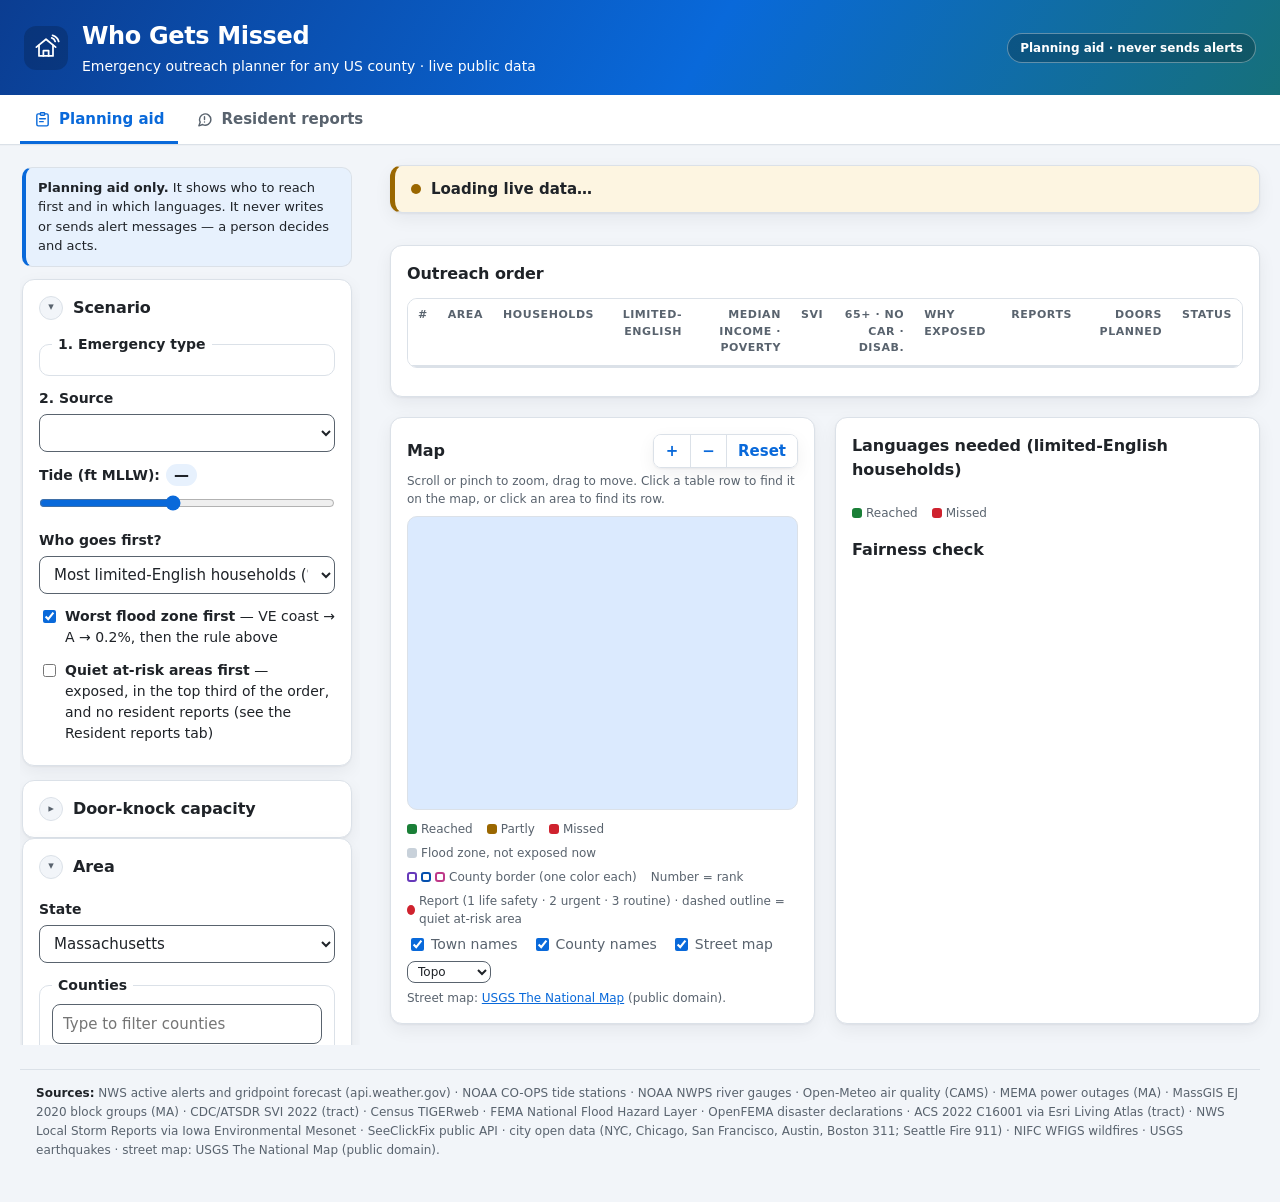
==== commit a9feffcf: "map: click an area to highlight it and jump to its outreach-table row" ====
--- a/demo/index.html
+++ b/demo/index.html
@@ -326,7 +326,7 @@
             <button type="button" id="zoomReset" class="ghost" aria-label="Show the whole area" title="Show the whole area">Reset</button>
           </div>
         </div>
-        <p class="muted" style="margin:4px 0 8px" id="mapHelp">Scroll or pinch to zoom, drag to move. Click a table row to find it on the map.</p>
+        <p class="muted" style="margin:4px 0 8px" id="mapHelp">Scroll or pinch to zoom, drag to move. Click a table row to find it on the map, or click an area to find its row.</p>
         <svg id="map" viewBox="0 0 600 450" role="img" aria-labelledby="mapDesc" tabindex="0">
           <desc id="mapDesc">Map of block groups.</desc>
         </svg>
@@ -2629,6 +2629,7 @@
     p.items.forEach(function (it) {
       var r = it.row, tr = el('tr', { 'data-id': r.id, tabindex: '0', title: 'Show on map' });
       if (!cutDone && it.status !== 'full' && it.rank > 1) tr.className = 'cut';
+      if (r.id === VIEW.hl) tr.classList.add('hl');   // keep the picked area highlighted across re-renders
       if (it.status !== 'full') cutDone = true;
       var name = el('td');
       name.appendChild(document.createTextNode(r.town + ' — ' + r.name));
@@ -2713,7 +2714,7 @@
         }).join('L') + 'Z';
       }).join('');
       VIEW.boxes[r.id] = b;
-      var path = svg('path', { d: d, style: 'fill:var(--land);stroke:var(--bg);stroke-width:0.5' });
+      var path = svg('path', { d: d, 'data-id': r.id, style: 'fill:var(--land);stroke:var(--bg);stroke-width:0.5' });
       var title = svg('title', {}, r.town + ' — ' + r.name);
       path.appendChild(title);
       var ring = r.rings[0], cx = 0, cy = 0;
@@ -2935,7 +2936,50 @@
       var p = toMap(e.clientX, e.clientY);
       zoomBy(e.deltaY < 0 ? 1.25 : 1 / 1.25, p.x, p.y);
     }, { passive: false });
-    m.addEventListener('dblclick', function (e) { if (!VIEW.vb || VIEW.adding) return; var p = toMap(e.clientX, e.clientY); zoomBy(2, p.x, p.y); });
+    var clickTimer = null;   // a single click waits briefly so a double-click can still zoom instead
+    m.addEventListener('dblclick', function (e) {
+      clearTimeout(clickTimer); clickTimer = null;
+      if (!VIEW.vb || VIEW.adding) return; var p = toMap(e.clientX, e.clientY); zoomBy(2, p.x, p.y);
+    });
+    // The area under a screen point (looks through labels and report dots drawn on top).
+    function areaAt(cx, cy) {
+      var hits = document.elementsFromPoint ? document.elementsFromPoint(cx, cy) : [];
+      for (var i = 0; i < hits.length; i++) {
+        if (hits[i].tagName === 'path' && hits[i].hasAttribute('data-id') && m.contains(hits[i])) return hits[i].getAttribute('data-id');
+      }
+      return null;
+    }
+    var helpTimer = null;
+    function mapNote(text) {
+      var h = $('mapHelp');
+      if (!helpTimer) h.dataset.base = h.textContent;
+      h.textContent = text;
+      clearTimeout(helpTimer);
+      helpTimer = setTimeout(function () { if (h.textContent === text) h.textContent = h.dataset.base; helpTimer = null; }, 4000);
+    }
+    // Click an area on the map to highlight it and jump to its row in the outreach table.
+    function pickArea(id) {
+      VIEW.hl = id;
+      if (LAST) renderMap(LAST);
+      Array.prototype.slice.call($('tbl').querySelectorAll('tr.hl')).forEach(function (x) { x.classList.remove('hl'); });
+      var tr = null;
+      Array.prototype.slice.call($('tbl').querySelectorAll('tr[data-id]')).forEach(function (x) { if (x.getAttribute('data-id') === id) tr = x; });
+      if (!tr) {
+        var v = VIEW.paths[id];
+        mapNote((v ? v.title.textContent + ' is' : 'That area is') + ' not exposed in this scenario, so it is not in the outreach table.');
+        return;
+      }
+      tr.classList.add('hl');
+      if (tr.focus) tr.focus({ preventScroll: true });
+      // Centre the row inside the table's own scroll box, then bring the table into view on the page.
+      var wrap = tr.closest('.tablewrap');
+      if (wrap) {
+        var head = wrap.querySelector('thead'), hh = head ? head.offsetHeight : 0;
+        var top = tr.getBoundingClientRect().top - wrap.getBoundingClientRect().top + wrap.scrollTop;
+        wrap.scrollTop = Math.max(0, top - hh - (wrap.clientHeight - hh - tr.offsetHeight) / 2);
+        if (wrap.scrollIntoView) wrap.scrollIntoView({ behavior: 'smooth', block: 'nearest' });
+      }
+    }
     var down = null;
     m.addEventListener('pointerdown', function (e) {
       if (!VIEW.vb) return;
@@ -2969,6 +3013,12 @@
         var p = toMap(e.clientX, e.clientY), ll = toLonLat(p.x, p.y);
         addReport(ll[0], ll[1]);
         setAdding(false);
+      } else if (down && !VIEW.adding && e.type === 'pointerup' && !$('panelPlan').hidden &&
+                 Math.hypot(e.clientX - down.x, e.clientY - down.y) < 6) {
+        // Planning tab: a tap on an area (not a drag) jumps to that area's table row.
+        var id = areaAt(e.clientX, e.clientY);
+        clearTimeout(clickTimer);
+        clickTimer = id == null ? null : setTimeout(function () { clickTimer = null; pickArea(id); }, 250);
       }
       down = null;
       delete pts[e.pointerId];
@@ -3093,7 +3143,7 @@
     (rep ? $('areaSlotRep') : $('areaSlotPlan')).appendChild($('areaCard'));   // state/county picker works from both tabs
     $('mapHelp').textContent = rep
       ? 'Scroll or pinch to zoom, drag to move. Use "Add a report on the map", then click where it is.'
-      : 'Scroll or pinch to zoom, drag to move. Click a table row to find it on the map.';
+      : 'Scroll or pinch to zoom, drag to move. Click a table row to find it on the map, or click an area to find its row.';
     if (!rep && VIEW.adding) setAdding(false);
     queueTiles();
   }
